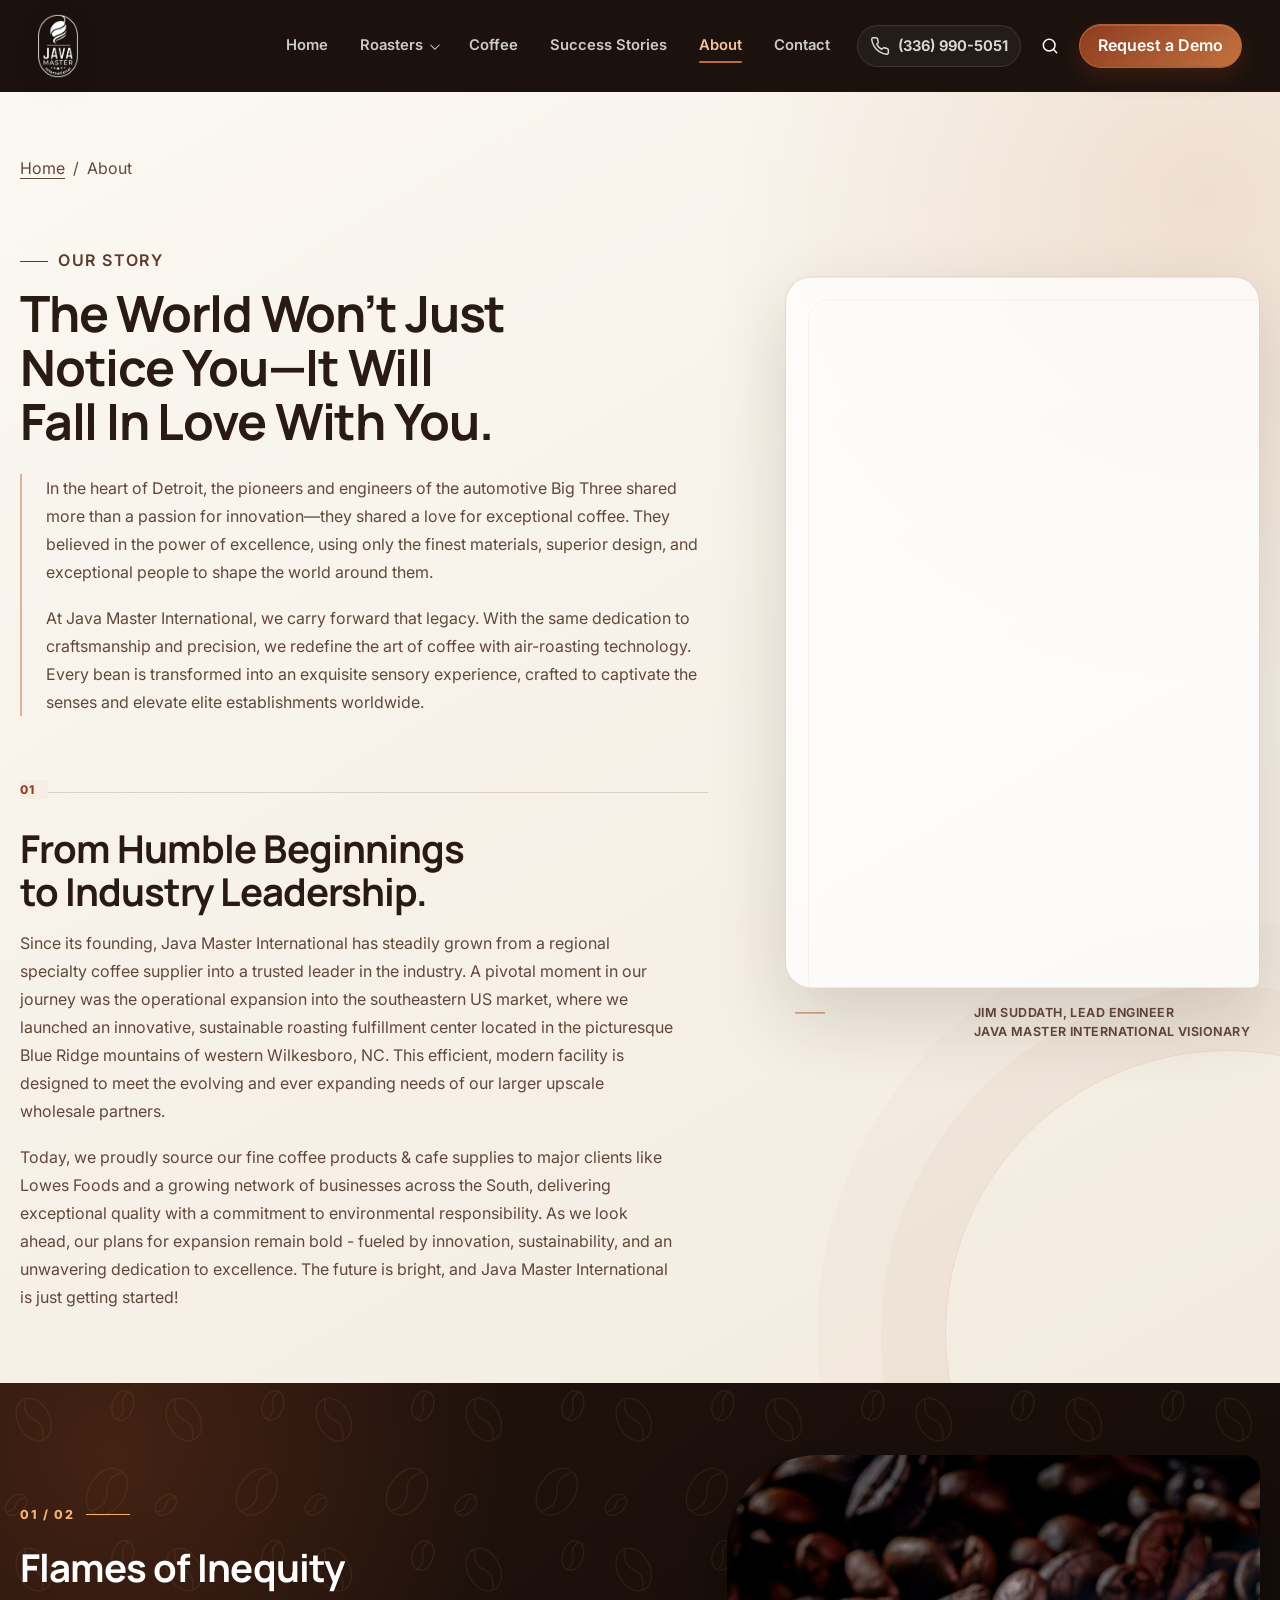
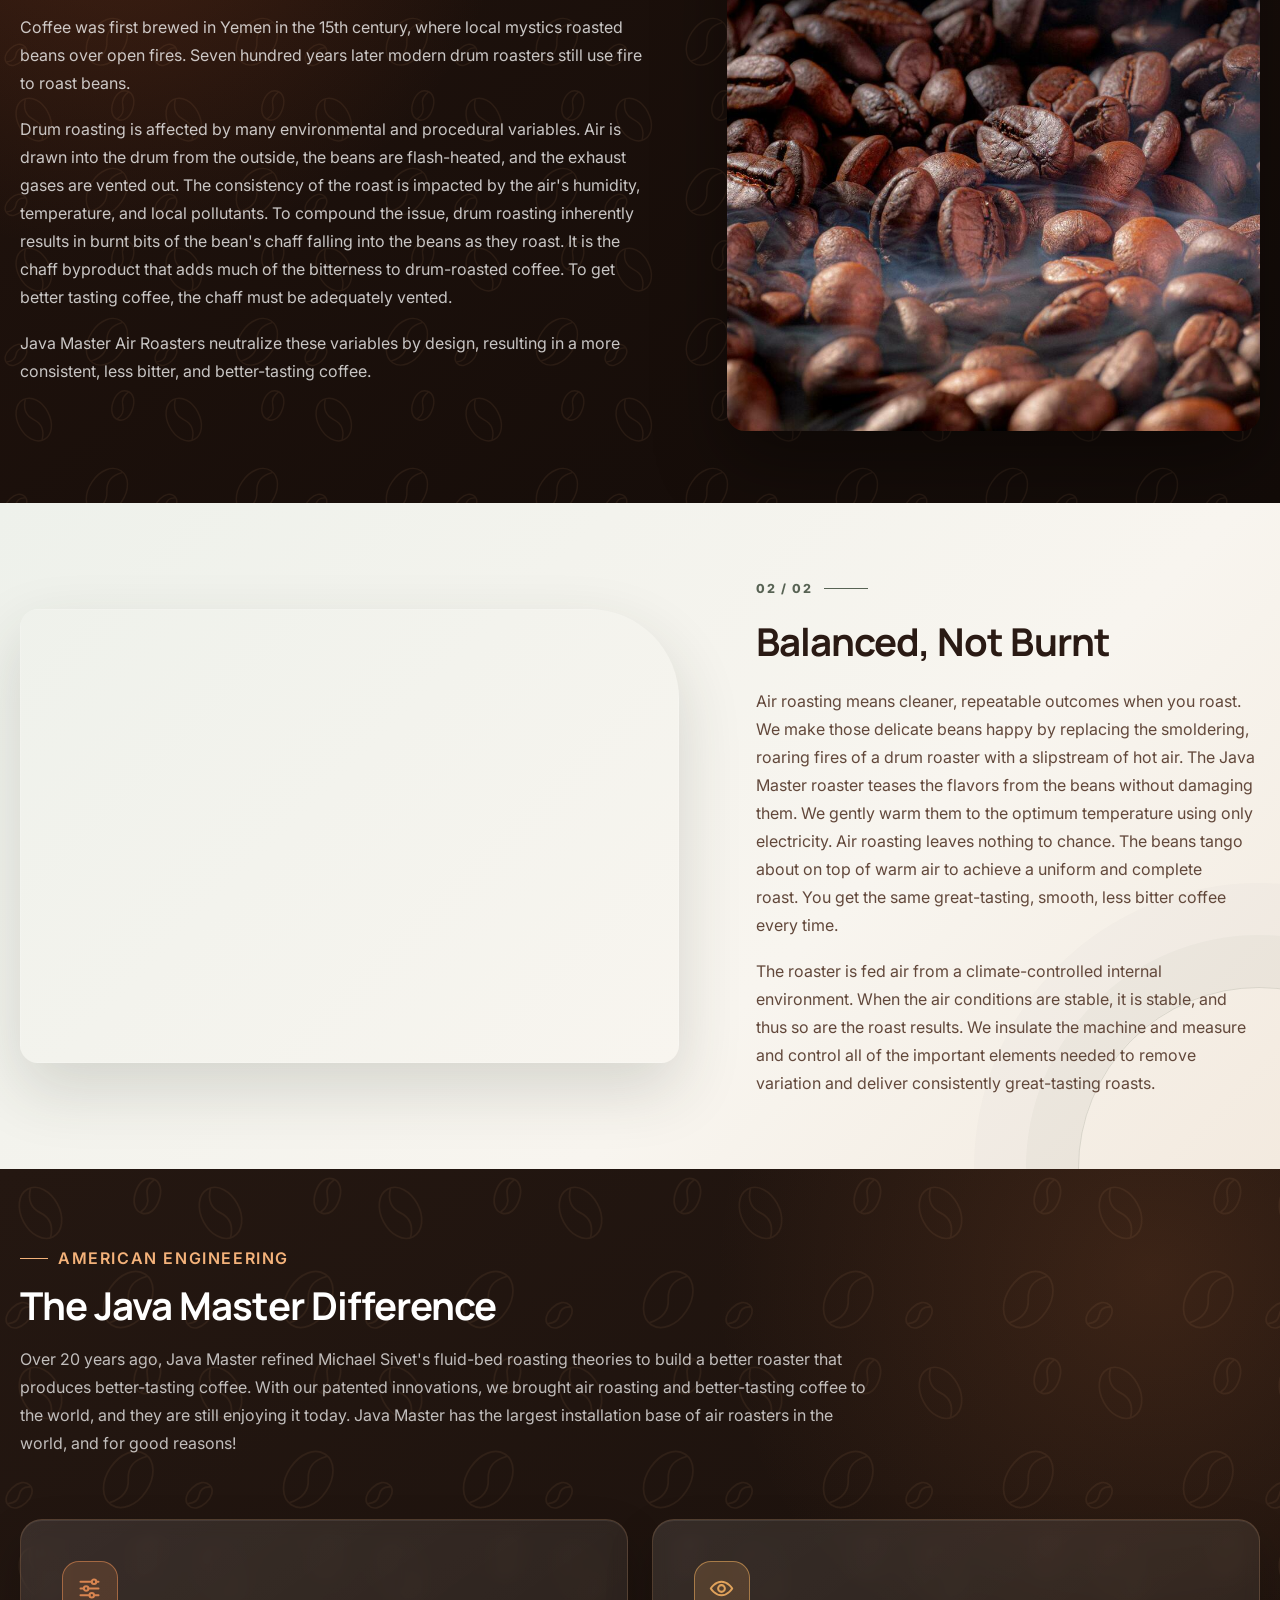
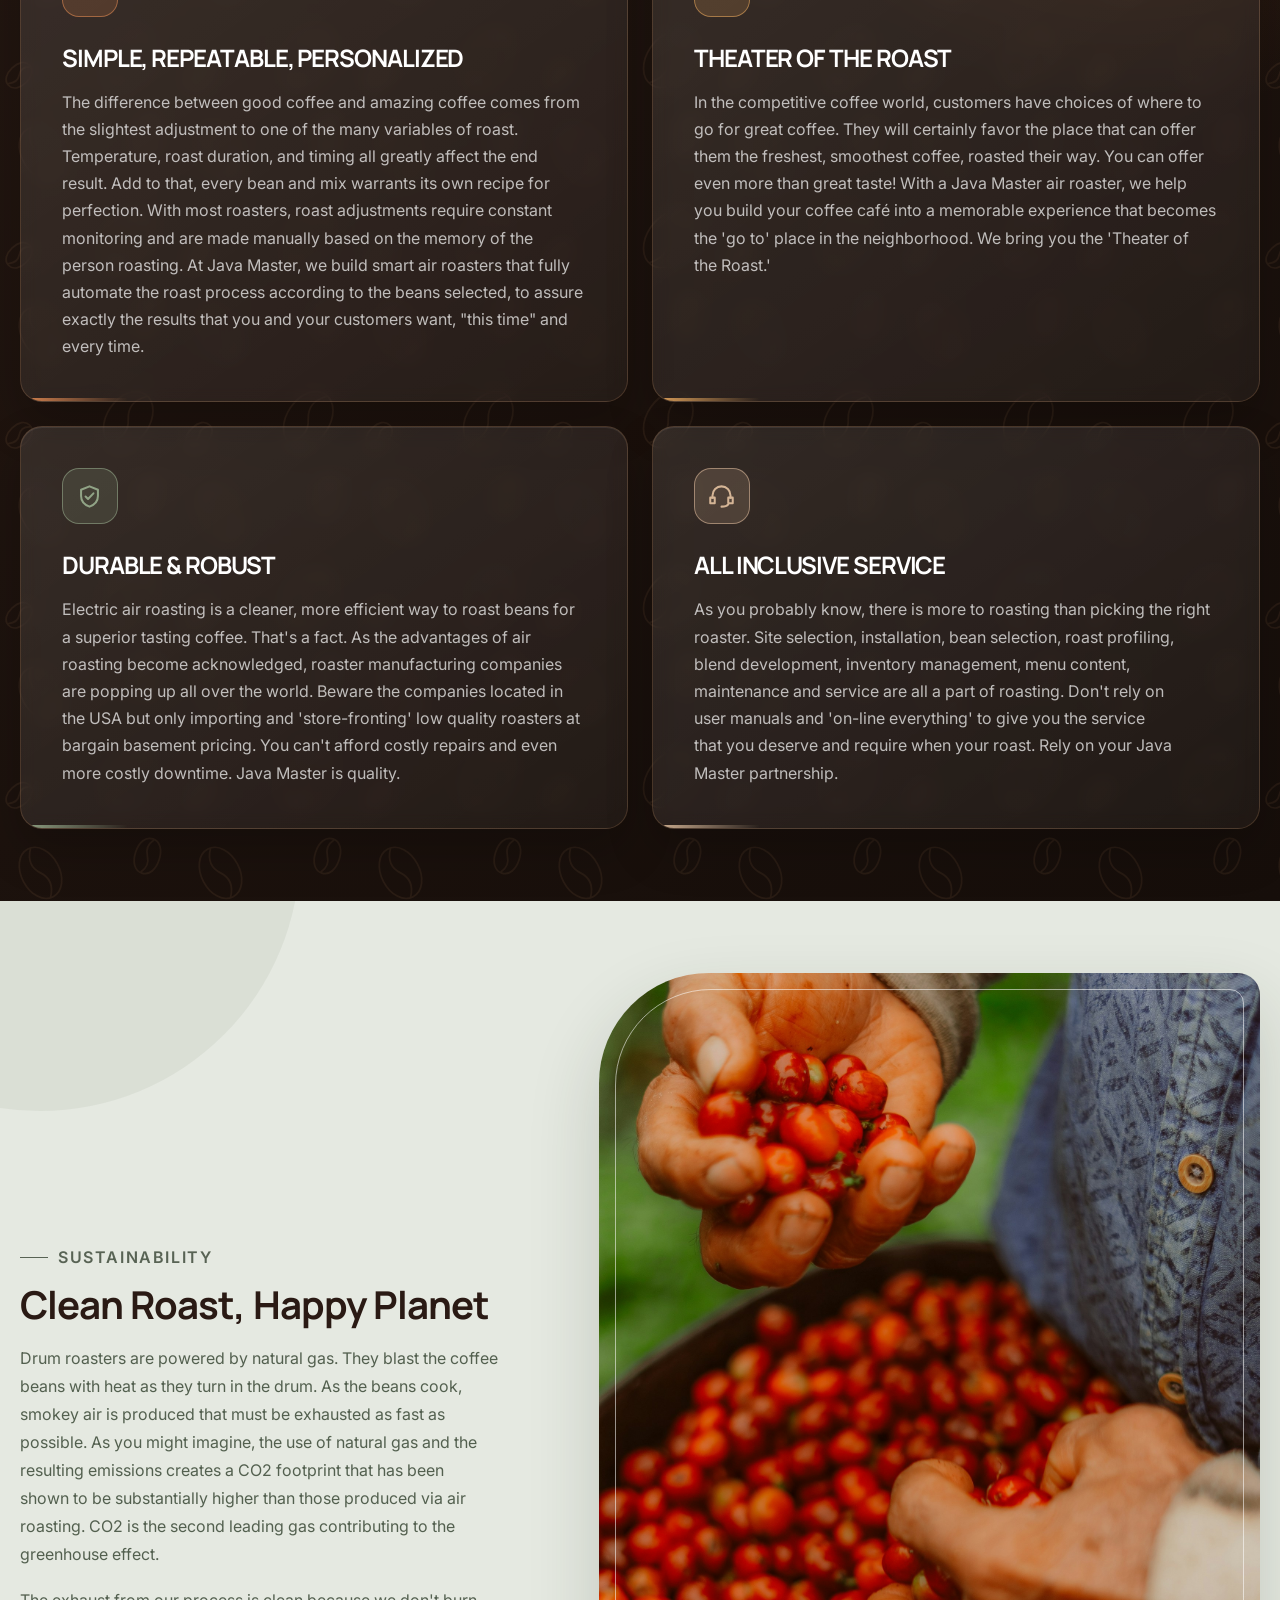
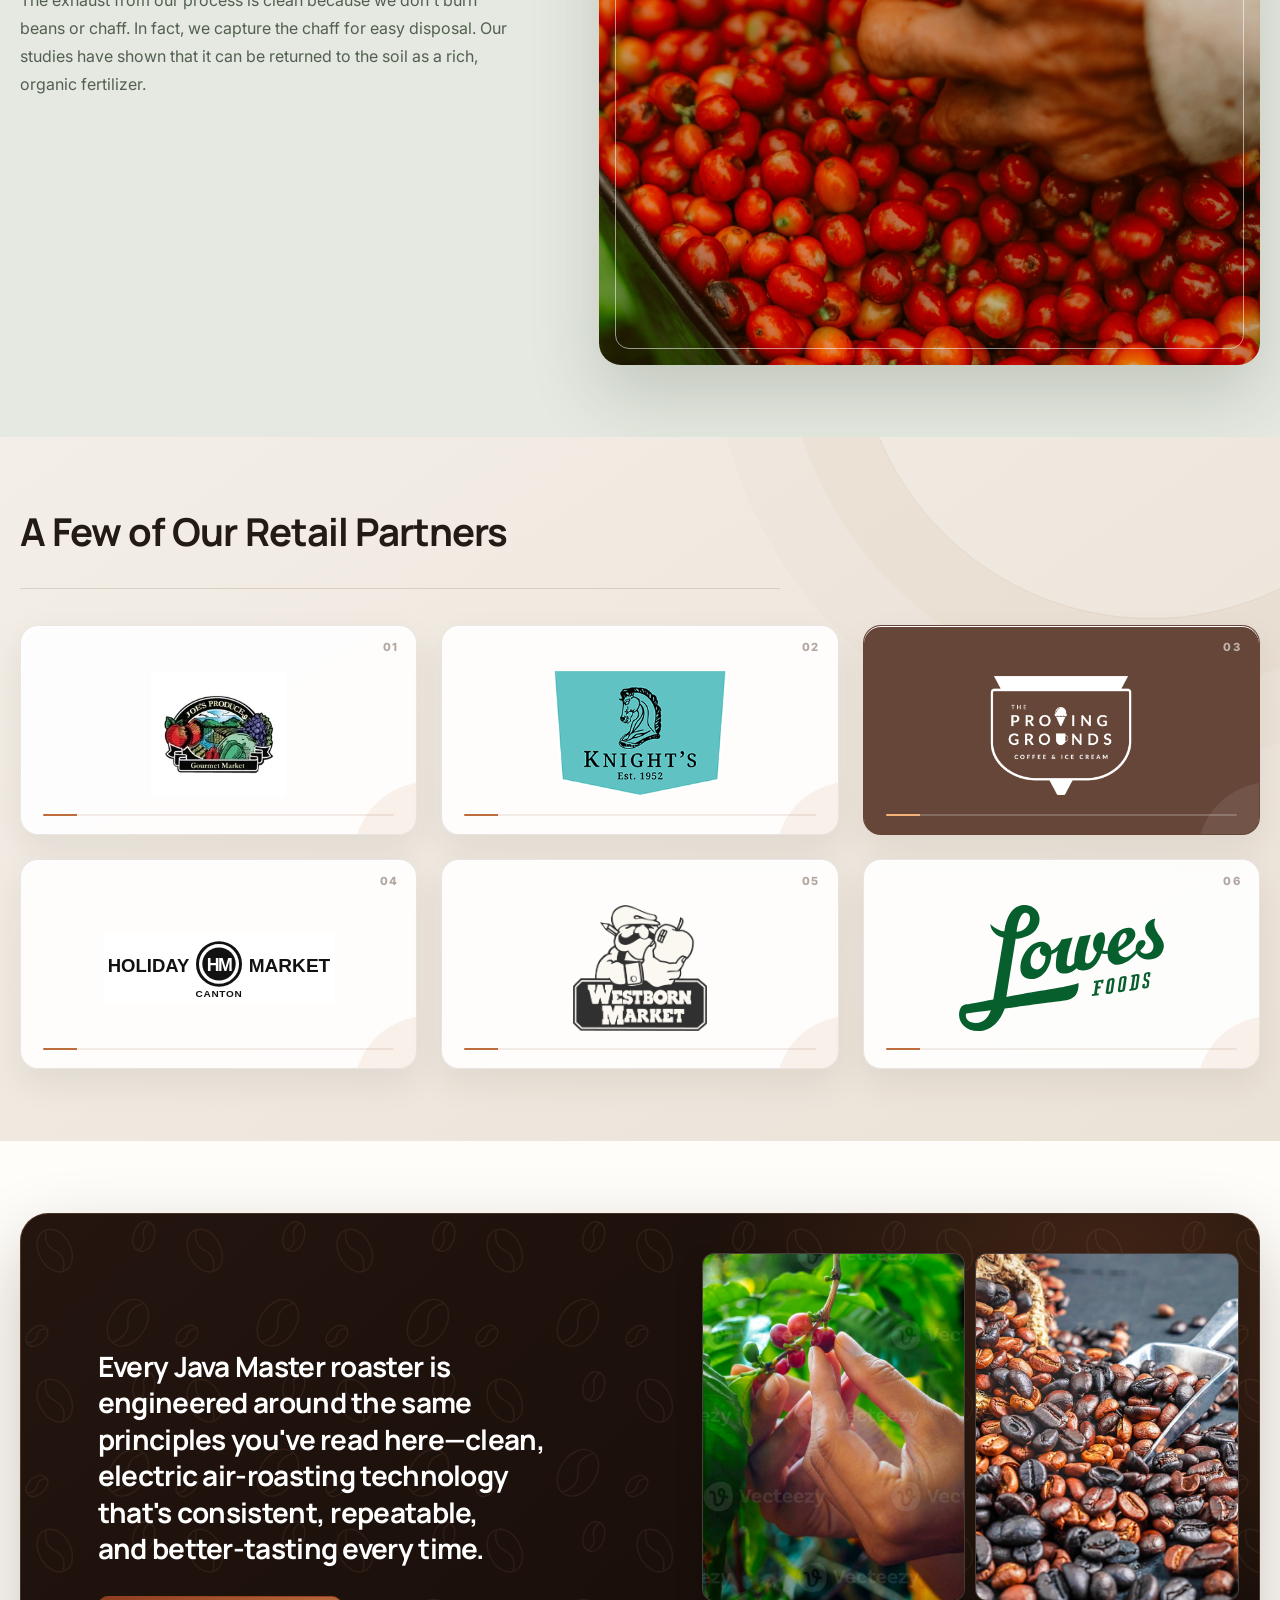
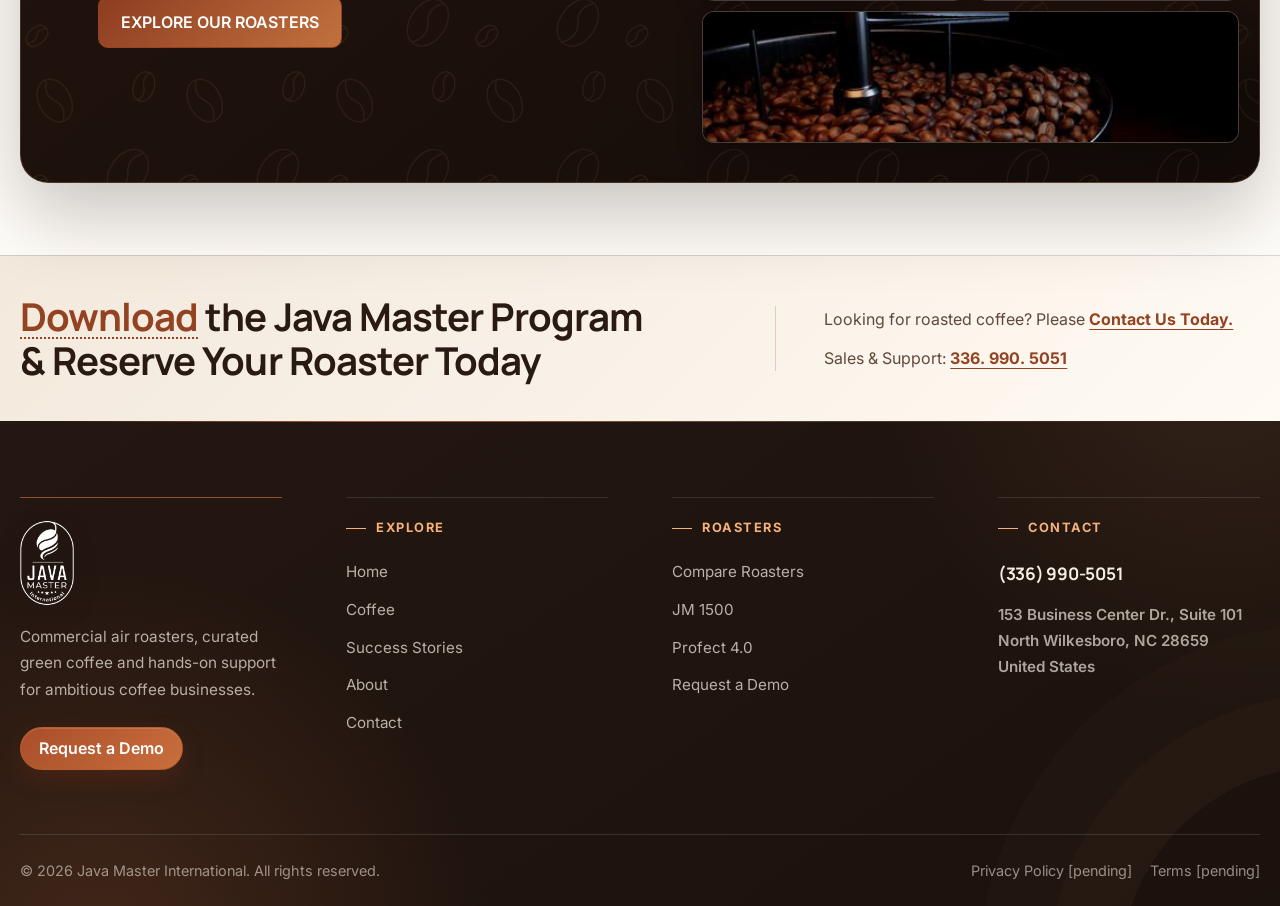
==== about.html @ f00a6b56 "Redesign JM 1500 and Profect 4.0 product pages, refine Compare Roasters, unify dark header, and opti" ====
<!doctype html><html lang="en"><head><meta charset="utf-8"><meta name="viewport" content="width=device-width,initial-scale=1"><link rel="icon" href="assets/images/java-master-favicon-updated.png" type="image/png"><title>About</title><meta name="description" content="Discover the Java Master International story, air-roasting innovation, American engineering, sustainability and service."><link rel="canonical" href="https://example.com/java-master/about.html"><meta property="og:title" content="About"><meta property="og:description" content="The story, engineering and air-roasting principles behind Java Master International."><meta property="og:image" content="https://example.com/assets/images/about-jim-suddath.jpg"><link rel="stylesheet" href="assets/css/style.css"><link rel="stylesheet" href="assets/css/responsive.css"><script src="assets/js/main.js" defer></script><script type="application/ld+json">{"@context":"https://schema.org","@type":"Organization","name":"Java Master International","foundingDate":"1987","address":{"@type":"PostalAddress","addressLocality":"North Wilkesboro","addressRegion":"NC","addressCountry":"US"}}</script></head><body><a class="skip-link" href="#main-content">Skip to content</a>
<header class="site-header">
  <nav class="nav container" aria-label="Primary navigation">
    <a class="brand" href="index.html" aria-label="Java Master International home"><img class="brand__logo" src="assets/images/java-master-logo-updated-600.png" alt="Java Master International" width="379" height="600"></a>
    <ul class="nav__menu" id="primary-menu">
      <li><a class="nav__link" href="index.html">Home</a></li>
      <li class="dropdown"><button class="dropdown__toggle" type="button" aria-expanded="false" aria-controls="roaster-menu">Roasters</button><ul class="dropdown__menu" id="roaster-menu"><li><a href="roasters.html">Compare Roasters</a></li><li><a href="jm-1500.html">JM 1500</a></li><li><a href="profect.html">Profect 4.0</a></li></ul></li>
      <li><a class="nav__link" href="coffee.html">Coffee</a></li>
      <li><a class="nav__link" href="success-stories.html">Success Stories</a></li>
      <li><a class="nav__link" href="about.html">About</a></li>
      <li><a class="nav__link" href="contact.html">Contact</a></li>
      <li class="nav__mobile-contact"><a href="tel:+13369905051" aria-label="Call (336) 990-5051"><svg aria-hidden="true" viewBox="0 0 24 24" width="18" height="18" fill="none" stroke="currentColor" stroke-width="2" stroke-linecap="round" stroke-linejoin="round"><path d="M22 16.92v3a2 2 0 0 1-2.18 2 19.79 19.79 0 0 1-8.63-3.07 19.5 19.5 0 0 1-6-6 19.79 19.79 0 0 1-3.07-8.67A2 2 0 0 1 4.11 2h3a2 2 0 0 1 2 1.72 12.84 12.84 0 0 0 .7 2.81 2 2 0 0 1-.45 2.11L8.09 9.91a16 16 0 0 0 6 6l1.27-1.27a2 2 0 0 1 2.11-.45 12.84 12.84 0 0 0 2.81.7A2 2 0 0 1 22 16.92z"/></svg><span>(336) 990-5051</span></a></li>
      <li class="nav__mobile-cta"><a class="button button--accent" href="contact.html#demo-form">Request a Demo</a></li>
    </ul>
    <div class="nav__actions">
      <a class="header-phone" href="tel:+13369905051" aria-label="Call Java Master at (336) 990-5051"><svg aria-hidden="true" viewBox="0 0 24 24" width="18" height="18" fill="none" stroke="currentColor" stroke-width="2" stroke-linecap="round" stroke-linejoin="round"><path d="M22 16.92v3a2 2 0 0 1-2.18 2 19.79 19.79 0 0 1-8.63-3.07 19.5 19.5 0 0 1-6-6 19.79 19.79 0 0 1-3.07-8.67A2 2 0 0 1 4.11 2h3a2 2 0 0 1 2 1.72 12.84 12.84 0 0 0 .7 2.81 2 2 0 0 1-.45 2.11L8.09 9.91a16 16 0 0 0 6 6l1.27-1.27a2 2 0 0 1 2.11-.45 12.84 12.84 0 0 0 2.81.7A2 2 0 0 1 22 16.92z"/></svg><span>(336) 990-5051</span></a>
      <button class="search-toggle" type="button" aria-label="Open site search" aria-expanded="false" aria-controls="site-search"><svg aria-hidden="true" viewBox="0 0 24 24"><circle cx="11" cy="11" r="7"></circle><path d="m20 20-4-4"></path></svg></button>
      <a class="button button--small button--accent" href="contact.html#demo-form">Request a Demo</a>
    </div>
    <button class="nav-toggle" type="button" aria-expanded="false" aria-controls="primary-menu" aria-label="Open navigation"><span></span></button>
  </nav>
  <div class="site-search" id="site-search" hidden>
    <div class="site-search__panel">
      <form class="site-search__form" role="search" novalidate>
        <label class="visually-hidden" for="site-search-input">Search Java Master</label>
        <input class="site-search__input" id="site-search-input" type="search" name="q" placeholder="Search roasters, coffee, support…" autocomplete="off">
        <button class="site-search__submit" type="submit">Search</button>
        <button class="search-close" type="button" aria-label="Close site search"><svg aria-hidden="true" viewBox="0 0 24 24"><path d="M6 6l12 12M18 6 6 18"></path></svg></button>
      </form>
      <div class="site-search__results" role="status" aria-live="polite" aria-label="Search results"></div>
    </div>
  </div>
</header>
<main class="page--about" id="main-content">
  <section class="section about-story" aria-labelledby="about-story-title">
    <div class="container">
      <ol class="breadcrumb about-story__breadcrumb" aria-label="Breadcrumb"><li><a href="index.html">Home</a></li><li aria-current="page">About</li></ol>
      <div class="about-story__layout">
        <div class="about-story__content">
          <span class="eyebrow">Our Story</span>
          <h1 id="about-story-title">The World Won’t Just Notice You—It Will Fall In Love With You.</h1>
          <div class="about-copy about-story__opening">
            <p>In the heart of Detroit, the pioneers and engineers of the automotive Big Three shared more than a passion for innovation—they shared a love for exceptional coffee. They believed in the power of excellence, using only the finest materials, superior design, and exceptional people to shape the world around them.</p>
            <p>At Java Master International, we carry forward that legacy. With the same dedication to craftsmanship and precision, we redefine the art of coffee with air-roasting technology. Every bean is transformed into an exquisite sensory experience, crafted to captivate the senses and elevate elite establishments worldwide.</p>
          </div>
          <div class="about-story__chapter">
            <span class="about-story__chapter-index" aria-hidden="true">01</span>
            <h2>From Humble Beginnings to Industry Leadership.</h2>
            <div class="about-copy">
              <p>Since its founding, Java Master International has steadily grown from a regional specialty coffee supplier into a trusted leader in the industry. A pivotal moment in our journey was the operational expansion into the southeastern US market, where we launched an innovative, sustainable roasting fulfillment center located in the picturesque Blue Ridge mountains of western Wilkesboro, NC. This efficient, modern facility is designed to meet the evolving and ever expanding needs of our larger upscale wholesale partners.</p>
              <p>Today, we proudly source our fine coffee products &amp; cafe supplies to major clients like Lowes Foods and a growing network of businesses across the South, delivering exceptional quality with a commitment to environmental responsibility. As we look ahead, our plans for expansion remain bold - fueled by innovation, sustainability, and an unwavering dedication to excellence. The future is bright, and Java Master International is just getting started!</p>
            </div>
          </div>
        </div>
        <figure class="about-story__portrait">
          <div class="about-story__portrait-frame">
            <picture>
              <source media="(max-width: 680px)" srcset="assets/images/about-jim-suddath-640.jpg">
              <img src="assets/images/about-jim-suddath.jpg" alt="Jim Suddath, Lead Engineer and Java Master International visionary, with coffee-roasting equipment" width="1024" height="1539" decoding="async" fetchpriority="high">
            </picture>
          </div>
          <figcaption>Jim Suddath, Lead Engineer<br>Java Master International Visionary</figcaption>
        </figure>
      </div>
    </div>
  </section>

  <section class="section about-comparison about-comparison--fire" aria-labelledby="flames-title">
    <div class="container about-comparison__layout">
      <div class="about-comparison__content">
        <span class="about-comparison__number" aria-hidden="true">01 / 02</span>
        <h2 id="flames-title">Flames of Inequity</h2>
        <div class="about-copy">
          <p>Coffee was first brewed in Yemen in the 15th century, where local mystics roasted beans over open fires. Seven hundred years later modern drum roasters still use fire to roast beans.</p>
          <p>Drum roasting is affected by many environmental and procedural variables. Air is drawn into the drum from the outside, the beans are flash-heated, and the exhaust gases are vented out. The consistency of the roast is impacted by the air's humidity, temperature, and local pollutants. To compound the issue, drum roasting inherently results in burnt bits of the bean's chaff falling into the beans as they roast. It is the chaff byproduct that adds much of the bitterness to drum-roasted coffee. To get better tasting coffee, the chaff must be adequately vented.</p>
          <p>Java Master Air Roasters neutralize these variables by design, resulting in a more consistent, less bitter, and better-tasting coffee.</p>
        </div>
      </div>
      <figure class="about-comparison__media about-comparison__media--fire">
        <div class="about-comparison__fire-collage">
          <img class="about-comparison__fire-primary" src="assets/images/about-cta-smoked-beans-35237992.jpg" alt="Freshly roasted coffee beans releasing delicate wisps of steam" width="1509" height="980" loading="lazy" decoding="async">
        </div>
      </figure>
    </div>
  </section>

  <section class="section about-comparison about-comparison--air" aria-labelledby="balanced-title">
    <div class="container about-comparison__air-layout">
      <figure class="about-comparison__media about-comparison__media--air">
        <picture>
          <source media="(max-width: 900px)" srcset="assets/images/about-air-roasting-control-960.jpg">
          <img src="assets/images/about-air-roasting-control.jpg" alt="Coffee professional using a touchscreen control in a modern café" width="1536" height="1024" loading="lazy" decoding="async">
        </picture>
      </figure>
      <div class="about-comparison__content about-comparison__content--air">
        <span class="about-comparison__number" aria-hidden="true">02 / 02</span>
        <h2 id="balanced-title">Balanced, Not Burnt</h2>
        <div class="about-copy">
          <p>Air roasting means cleaner, repeatable outcomes when you roast. We make those delicate beans happy by replacing the smoldering, roaring fires of a drum roaster with a slipstream of hot air. The Java Master roaster teases the flavors from the beans without damaging them. We gently warm them to the optimum temperature using only electricity. Air roasting leaves nothing to chance. The beans tango about on top of warm air to achieve a uniform and complete roast. You get the same great-tasting, smooth, less bitter coffee every time.</p>
          <p>The roaster is fed air from a climate-controlled internal environment. When the air conditions are stable, it is stable, and thus so are the roast results. We insulate the machine and measure and control all of the important elements needed to remove variation and deliver consistently great-tasting roasts.</p>
        </div>
      </div>
    </div>
  </section>

  <section class="section about-difference" aria-labelledby="difference-title">
    <div class="container">
      <div class="about-difference__intro">
        <span class="eyebrow">American Engineering</span>
        <h2 id="difference-title">The Java Master Difference</h2>
        <p>Over 20 years ago, Java Master refined Michael Sivet's fluid-bed roasting theories to build a better roaster that produces better-tasting coffee. With our patented innovations, we brought air roasting and better-tasting coffee to the world, and they are still enjoying it today. Java Master has the largest installation base of air roasters in the world, and for good reasons!</p>
      </div>
      <div class="about-difference__grid">
        <article class="about-benefit-card about-benefit-card--automation">
          <div class="about-benefit-card__icon" aria-hidden="true"><svg viewBox="0 0 24 24"><path d="M4 6h10M18 6h2M4 12h3M11 12h9M4 18h8M16 18h4"/><circle cx="16" cy="6" r="2"/><circle cx="9" cy="12" r="2"/><circle cx="14" cy="18" r="2"/></svg></div>
          <h3>SIMPLE, <span class="about-benefit-card__keep">REPEATABLE, PERSONALIZED</span></h3>
          <p>The difference between good coffee and amazing coffee comes from the slightest adjustment to one of the many variables of roast. Temperature, roast duration, and timing all greatly affect the end result. Add to that, every bean and mix warrants its own recipe for perfection. With most roasters, roast adjustments require constant monitoring and are made manually based on the memory of the person roasting. At Java Master, we build smart air roasters that fully automate the roast process according to the beans selected, to assure exactly the results that you and your customers want, "this time" and every time.</p>
        </article>
        <article class="about-benefit-card about-benefit-card--theater">
          <div class="about-benefit-card__icon" aria-hidden="true"><svg viewBox="0 0 24 24"><path d="M2.5 12s3.5-6 9.5-6 9.5 6 9.5 6-3.5 6-9.5 6-9.5-6-9.5-6z"/><circle cx="12" cy="12" r="3"/></svg></div>
          <h3>THEATER OF THE ROAST</h3>
          <p>In the competitive coffee world, customers have choices of where to go for great coffee. They will certainly favor the place that can offer them the freshest, smoothest coffee, roasted their way. You can offer even more than great taste! With a Java Master air roaster, we help you build your coffee café into a memorable experience that becomes the 'go to' place in the neighborhood. We bring you the 'Theater of the Roast.'</p>
        </article>
        <article class="about-benefit-card about-benefit-card--durable">
          <div class="about-benefit-card__icon" aria-hidden="true"><svg viewBox="0 0 24 24"><path d="M12 3 4.5 6v5.5c0 4.8 3 7.8 7.5 9.5 4.5-1.7 7.5-4.7 7.5-9.5V6L12 3z"/><path d="m8.5 12 2.2 2.2 4.8-5"/></svg></div>
          <h3>DURABLE &amp; ROBUST</h3>
          <p>Electric air roasting is a cleaner, more efficient way to roast beans for a superior tasting coffee. That's a fact. As the advantages of air roasting become acknowledged, roaster manufacturing companies are popping up all over the world. Beware the companies located in the USA but only importing and 'store-fronting' low quality roasters at bargain basement pricing. You can't afford costly repairs and even more costly downtime. Java Master is quality.</p>
        </article>
        <article class="about-benefit-card about-benefit-card--service">
          <div class="about-benefit-card__icon" aria-hidden="true"><svg viewBox="0 0 24 24"><path d="M4 13v-2a8 8 0 0 1 16 0v2"/><path d="M4 13H2v5h4v-5H4zm16 0h2v5h-4v-5h2zM18 19c-1 1.3-3 2-6 2"/></svg></div>
          <h3>ALL <span class="about-benefit-card__keep">INCLUSIVE SERVICE</span></h3>
          <p>As you probably know, there is more to roasting than picking the right roaster. Site selection, installation, bean selection, roast profiling, blend development, inventory management, menu content, maintenance and service are all a part of roasting. Don't rely on user manuals and 'on-line everything' to give you the service that you deserve and require when your roast. Rely on your Java Master partnership.</p>
        </article>
      </div>
    </div>
  </section>

  <section class="section about-sustainability" aria-labelledby="sustainability-title">
    <div class="container about-sustainability__layout">
      <div class="about-sustainability__content">
        <span class="eyebrow">Sustainability</span>
        <h2 id="sustainability-title">Clean Roast, Happy Planet</h2>
        <div class="about-copy">
          <p>Drum roasters are powered by natural gas. They blast the coffee beans with heat as they turn in the drum. As the beans cook, smokey air is produced that must be exhausted as fast as possible. As you might imagine, the use of natural gas and the resulting emissions creates a CO2 footprint that has been shown to be substantially higher than those produced via air roasting. CO2 is the second leading gas contributing to the greenhouse effect.</p>
          <p>The exhaust from our process is clean because we don't burn beans or chaff. In fact, we capture the chaff for easy disposal. Our studies have shown that it can be returned to the soil as a rich, organic fertilizer.</p>
        </div>
      </div>
      <figure class="about-sustainability__media">
        <img src="assets/images/curated-coffee-cherries-v2.jpg" alt="Freshly harvested coffee cherries held by coffee growers" width="1800" height="2700" loading="lazy" decoding="async">
      </figure>
    </div>
  </section>

  <section class="section section--sage section--retail-partners about-partners" aria-labelledby="about-partners-title">
    <div class="container">
      <div class="section__head about-partners__head"><h2 id="about-partners-title">A Few of Our Retail Partners</h2></div>
      <div class="partner-image-grid" role="list" aria-label="Featured retail partners">
        <article class="partner-logo-card" role="listitem"><span class="partner-logo-card__index" aria-hidden="true">01</span><div class="partner-logo-card__logo"><img src="assets/images/partners/joes-produce.webp" alt="Joe’s Produce Gourmet Market" width="200" height="187" loading="lazy"></div></article>
        <article class="partner-logo-card" role="listitem"><span class="partner-logo-card__index" aria-hidden="true">02</span><div class="partner-logo-card__logo"><img src="assets/images/partners/knights-market.png" alt="Knight’s Market, established 1952" width="292" height="187" loading="lazy"></div></article>
        <article class="partner-logo-card partner-logo-card--proving" role="listitem"><span class="partner-logo-card__index" aria-hidden="true">03</span><div class="partner-logo-card__logo partner-logo-card__logo--crop"><img src="assets/images/partners/proving-grounds.png" alt="The Proving Grounds Coffee and Ice Cream" width="1000" height="1000" loading="lazy"></div></article>
        <article class="partner-logo-card" role="listitem"><span class="partner-logo-card__index" aria-hidden="true">04</span><div class="partner-logo-card__logo"><img src="assets/images/partners/holiday-market-canton.svg" alt="Holiday Market Canton" width="620" height="190" loading="lazy"></div></article>
        <article class="partner-logo-card" role="listitem"><span class="partner-logo-card__index" aria-hidden="true">05</span><div class="partner-logo-card__logo"><img src="assets/images/partners/westborn-market.png" alt="Westborn Market" width="633" height="592" loading="lazy"></div></article>
        <article class="partner-logo-card" role="listitem"><span class="partner-logo-card__index" aria-hidden="true">06</span><div class="partner-logo-card__logo"><img src="assets/images/partners/lowes-foods.svg" alt="Lowes Foods" width="185" height="114" loading="lazy"></div></article>
      </div>
    </div>
  </section>

  <section class="section about-roasters-cta" id="about-roasters-cta" aria-label="Roaster Models and Pricing">
    <div class="container">
      <div class="about-roasters-cta__panel">
        <div class="about-roasters-cta__content">
          <p class="about-roasters-cta__text">Every Java Master roaster is engineered around the same principles you've read here—clean, electric air-roasting technology that's consistent, repeatable, and better-tasting every time.</p>
          <a class="button button--accent" href="roasters.html">EXPLORE OUR ROASTERS</a>
        </div>
        <div class="about-roasters-cta__gallery" role="group" aria-label="Coffee from harvest through roasting">
          <figure class="about-roasters-cta__image about-roasters-cta__image--harvest"><img src="assets/images/about-cta-coffee-harvest-32331186.jpg" alt="A coffee grower harvesting ripe red coffee cherries" width="1855" height="980" loading="lazy" decoding="async"></figure>
          <figure class="about-roasters-cta__image about-roasters-cta__image--sack"><img src="assets/images/about-cta-bean-sack-14553061.jpg" alt="Dark and medium roasted coffee beans spilling from a burlap sack" width="2174" height="980" loading="lazy" decoding="async"></figure>
          <figure class="about-roasters-cta__image about-roasters-cta__image--roaster"><img src="assets/images/about-cta-roaster-beans-6667771.jpg" alt="Fresh coffee beans cooling in a commercial roasting tray" width="474" height="158" loading="lazy" decoding="async"></figure>
        </div>
      </div>
    </div>
  </section>

  <section class="section section--tight about-contact-panel" aria-labelledby="about-contact-title">
    <div class="container about-contact-panel__layout">
      <h2 id="about-contact-title"><span class="about-contact-panel__download" aria-disabled="true" title="Java Master Program PDF not available">Download</span> the Java Master Program &amp; Reserve Your Roaster Today</h2>
      <div class="about-contact-panel__links">
        <p>Looking for roasted coffee? Please <a href="contact.html">Contact Us Today.</a></p>
        <p>Sales &amp; Support: <a href="tel:+13369905051">336. 990. 5051</a></p>
      </div>
    </div>
  </section>
</main>
<footer class="site-footer">
  <div class="container">
    <div class="footer__grid">
      <div class="footer__intro"><a class="brand" href="index.html" aria-label="Java Master International home"><img class="brand__logo" src="assets/images/java-master-logo-updated-600.png" alt="Java Master International" width="379" height="600"></a><p>Commercial air roasters, curated green coffee and hands-on support for ambitious coffee businesses.</p><a class="button button--accent" href="contact.html#demo-form">Request a Demo</a></div>
      <div class="footer__column"><h2 class="footer__title">Explore</h2><ul class="footer__links"><li><a href="index.html">Home</a></li><li><a href="coffee.html">Coffee</a></li><li><a href="success-stories.html">Success Stories</a></li><li><a href="about.html">About</a></li><li><a href="contact.html">Contact</a></li></ul></div>
      <div class="footer__column"><h2 class="footer__title">Roasters</h2><ul class="footer__links"><li><a href="roasters.html">Compare Roasters</a></li><li><a href="jm-1500.html">JM 1500</a></li><li><a href="profect.html">Profect 4.0</a></li><li><a href="contact.html#demo-form">Request a Demo</a></li></ul></div>
      <div class="footer__column footer__contact"><h2 class="footer__title">Contact</h2><ul class="footer__links"><li><a class="footer__phone" href="tel:+13369905051">(336) 990-5051</a></li><li><a class="footer__address" href="https://www.google.com/maps/search/?api=1&amp;query=153%20Business%20Center%20Dr.%2C%20Suite%20101%2C%20North%20Wilkesboro%2C%20NC%2028659%2C%20United%20States" target="_blank" rel="noopener noreferrer" aria-label="View Java Master at 153 Business Center Drive, Suite 101, North Wilkesboro, North Carolina 28659 on Google Maps"><strong>153 Business Center Dr., Suite 101</strong><br><strong>North Wilkesboro, NC 28659</strong><br><strong>United States</strong></a></li></ul></div>
    </div>
    <div class="footer__bottom"><span>© 2026 Java Master International. All rights reserved.</span><div class="footer__legal"><span>Privacy Policy [pending]</span><span>Terms [pending]</span></div></div>
  </div>
</footer></body></html>
---- assets/css/style.css ----
@import url("https://fonts.googleapis.com/css2?family=Inter:wght@400;500;600&family=Manrope:wght@600;700&display=swap");

:root {
  --ivory: #f7f2e8;
  --ivory-2: #e8d8c7;
  --paper: #fffdf9;
  --ink: #241a15;
  --ink-soft: #62483b;
  --espresso: #2a1a14;
  --brown: #5c392c;
  --caramel: #c9915b;
  --copper: #bd6c3c;
  --copper-dark: #934322;
  --charcoal: #282724;
  --sage: #586354;
  --sage-light: #e5e9e1;
  --line: rgba(76, 52, 40, .18);
  --shadow: 0 24px 70px rgba(37, 24, 17, .13);
  --shadow-card: 0 14px 34px rgba(37, 24, 17, .08);
  --shadow-card-hover: 0 20px 42px rgba(37, 24, 17, .14);
  --card-border-hover: rgba(147, 67, 34, .52);
  --card-transition: 240ms cubic-bezier(.2, .8, .2, 1);
  --radius-sm: 8px;
  --radius: 16px;
  --radius-lg: 24px;
  --button-radius: 10px;
  --button-primary: #934322;
  --button-primary-hover: #74331e;
  --button-gradient: linear-gradient(135deg, #8d3d20 0%, #bd6c3c 55%, #d58a52 100%);
  --button-gradient-hover: linear-gradient(135deg, #74331e 0%, #a6532d 52%, #c96f3d 100%);
  --container: 1280px;
  --font-title: "Manrope", "Helvetica Neue", Arial, sans-serif;
  --font-body: "Inter", "Helvetica Neue", Arial, sans-serif;
  --font-size-h1: clamp(2.5rem, 4vw, 3.125rem);
  --font-size-h2: clamp(2rem, 3vw, 2.625rem);
  --font-size-h3: 1.5rem;
  --font-size-h4: clamp(1.125rem, 1.25vw, 1.35rem);
  --heading-line-height: 1.18;
  --body: 1rem;
  --title-description-gap: 16px;
  --card-title-description-gap: 12px;
  --section-content-gap: 32px;
  --section-padding-desktop: 72px;
  --section-padding-tablet: 60px;
  --section-padding-mobile: 48px;
  --section-padding: var(--section-padding-desktop);
  --header-height: 92px;
  --hero-heading: #f4b27a;
  --ease: 280ms cubic-bezier(.2, .8, .2, 1);
}

* { box-sizing: border-box; }
html { scroll-behavior: smooth; }
body { margin: 0; overflow-x: hidden; background: var(--ivory); color: var(--ink); font-family: var(--font-body); font-size: 16px; line-height: 1.6; }
img { display: block; max-width: 100%; }
a { color: inherit; font-size: 1rem; text-decoration-thickness: 1px; text-underline-offset: 4px; }
ul, ol, li, label { font-size: 1rem; }
button, input, select, textarea { font: inherit; font-size: 16px; line-height: 1.6; }
option { font-family: var(--font-body); font-size: 16px; }
button { color: inherit; }
strong, b { font-weight: 600; }
:focus-visible { outline: 3px solid var(--copper); outline-offset: 4px; }
h1, h2, h3, h4, h5, h6, p { margin-top: 0; }
h1, h2, h3, h4, h5, h6, .footer__title { max-inline-size: 100%; font-family: var(--font-title); font-weight: 700; letter-spacing: -.025em; line-height: var(--heading-line-height); overflow-wrap: normal; word-break: normal; hyphens: none; text-wrap: balance; }
h1 { font-size: var(--font-size-h1); }
h2 { font-size: var(--font-size-h2); }
h3 { font-size: var(--font-size-h3); }
h4, h5, h6 { font-size: var(--font-size-h4); }
h1, h2 { margin-bottom: var(--title-description-gap); }
h3, h4, h5, h6 { margin-bottom: var(--card-title-description-gap); }
p { max-width: 66ch; }
.container { width: min(var(--container), calc(100% - 40px)); margin-inline: auto; }
.section { padding-block: var(--section-padding); }
.section--tight { padding-block: clamp(32px, 3vw, 48px); }
.section--paper { background: var(--paper); }
.section--sage { background: var(--sage-light); }
.section--dark { background: var(--charcoal); color: var(--paper); }
.section__head { display: grid; grid-template-columns: minmax(0, 8fr) minmax(240px, 4fr); align-items: end; gap: var(--section-content-gap); margin-bottom: var(--section-content-gap); }
.section__head h2 { max-width: 860px; margin-bottom: 0; }
.section__head p { margin: 0; color: var(--ink-soft); }
.section--dark .section__head p { color: #d2c7b8; }
.eyebrow { display: inline-flex; align-items: center; gap: 10px; margin-bottom: 12px; color: var(--brown); font-size: 1rem; font-weight: 600; letter-spacing: .1em; text-transform: uppercase; }
.eyebrow::before { width: 28px; height: 1px; background: currentColor; content: ""; }
.section--dark .eyebrow { color: #e7ab80; }
.muted { color: var(--ink-soft); }
.fine-print { font-size: 1rem; color: var(--ink-soft); }
.placeholder-note { padding: 8px 12px; border-radius: 100px; background: rgba(29,27,24,.8); color: #fff; font-size: 1rem; letter-spacing: 0; }
.skip-link { position: fixed; z-index: 9999; top: 12px; left: 12px; padding: 10px 16px; transform: translateY(-150%); background: var(--paper); color: var(--ink); border-radius: 4px; }
.skip-link:focus { transform: none; }

.site-header { position: sticky; z-index: 1000; top: 0; padding-block: 10px; background: #1b120e; color: #fff; transition: box-shadow var(--ease), background var(--ease), backdrop-filter var(--ease); }
.site-header::after { display: none; }
.site-header.is-scrolled { background: rgba(27,18,14,.78); box-shadow: 0 14px 38px rgba(12,7,4,.24); -webkit-backdrop-filter: blur(22px) saturate(135%); backdrop-filter: blur(22px) saturate(135%); }
.nav { min-height: calc(var(--header-height) - 20px); display: flex; align-items: center; gap: 14px; padding: 4px 18px; border: 0; border-radius: 999px; }
.brand { display: inline-flex; flex: 0 0 auto; align-items: center; margin-right: auto; text-decoration: none; }
.brand__logo { width: auto; height: 64px; display: block; object-fit: contain; filter: drop-shadow(0 8px 16px rgba(8,4,2,.18)); transition: transform var(--ease), filter var(--ease); }
.brand:hover .brand__logo { transform: translateY(-1px) scale(1.02); filter: drop-shadow(0 10px 18px rgba(8,4,2,.25)); }
.nav__menu { display: flex; align-items: center; gap: 6px; margin: 0; padding: 0; border: 0; background: transparent; box-shadow: none; list-style: none; }
.nav__link, .dropdown__toggle { position: relative; display: inline-flex; min-height: 40px; align-items: center; gap: 7px; padding: 8px 13px; border: 0; border-radius: 0; background: transparent; color: rgba(255,255,255,.78); font-size: .925rem; font-weight: 600; line-height: 1.3; text-decoration: none; cursor: pointer; transition: color var(--ease); }
.nav__link::after { position: absolute; right: 13px; bottom: 3px; left: 13px; height: 2px; border-radius: 999px; background: var(--copper); opacity: 0; transform: scaleX(.45); content: ""; transition: opacity var(--ease), transform var(--ease); }
.nav__link:hover, .dropdown__toggle:hover, .dropdown__toggle[aria-expanded="true"] { background: transparent; color: #fff; }
.nav__link[aria-current="page"], .dropdown__toggle.is-active { background: transparent; color: #f6c19b; box-shadow: none; }
.nav__link[aria-current="page"]::after { opacity: 1; transform: scaleX(1); }
.dropdown { position: relative; }
.dropdown__toggle::after { width: 6px; height: 6px; border-right: 1.5px solid; border-bottom: 1.5px solid; transform: rotate(45deg) translateY(-2px); content: ""; transition: transform var(--ease); }
.dropdown__toggle[aria-expanded="true"]::after { transform: rotate(225deg) translate(-1px,-1px); }
.dropdown__menu { position: absolute; top: calc(100% + 14px); left: 0; min-width: 238px; padding: 8px; visibility: hidden; opacity: 0; transform: translateY(-8px) scale(.98); transform-origin: top left; border: 1px solid rgba(244,178,122,.18); border-radius: 16px; background: rgba(28,18,14,.97); color: #fff; box-shadow: 0 24px 64px rgba(10,5,3,.34), inset 0 1px 0 rgba(255,255,255,.07); backdrop-filter: blur(20px); list-style: none; transition: opacity var(--ease), transform var(--ease), visibility var(--ease); }
.dropdown.is-open .dropdown__menu { visibility: visible; opacity: 1; transform: none; }
.dropdown__menu li { margin: 6px 0; }
.dropdown__menu li:first-child { margin-top: 2px; }
.dropdown__menu li:last-child { margin-bottom: 2px; }
.dropdown__menu a { display: block; padding: 10px 14px; border-radius: 10px; color: rgba(255,255,255,.78); font-size: .95rem; font-weight: 600; text-decoration: none; transition: background var(--ease), color var(--ease), transform var(--ease); }
.dropdown__menu a:hover, .dropdown__menu a:focus-visible { background: rgba(255,255,255,.08); color: #fff; transform: translateX(2px); }
.dropdown__menu a[aria-current="page"] { background: rgba(201,111,61,.17); color: #f6c19b; }
.nav__actions { display: flex; flex: 0 0 auto; align-items: center; gap: 8px; }
.header-phone { min-height: 42px; display: inline-flex; align-items: center; gap: 8px; padding: 7px 12px; border: 1px solid rgba(255,255,255,.11); border-radius: 999px; background: rgba(255,255,255,.045); color: rgba(255,255,255,.84); font-size: .92rem; font-weight: 650; line-height: 1; text-decoration: none; white-space: nowrap; transition: color var(--ease), background var(--ease), border-color var(--ease); }
.header-phone:hover { border-color: rgba(244,178,122,.28); background: rgba(244,178,122,.08); color: #f4b27a; }
.nav__mobile-contact, .nav__mobile-cta { display: none; }
.header-phone svg, .search-toggle svg, .search-close svg { width: 20px; height: 20px; fill: none; stroke: currentColor; stroke-linecap: round; stroke-linejoin: round; stroke-width: 1.8; }
.search-toggle, .search-close { width: 42px; height: 42px; display: inline-grid; flex: 0 0 auto; place-items: center; padding: 0; border: 1px solid rgba(255,255,255,.14); border-radius: 50%; background: rgba(255,255,255,.055); color: #fff; cursor: pointer; transition: background var(--ease), color var(--ease), transform var(--ease); }
.search-toggle { border: 0; background: transparent; }
.search-toggle:hover { background: transparent; color: #f4b27a; transform: translateY(-1px); }
.search-close:hover { border-color: rgba(255,255,255,.5); background: rgba(255,255,255,.12); transform: translateY(-1px); }
.site-header .button--small { min-height: 42px; padding-inline: 18px; border-color: #b85f32; border-radius: 999px; background-image: var(--button-gradient); box-shadow: 0 9px 22px rgba(127,52,24,.3), inset 0 1px 0 rgba(255,255,255,.14); }
.site-header .button--small:hover { border-color: #d07b4c; background-image: var(--button-gradient-hover); box-shadow: 0 12px 26px rgba(127,52,24,.38); }
.nav-toggle { display: none; width: 44px; height: 44px; padding: 0; border: 1px solid rgba(255,255,255,.18); border-radius: 14px; background: rgba(255,255,255,.055); cursor: pointer; }
.site-header .nav-toggle { border-color: rgba(255,255,255,.28); }
.nav-toggle span, .nav-toggle::before, .nav-toggle::after { display: block; width: 20px; height: 1.5px; margin: 5px auto; background: #fff; content: ""; transition: var(--ease); }

.site-search[hidden] { display: none; }
.site-search { position: fixed; z-index: 1002; inset: calc(var(--header-height) + 14px) 20px auto; display: flex; justify-content: center; pointer-events: none; }
.site-search__panel { width: min(720px, 100%); padding: 14px; opacity: 0; transform: translateY(-10px) scale(.985); border: 1px solid rgba(244,178,122,.18); border-radius: 20px; background: rgba(27,18,14,.97); color: #fff; box-shadow: 0 28px 84px rgba(12,7,4,.42), inset 0 1px 0 rgba(255,255,255,.07); backdrop-filter: blur(24px); pointer-events: auto; transition: opacity 180ms ease, transform 180ms ease; }
.site-search.is-open .site-search__panel { opacity: 1; transform: none; }
.site-search__form { display: grid; grid-template-columns: 1fr auto auto; gap: 10px; }
.site-search__input { width: 100%; min-height: 50px; padding: 11px 15px; border: 1px solid rgba(255,255,255,.24); border-radius: 10px; background: rgba(255,255,255,.08); color: #fff; font-size: 16px; }
.site-search__input::placeholder { color: rgba(255,255,255,.64); }
.site-search__input:focus { border-color: #f4b27a; outline: none; }
.site-search__submit { min-height: 50px; padding: 10px 18px; border: 0; border-radius: 10px; background: var(--copper); color: #fff; font-size: 16px; font-weight: 600; cursor: pointer; }
.site-search .search-close { width: 50px; height: 50px; }
.site-search__results { display: grid; gap: 6px; max-height: min(50vh, 360px); overflow-y: auto; }
.site-search__results:not(:empty) { margin-top: 12px; padding-top: 12px; border-top: 1px solid rgba(255,255,255,.12); }
.site-search__result { display: grid; gap: 2px; padding: 10px 12px; border-radius: 10px; color: #fff; font-size: 16px; text-decoration: none; transition: background var(--ease); }
.site-search__result:hover, .site-search__result:focus-visible { background: rgba(255,255,255,.1); }
.site-search__result span { color: rgba(255,255,255,.68); }
.site-search__empty { margin: 0; padding: 8px 10px; color: rgba(255,255,255,.72); }
.visually-hidden { position: absolute; width: 1px; height: 1px; padding: 0; overflow: hidden; clip: rect(0 0 0 0); white-space: nowrap; border: 0; }

.button { position: relative; min-height: 52px; display: inline-flex; align-items: center; justify-content: center; gap: 10px; overflow: hidden; isolation: isolate; padding: 12px 22px; border: 1px solid var(--button-primary); border-radius: var(--button-radius); background-color: var(--button-primary); background-image: var(--button-gradient); background-position: 0 50%; background-size: 180% 100%; color: #fff; font-family: var(--font-body); font-size: 1rem; font-weight: 600; line-height: 1.6; letter-spacing: 0; text-decoration: none; cursor: pointer; transition: transform var(--card-transition), border-color var(--card-transition), color var(--card-transition), box-shadow var(--card-transition), background-position 420ms ease; }
.button:not(.button--ghost)::before { position: absolute; z-index: -1; top: -50%; bottom: -50%; left: -55%; width: 38%; transform: skewX(-18deg); background: linear-gradient(90deg, transparent, rgba(255,255,255,.24), transparent); pointer-events: none; content: ""; transition: left 560ms cubic-bezier(.2,.75,.25,1); }
.button:hover, .button--accent:hover { transform: translateY(-3px); border-color: var(--button-primary-hover); background-image: var(--button-gradient-hover); background-position: 100% 50%; box-shadow: 0 14px 28px rgba(86,38,19,.25), 0 4px 10px rgba(37,24,17,.12); }
.button:not(.button--ghost):hover::before { left: 125%; }
.button:active { transform: translateY(-1px) scale(.985); box-shadow: 0 5px 12px rgba(37,24,17,.14); transition-duration: 90ms; }
.button:focus-visible { outline-color: #f4b27a; box-shadow: 0 0 0 4px rgba(244,178,122,.22); }
.button:disabled, .button[aria-disabled="true"] { opacity: .55; transform: none; box-shadow: none; cursor: not-allowed; }
.button--accent { border-color: var(--button-primary); background-image: var(--button-gradient); }
.button--ghost { border-color: var(--espresso); background: transparent; color: var(--ink); }
.button--ghost:hover { border-color: var(--espresso); background: var(--espresso); color: #fff; }
.hero .button--ghost { border-color: rgba(255,255,255,.72); color: #fff; }
.hero .button--ghost:hover { border-color: #fff; background: #fff; color: var(--espresso); }
.button--light { border-color: #f1dfce; background-color: var(--paper); background-image: linear-gradient(135deg, #fffdf9 0%, #f5e7d9 52%, #eecdae 100%); color: var(--espresso); }
.button--light:hover { border-color: #e9c39f; background-image: linear-gradient(135deg, #f9eee4 0%, #edcfb3 55%, #e5b78d 100%); color: var(--espresso); }
.button--small { min-height: 44px; padding: 8px 16px; }
.button__icon { flex-shrink: 0; width: 18px; height: 18px; display: inline-block; vertical-align: middle; }
.button-row { display: flex; flex-wrap: wrap; gap: 12px; }

.hero { min-height: clamp(680px, calc(100svh - var(--header-height)), 880px); display: grid; align-items: stretch; background: var(--espresso); }
.hero__grid { position: relative; min-height: clamp(680px, calc(100svh - var(--header-height)), 880px); display: grid; overflow: hidden; }
.hero__content { position: relative; z-index: 2; width: min(var(--container), calc(100% - 40px)); margin-inline: auto; padding-block: clamp(72px, 9vh, 112px); display: flex; flex-direction: column; justify-content: center; color: #fff; }
.hero .eyebrow { color: #fff; }
.hero__title { max-width: 780px; margin-bottom: var(--title-description-gap); color: var(--hero-heading); font-size: var(--font-size-h1); }
.hero__description { max-width: 820px; margin-bottom: 26px; color: rgba(255,255,255,.9); font-size: clamp(1.0625rem, 1.1vw, 1.1875rem); line-height: 1.6; letter-spacing: -.01em; text-wrap: balance; }
.hero__lede { max-width: 760px; margin-bottom: 26px; color: var(--ink-soft); font-size: clamp(1.0625rem, 1.3vw, 1.25rem); line-height: 1.6; letter-spacing: -.01em; text-wrap: balance; }
.hero__lede span { display: inline; }
.hero__lede span + span::before { content: " "; }
.hero__media { position: absolute; z-index: 0; inset: 0; min-height: 600px; overflow: hidden; background: var(--espresso); }
.hero__media::after { position: absolute; inset: 0; background: linear-gradient(90deg, rgba(24,15,10,.9) 0%, rgba(24,15,10,.67) 46%, rgba(24,15,10,.18) 80%), linear-gradient(0deg, rgba(24,15,10,.62) 0%, rgba(24,15,10,.12) 58%, transparent 78%); content: ""; }
.hero__media img { width: 100%; height: 100%; object-fit: cover; object-position: 72% 35%; }

.stats { display: grid; grid-template-columns: repeat(4, 1fr); border-top: 1px solid var(--line); border-bottom: 1px solid var(--line); }
.stat { padding: 28px clamp(18px, 2.5vw, 32px); border-right: 1px solid var(--line); }
.stat:last-child { border: 0; }
.stat strong { display: block; margin-bottom: 7px; font-family: var(--font-title); font-size: clamp(2rem, 3.2vw, 3rem); font-weight: 700; letter-spacing: -.035em; line-height: 1.2; }
.stat span { color: var(--ink-soft); font-size: 1rem; }

.feature-highlights { padding-block: 24px; background: var(--paper); }
.feature-highlights .stats { gap: 0; border-color: var(--line); }
.feature-highlights .stat { min-height: 112px; display: flex; flex-direction: column; align-items: center; justify-content: center; padding: 20px 18px; text-align: center; transition: background-color var(--card-transition); }
.feature-highlights .stat::before { width: 5px; height: 5px; margin-bottom: 10px; border-radius: 50%; background: var(--caramel); content: ""; }
.feature-highlights .stat strong { margin-bottom: 6px; color: var(--copper-dark); font-size: clamp(1.25rem, 1.4vw, 1.5rem); letter-spacing: -.02em; line-height: 1.15; }
.feature-highlights .stat span { color: var(--ink); font-size: 1rem; font-weight: 500; line-height: 1.4; text-wrap: balance; }
.feature-highlights .stat:hover { background: rgba(201, 145, 91, .08); }

.process { display: grid; grid-template-columns: repeat(5, minmax(0, 1fr)); align-items: stretch; gap: 16px; counter-reset: steps; }
.process__item { position: relative; min-height: 224px; display: flex; flex-direction: column; padding: 26px; overflow: hidden; border: 1px solid var(--line); border-radius: var(--radius); background: var(--paper); box-shadow: var(--shadow-card); counter-increment: steps; transition: transform var(--card-transition), border-color var(--card-transition), box-shadow var(--card-transition); }
.process__item::before { width: 44px; height: 44px; display: grid; place-items: center; margin-bottom: 28px; border: 1px solid rgba(162,71,39,.3); border-radius: 50%; background: rgba(199,97,54,.08); color: var(--copper-dark); font: 600 1rem/1 var(--font-body); content: "0" counter(steps); transition: transform var(--card-transition), background-color var(--card-transition); }
.process__item::after { position: absolute; top: 0; right: 0; width: 72px; height: 4px; border-radius: 0 0 0 4px; background: var(--copper); content: ""; }
.process__item:hover { transform: translateY(-4px); border-color: var(--card-border-hover); box-shadow: var(--shadow-card-hover); }
.process__item:hover::before { transform: translateY(-2px); background: rgba(199,97,54,.14); }
.process__item h3 { margin-bottom: var(--card-title-description-gap); font-size: var(--font-size-h3); }
.process__item p { margin: 0; color: var(--ink-soft); font-size: 1rem; }

.product-grid { display: grid; grid-template-columns: repeat(2, 1fr); gap: 24px; }
.product-card { display: flex; flex-direction: column; overflow: hidden; border: 1px solid rgba(199,97,54,.24); border-radius: var(--radius-lg); background: var(--paper); box-shadow: 0 20px 55px rgba(37,24,17,.07); transition: transform var(--card-transition), border-color var(--card-transition), box-shadow var(--card-transition); }
.product-card:hover, .product-card:focus-within { transform: translateY(-4px); border-color: var(--card-border-hover); box-shadow: var(--shadow-card-hover); }
.product-card__media { position: relative; aspect-ratio: 5/4; overflow: hidden; background: var(--ivory-2); }
.product-card__media--rounded { border-radius: var(--radius-lg); }
.product-card__media img { width: 100%; height: 100%; object-fit: contain; transition: transform var(--card-transition); }
.product-card:hover .product-card__media img, .product-card:focus-within .product-card__media img { transform: scale(1.025); }
.product-card__media .placeholder-note { position: absolute; right: 16px; bottom: 16px; }
.product-card__body { flex: 1; display: flex; flex-direction: column; padding: clamp(24px, 2.5vw, 34px); }
.product-card__body h3 { margin-bottom: var(--card-title-description-gap); font-size: var(--font-size-h3); }
.product-card__body h2 { margin-bottom: var(--card-title-description-gap); font-size: var(--font-size-h3); }
.product-card__body .button-row { margin-top: auto; }
.tags { display: flex; flex-wrap: wrap; gap: 8px; margin: 18px 0 22px; padding: 0; list-style: none; }
.tags li { padding: 7px 12px; border: 1px solid var(--line); border-radius: 100px; font-size: 1rem; font-weight: 500; }

.benefit-grid { display: grid; grid-template-columns: repeat(12, 1fr); gap: 20px; }
.benefit-card { grid-column: span 4; min-height: 224px; display: flex; flex-direction: column; padding: 26px; border: 1px solid rgba(255,255,255,.13); border-radius: var(--radius); background: rgba(255,255,255,.07); box-shadow: 0 12px 28px rgba(0,0,0,.09); transition: transform var(--card-transition), border-color var(--card-transition), background-color var(--card-transition), box-shadow var(--card-transition); }
.benefit-card:nth-child(4), .benefit-card:nth-child(5) { grid-column: span 6; }
.benefit-card__icon { width: 46px; height: 46px; display: grid; place-items: center; margin-bottom: 28px; border: 1px solid rgba(255,255,255,.25); border-radius: 50%; color: #e7ab80; transition: transform var(--card-transition), border-color var(--card-transition), background-color var(--card-transition); }
.benefit-card:hover { transform: translateY(-4px); border-color: rgba(231,171,128,.58); background: rgba(255,255,255,.1); box-shadow: 0 18px 36px rgba(0,0,0,.16); }
.benefit-card:hover .benefit-card__icon { transform: translateY(-2px); border-color: rgba(231,171,128,.72); background: rgba(231,171,128,.08); }
.benefit-card h3 { margin-bottom: var(--card-title-description-gap); font-size: var(--font-size-h3); }
.benefit-card p { margin: 0; color: #d2c7b8; font-size: 1rem; }

.support-grid { display: grid; grid-template-columns: repeat(3, 1fr); gap: 1px; overflow: hidden; border: 1px solid var(--line); border-radius: var(--radius-lg); background: var(--line); }
.support-card { min-height: 205px; padding: 24px; background: var(--paper); color: var(--ink); transition: background-color var(--card-transition), box-shadow var(--card-transition); }
.support-card:hover { position: relative; z-index: 1; background: #fffdfa; box-shadow: inset 0 0 0 1px var(--card-border-hover); }
.support-card__num { display: block; margin-bottom: 24px; color: var(--copper-dark); font-size: 1rem; font-weight: 600; }
.support-card h3 { margin-bottom: var(--card-title-description-gap); }
.support-card p { margin: 0; color: var(--ink-soft); font-size: 1rem; }

.roi { display: grid; grid-template-columns: minmax(0, 6fr) minmax(280px, 6fr); overflow: hidden; border: 1px solid rgba(199,97,54,.28); border-radius: var(--radius-lg); background: var(--paper); color: var(--ink); box-shadow: var(--shadow); }
.roi__form { padding: clamp(28px, 4vw, 48px); }
.roi__result { padding: clamp(28px, 4vw, 48px); display: flex; flex-direction: column; justify-content: center; background: var(--espresso); color: #fff; }
.roi__result strong { display: block; margin-block: 12px 18px; font: 700 clamp(2.4rem, 4vw, 4.5rem)/1.1 var(--font-title); letter-spacing: -.04em; }
.form-grid { display: grid; grid-template-columns: repeat(2, 1fr); gap: 18px; }
.field { display: flex; flex-direction: column; gap: 7px; }
.field--full { grid-column: 1 / -1; }
.field label { font-size: 1rem; font-weight: 600; }
.field input, .field select, .field textarea { width: 100%; min-height: 52px; padding: 12px 14px; border: 1px solid var(--line); border-radius: 10px; background: var(--paper); color: var(--ink); }
.field textarea { min-height: 130px; resize: vertical; }
.field input[aria-invalid="true"], .field select[aria-invalid="true"] { border-color: #a32923; }
.field__error { min-height: 1em; color: #a32923; font-size: 1rem; }
.check { display: flex; align-items: flex-start; gap: 10px; font-size: 1rem; }
.check input { width: 18px; height: 18px; margin-top: 3px; }
.form-status { min-height: 24px; margin: 14px 0; font-size: 1rem; }

.roi-section { background: var(--ivory-2); }
.roi-heading { max-width: 880px; margin: 0 auto clamp(28px, 4vw, 48px); text-align: center; }
.roi-heading h2 { margin-bottom: var(--title-description-gap); }
.roi-heading p { margin-inline: auto; }
.roi__selectors { display: grid; grid-template-columns: repeat(2, 1fr); gap: 16px; margin-bottom: 26px; }
.roi__group { padding-top: 22px; border-top: 1px solid var(--line); }
.roi__group + .roi__group { margin-top: 22px; }
.roi__group h3 { margin-bottom: var(--card-title-description-gap); font-size: var(--font-size-h3); letter-spacing: -.025em; }
.roi__group > p { margin-bottom: 18px; color: var(--ink-soft); font-size: 1rem; }
.roi-slider { margin-bottom: 22px; }
.roi-slider__label { display: flex; align-items: flex-end; justify-content: space-between; gap: 20px; margin-bottom: 12px; }
.roi-slider__label label { max-width: 380px; font-size: 1rem; font-weight: 600; }
.roi-slider__value { flex: 0 0 auto; color: var(--copper-dark); font-size: 1rem; font-weight: 600; }
.roi-range { --progress: 0%; width: 100%; height: 5px; padding: 0; border: 0; border-radius: 100px; appearance: none; background: linear-gradient(90deg, var(--copper) var(--progress), #d8cec4 var(--progress)); cursor: pointer; }
.roi-range::-webkit-slider-thumb { width: 22px; height: 22px; appearance: none; border: 3px solid var(--paper); border-radius: 50%; background: var(--copper); box-shadow: 0 2px 10px rgba(37,24,17,.24); }
.roi-range::-moz-range-thumb { width: 18px; height: 18px; border: 3px solid var(--paper); border-radius: 50%; background: var(--copper); box-shadow: 0 2px 10px rgba(37,24,17,.24); }
.roi__result .card-meta { color: #fbbf7c; }
.roi__metrics { display: grid; grid-template-columns: repeat(2, 1fr); gap: 1px; margin: 8px 0 30px; overflow: hidden; border: 1px solid rgba(255,255,255,.14); border-radius: 12px; background: rgba(255,255,255,.14); }
.roi-metric { min-height: 92px; padding: 15px; background: var(--espresso); }
.roi-metric span { display: block; margin-bottom: 8px; color: rgba(255,255,255,.68); font-size: 1rem; font-weight: 600; letter-spacing: 0; text-transform: none; }
.roi-metric output { color: #fff; font-size: 1.15rem; font-weight: 600; }
.roi__disclaimer { margin-top: 18px; color: rgba(255,255,255,.68); font-size: 1rem; }
.roi__result .button { align-self: flex-start; }

.catalog-grid, .story-grid { display: grid; grid-template-columns: repeat(3, 1fr); gap: 24px; }
.catalog-card, .story-card { display: flex; flex-direction: column; overflow: hidden; border: 1px solid var(--line); border-radius: var(--radius); background: var(--paper); box-shadow: 0 10px 28px rgba(37,24,17,.05); transition: transform var(--card-transition), border-color var(--card-transition), box-shadow var(--card-transition); }
.catalog-card:hover, .catalog-card:focus-within, .story-card:hover, .story-card:focus-within { transform: translateY(-4px); border-color: var(--card-border-hover); box-shadow: var(--shadow-card-hover); }
.product-card:has(a:focus-visible), .catalog-card:has(a:focus-visible), .story-card:has(a:focus-visible) { outline: 3px solid var(--copper); outline-offset: 4px; }
.catalog-card__media, .story-card__media { min-height: 220px; position: relative; display: grid; place-items: center; overflow: hidden; background: linear-gradient(145deg, var(--ivory-2), #d8c4aa); }
.catalog-card__media:not(:has(img))::before { width: 116px; height: 154px; border-radius: 8px 8px 18px 18px; background: var(--espresso); box-shadow: 20px 22px 0 rgba(201,111,61,.28); content: ""; }
.catalog-card__media:not(:has(img))::after { position: absolute; color: #fff; font: 600 1rem/1 var(--font-body); letter-spacing: .12em; content: "JAVA MASTER"; }
.story-card__media:not(:has(img)) { align-items: end; justify-items: start; padding: 24px; background: linear-gradient(145deg, #66705f, #2d1c14); color: #fff; }
.story-card__media:not(:has(img))::before { position: absolute; inset: 0; opacity: .5; background: radial-gradient(circle at 70% 25%, #c96f3d 0 4%, transparent 5%), repeating-linear-gradient(120deg, transparent 0 20px, rgba(255,255,255,.03) 21px 22px); content: ""; }
.catalog-card__media img, .story-card__media img { position: absolute; inset: 0; width: 100%; height: 100%; object-fit: cover; transition: transform var(--card-transition); }
.catalog-card:hover .catalog-card__media img, .story-card:hover .story-card__media img { transform: scale(1.05); }
.catalog-card__body, .story-card__body { flex: 1; display: flex; flex-direction: column; padding: 22px; }
.catalog-card h3, .story-card h3 { margin-bottom: 12px; font-size: var(--font-size-h3); }
.card-meta { color: var(--brown); font-size: 1rem; font-weight: 600; letter-spacing: .06em; text-transform: uppercase; }
.card-link { display: inline-flex; align-items: center; gap: 8px; font-size: 1rem; font-weight: 600; text-decoration: none; }
.catalog-card__body .card-link, .story-card__body .card-link { align-self: flex-start; margin-top: auto; }
.card-link::after { content: "→"; transition: transform var(--ease); }
.card-link:hover::after { transform: translateX(4px); }
.story-facts { margin: 18px 0 22px; padding: 0; list-style: none; font-size: 1rem; }
.story-facts li { padding-block: 7px; border-top: 1px solid var(--line); }
.story-facts strong { color: var(--brown); }

.split { display: grid; grid-template-columns: repeat(2, 1fr); align-items: center; gap: clamp(40px, 8vw, 110px); }
.split__media { position: relative; min-height: 380px; overflow: hidden; border-radius: var(--radius-lg); box-shadow: 0 16px 40px rgba(37,24,17,.12); background: var(--espresso); }
.split__media img { width: 100%; height: 100%; object-fit: cover; display: block; }
.story-detail__media { position: relative; min-height: clamp(340px, 40vw, 480px); overflow: hidden; border-radius: var(--radius-lg); box-shadow: 0 20px 48px rgba(37,24,17,.14); background: var(--espresso); }
.story-detail__media img { width: 100%; height: 100%; object-fit: cover; display: block; }
.visual-placeholder { min-height: 400px; position: relative; overflow: hidden; border-radius: var(--radius-lg); background: linear-gradient(145deg, var(--sage), var(--espresso)); }
.visual-placeholder::before, .visual-placeholder::after { position: absolute; border-radius: 50%; content: ""; }
.visual-placeholder::before { width: 260px; height: 260px; right: -40px; top: -40px; border: 1px solid rgba(255,255,255,.35); }
.visual-placeholder::after { width: 180px; height: 180px; left: 22%; bottom: 15%; background: var(--copper); opacity: .75; }
.visual-placeholder span { position: absolute; z-index: 1; bottom: 24px; left: 24px; }

.logo-list { display: grid; grid-template-columns: repeat(5, 1fr); gap: 12px; padding: 0; list-style: none; }
.logo-list li { min-height: 84px; display: grid; place-items: center; padding: 16px; border: 1px solid var(--line); border-radius: 14px; color: var(--ink-soft); font-size: 1rem; font-weight: 600; letter-spacing: .06em; text-align: center; text-transform: uppercase; }

.cta-panel { padding: clamp(38px, 5vw, 64px); display: grid; grid-template-columns: minmax(0, 8fr) minmax(220px, 4.5fr); align-items: center; gap: 32px; border: 1px solid rgba(224, 122, 66, .28); border-radius: var(--radius-lg); background: radial-gradient(ellipse at 90% 10%, rgba(201, 111, 61, .2) 0%, transparent 60%), linear-gradient(135deg, #1f140e 0%, #2a1b14 60%, #1b110b 100%); color: #fff; box-shadow: 0 24px 60px rgba(18, 11, 7, .25), inset 0 1px 0 rgba(255, 255, 255, .12); }
.cta-panel h2 { max-width: 840px; margin: 0; color: #fff; font-size: var(--font-size-h2); }
.cta-panel p { margin-top: 10px; margin-bottom: 0; color: rgba(255, 255, 255, .82); font-size: 1.0625rem; }
.cta-panel .eyebrow { color: #f4b27a; }
.cta-panel .button-row { justify-content: flex-end; }
.cta-panel .button--ghost { border-color: rgba(255,255,255,.78); color: #fff; }
.cta-panel .button--ghost:hover { border-color: #fff; background: #fff; color: var(--espresso); }

.testimonial-section { overflow: hidden; background: var(--ivory); padding-top: clamp(48px, 6vw, 76px); padding-bottom: clamp(16px, 2.5vw, 24px); }
.testimonial__layout { display: grid; grid-template-columns: minmax(280px, 4.2fr) minmax(0, 7.8fr); align-items: center; gap: clamp(36px, 5vw, 64px); }
.testimonial__heading { display: flex; flex-direction: column; gap: 8px; }
.testimonial__heading h2 { font-size: var(--font-size-h2); line-height: 1.15; color: var(--espresso); text-wrap: balance; margin-bottom: 0; }
.testimonial__sub { color: var(--ink-soft); font-size: 1.0625rem; line-height: 1.6; margin: 0; }
.testimonial { position: relative; margin: 0; padding: clamp(36px, 5vw, 54px); border: 1px solid var(--line); border-radius: 28px; background: #ffffff; box-shadow: 0 20px 50px rgba(37,24,17,.06); transition: transform var(--card-transition), box-shadow var(--card-transition), border-color var(--card-transition); }
.testimonial:hover { transform: translateY(-3px); border-color: var(--copper); box-shadow: 0 24px 60px rgba(37,24,17,.1); }
.testimonial__header { display: flex; align-items: center; justify-content: space-between; margin-bottom: 24px; }
.testimonial__stars { display: flex; gap: 4px; color: #e58a44; }
.testimonial__stars svg { width: 18px; height: 18px; fill: currentColor; }
.testimonial__tag { display: inline-flex; align-items: center; gap: 6px; padding: 4px 12px; border-radius: 999px; background: rgba(201, 111, 61, .1); color: var(--copper-dark); font-size: 0.75rem; font-weight: 700; text-transform: uppercase; letter-spacing: .04em; }
.testimonial__mark { position: absolute; bottom: 28px; right: 36px; color: rgba(201, 111, 61, .12); font-family: Georgia, serif; font-size: clamp(5rem, 8vw, 7.5rem); line-height: 1; pointer-events: none; }
.testimonial blockquote { position: relative; z-index: 1; margin: 0; }
.testimonial blockquote p { max-width: 46ch; margin-bottom: 28px; color: var(--espresso); font-family: var(--font-title); font-size: clamp(1.2rem, 1.8vw, 1.55rem); font-weight: 600; letter-spacing: -.02em; line-height: 1.48; text-wrap: pretty; }
.testimonial figcaption { display: flex; align-items: center; gap: 16px; position: relative; z-index: 1; }
.testimonial__avatar { width: 48px; height: 48px; border-radius: 50%; background: linear-gradient(135deg, var(--copper) 0%, var(--copper-dark) 100%); color: #fff; font-family: var(--font-title); font-weight: 700; font-size: 1.125rem; display: grid; place-items: center; box-shadow: 0 4px 12px rgba(201,111,61,.3); }
.testimonial__meta { display: flex; flex-direction: column; gap: 2px; }
.testimonial__meta strong { font-family: var(--font-title); font-size: 1.125rem; font-weight: 700; color: var(--espresso); }
.testimonial__meta span { font-size: 0.875rem; color: var(--ink-soft); font-weight: 500; }

.section--demo-showcase { padding-top: clamp(16px, 2.5vw, 24px); padding-bottom: clamp(48px, 6vw, 76px); }
.demo-showcase { position: relative; display: grid; grid-template-columns: minmax(0, 6.8fr) minmax(300px, 5.2fr); align-items: center; gap: clamp(36px, 5vw, 68px); margin-top: 20px; padding: clamp(36px, 5vw, 64px); border: 1px solid rgba(224, 122, 66, .28); border-radius: var(--radius-lg); background: radial-gradient(ellipse at 85% 20%, rgba(201, 111, 61, .22) 0%, transparent 60%), linear-gradient(145deg, #18110D 0%, #261912 60%, #150E0A 100%); color: #fff; box-shadow: 0 24px 60px rgba(18, 11, 7, .25), inset 0 1px 0 rgba(255, 255, 255, .12); overflow: hidden; }
.demo-showcase::before { position: absolute; inset: 0; background: radial-gradient(circle at 10% 80%, rgba(147, 67, 34, .15) 0%, transparent 50%); pointer-events: none; content: ""; }
.demo-showcase__content { position: relative; z-index: 1; }
.demo-showcase .eyebrow { color: #f4b27a; margin-bottom: 14px; }
.demo-showcase h2 { margin-bottom: 18px; color: #fff; font-size: var(--font-size-h2); line-height: 1.16; letter-spacing: -.03em; }
.demo-showcase__lead { margin-bottom: 16px; color: #f4c6a3; font-size: clamp(1.0625rem, 1.25vw, 1.2rem); font-weight: 600; line-height: 1.5; }
.demo-showcase__text { margin-bottom: 28px; color: rgba(255, 255, 255, .82); font-size: 1.0625rem; line-height: 1.65; max-width: 580px; }
.demo-showcase .button-row { display: flex; flex-wrap: wrap; gap: 14px; }

.demo-showcase__media { position: relative; z-index: 1; }
.demo-showcase__frame { position: relative; border-radius: 20px; overflow: hidden; border: 1px solid rgba(255, 255, 255, .14); box-shadow: 0 20px 48px rgba(0, 0, 0, .4); aspect-ratio: 4/3; }
.demo-showcase__frame img { width: 100%; height: 100%; object-fit: cover; object-position: center; transition: transform var(--card-transition); }
.demo-showcase:hover .demo-showcase__frame img { transform: scale(1.03); }
.demo-showcase__badge { position: absolute; bottom: 16px; left: 16px; display: inline-flex; align-items: center; gap: 8px; padding: 6px 12px; border: 1px solid rgba(255, 255, 255, .2); border-radius: 100px; background: rgba(24, 15, 10, .85); backdrop-filter: blur(12px); color: #fff; font-size: 0.8125rem; font-weight: 600; letter-spacing: .02em; }
.badge-dot { width: 6px; height: 6px; border-radius: 50%; background: #e07a42; box-shadow: 0 0 8px #e07a42; }

.page-hero { padding-block: clamp(52px, 6vw, 88px); }
.page-hero__grid { display: grid; grid-template-columns: minmax(0, 8fr) minmax(250px, 4fr); align-items: end; gap: 40px; }
.page-hero h1 { max-width: 1000px; margin-bottom: 0; }
.page-hero p { margin: 0; color: var(--ink-soft); font-size: 1.12rem; }
.breadcrumb { margin: 0 0 24px; padding: 0; display: flex; flex-wrap: wrap; gap: 8px; color: var(--ink-soft); font-size: 1rem; list-style: none; }
.breadcrumb li:not(:last-child)::after { margin-left: 8px; content: "/"; }

.specs { display: grid; grid-template-columns: repeat(2, 1fr); gap: 1px; overflow: hidden; border: 1px solid var(--line); border-radius: var(--radius); background: var(--line); }
.specs__group { padding: 24px; background: var(--paper); }
.specs__group h3 { margin-bottom: 18px; }
.specs dl { margin: 0; }
.specs dl div { display: grid; grid-template-columns: 1fr 1.4fr; gap: 20px; padding-block: 11px; border-top: 1px solid var(--line); }
.specs dt { color: var(--ink-soft); }
.specs dd { margin: 0; font-weight: 600; }

.filter-bar { display: flex; flex-wrap: wrap; gap: 8px; margin-bottom: 28px; }
.filter-button { padding: 9px 15px; border: 1px solid var(--line); border-radius: 100px; background: transparent; cursor: pointer; }
.filter-button.is-active { background: var(--espresso); color: #fff; }
.story-card[hidden] { display: none; }

.faq { max-width: 900px; margin-inline: auto; border-top: 1px solid var(--line); }
.faq__item { border-bottom: 1px solid var(--line); }
.faq__button { width: 100%; padding: 20px 4px; display: flex; justify-content: space-between; gap: 20px; border: 0; background: none; text-align: left; font-family: var(--font-body); font-size: 1rem; font-weight: 600; cursor: pointer; }
.faq__button::after { content: "+"; }
.faq__button[aria-expanded="true"]::after { content: "−"; }
.faq__panel { padding: 0 40px 20px 4px; overflow: clip; }
.faq__panel p { margin: 0; color: var(--ink-soft); }

.contact-layout { display: grid; grid-template-columns: minmax(240px, 4fr) minmax(0, 8fr); gap: clamp(36px, 5vw, 72px); }
.contact-list { margin: 30px 0; padding: 0; list-style: none; }
.contact-list li { padding-block: 12px; border-top: 1px solid var(--line); }
.contact-form { padding: clamp(26px, 3.5vw, 44px); border: 1px solid rgba(102,68,55,.14); border-radius: var(--radius-lg); background: var(--paper); box-shadow: var(--shadow); }

.page--contact main { background: #19120E; color: #fff; }
.page--contact .page-hero { background: linear-gradient(140deg, #150e0a 0%, #24160f 100%); border-bottom: 1px solid rgba(255, 255, 255, .1); }
.page--contact .page-hero h1 { color: #f4b27a; }
.page--contact .page-hero p, .page--contact .page-hero .breadcrumb { color: rgba(255, 255, 255, .78); }
.page--contact .page-hero .breadcrumb li a { color: rgba(255, 255, 255, .78); }
.page--contact .page-hero .breadcrumb li a:hover { color: #f4b27a; }
.page--contact .section--contact-main { background: #19120E; padding-block: clamp(60px, 7vw, 96px); }
.page--contact aside h2 { color: #fff; }
.page--contact aside p { color: rgba(255, 255, 255, .78); }
.page--contact .eyebrow { color: #f4b27a; }
.page--contact .contact-list { margin: 28px 0; padding: 0; list-style: none; display: grid; gap: 14px; }
.page--contact .contact-list li { padding: 16px; border: 1px solid rgba(255, 255, 255, .1); border-radius: var(--radius-sm); background: rgba(255, 255, 255, .04); backdrop-filter: blur(8px); color: rgba(255, 255, 255, .88); font-size: 0.95rem; }
.page--contact .contact-list strong { color: #f4b27a; font-size: 0.85rem; text-transform: uppercase; letter-spacing: .06em; display: block; margin-bottom: 4px; }
.page--contact .contact-list a { color: #fff; font-weight: 600; text-decoration: none; transition: color var(--ease); }
.page--contact .contact-list a:hover { color: #f4b27a; }
.page--contact .fine-print { color: rgba(255, 255, 255, .55); font-size: 0.875rem; }

.page--contact .contact-form { padding: clamp(28px, 4vw, 48px); border: 1px solid rgba(244, 178, 122, .25); border-radius: var(--radius-lg); background: linear-gradient(160deg, rgba(38, 25, 18, .9) 0%, rgba(24, 15, 10, .95) 100%); backdrop-filter: blur(20px); box-shadow: 0 28px 70px rgba(8, 5, 3, .45), inset 0 1px 0 rgba(255, 255, 255, .12); color: #fff; }
.page--contact .contact-form h2 { color: #fff; margin-bottom: 6px; }
.page--contact .contact-form > p { color: rgba(255, 255, 255, .75); font-size: 1rem; margin-bottom: 24px; }
.page--contact .field label { color: rgba(255, 255, 255, .9); font-size: 1rem; }
.page--contact .field input, .page--contact .field select, .page--contact .field textarea { border: 1px solid rgba(255, 255, 255, .18); border-radius: 10px; background: rgba(255, 255, 255, .06); color: #fff; }
.page--contact .field input::placeholder, .page--contact .field textarea::placeholder { color: rgba(255, 255, 255, .45); }
.page--contact .field input:focus, .page--contact .field select:focus, .page--contact .field textarea:focus { border-color: #f4b27a; background: rgba(255, 255, 255, .09); outline: none; box-shadow: 0 0 0 3px rgba(244, 178, 122, .25); }
.page--contact .field select option { background: #241812; color: #fff; }
.page--contact .check span { color: rgba(255, 255, 255, .85); }
.page--contact .form-status { color: #f4b27a; }

.page--contact .section--faq { background: #150e0a; border-top: 1px solid rgba(255, 255, 255, .1); color: #fff; }
.page--contact .section--faq h2 { color: #fff; }
.page--contact .section--faq .faq { border-top-color: rgba(255, 255, 255, .14); }
.page--contact .section--faq .faq__item { border-bottom-color: rgba(255, 255, 255, .14); }
.page--contact .section--faq .faq__button { color: #fff; }
.page--contact .section--faq .faq__button:hover { color: #f4b27a; }
.page--contact .section--faq .faq__panel p { color: rgba(255, 255, 255, .75); }

.site-footer { position: relative; overflow: hidden; padding-top: clamp(56px, 6vw, 76px); background: radial-gradient(circle at 8% 110%, rgba(201,111,61,.2), transparent 30%), radial-gradient(circle at 96% -12%, rgba(244,178,122,.09), transparent 26%), linear-gradient(145deg, #241711 0%, #1b110d 100%); color: #f4eee4; }
.site-footer::before { position: absolute; top: 0; right: 0; left: 0; height: 1px; background: linear-gradient(90deg, transparent 3%, rgba(224,122,66,.7) 28%, rgba(244,178,122,.3) 58%, transparent 95%); content: ""; }
.site-footer::after { position: absolute; width: 420px; aspect-ratio: 1; right: -260px; bottom: -280px; border: 1px solid rgba(244,178,122,.08); border-radius: 50%; box-shadow: 0 0 0 70px rgba(244,178,122,.025), 0 0 0 140px rgba(244,178,122,.015); pointer-events: none; content: ""; }
.site-footer .container { position: relative; z-index: 1; }
.footer__grid { display: grid; grid-template-columns: repeat(4, minmax(0, 1fr)); gap: clamp(32px, 5vw, 64px); padding-bottom: clamp(44px, 5vw, 64px); }
.footer__grid > * { min-width: 0; padding-top: 22px; border-top: 1px solid rgba(255,255,255,.12); }
.footer__grid > :first-child { border-top-color: rgba(224,122,66,.58); }
.site-footer .brand { margin-bottom: 18px; }
.site-footer .brand__logo { height: 86px; }
.footer__intro p { max-width: 31ch; margin-bottom: 24px; color: rgba(244,238,228,.7); font-size: .96rem; line-height: 1.7; }
.footer__intro .button { width: fit-content; min-height: 42px; padding: 8px 18px; border-color: #b85f32; border-radius: 999px; background: linear-gradient(135deg, #a94e29, #c96f3d); box-shadow: 0 9px 22px rgba(127,52,24,.25), inset 0 1px 0 rgba(255,255,255,.12); }
.footer__intro .button:hover { border-color: #d07b4c; background: linear-gradient(135deg, #bb5c31, #d47b49); }
.footer__title { display: flex; align-items: center; gap: 10px; margin-bottom: 20px; color: #f4b27a; font-family: var(--font-body); font-size: .8rem; font-weight: 700; letter-spacing: .12em; line-height: 1.3; text-transform: uppercase; }
.footer__title::before { width: 20px; height: 1px; flex: 0 0 auto; background: currentColor; content: ""; }
.footer__links { margin: 0; padding: 0; list-style: none; }
.footer__links li { margin-bottom: 7px; color: rgba(244,238,228,.68); font-size: .95rem; }
.footer__links a { display: inline-flex; padding-block: 4px; color: rgba(244,238,228,.72); font-size: .95rem; line-height: 1.5; text-decoration: none; transition: color var(--ease), transform var(--ease); }
.footer__links a:hover, .footer__links a:focus-visible { color: #fff; transform: translateX(3px); }
.footer__phone { color: #f4eee4 !important; font-family: var(--font-title); font-size: 1.08rem !important; font-weight: 700; letter-spacing: -.015em; }
.footer__address { display: block !important; margin-top: 7px; color: rgba(244,238,228,.67) !important; line-height: 1.7 !important; }
.footer__address strong { font-weight: 600; }
.footer__address:hover, .footer__address:focus-visible { color: #fff !important; }
.footer__bottom { padding-block: 24px; display: flex; justify-content: space-between; gap: 24px; border-top: 1px solid rgba(255,255,255,.12); color: rgba(244,238,228,.56); font-size: .9rem; }
.footer__legal { display: flex; flex-wrap: wrap; gap: 10px 18px; }

/* ==========================================================================
   HOMEPAGE RESTRUCTURED SECTIONS (14-Section Layout)
   ========================================================================== */

/* Section 3: Roasting Made Simple & Payback Grid (Dark Background) */
.section--simple-roast-dark { background: radial-gradient(circle at 15% 20%, rgba(201, 111, 61, .2), transparent 45%), linear-gradient(135deg, #1f140e 0%, #120b08 100%); color: #fff; padding-block: clamp(60px, 8vw, 100px); }
.split--simple-roast { align-items: center; }
.section--simple-roast-dark .eyebrow { color: #f4b27a; margin-bottom: 12px; }
.section--simple-roast-dark h2 { color: #fff; font-size: var(--font-size-h2); line-height: 1.18; margin-bottom: 16px; text-wrap: balance; }
.section--simple-roast-dark .simple-roast__desc { color: rgba(255, 255, 255, .84); font-size: 1.125rem; line-height: 1.65; margin-bottom: 28px; text-wrap: pretty; }
.payback-grid { display: grid; grid-template-columns: repeat(2, 1fr); gap: 18px; }
.section--simple-roast-dark .payback-card { display: flex; flex-direction: column; justify-content: center; padding: clamp(22px, 3vw, 32px); border: 1px solid rgba(244, 178, 122, .24); border-radius: var(--radius); background: linear-gradient(145deg, rgba(46, 30, 22, .75) 0%, rgba(26, 17, 12, .9) 100%); backdrop-filter: blur(12px); box-shadow: 0 16px 36px rgba(0,0,0,.35); transition: transform var(--card-transition), box-shadow var(--card-transition), border-color var(--card-transition); }
.section--simple-roast-dark .payback-card:hover { transform: translateY(-3px); border-color: rgba(244, 178, 122, .65); box-shadow: 0 20px 44px rgba(0,0,0,.5); }
.section--simple-roast-dark .payback-card__value { font-family: var(--font-title); font-size: clamp(2rem, 3vw, 2.6rem); font-weight: 700; color: #f4b27a; line-height: 1.1; margin-bottom: 6px; letter-spacing: -.03em; }
.section--simple-roast-dark .payback-card__label { font-size: 1.0625rem; font-weight: 600; color: #fff; line-height: 1.35; }
.section--simple-roast-dark .payback-card__sub { margin-top: 6px; font-size: 0.8125rem; color: rgba(255, 255, 255, .65); font-style: italic; }

/* Section 4: Our Story Editorial Brand Presentation (Light Background) */
.section--story-brand { background: var(--ivory); color: var(--ink); padding-block: clamp(56px, 7vw, 96px); }
.story-brand { display: grid; grid-template-columns: minmax(320px, 5.2fr) minmax(0, 6.8fr); gap: clamp(36px, 6vw, 72px); align-items: center; }
.story-brand__media-col { display: flex; flex-direction: column; gap: 16px; }
.story-brand__image-wrap { position: relative; border-radius: var(--radius-lg); overflow: hidden; box-shadow: 0 20px 48px rgba(37,24,17,.12); background: var(--espresso); }
.story-brand__image-wrap img { width: 100%; height: auto; display: block; object-fit: cover; transition: transform 600ms ease; }
.story-brand__image-wrap:hover img { transform: scale(1.03); }
.story-brand__stat-badge { position: absolute; bottom: 20px; left: 20px; display: flex; align-items: center; gap: 12px; padding: 12px 20px; border-radius: var(--radius); background: rgba(22, 14, 10, .88); backdrop-filter: blur(12px); border: 1px solid rgba(244, 178, 122, .35); color: #fff; box-shadow: 0 12px 30px rgba(0,0,0,.3); }
.stat-badge__num { font-family: var(--font-title); font-size: 1.85rem; font-weight: 800; color: #f4b27a; line-height: 1; letter-spacing: -.03em; }
.stat-badge__label { font-size: 0.875rem; font-weight: 600; line-height: 1.25; color: rgba(255, 255, 255, .95); max-width: 130px; }
.story-brand__heritage-strip { display: flex; align-items: center; gap: 10px; flex-wrap: wrap; }
.heritage-pill { display: inline-flex; align-items: center; padding: 6px 14px; border-radius: 999px; background: rgba(201, 111, 61, .1); border: 1px solid rgba(201, 111, 61, .25); color: var(--copper-dark); font-size: 0.8125rem; font-weight: 700; letter-spacing: .02em; text-transform: uppercase; }
.heritage-sep { color: var(--copper); font-weight: 700; font-size: 0.875rem; }
.story-brand__content-col .eyebrow { margin-bottom: 12px; color: var(--copper-dark); }
.story-brand__content-col h2 { margin-bottom: 22px; font-size: var(--font-size-h2); line-height: 1.2; text-wrap: balance; color: var(--espresso); }
.story-brand__body p { color: var(--ink-soft); font-size: 1.0625rem; line-height: 1.72; margin-bottom: 18px; text-wrap: pretty; }
.story-brand__body p:last-child { margin-bottom: 0; }

/* Section 5: Purchase Assistance CTA Banner */
.section--purchase-cta { padding-block: clamp(36px, 5vw, 64px); background: linear-gradient(100deg, #1d130e 0%, #2a1a12 52%, #1c120d 100%); }
.purchase-cta { position: relative; display: grid; grid-template-columns: minmax(0, 1.45fr) minmax(300px, .75fr); align-items: center; gap: clamp(32px, 5vw, 72px); padding: clamp(36px, 5vw, 64px); overflow: hidden; border: 1px solid rgba(244, 178, 122, .24); border-radius: var(--radius-lg); background: linear-gradient(135deg, rgba(255, 255, 255, .075), rgba(255, 255, 255, .025)); box-shadow: 0 24px 60px rgba(8, 5, 3, .32), inset 0 1px 0 rgba(255, 255, 255, .08); }
.purchase-cta::before { position: absolute; width: 320px; aspect-ratio: 1; top: -190px; right: -90px; border-radius: 50%; background: rgba(201, 111, 61, .16); filter: blur(2px); pointer-events: none; content: ""; }
.purchase-cta__content, .purchase-cta__contact { position: relative; z-index: 1; }
.purchase-cta__content { max-width: 680px; }
.purchase-cta__eyebrow, .purchase-cta__label { display: block; color: #f4b27a; font-size: .78rem; font-weight: 800; letter-spacing: .12em; line-height: 1.3; text-transform: uppercase; }
.purchase-cta__eyebrow { margin-bottom: 14px; }
.purchase-cta h2 { margin-bottom: 14px; color: #fff; font-size: var(--font-size-h2); line-height: 1.12; text-wrap: balance; }
.purchase-cta__sub { max-width: 640px; margin: 0; color: rgba(255, 255, 255, .76); font-size: clamp(1rem, 1.2vw, 1.125rem); line-height: 1.65; }
.purchase-cta__contact { display: flex; flex-direction: column; align-items: flex-start; padding-left: clamp(28px, 4vw, 52px); border-left: 1px solid rgba(244, 178, 122, .28); }
.purchase-cta__label { margin-bottom: 10px; }
.purchase-cta__phone-link { position: relative; display: inline-block; padding-bottom: 5px; color: #fff; font-family: var(--font-title); font-size: clamp(1.8rem, 3vw, 2.75rem); font-weight: 750; letter-spacing: -.035em; line-height: 1.15; text-decoration: none; white-space: nowrap; transition: color var(--ease); }
.purchase-cta__phone-link::after { position: absolute; right: 0; bottom: 0; left: 0; height: 2px; background: #e07a42; transform: scaleX(.28); transform-origin: left; transition: transform var(--ease), background var(--ease); content: ""; }
.purchase-cta__phone-link:hover, .purchase-cta__phone-link:focus-visible { color: #f4b27a; }
.purchase-cta__phone-link:hover::after, .purchase-cta__phone-link:focus-visible::after { background: #f4b27a; transform: scaleX(1); }
.purchase-cta__note { margin-top: 13px; color: rgba(255, 255, 255, .62); font-size: .92rem; line-height: 1.5; }

/* Section 6: Retail Partner Logo Gallery */
.section--retail-partners { position: relative; overflow: hidden; background: linear-gradient(145deg, #f3eee7 0%, #ebe2d7 100%); }
.section--retail-partners::before { position: absolute; width: min(46vw, 680px); aspect-ratio: 1; top: -58%; right: -13%; border: 1px solid rgba(151, 100, 69, .12); border-radius: 50%; box-shadow: 0 0 0 72px rgba(151, 100, 69, .04), 0 0 0 144px rgba(151, 100, 69, .025); pointer-events: none; content: ""; }
.section--retail-partners .container { position: relative; z-index: 1; }
.section--retail-partners .section__head { padding-bottom: clamp(24px, 3vw, 34px); border-bottom: 1px solid rgba(71, 48, 35, .14); }
.section--retail-partners .section__head h2 { max-width: 650px; }
.section--retail-partners .section__head > p { max-width: 540px; }
.partner-image-grid { display: grid; grid-template-columns: repeat(3, minmax(0, 1fr)); gap: 24px; margin-top: 36px; }
.partner-logo-card { position: relative; display: grid; min-height: 210px; place-items: center; overflow: hidden; isolation: isolate; padding: 34px 28px 26px; border: 1px solid rgba(96, 65, 46, .13); border-radius: 18px; background: rgba(255, 255, 255, .9); box-shadow: 0 14px 34px rgba(54, 35, 24, .08), inset 0 1px 0 #fff; transition: transform var(--card-transition), box-shadow var(--card-transition), border-color var(--card-transition), background var(--card-transition); }
.partner-logo-card::before { position: absolute; z-index: -1; width: 148px; aspect-ratio: 1; right: -86px; bottom: -96px; border-radius: 50%; background: rgba(201, 111, 61, .09); transition: transform 500ms ease; content: ""; }
.partner-logo-card::after { position: absolute; right: 22px; bottom: 18px; left: 22px; height: 2px; border-radius: 999px; background: linear-gradient(90deg, var(--copper) 0 34px, rgba(151, 100, 69, .12) 34px 100%); content: ""; }
.partner-logo-card:hover { transform: translateY(-6px); border-color: rgba(201, 111, 61, .42); background: #fff; box-shadow: 0 24px 48px rgba(54, 35, 24, .14), 0 8px 18px rgba(201, 111, 61, .08); }
.partner-logo-card:hover::before { transform: scale(1.24); }
.partner-logo-card__index { position: absolute; top: 16px; right: 18px; color: rgba(71, 48, 35, .42); font-size: .7rem; font-weight: 800; letter-spacing: .12em; line-height: 1; }
.partner-logo-card__logo { display: grid; width: 100%; height: 142px; place-items: center; overflow: hidden; }
.partner-logo-card__logo img { display: block; width: auto; height: auto; max-width: min(88%, 230px); max-height: 126px; object-fit: contain; filter: saturate(.9); transition: transform 500ms cubic-bezier(.2,.7,.2,1), filter 350ms ease; }
.partner-logo-card:hover .partner-logo-card__logo img { transform: scale(1.035); filter: saturate(1); }
.partner-logo-card--proving { background: #664638; border-color: rgba(102, 70, 56, .52); }
.partner-logo-card--proving:hover { background: #704d3e; border-color: rgba(244, 178, 122, .58); }
.partner-logo-card--proving::before { background: rgba(255, 255, 255, .08); }
.partner-logo-card--proving::after { background: linear-gradient(90deg, #f4b27a 0 34px, rgba(255, 255, 255, .2) 34px 100%); }
.partner-logo-card--proving .partner-logo-card__index { color: rgba(255, 255, 255, .58); }
.partner-logo-card__logo--crop { height: 126px; }
.partner-logo-card__logo--crop img { width: min(82%, 150px); max-width: none; max-height: none; transform: none; }
.partner-logo-card--proving:hover .partner-logo-card__logo--crop img { transform: scale(1.04); }

/* Section 7: Benefit Cards (Why Businesses Choose Java Master) */
.feature-grid { display: grid; grid-template-columns: repeat(3, 1fr); gap: 24px; }
.feature-card { display: flex; flex-direction: column; border: 1px solid var(--line); border-radius: var(--radius); background: #fff; overflow: hidden; box-shadow: 0 10px 28px rgba(37,24,17,.04); transition: transform var(--card-transition), box-shadow var(--card-transition), border-color var(--card-transition); }
.feature-card:hover { transform: translateY(-4px); border-color: var(--card-border-hover); box-shadow: var(--shadow-card-hover); }
.feature-card__media { height: 220px; overflow: hidden; position: relative; background: var(--espresso); }
.feature-card__media img { width: 100%; height: 100%; object-fit: cover; transition: transform var(--card-transition); }
.feature-card:hover .feature-card__media img { transform: scale(1.05); }
.feature-card__body { padding: 24px; display: flex; flex-direction: column; flex: 1; }
.feature-card__body h3 { font-size: var(--font-size-h3); margin-bottom: 10px; color: var(--espresso); text-wrap: balance; }
.feature-card__body p { color: var(--ink-soft); font-size: 1rem; line-height: 1.6; margin: 0; text-wrap: pretty; }
.section--why-choose { background: radial-gradient(circle at 88% 12%, rgba(189,108,60,.14), transparent 30%), #211713; }
.section--why-choose .section__head h2 { color: #fff; }
.section--why-choose .feature-card { border-color: rgba(244,178,122,.18); background: #fffdf9; box-shadow: 0 18px 38px rgba(8,5,3,.24); }

/* Section 8: Engineered Roasters */
.section--tech-roasters { overflow: hidden; background: #f5f0e7; color: var(--ink); }
.tech-roasters-layout { display: grid; grid-template-columns: minmax(420px, .98fr) minmax(0, 1.02fr); align-items: center; gap: clamp(28px, 3.4vw, 48px); }
.tech-roasters__visual { min-width: 0; margin: 0; }
.tech-blueprint-frame { position: relative; padding: 20px; border: 1px solid rgba(111,76,55,.2); background: rgba(255,255,255,.62); box-shadow: 0 22px 54px rgba(64,42,28,.09); }
.tech-roasters__image-matte { display: grid; min-height: 590px; place-items: center; padding: clamp(18px, 2.2vw, 30px); background: #fff; }
.tech-blueprint-frame img { width: auto; height: clamp(530px, 43vw, 670px); max-width: 100%; display: block; object-fit: contain; filter: drop-shadow(0 24px 20px rgba(18,12,9,.12)); mix-blend-mode: multiply; transition: transform 500ms cubic-bezier(.2,.75,.2,1); }
.tech-blueprint-frame:hover img { transform: translateY(-4px) scale(1.008); }
.tech-frame-corner { position: absolute; z-index: 2; width: 14px; height: 14px; pointer-events: none; }
.tech-frame-corner--tl { top: 8px; left: 8px; border-top: 1px solid var(--copper); border-left: 1px solid var(--copper); }
.tech-frame-corner--tr { top: 8px; right: 8px; border-top: 1px solid var(--copper); border-right: 1px solid var(--copper); }
.tech-frame-corner--bl { bottom: 8px; left: 8px; border-bottom: 1px solid var(--copper); border-left: 1px solid var(--copper); }
.tech-frame-corner--br { right: 8px; bottom: 8px; border-right: 1px solid var(--copper); border-bottom: 1px solid var(--copper); }
.tech-roasters__content { max-width: 610px; }
.tech-roasters__content .eyebrow { margin-bottom: 22px; color: var(--copper-dark); font-size: .8rem; font-weight: 600; letter-spacing: 0; text-transform: none; }
.tech-roasters__content .eyebrow::before { width: 25px; background: var(--copper); }
.tech-roasters__content h2 { max-width: 570px; margin-bottom: 24px; color: var(--espresso); font-size: var(--font-size-h2); letter-spacing: -.035em; line-height: 1.08; text-wrap: balance; }
.tech-roasters__summary { display: grid; gap: 13px; margin-bottom: 20px; }
.tech-roasters__intro, .tech-roasters__intro-sub { max-width: 58ch; margin: 0; color: var(--ink-soft); font-size: 1rem; line-height: 1.68; text-wrap: pretty; }
.tech-roasters__intro { color: var(--ink); }
.tech-spec-list { display: grid; margin: 0 0 30px; padding: 0; border: 1px solid var(--line); background: rgba(255,255,255,.36); list-style: none; }
.tech-spec-list li { display: flex; min-height: 48px; align-items: center; gap: 13px; padding: 12px 17px; border-bottom: 1px solid var(--line); transition: background var(--card-transition), padding-left var(--card-transition); }
.tech-spec-list li:last-child { border-bottom: 0; }
.tech-spec-list li:hover { padding-left: 21px; background: rgba(255,255,255,.75); }
.spec-icon { width: 7px; height: 7px; flex: 0 0 7px; overflow: visible; transform: rotate(45deg); border-radius: 1px; background: var(--copper); fill: none; stroke: none; }
.tech-spec-list strong { color: var(--ink); font-size: 1rem; font-weight: 600; letter-spacing: -.005em; line-height: 1.4; }
.specs-panel__footer { display: flex; align-items: center; }
.specs-panel__footer .button { min-width: 230px; border-color: #d5a44e; border-radius: 0; background-color: #d5a44e; background-image: linear-gradient(135deg, #d9aa57, #c9923d); color: #181714; box-shadow: none; }
.specs-panel__footer .button:hover { border-color: #e4b968; background-image: linear-gradient(135deg, #e4b968, #d29c47); color: #181714; box-shadow: 0 12px 26px rgba(0,0,0,.24); }

/* Section 9: Cinematic Theater of the Roast (Left-Aligned Content & Left Gradient) */
.section--theater-cinematic { position: relative; color: #fff; padding-block: clamp(80px, 10vw, 130px); background-image: linear-gradient(90deg, rgba(14, 8, 5, .98) 0%, rgba(14, 8, 5, .94) 48%, rgba(14, 8, 5, .7) 70%, rgba(14, 8, 5, .25) 100%), url('../images/theater-roaster-beans-v2.png'); background-size: cover; background-position: center right; background-repeat: no-repeat; background-attachment: fixed; }
@media (max-width: 900px) {
  .section--theater-cinematic { background-attachment: scroll; background-image: linear-gradient(180deg, rgba(14, 8, 5, .96) 0%, rgba(14, 8, 5, .9) 60%, rgba(14, 8, 5, .68) 100%), url('../images/theater-roaster-beans-v2.png'); }
}
.section--theater-cinematic .container { position: relative; z-index: 2; }
.theater-cinematic__card { max-width: 620px; margin-inline: 0; padding: 0; background: transparent; border: none; box-shadow: none; text-align: left; }
.theater-cinematic__sensory-badge { display: inline-flex; align-items: center; gap: 10px; padding: 8px 18px; border-radius: 999px; background: rgba(22, 14, 10, .75); backdrop-filter: blur(10px); border: 1px solid rgba(244, 178, 122, .4); color: #f4b27a; font-size: 0.8125rem; font-weight: 700; letter-spacing: .05em; text-transform: uppercase; margin-bottom: 20px; box-shadow: 0 6px 20px rgba(0,0,0,.35); }
.sensory-icon { width: 16px; height: 16px; flex-shrink: 0; stroke: #f4b27a; fill: none; stroke-width: 2.2; stroke-linecap: round; stroke-linejoin: round; }
.theater-cinematic__title { color: #fff; font-size: var(--font-size-h2); line-height: 1.18; margin-bottom: 20px; text-wrap: balance; text-shadow: 0 2px 14px rgba(0, 0, 0, .75); }
.theater-cinematic__paragraphs { max-width: 580px; margin-bottom: 28px; }
.theater-cinematic__lead { color: #fce1cc; font-size: 16px; line-height: 1.6; margin-bottom: 14px; text-wrap: pretty; text-shadow: 0 2px 10px rgba(0, 0, 0, .7); }
.theater-cinematic__paragraphs p { color: rgba(255, 255, 255, .92); font-size: 16px; line-height: 1.65; margin-bottom: 14px; text-wrap: pretty; text-shadow: 0 2px 10px rgba(0, 0, 0, .7); }
.theater-cinematic__paragraphs p:last-child { margin-bottom: 0; }
.theater-cinematic__action { display: flex; justify-content: flex-start; }
.theater-cinematic__action .button { font-size: 16px; }

/* Section 10: Curated Beans & Highlights */
.section--curated-beans { padding-block: 0; }
.split--curated-beans { display: grid; grid-template-columns: minmax(0, 6.6fr) minmax(320px, 5.4fr); align-items: stretch; gap: clamp(36px, 5vw, 64px); }
.curated-beans__content { display: flex; flex-direction: column; justify-content: center; }
.curated-beans__media { display: flex; height: 100%; min-height: 448px; align-self: stretch; border-radius: 0; overflow: hidden; box-shadow: 0 20px 48px rgba(37,24,17,.12); background: var(--espresso); }
.curated-beans__media img { width: 100%; height: 100%; object-fit: cover; object-position: center 48%; display: block; }
.bean-highlights { display: grid; gap: 10px; margin: 0 0 20px; padding: 0; list-style: none; }
.bean-badge { display: flex; align-items: center; gap: 10px; padding: 0; border: 0; background: transparent; color: var(--copper-dark); font-size: .9375rem; font-weight: 600; }
.badge-icon { width: 18px; height: 18px; flex: 0 0 18px; padding: 3px; border-radius: 50%; background: var(--copper); fill: none; stroke: #fff; stroke-linecap: round; stroke-linejoin: round; stroke-width: 2.4; }

/* Section 11: Support Cards Grid */
.section--support-dark { position: relative; overflow: hidden; background: radial-gradient(circle at 8% 108%, rgba(201, 111, 61, .24), transparent 34%), radial-gradient(circle at 92% -10%, rgba(244, 178, 122, .11), transparent 30%), linear-gradient(145deg, #21150f 0%, #160e0a 100%); }
.section--support-dark::before { position: absolute; inset: 0; background-image: url('../images/coffee-bean-pattern.svg'); background-position: center; background-size: 160px 160px; opacity: .11; -webkit-mask-image: linear-gradient(90deg, transparent 4%, rgba(0,0,0,.38) 42%, #000 100%); mask-image: linear-gradient(90deg, transparent 4%, rgba(0,0,0,.38) 42%, #000 100%); pointer-events: none; content: ""; }
.section--support-dark .container { position: relative; z-index: 1; }
.section--support-dark .section__head { padding-bottom: clamp(26px, 3vw, 36px); border-bottom: 1px solid rgba(244, 178, 122, .16); }
.section--support-dark .section__head h2 { color: #fff; font-size: var(--font-size-h2); line-height: 1.08; }
.section--support-dark .section__head > p { max-width: 520px; color: rgba(255, 255, 255, .68); font-size: 1.0625rem; line-height: 1.65; }
.support-cards-grid { display: grid; grid-template-columns: repeat(3, 1fr); gap: clamp(18px, 2vw, 26px); counter-reset: support-step; }
.support-feature-card { position: relative; display: flex; min-width: 0; flex-direction: column; overflow: hidden; padding: clamp(28px, 3vw, 38px); counter-increment: support-step; border: 1px solid rgba(244, 178, 122, .2); border-radius: 20px; background: linear-gradient(145deg, rgba(255, 255, 255, .1), rgba(255, 255, 255, .045)); color: #fff; box-shadow: 0 20px 46px rgba(7, 4, 3, .2), inset 0 1px 0 rgba(255, 255, 255, .08); backdrop-filter: blur(10px); transition: transform var(--card-transition), box-shadow var(--card-transition), border-color var(--card-transition), background var(--card-transition); }
.support-feature-card::before { position: absolute; top: 24px; right: 26px; color: rgba(244, 178, 122, .2); font-family: var(--font-title); font-size: 2.5rem; font-weight: 800; letter-spacing: -.06em; line-height: 1; content: "0" counter(support-step); }
.support-feature-card::after { position: absolute; right: 0; bottom: 0; left: 0; height: 3px; background: linear-gradient(90deg, #c96f3d, #f4b27a); transform: scaleX(.24); transform-origin: left; transition: transform var(--card-transition); content: ""; }
.support-feature-card:hover { transform: translateY(-6px); border-color: rgba(244, 178, 122, .5); background: linear-gradient(145deg, rgba(255, 255, 255, .135), rgba(255, 255, 255, .06)); box-shadow: 0 28px 56px rgba(7, 4, 3, .32), inset 0 1px 0 rgba(255, 255, 255, .11); }
.support-feature-card:hover::after { transform: scaleX(1); }
.support-feature-card__icon { display: grid; width: 58px; height: 58px; flex: 0 0 auto; place-items: center; margin-bottom: 30px; border: 1px solid rgba(244, 178, 122, .42); border-radius: 17px; background: linear-gradient(145deg, rgba(224, 122, 66, .3), rgba(201, 111, 61, .12)); box-shadow: 0 12px 24px rgba(12, 7, 4, .2), inset 0 1px 0 rgba(255, 255, 255, .12); }
.support-feature-card__icon svg { width: 27px; height: 27px; fill: none; stroke: #f4b27a; stroke-width: 1.8; stroke-linecap: round; stroke-linejoin: round; }
.support-feature-card h3 { margin-bottom: 13px; color: #fff; font-size: var(--font-size-h3); line-height: 1.2; text-wrap: balance; }
.support-feature-card p { max-width: 36ch; margin: 0; color: rgba(255, 255, 255, .7); font-size: 1rem; line-height: 1.65; text-wrap: pretty; }

/* Section 13: Family Conversion Points */
.family-points { list-style: none; padding: 0; margin: 20px 0 28px; display: grid; gap: 14px; }
.family-points li { display: flex; align-items: flex-start; gap: 12px; font-size: 1rem; color: rgba(255, 255, 255, .92); line-height: 1.55; }
.point-icon { width: 20px; height: 20px; flex-shrink: 0; stroke: #f4b27a; fill: none; stroke-width: 2.2; stroke-linecap: round; stroke-linejoin: round; margin-top: 3px; }

/* Section 14: Educational Blog Insights */
.blog-grid { display: grid; grid-template-columns: repeat(3, 1fr); gap: 24px; }
.blog-card { display: flex; flex-direction: column; border: 1px solid var(--line); border-radius: var(--radius); background: #fff; overflow: hidden; box-shadow: 0 10px 28px rgba(37,24,17,.04); transition: transform var(--card-transition), box-shadow var(--card-transition), border-color var(--card-transition); }
.blog-card:hover { transform: translateY(-4px); border-color: var(--card-border-hover); box-shadow: var(--shadow-card-hover); }
.blog-card__media { height: 200px; overflow: hidden; position: relative; background: var(--espresso); }
.blog-card__media img { width: 100%; height: 100%; object-fit: cover; transition: transform var(--card-transition); }
.blog-card:hover .blog-card__media img { transform: scale(1.05); }
.blog-card__body { padding: 22px; display: flex; flex-direction: column; flex: 1; }
.blog-card__body .card-meta { margin-bottom: 8px; font-size: .75rem; }
.blog-card__body h3 { font-size: var(--font-size-h3); margin-bottom: 10px; color: var(--espresso); text-wrap: balance; }
.blog-card__body p { color: var(--ink-soft); font-size: 0.98rem; line-height: 1.6; margin-bottom: 18px; text-wrap: pretty; }
.blog-card__body .card-link { margin-top: auto; }

/* About page */
.page--about { overflow: hidden; background: var(--ivory); }
.about-copy { display: grid; gap: 18px; }
.about-copy p { margin: 0; color: inherit; font-size: 1rem; line-height: 1.75; text-wrap: pretty; }

.about-story { position: relative; padding-top: clamp(34px, 5vw, 70px); overflow: hidden; background: radial-gradient(circle at 94% 8%, rgba(189,108,60,.15), transparent 29%), linear-gradient(150deg, #fbf8f2 0%, #f3ebdf 100%); }
.about-story::before { position: absolute; width: min(44vw, 660px); aspect-ratio: 1; right: -18%; bottom: -18%; border: 1px solid rgba(147,67,34,.12); border-radius: 50%; box-shadow: 0 0 0 64px rgba(147,67,34,.035), 0 0 0 128px rgba(147,67,34,.02); pointer-events: none; content: ""; }
.about-story .container { position: relative; z-index: 1; }
.about-story__breadcrumb { margin-bottom: clamp(32px, 5vw, 62px); }
.about-story__layout { display: grid; grid-template-columns: minmax(0, 7.1fr) minmax(360px, 4.9fr); align-items: start; gap: clamp(44px, 6vw, 84px); }
.about-story__content { min-width: 0; }
.about-story__content h1 { max-width: 760px; margin-bottom: 26px; color: var(--espresso); line-height: 1.08; }
.about-story__opening { max-width: 710px; padding-left: 24px; border-left: 2px solid rgba(189,108,60,.48); color: var(--ink-soft); }
.about-story__chapter { position: relative; max-width: 760px; margin-top: clamp(46px, 6vw, 76px); padding-top: 34px; border-top: 1px solid var(--line); }
.about-story__chapter-index { position: absolute; top: -13px; left: 0; padding-right: 12px; background: #f6eee3; color: var(--copper-dark); font-size: .75rem; font-weight: 800; letter-spacing: .12em; }
.about-story__chapter h2 { max-width: 690px; color: var(--espresso); line-height: 1.12; }
.about-story__chapter .about-copy { color: var(--ink-soft); }
.about-story__portrait { position: sticky; top: calc(var(--header-height) + 28px); margin: 0; }
.about-story__portrait-frame { position: relative; overflow: hidden; aspect-ratio: 2 / 3; padding: 12px; border: 1px solid rgba(100,67,48,.2); border-radius: 26px 26px 8px 26px; background: rgba(255,255,255,.76); box-shadow: 0 30px 74px rgba(45,28,18,.16); }
.about-story__portrait-frame::after { position: absolute; inset: 22px -16px -16px 22px; z-index: -1; border: 1px solid rgba(189,108,60,.36); border-radius: 22px; content: ""; }
.about-story__portrait-frame picture, .about-story__portrait-frame img { width: 100%; height: 100%; }
.about-story__portrait-frame img { border-radius: 18px 18px 3px 18px; object-fit: cover; object-position: center top; filter: contrast(1.03); }
.about-story__portrait figcaption { display: flex; justify-content: space-between; gap: 16px; padding: 16px 10px 0; color: var(--ink-soft); font-size: .78rem; font-weight: 650; letter-spacing: .035em; line-height: 1.5; text-transform: uppercase; }
.about-story__portrait figcaption::before { width: 30px; height: 1px; flex: 0 0 30px; margin-top: .65em; background: var(--copper); content: ""; }

.about-comparison { position: relative; overflow: hidden; }
.about-comparison__layout, .about-comparison__air-layout { display: grid; align-items: center; }
.about-comparison__layout { grid-template-columns: minmax(0, 6.5fr) minmax(360px, 5.5fr); gap: clamp(44px, 6vw, 86px); }
.about-comparison__air-layout { grid-template-columns: minmax(440px, 6.8fr) minmax(0, 5.2fr); gap: clamp(44px, 6vw, 82px); }
.about-comparison__content { min-width: 0; }
.about-comparison__content h2 { margin-bottom: 24px; line-height: 1.1; }
.about-comparison__number { display: inline-flex; align-items: center; gap: 12px; margin-bottom: 22px; color: #f4b27a; font-size: .78rem; font-weight: 800; letter-spacing: .13em; }
.about-comparison__number::after { width: 44px; height: 1px; background: currentColor; content: ""; }
.about-comparison__media { position: relative; margin: 0; overflow: hidden; box-shadow: 0 30px 70px rgba(9,6,4,.25); }
.about-comparison__media::after { position: absolute; inset: 0; border: 1px solid rgba(255,255,255,.16); pointer-events: none; content: ""; }
.about-comparison__media img, .about-comparison__media picture { width: 100%; height: 100%; }
.about-comparison__media img { object-fit: cover; transition: transform 700ms cubic-bezier(.2,.75,.2,1); }
.about-comparison__media:hover img { transform: scale(1.025); }
.about-comparison--fire { color: #fff; background: radial-gradient(circle at 9% 10%, rgba(189,86,42,.23), transparent 30%), linear-gradient(140deg, #21130d 0%, #120b08 100%); }
.about-comparison--fire::before { position: absolute; inset: 0; opacity: .08; background-image: url('../images/coffee-bean-pattern.svg'); background-size: 150px; pointer-events: none; content: ""; }
.about-comparison--fire .container { position: relative; z-index: 1; }
.about-comparison--fire h2 { color: #fff; }
.about-comparison--fire .about-copy { color: rgba(255,255,255,.76); }
.about-comparison__media--fire { min-height: clamp(480px, 45vw, 620px); overflow: hidden; border-radius: 92px 18px 18px 18px; box-shadow: 0 30px 70px rgba(0,0,0,.38); }
.about-comparison__media--fire::after { display: none; }
.about-comparison__fire-collage { position: absolute; inset: 0; }
.about-comparison__fire-collage img { position: absolute; display: block; object-fit: cover; }
.about-comparison__fire-primary { inset: 0; width: 100%; height: 100%; object-position: center; }
.about-comparison--air { background: linear-gradient(135deg, #eef1eb 0%, #f8f5ef 64%, #f3eadf 100%); }
.about-comparison--air::after { position: absolute; width: 360px; aspect-ratio: 1; right: -160px; bottom: -180px; border: 1px solid rgba(88,99,84,.18); border-radius: 50%; box-shadow: 0 0 0 52px rgba(88,99,84,.04), 0 0 0 104px rgba(88,99,84,.025); pointer-events: none; content: ""; }
.about-comparison--air .container { position: relative; z-index: 1; }
.about-comparison--air h2 { color: var(--espresso); }
.about-comparison--air .about-copy { color: var(--ink-soft); }
.about-comparison--air .about-comparison__number { color: var(--sage); }
.about-comparison__media--air { aspect-ratio: 16 / 11; border-radius: 18px 90px 18px 18px; box-shadow: 0 26px 64px rgba(43,52,39,.16); }
.about-comparison__media--air img { object-position: center; }

.about-difference { position: relative; color: #fff; background: radial-gradient(circle at 90% 8%, rgba(189,108,60,.19), transparent 26%), linear-gradient(145deg, #241711 0%, #160e0a 100%); }
.about-difference::before { position: absolute; inset: 0; opacity: .075; background-image: url('../images/coffee-bean-pattern.svg'); background-size: 180px; pointer-events: none; content: ""; }
.about-difference .container { position: relative; z-index: 1; }
.about-difference__intro { max-width: 940px; margin-bottom: clamp(38px, 5vw, 62px); }
.about-difference__intro .eyebrow { color: #f4b27a; }
.about-difference__intro h2 { color: #fff; }
.about-difference__intro > p { max-width: 850px; margin: 0; color: rgba(255,255,255,.72); font-size: 1rem; line-height: 1.75; }
.about-difference__grid { display: grid; grid-template-columns: repeat(2, minmax(0, 1fr)); gap: 24px; }
.about-benefit-card { --about-card-accent: #d98550; position: relative; min-width: 0; overflow: hidden; padding: clamp(28px, 3.2vw, 42px); border: 1px solid rgba(244,178,122,.18); border-radius: 22px; background: linear-gradient(145deg, rgba(255,255,255,.105), rgba(255,255,255,.045)); box-shadow: 0 22px 48px rgba(6,4,3,.2), inset 0 1px 0 rgba(255,255,255,.08); backdrop-filter: blur(8px); transition: transform var(--card-transition), border-color var(--card-transition), background var(--card-transition), box-shadow var(--card-transition); }
.about-benefit-card::after { position: absolute; right: 0; bottom: 0; left: 0; height: 3px; transform: scaleX(.2); transform-origin: left; background: linear-gradient(90deg, var(--about-card-accent), transparent 88%); content: ""; transition: transform var(--card-transition); }
.about-benefit-card:hover { transform: translateY(-5px); border-color: color-mix(in srgb, var(--about-card-accent) 58%, transparent); background: linear-gradient(145deg, rgba(255,255,255,.14), rgba(255,255,255,.06)); box-shadow: 0 30px 60px rgba(6,4,3,.3), inset 0 1px 0 rgba(255,255,255,.1); }
.about-benefit-card:hover::after { transform: scaleX(1); }
.about-benefit-card--theater { --about-card-accent: #e0a25b; }
.about-benefit-card--durable { --about-card-accent: #91a486; }
.about-benefit-card--service { --about-card-accent: #d5b596; }
.about-benefit-card__icon { display: grid; width: 56px; height: 56px; place-items: center; margin-bottom: 26px; border: 1px solid color-mix(in srgb, var(--about-card-accent) 60%, transparent); border-radius: 17px; background: color-mix(in srgb, var(--about-card-accent) 18%, transparent); }
.about-benefit-card__icon svg { width: 27px; height: 27px; fill: none; stroke: var(--about-card-accent); stroke-width: 1.8; stroke-linecap: round; stroke-linejoin: round; }
.about-benefit-card h3 { max-width: 520px; margin-bottom: 16px; color: #fff; font-size: var(--font-size-h3); letter-spacing: -.045em; line-height: 1.25; }
.about-benefit-card__keep { white-space: nowrap; }
.about-benefit-card p { max-width: none; margin: 0; color: rgba(255,255,255,.7); font-size: 1rem; line-height: 1.7; text-wrap: pretty; }

.about-sustainability { position: relative; overflow: hidden; background: #e5e9e1; }
.about-sustainability::before { position: absolute; width: 520px; aspect-ratio: 1; top: -310px; left: -220px; border-radius: 50%; background: rgba(88,99,84,.08); content: ""; }
.about-sustainability__layout { position: relative; z-index: 1; display: grid; grid-template-columns: minmax(0, 5.1fr) minmax(420px, 6.9fr); align-items: center; gap: clamp(44px, 7vw, 96px); }
.about-sustainability__content { padding-block: 24px; }
.about-sustainability__content .eyebrow { color: var(--sage); }
.about-sustainability__content h2 { max-width: 590px; color: var(--espresso); }
.about-sustainability__content .about-copy { color: #53604f; }
.about-sustainability__media { position: relative; min-height: 560px; margin: 0; overflow: hidden; border-radius: 110px 22px 22px 22px; box-shadow: 0 30px 70px rgba(37,50,33,.18); }
.about-sustainability__media::after { position: absolute; inset: 16px; border: 1px solid rgba(255,255,255,.55); border-radius: 96px 14px 14px 14px; pointer-events: none; content: ""; }
.about-sustainability__media img { width: 100%; height: 100%; min-height: 560px; object-fit: cover; object-position: center 48%; transition: transform 700ms cubic-bezier(.2,.75,.2,1); }
.about-sustainability__media:hover img { transform: scale(1.025); }

.about-partners__head { display: block; max-width: 760px; padding-bottom: clamp(24px,3vw,34px); }
.about-partners__head h2 { margin: 0; }

.about-roasters-cta { background: var(--paper); }
.about-roasters-cta__panel { position: relative; min-height: 570px; display: grid; grid-template-columns: minmax(0, 6.6fr) minmax(420px, 5.4fr); align-items: center; overflow: hidden; border: 1px solid rgba(244,178,122,.2); border-radius: 28px; background: radial-gradient(circle at 88% 16%, rgba(201,111,61,.24), transparent 34%), linear-gradient(140deg, #24150f 0%, #120b08 100%); box-shadow: 0 32px 76px rgba(25,14,9,.24); }
.about-roasters-cta__panel::before { position: absolute; inset: 0; opacity: .08; background-image: url('../images/coffee-bean-pattern.svg'); background-size: 150px; pointer-events: none; content: ""; }
.about-roasters-cta__content { position: relative; z-index: 2; padding: clamp(38px, 6vw, 78px); }
.about-roasters-cta__text { max-width: 780px; margin: 0 0 30px; color: #fff; font-family: var(--font-title); font-size: 28px; font-weight: 700; letter-spacing: -.025em; line-height: 1.3; text-wrap: balance; }
.about-roasters-cta__gallery { position: relative; z-index: 1; display: grid; grid-template-columns: repeat(2, minmax(0, 1fr)); grid-template-rows: 1.45fr .55fr; gap: 10px; height: 530px; padding: 20px 20px 20px 0; }
.about-roasters-cta__image { position: relative; min-width: 0; min-height: 0; margin: 0; overflow: hidden; border: 1px solid rgba(255,255,255,.18); border-radius: 12px; background: #21140e; box-shadow: 0 14px 28px rgba(0,0,0,.2); }
.about-roasters-cta__image--roaster { grid-column: 1 / -1; }
.about-roasters-cta__image img { width: 100%; height: 100%; object-fit: cover; transition: transform 700ms cubic-bezier(.2,.75,.2,1); }
.about-roasters-cta__image--harvest img { object-position: 56% center; }
.about-roasters-cta__image--sack img { object-position: center 52%; }
.about-roasters-cta__image--roaster img { object-position: center 44%; }
.about-roasters-cta__image:hover img { transform: scale(1.035); }

.about-contact-panel { border-top: 1px solid var(--line); background: linear-gradient(135deg, #f3e9dd 0%, #fffaf3 100%); }
.about-contact-panel__layout { display: grid; grid-template-columns: minmax(0, 7fr) minmax(300px, 5fr); align-items: center; gap: clamp(34px, 6vw, 80px); }
.about-contact-panel h2 { max-width: 740px; margin: 0; color: var(--espresso); line-height: 1.15; }
.about-contact-panel__download { color: var(--copper-dark); text-decoration: underline; text-decoration-style: dotted; text-decoration-thickness: 2px; text-underline-offset: 7px; cursor: not-allowed; }
.about-contact-panel__links { padding-left: clamp(26px, 4vw, 48px); border-left: 1px solid rgba(147,67,34,.22); }
.about-contact-panel__links p { margin: 0; color: var(--ink-soft); font-size: 1rem; line-height: 1.65; }
.about-contact-panel__links p + p { margin-top: 12px; }
.about-contact-panel__links a { color: var(--copper-dark); font-weight: 700; }
.about-contact-panel__links a:hover { color: var(--espresso); }

/* Compare Roasters */
.page--roasters .site-header { background: rgba(28,18,13,.8); }
.roasters-hero { position: relative; min-height: 720px; display: flex; overflow: hidden; background: radial-gradient(circle at 82% 34%, rgba(189,108,60,.28), transparent 30%), linear-gradient(135deg, #281811 0%, #150d09 74%); color: #fff; }
.roasters-hero::before { position: absolute; inset: 0; opacity: .08; background-image: url('../images/coffee-bean-pattern.svg'); background-size: 150px; pointer-events: none; content: ""; }
.roasters-hero__layout { position: relative; z-index: 1; display: grid; grid-template-columns: minmax(0, 7fr) minmax(390px, 5fr); align-items: center; gap: clamp(28px,4vw,64px); padding-block: clamp(72px,8vw,112px); }
.roasters-hero__content { position: relative; z-index: 2; }
.roasters-hero__breadcrumb { margin-bottom: clamp(34px,5vw,58px); color: rgba(255,255,255,.65); }
.roasters-hero__breadcrumb a { color: #fff; }
.roasters-hero h1 { max-width: 850px; margin-bottom: 22px; color: #f4b27a; }
.roasters-hero__description { max-width: 690px; margin-bottom: 20px; color: rgba(255,255,255,.86); font-size: 16px; line-height: 1.65; }
.roasters-hero__points { display: grid; grid-template-columns: repeat(2,minmax(0,1fr)); gap: 12px 22px; max-width: 820px; margin: 0; padding: 0; list-style: none; }
.roasters-hero__points li { min-height: 42px; display: flex; align-items: center; gap: 12px; color: rgba(255,255,255,.92); font-size: 1rem; font-weight: 500; }
.roasters-hero__points svg { flex: 0 0 26px; width: 26px; height: 26px; padding: 5px; border-radius: 50%; background: var(--button-gradient); fill: none; stroke: #fff; stroke-width: 2.2; stroke-linecap: round; stroke-linejoin: round; }
.roasters-hero__visual { position: relative; align-self: stretch; display: grid; place-items: end center; min-height: 570px; }
.roasters-hero__visual::before { position: absolute; right: 2%; bottom: 4%; left: 2%; height: 54%; border: 1px solid rgba(244,178,122,.22); border-radius: 180px 180px 22px 22px; background: linear-gradient(180deg, rgba(255,255,255,.07), rgba(255,255,255,.015)); content: ""; }
.roasters-hero__halo { position: absolute; width: min(34vw,430px); aspect-ratio: 1; top: 20%; left: 50%; transform: translateX(-50%); border: 1px solid rgba(244,178,122,.22); border-radius: 50%; box-shadow: 0 0 0 44px rgba(244,178,122,.035),0 0 0 88px rgba(244,178,122,.02); }
.roasters-hero__visual img { position: relative; z-index: 1; width: min(100%,500px); height: 620px; padding: 0; border: 1px solid rgba(244,178,122,.24); border-radius: 22px; object-fit: cover; object-position: center; box-shadow: 0 32px 54px rgba(0,0,0,.34); }

.roaster-compare { background: linear-gradient(180deg,var(--paper),#f5ede3); }
.roaster-compare__heading { max-width: 880px; margin: 0 auto clamp(34px,5vw,58px); text-align: center; }
.roaster-compare__heading h2 { margin: 0; }
.roaster-compare__products { align-items: stretch; }
.roaster-product-card { border-color: rgba(147,67,34,.18); box-shadow: 0 20px 58px rgba(37,24,17,.1); }
.roaster-product-card .product-card__media { position: relative; aspect-ratio: 16/11; display: flex; align-items: center; justify-content: center; overflow: hidden; background: radial-gradient(circle at 50% 35%,#fff 0%,#f0e7db 72%); }
.roaster-product-card .product-card__media::after { position: absolute; inset: auto 12% 8%; height: 12%; border-radius: 50%; background: rgba(53,35,26,.11); filter: blur(16px); content: ""; }
.roaster-product-card .product-card__media img { position: absolute; z-index: 1; top: -5%; left: 50%; width: auto; max-width: none; height: 110%; padding: 14px 0; object-fit: contain; mix-blend-mode: multiply; transition: transform var(--card-transition); }
.roaster-product-card--jm .product-card__media img { transform: translateX(-25%); clip-path: inset(0 50% 0 0); }
.roaster-product-card--profect .product-card__media img { top: 50%; left: 50%; width: 88%; height: 92%; padding: 8px 0; transform: translate(-50%, -50%); clip-path: none; }
.roaster-product-card--jm:hover .product-card__media img,.roaster-product-card--jm:focus-within .product-card__media img { transform: translateX(-25%) scale(1.025); }
.roaster-product-card--profect:hover .product-card__media img,.roaster-product-card--profect:focus-within .product-card__media img { transform: translate(-50%, -50%) scale(1.03); }
.roaster-product-card .tags { margin-bottom: 0; }
.roaster-product-card__fine-print { margin: 24px 0; padding-top: 18px; border-top: 1px solid var(--line); }

.roaster-compare__specification { position: relative; margin-top: clamp(64px,8vw,96px); padding-top: clamp(40px,5vw,60px); border-top: 1px solid rgba(147,67,34,.22); }
.roaster-compare__specification::before { position: absolute; top: -2px; left: 0; width: 82px; height: 3px; border-radius: 999px; background: var(--button-gradient); content: ""; }
.roaster-compare__specification .section__head { align-items: end; margin-bottom: clamp(24px,3vw,38px); }
.roaster-compare__specification .section__head h3 { max-width: 780px; margin: 0; font-size: clamp(1.8rem,2.6vw,2.45rem); }
.roaster-compare__specification .section__head p { max-width: 440px; padding-left: 0; border-left: 0; }
.roaster-compare__specification .specs { display: grid; grid-template-columns: repeat(2, minmax(0, 1fr)); gap: 28px; overflow: visible; border: 0; background: transparent; }
.roaster-compare__specification .specs__group { position: relative; padding: clamp(28px,3.5vw,40px); border: 1px solid rgba(147,67,34,.18); border-radius: var(--radius-lg); background: #ffffff; box-shadow: 0 16px 40px rgba(37,24,17,.07); transition: transform 0.25s ease, box-shadow 0.25s ease, border-color 0.25s ease; }
.roaster-compare__specification .specs__group:hover { transform: translateY(-3px); border-color: rgba(201,111,61,.4); box-shadow: 0 24px 50px rgba(37,24,17,.12); }
.roaster-compare__specification .specs__group-header { display: flex; flex-direction: column; align-items: flex-start; gap: 8px; margin-bottom: 22px; padding-bottom: 16px; border-bottom: 1px solid rgba(147,67,34,.14); }
.roaster-compare__specification .specs__badge { display: inline-block; padding: 4px 12px; border-radius: 999px; font-size: 0.78rem; font-weight: 700; text-transform: uppercase; letter-spacing: 0.06em; background: rgba(147,67,34,.1); color: var(--copper-dark); }
.roaster-compare__specification .specs__badge--highlight { background: rgba(201,111,61,.18); color: var(--copper-dark); }
.roaster-compare__specification .specs__group h3 { margin: 0; font-size: clamp(1.5rem, 2vw, 1.85rem); color: var(--espresso); font-family: var(--font-title); font-weight: 700; }
.roaster-compare__specification dl { margin: 0; padding: 0; display: flex; flex-direction: column; gap: 12px; }
.roaster-compare__specification dl div { display: flex; justify-content: space-between; align-items: center; padding: 10px 14px; border-radius: 8px; background: rgba(245,237,227,.4); border-left: 3px solid var(--copper); }
.roaster-compare__specification dl div:nth-child(even) { background: rgba(245,237,227,.75); }
.roaster-compare__specification dt { font-weight: 600; color: var(--ink); font-size: 0.95rem; }
.roaster-compare__specification dd { margin: 0; font-weight: 700; color: var(--espresso); text-align: right; font-size: 0.95rem; }
.roaster-compare__specification .fine-print { max-width: 900px; margin: 28px 0 0; padding-left: 18px; border-left: 2px solid rgba(189,108,60,.28); }

.roaster-ownership { position: relative; overflow: hidden; background: var(--ivory-2); }
.roaster-ownership::before { position: absolute; width: 520px; aspect-ratio: 1; right: -240px; top: -260px; border: 1px solid rgba(147,67,34,.13); border-radius: 50%; box-shadow: 0 0 0 56px rgba(189,108,60,.03),0 0 0 112px rgba(189,108,60,.02); content: ""; }
.roaster-ownership__layout { position: relative; z-index: 1; display: grid; grid-template-columns: minmax(0,6.5fr) minmax(390px,5.5fr); align-items: center; gap: clamp(40px,7vw,96px); }
.roaster-ownership__content > p { margin-bottom: 18px; color: var(--ink-soft); }
.roaster-ownership__benefits { margin: 0 0 20px; padding: 0; list-style: none; }
.roaster-ownership__benefits li { display: flex; align-items: center; gap: 14px; padding: 10px 0; color: var(--ink); font-size: 1rem; font-weight: 600; }
.roaster-ownership__benefits svg { flex: 0 0 20px; width: 20px; height: 20px; padding: 3px; border-radius: 50%; background: var(--copper); fill: none; stroke: #fff; stroke-width: 2.4; stroke-linecap: round; stroke-linejoin: round; }
.roaster-ownership__media { position: relative; min-height: 520px; margin: 0; overflow: hidden; border: 1px solid rgba(147,67,34,.2); border-radius: var(--radius-lg); background: #1b120e; box-shadow: 0 24px 60px rgba(37,24,17,.16); }
.roaster-ownership__media img { width: 100%; height: 100%; min-height: 520px; object-fit: cover; object-position: center; }

.roaster-growth { position: relative; overflow: hidden; background: #21140e; color: #fff; }
.roaster-growth::before { position: absolute; inset: 0; opacity: .065; background-image: url('../images/coffee-bean-pattern.svg'); background-size: 150px; content: ""; }
.roaster-growth .container { position: relative; z-index: 1; display: grid; grid-template-columns: minmax(300px,5fr) minmax(0,7fr); align-items: start; gap: clamp(48px,8vw,96px); }
.roaster-growth__heading { position: sticky; top: calc(var(--header-height) + 32px); max-width: 520px; margin: 0; align-self: start; }
.roaster-growth__heading h2 { color: #fff; line-height: 1.25; margin-bottom: 18px; }
.roaster-growth__heading p { margin-bottom: 12px; color: rgba(255,255,255,.72); font-size: 1rem; line-height: 1.6; }
.roaster-growth__subtitle { display: block; margin-top: 18px; color: #f4b27a; font-weight: 600; font-size: 1.05rem; }
.roaster-growth__timeline { position: relative; margin: 0; padding: 0; list-style: none; display: flex; flex-direction: column; gap: 14px; }
.roaster-growth__timeline::before { display: none; }
.roaster-growth__timeline li { position: relative; min-height: 0; display: grid; grid-template-columns: 52px 1fr; align-items: center; gap: 18px; padding: 12px 16px; border-radius: var(--radius); background: rgba(255,255,255,.04); border: 1px solid rgba(244,178,122,.12); transition: background 0.2s ease, border-color 0.2s ease; }
.roaster-growth__timeline li:hover { background: rgba(255,255,255,.07); border-color: rgba(244,178,122,.3); }
.roaster-growth__number { position: relative; z-index: 1; width: 52px; height: 52px; display: grid; place-items: center; border: 1px solid rgba(244,178,122,.4); border-radius: 14px; background: linear-gradient(145deg,#3a251b,#251710); color: #f4b27a; font-weight: 700; font-size: 1.1rem; box-shadow: 0 8px 20px rgba(0,0,0,.25); }
.roaster-growth__timeline p { max-width: none; margin: 0; padding: 0; color: rgba(255,255,255,.92); font-size: 1rem; font-weight: 600; line-height: 1.45; }

.roaster-demo-banner { padding-block: clamp(34px,4vw,54px); background: var(--paper); }
.roaster-demo-banner__panel { position: relative; min-height: 240px; display: grid; grid-template-columns: minmax(0,8fr) minmax(220px,4fr); align-items: center; gap: 34px; overflow: hidden; padding: clamp(36px,5vw,64px); border: 1px solid rgba(224,122,66,.35); border-radius: var(--radius-lg); background: radial-gradient(ellipse at 85% 20%, rgba(201,111,61,.28) 0%, transparent 60%), linear-gradient(135deg, #221610 0%, #150d08 100%); box-shadow: 0 20px 50px rgba(8,5,3,.45); color: #fff; }
.roaster-demo-banner__panel::after { position: absolute; inset: 12px; border: 1px solid rgba(244,178,122,.18); border-radius: calc(var(--radius-lg) - 6px); pointer-events: none; content: ""; }
.roaster-demo-banner__panel p { position: relative; z-index: 1; max-width: 850px; margin: 0; font-family: var(--font-title); font-size: clamp(1.4rem,2.2vw,1.95rem); font-weight: 700; letter-spacing: -.02em; line-height: 1.35; color: #fff; }
.roaster-demo-banner__panel .button { position: relative; z-index: 1; justify-self: end; }

.roaster-roi .roi { box-shadow: 0 28px 68px rgba(37,24,17,.14); }
.roaster-roi .roi-heading { max-width: 940px; }

.roaster-request { scroll-margin-top: calc(var(--header-height) + 18px); background: radial-gradient(circle at 8% 8%,rgba(189,108,60,.21),transparent 30%),linear-gradient(145deg,#2a1a14,#17100c); color: #fff; }
.roaster-request__layout { display: grid; grid-template-columns: minmax(0, 1.2fr) minmax(340px, 0.8fr); align-items: stretch; gap: clamp(32px, 5vw, 64px); }
.roaster-request__content { display: flex; flex-direction: column; gap: 20px; }
.roaster-request__intro { padding-top: 0; }
.roaster-request__intro .eyebrow { color: #f4b27a; margin-bottom: 8px; }
.roaster-request__intro h2 { max-width: 660px; color: #fff; margin-bottom: 10px; }
.roaster-request__intro h2:focus { outline: none; }
.roaster-request__intro h2:focus-visible { outline: 3px solid #f4b27a; outline-offset: 6px; }
.roaster-request__intro p { margin: 0; color: rgba(255,255,255,.76); font-size: 16px; line-height: 1.6; }
.roaster-request__form { border: 1px solid rgba(255,255,255,.16); border-radius: var(--radius-lg); background: rgba(255,255,255,.07); color: #fff; padding: clamp(22px, 3vw, 32px); box-shadow: 0 28px 70px rgba(0,0,0,.25),inset 0 1px 0 rgba(255,255,255,.08); -webkit-backdrop-filter: blur(20px); backdrop-filter: blur(20px); }
.roaster-request__form .form-grid { gap: 20px; margin-bottom: 20px; }
.roaster-request__form .field { gap: 4px; }
.roaster-request__form .field label { color: rgba(255,255,255,.9); font-size: 1rem; }
.roaster-request__form .field input,.roaster-request__form .field textarea { border-color: rgba(255,255,255,.18); background: rgba(255,255,255,.07); color: #fff; min-height: 48px; padding: 10px 14px; }
.roaster-request__form .field textarea { min-height: 90px; }
.roaster-request__form .field input,.roaster-request__form .field textarea { transition: border-color var(--ease),box-shadow var(--ease),background-color var(--ease); }
.roaster-request__form .field input:hover,.roaster-request__form .field textarea:hover { border-color: rgba(244,178,122,.62); background: rgba(255,255,255,.1); }
.roaster-request__form .field input:focus,.roaster-request__form .field textarea:focus { border-color: #f4b27a; background: rgba(255,255,255,.11); outline: 0; box-shadow: 0 0 0 3px rgba(244,178,122,.18); }
.roaster-request__form .field input[aria-invalid="true"],.roaster-request__form .field textarea[aria-invalid="true"] { border-color: #ff9e94; background: rgba(163,41,35,.16); }
.roaster-request__form .field__error:empty { display: none; min-height: 0; }
.roaster-request__form .field__error { color: #ffb7af; font-size: 0.875rem; }
.roaster-request__form .form-status:empty { display: none; margin: 0; min-height: 0; }
.roaster-request__form .form-status { margin: 8px 0; color: #ffb7af; }
.roaster-request__form .form-status.is-error { font-weight: 600; color: #ffb7af; }
.roaster-request__form button[type="submit"] { margin-top: 4px; width: 100%; }
.roaster-request__form .button:disabled { opacity: .65; cursor: wait; }
.roaster-request__visual { position: relative; min-height: 100%; border-radius: var(--radius-lg); overflow: hidden; background-image: url('../images/roaster-cylinder-close-hd.webp'); background-repeat: no-repeat; background-size: cover; background-position: center 30%; border: 1px solid rgba(244,178,122,.22); box-shadow: 0 24px 60px rgba(0,0,0,.35); }
.roaster-request__visual::after { position: absolute; inset: 0; background: linear-gradient(180deg, rgba(20,12,8,.12) 0%, rgba(20,12,8,.45) 100%); pointer-events: none; content: ""; }

.reveal { opacity: 1; transform: none; }
.js .reveal { opacity: 0; transform: translateY(18px); transition: opacity 520ms ease, transform 520ms ease; }
.js .reveal.is-visible { opacity: 1; transform: none; }

/* JM 1500 Product Page */
.page--jm1500 .site-header { background: #1b120e; }
.jm1500-hero { position: relative; min-height: 720px; display: flex; overflow: hidden; background: radial-gradient(circle at 84% 36%, rgba(201,111,61,.14), transparent 45%), linear-gradient(135deg, #fdfbf7 0%, #f4ede3 100%); color: var(--espresso); border-bottom: 1px solid rgba(147,67,34,.12); }
.jm1500-hero::before { position: absolute; inset: 0; opacity: .04; background-image: url('../images/coffee-bean-pattern.svg'); background-size: 150px; pointer-events: none; content: ""; }
.jm1500-hero__layout { position: relative; z-index: 1; display: grid; grid-template-columns: minmax(0, 7fr) minmax(390px, 5fr); align-items: center; gap: clamp(28px,4vw,64px); padding-block: clamp(72px,8vw,112px); }
.jm1500-hero__content { position: relative; z-index: 2; }
.jm1500-hero__breadcrumb { margin-bottom: clamp(24px,3.5vw,40px); color: var(--muted); }
.jm1500-hero__breadcrumb a { color: var(--espresso); transition: color var(--ease); }
.jm1500-hero__breadcrumb a:hover { color: var(--copper); }
.jm1500-hero__eyebrow { color: var(--copper); margin-bottom: 12px; }
.jm1500-hero h1 { max-width: 850px; margin-bottom: 18px; color: var(--espresso); line-height: 1.2; }
.jm1500-hero__description { max-width: 690px; margin-bottom: 22px; color: var(--ink); font-size: 16px; line-height: 1.65; }

.jm1500-hero__pricing { margin-bottom: 24px; }
.jm1500-hero__price-box { display: inline-flex; flex-direction: column; padding: 16px 24px; border: 1px solid rgba(147,67,34,.22); border-radius: var(--radius); background: #ffffff; box-shadow: 0 14px 34px rgba(37,24,17,.08); }
.jm1500-hero__price-label { font-size: 0.82rem; font-weight: 700; color: var(--copper); text-transform: uppercase; letter-spacing: .08em; }
.jm1500-hero__price { font-family: var(--font-title); font-size: clamp(2.2rem, 3.5vw, 3.1rem); font-weight: 800; color: var(--espresso); line-height: 1.1; letter-spacing: -.03em; margin-block: 2px 4px; }
.jm1500-hero__financing { font-size: 0.94rem; color: var(--ink); font-weight: 500; }

.jm1500-hero__points { display: flex; flex-direction: column; gap: 12px; margin: 0 0 28px; padding: 0; list-style: none; }
.jm1500-hero__points li { display: flex; align-items: center; gap: 12px; color: var(--espresso); font-size: 1rem; font-weight: 600; }
.jm1500-hero__points svg { flex: 0 0 24px; width: 24px; height: 24px; padding: 4px; border-radius: 50%; background: var(--button-gradient); fill: none; stroke: #fff; stroke-width: 2.2; stroke-linecap: round; stroke-linejoin: round; }

.jm1500-hero__actions { display: flex; flex-wrap: wrap; gap: 14px; align-items: center; }
.jm1500-hero__download-btn { display: inline-flex; align-items: center; gap: 10px; border-color: rgba(147,67,34,.35); color: var(--espresso); background: rgba(255,255,255,.85); box-shadow: 0 4px 12px rgba(37,24,17,.05); text-decoration: none; transition: background-color var(--ease), border-color var(--ease), color var(--ease), transform var(--ease), box-shadow var(--ease); }
.jm1500-hero__download-btn:hover { border-color: var(--copper); background: #ffffff; color: var(--copper); transform: translateY(-2px); box-shadow: 0 8px 20px rgba(37,24,17,.1); }
.jm1500-hero__download-btn .button__icon { width: 18px; height: 18px; color: var(--copper); }

.jm1500-hero__visual { position: relative; align-self: stretch; display: grid; place-items: end center; min-height: 570px; }
.jm1500-hero__visual::before { position: absolute; right: 2%; bottom: 4%; left: 2%; height: 54%; border: 1px solid rgba(147,67,34,.16); border-radius: 180px 180px 22px 22px; background: linear-gradient(180deg, rgba(201,111,61,.08), rgba(201,111,61,.02)); content: ""; }
.jm1500-hero__halo { position: absolute; width: min(34vw,430px); aspect-ratio: 1; top: 20%; left: 50%; transform: translateX(-50%); border: 1px solid rgba(147,67,34,.16); border-radius: 50%; box-shadow: 0 0 0 44px rgba(201,111,61,.04), 0 0 0 88px rgba(201,111,61,.02); }
.jm1500-hero__visual img { position: relative; z-index: 1; width: min(100%,500px); height: 620px; padding: 12px; border: 1px solid rgba(147,67,34,.18); border-radius: 22px; object-fit: contain; object-position: center bottom; background: #fff; box-shadow: 0 24px 50px rgba(37,24,17,.12); }

/* Section 2: Compact Footprint */
.jm1500-compact { position: relative; overflow: hidden; background: #1c120c; color: #fff; padding-block: clamp(60px, 8vw, 100px); }
.jm1500-compact::before { position: absolute; inset: 0; opacity: .05; background-image: url('../images/coffee-bean-pattern.svg'); background-size: 140px; pointer-events: none; content: ""; }
.jm1500-compact .container { position: relative; z-index: 1; }
.jm1500-compact__head h2 { color: #fff; }
.jm1500-compact__head p { color: rgba(255,255,255,.76); }
.jm1500-features-grid { display: grid; grid-template-columns: repeat(3, 1fr); gap: 24px; }
.jm1500-feature-card { position: relative; padding: clamp(26px, 3.5vw, 36px); border: 1px solid rgba(244,178,122,.18); border-radius: var(--radius-lg); background: linear-gradient(145deg, rgba(46,30,22,.65) 0%, rgba(26,17,12,.85) 100%); backdrop-filter: blur(12px); box-shadow: 0 16px 40px rgba(0,0,0,.25); transition: transform 0.25s ease, border-color 0.25s ease, box-shadow 0.25s ease; }
.jm1500-feature-card:hover { transform: translateY(-4px); border-color: rgba(244,178,122,.5); box-shadow: 0 22px 50px rgba(0,0,0,.4); }
.jm1500-feature-card__num { display: inline-grid; place-items: center; width: 44px; height: 44px; margin-bottom: 20px; border: 1px solid rgba(244,178,122,.35); border-radius: 12px; background: linear-gradient(135deg, #3a251b, #22150e); color: #f4b27a; font-family: var(--font-title); font-size: 1.1rem; font-weight: 700; }
.jm1500-feature-card h3 { color: #fff; font-size: clamp(1.25rem, 1.6vw, 1.45rem); margin-bottom: 12px; }
.jm1500-feature-card p { color: rgba(255,255,255,.78); font-size: 1rem; line-height: 1.6; margin: 0; }

/* Section 3: Equipment & Facility Specifications (Bento Grid) */
.jm1500-specs { background: linear-gradient(180deg, var(--paper), #f5ede3); padding-block: clamp(60px, 8vw, 100px); scroll-margin-top: calc(var(--header-height) + 18px); }
.jm1500-bento { display: grid; grid-template-columns: repeat(12, 1fr); gap: 24px; }
.jm1500-bento__card { padding: clamp(26px, 3vw, 36px); border: 1px solid rgba(147,67,34,.16); border-radius: var(--radius-lg); background: #ffffff; box-shadow: 0 16px 36px rgba(37,24,17,.06); transition: transform 0.25s ease, box-shadow 0.25s ease, border-color 0.25s ease; }
.jm1500-bento__card:hover { transform: translateY(-3px); border-color: rgba(201,111,61,.38); box-shadow: 0 22px 48px rgba(37,24,17,.1); }
.jm1500-bento__card--footprint { grid-column: span 6; }
.jm1500-bento__card--materials { grid-column: span 6; }
.jm1500-bento__card--capacity { grid-column: span 6; }
.jm1500-bento__card--connectivity { grid-column: span 6; }
.jm1500-bento__card--facility { grid-column: span 12; }
.jm1500-bento__header { display: flex; align-items: center; gap: 12px; margin-bottom: 20px; padding-bottom: 14px; border-bottom: 1px solid rgba(147,67,34,.12); }
.jm1500-bento__icon { width: 24px; height: 24px; color: var(--copper); flex-shrink: 0; }
.jm1500-bento__header h3 { margin: 0; color: var(--espresso); font-size: clamp(1.2rem, 1.5vw, 1.45rem); font-family: var(--font-title); font-weight: 700; }
.jm1500-bento__dl { margin: 0; padding: 0; display: flex; flex-direction: column; gap: 10px; }
.jm1500-bento__dl div { display: flex; justify-content: space-between; align-items: baseline; padding: 8px 12px; border-radius: 6px; background: rgba(245,237,227,.45); border-left: 3px solid var(--copper); gap: 16px; }
.jm1500-bento__dl div:nth-child(even) { background: rgba(245,237,227,.8); }
.jm1500-bento__dl dt { font-weight: 700; color: var(--espresso); font-size: 0.95rem; white-space: nowrap; }
.jm1500-bento__dl dd { margin: 0; color: var(--ink); font-size: 0.95rem; text-align: right; }
.jm1500-bento__dl--facility { display: grid; grid-template-columns: repeat(2, 1fr); gap: 12px; }
.jm1500-bento__dl--facility div:last-child { grid-column: 1 / -1; }

/* Profect 4.0 Product Page */
.page--profect .site-header { background: #1b120e; }
.profect-hero { position: relative; min-height: 720px; display: flex; overflow: hidden; background: radial-gradient(circle at 84% 36%, rgba(201,111,61,.14), transparent 45%), linear-gradient(135deg, #fdfbf7 0%, #f4ede3 100%); color: var(--espresso); border-bottom: 1px solid rgba(147,67,34,.12); }
.profect-hero::before { position: absolute; inset: 0; opacity: .04; background-image: url('../images/coffee-bean-pattern.svg'); background-size: 150px; pointer-events: none; content: ""; }
.profect-hero__layout { position: relative; z-index: 1; display: grid; grid-template-columns: minmax(0, 7fr) minmax(390px, 5fr); align-items: center; gap: clamp(28px,4vw,64px); padding-block: clamp(72px,8vw,112px); }
.profect-hero__content { position: relative; z-index: 2; }
.profect-hero__breadcrumb { margin-bottom: clamp(24px,3.5vw,40px); color: var(--muted); }
.profect-hero__breadcrumb a { color: var(--espresso); transition: color var(--ease); }
.profect-hero__breadcrumb a:hover { color: var(--copper); }
.profect-hero__eyebrow { color: var(--copper); margin-bottom: 12px; }
.profect-hero h1 { max-width: 850px; margin-bottom: 18px; color: var(--espresso); line-height: 1.2; text-wrap: balance; }
.profect-hero__description { max-width: 690px; margin-bottom: 22px; color: var(--ink); font-size: 16px; line-height: 1.65; }

.profect-hero__pricing { margin-bottom: 24px; }
.profect-hero__price-box { display: inline-flex; flex-direction: column; padding: 16px 24px; border: 1px solid rgba(147,67,34,.22); border-radius: var(--radius); background: #ffffff; box-shadow: 0 14px 34px rgba(37,24,17,.08); }
.profect-hero__price-label { font-size: 0.82rem; font-weight: 700; color: var(--copper); text-transform: uppercase; letter-spacing: .08em; }
.profect-hero__price { font-family: var(--font-title); font-size: clamp(2.2rem, 3.5vw, 3.1rem); font-weight: 800; color: var(--espresso); line-height: 1.1; letter-spacing: -.03em; margin-block: 2px 4px; }
.profect-hero__financing { font-size: 0.94rem; color: var(--ink); font-weight: 500; }

.profect-hero__points { display: flex; flex-direction: column; gap: 12px; margin: 0 0 28px; padding: 0; list-style: none; }
.profect-hero__points li { display: flex; align-items: center; gap: 12px; color: var(--espresso); font-size: 1rem; font-weight: 600; }
.profect-hero__points svg { flex: 0 0 24px; width: 24px; height: 24px; padding: 4px; border-radius: 50%; background: var(--button-gradient); fill: none; stroke: #fff; stroke-width: 2.2; stroke-linecap: round; stroke-linejoin: round; }

.profect-hero__actions { display: flex; flex-wrap: wrap; gap: 14px; align-items: center; }
.profect-hero__download-btn { display: inline-flex; align-items: center; gap: 10px; border-color: rgba(147,67,34,.35); color: var(--espresso); background: rgba(255,255,255,.85); box-shadow: 0 4px 12px rgba(37,24,17,.05); text-decoration: none; transition: background-color var(--ease), border-color var(--ease), color var(--ease), transform var(--ease), box-shadow var(--ease); }
.profect-hero__download-btn:hover { border-color: var(--copper); background: #ffffff; color: var(--copper); transform: translateY(-2px); box-shadow: 0 8px 20px rgba(37,24,17,.1); }
.profect-hero__download-btn .button__icon { width: 18px; height: 18px; color: var(--copper); }

.profect-hero__visual { position: relative; align-self: stretch; display: grid; place-items: end center; min-height: 570px; }
.profect-hero__visual::before { position: absolute; right: 2%; bottom: 4%; left: 2%; height: 54%; border: 1px solid rgba(147,67,34,.16); border-radius: 180px 180px 22px 22px; background: linear-gradient(180deg, rgba(201,111,61,.08), rgba(201,111,61,.02)); content: ""; }
.profect-hero__halo { position: absolute; width: min(34vw,430px); aspect-ratio: 1; top: 20%; left: 50%; transform: translateX(-50%); border: 1px solid rgba(147,67,34,.16); border-radius: 50%; box-shadow: 0 0 0 44px rgba(201,111,61,.04), 0 0 0 88px rgba(201,111,61,.02); }
.profect-hero__visual img { position: relative; z-index: 1; width: min(100%,500px); height: 620px; padding: 12px; border: 1px solid rgba(147,67,34,.18); border-radius: 22px; object-fit: contain; object-position: center bottom; background: #fff; box-shadow: 0 24px 50px rgba(37,24,17,.12); }

/* Section 2: Platform Story */
.profect-platform { position: relative; overflow: hidden; background: #1c120c; color: #fff; padding-block: clamp(60px, 8vw, 100px); }
.profect-platform::before { position: absolute; inset: 0; opacity: .05; background-image: url('../images/coffee-bean-pattern.svg'); background-size: 140px; pointer-events: none; content: ""; }
.profect-platform .container { position: relative; z-index: 1; }
.profect-platform__head h2 { color: #fff; }
.profect-platform__head p { color: rgba(255,255,255,.76); }
.profect-features-grid { display: grid; grid-template-columns: repeat(3, 1fr); gap: 24px; }
.profect-feature-card { position: relative; padding: clamp(26px, 3.5vw, 36px); border: 1px solid rgba(244,178,122,.18); border-radius: var(--radius-lg); background: linear-gradient(145deg, rgba(46,30,22,.65) 0%, rgba(26,17,12,.85) 100%); backdrop-filter: blur(12px); box-shadow: 0 16px 40px rgba(0,0,0,.25); transition: transform 0.25s ease, border-color 0.25s ease, box-shadow 0.25s ease; }
.profect-feature-card:hover { transform: translateY(-4px); border-color: rgba(244,178,122,.5); box-shadow: 0 22px 50px rgba(0,0,0,.4); }
.profect-feature-card__num { display: inline-grid; place-items: center; width: 44px; height: 44px; margin-bottom: 20px; border: 1px solid rgba(244,178,122,.35); border-radius: 12px; background: linear-gradient(135deg, #3a251b, #22150e); color: #f4b27a; font-family: var(--font-title); font-size: 1.1rem; font-weight: 700; }
.profect-feature-card h3 { color: #fff; font-size: clamp(1.25rem, 1.6vw, 1.45rem); margin-bottom: 12px; }
.profect-feature-card p { color: rgba(255,255,255,.78); font-size: 1rem; line-height: 1.6; margin: 0; }

/* Section 3: Site Requirements (4-Box Spec Grid) */
.profect-specs { background: linear-gradient(180deg, var(--paper), #f5ede3); padding-block: clamp(60px, 8vw, 100px); scroll-margin-top: calc(var(--header-height) + 18px); }
.profect-bento { display: grid; grid-template-columns: repeat(2, 1fr); gap: 24px; }
.profect-bento__card { padding: clamp(26px, 3vw, 36px); border: 1px solid rgba(147,67,34,.16); border-radius: var(--radius-lg); background: #ffffff; box-shadow: 0 16px 36px rgba(37,24,17,.06); transition: transform 0.25s ease, box-shadow 0.25s ease, border-color 0.25s ease; }
.profect-bento__card:hover { transform: translateY(-3px); border-color: rgba(201,111,61,.38); box-shadow: 0 22px 48px rgba(37,24,17,.1); }
.profect-bento__header { display: flex; align-items: center; gap: 12px; margin-bottom: 20px; padding-bottom: 14px; border-bottom: 1px solid rgba(147,67,34,.12); }
.profect-bento__icon { width: 24px; height: 24px; color: var(--copper); flex-shrink: 0; }
.profect-bento__header h3 { margin: 0; color: var(--espresso); font-size: clamp(1.2rem, 1.5vw, 1.45rem); font-family: var(--font-title); font-weight: 700; }
.profect-bento__dl { margin: 0; padding: 0; display: flex; flex-direction: column; gap: 10px; }
.profect-bento__dl div { display: flex; justify-content: space-between; align-items: baseline; padding: 8px 12px; border-radius: 6px; background: rgba(245,237,227,.45); border-left: 3px solid var(--copper); gap: 16px; }
.profect-bento__dl div:nth-child(even) { background: rgba(245,237,227,.8); }
.profect-bento__dl dt { font-weight: 700; color: var(--espresso); font-size: 0.95rem; white-space: nowrap; }
.profect-bento__dl dd { margin: 0; color: var(--ink); font-size: 0.95rem; text-align: right; }

.page--profect .roaster-request__visual { background-image: url('../images/roaster-dual-cylinders-hd.webp'); }
.roaster-request__form .field select { border: 1px solid rgba(255,255,255,.18); background: #2a1b14; color: #fff; min-height: 48px; padding: 10px 14px; border-radius: var(--radius); width: 100%; font-size: 1rem; }
.roaster-request__form .field select:hover { border-color: rgba(244,178,122,.62); background: #352219; }
.roaster-request__form .field select:focus { border-color: #f4b27a; background: #352219; outline: 0; box-shadow: 0 0 0 3px rgba(244,178,122,.18); }

@media (prefers-reduced-motion: reduce) {
  html { scroll-behavior: auto; }
  *, *::before, *::after { scroll-behavior: auto; transition-duration: .01ms; animation-duration: .01ms; animation-iteration-count: 1; }
  .testimonial:hover, .feature-highlights .stat:hover, .process__item:hover, .product-card:hover, .product-card:focus-within, .benefit-card:hover, .catalog-card:hover, .catalog-card:focus-within, .story-card:hover, .story-card:focus-within, .partner-logo-card:hover, .support-feature-card:hover, .button:hover { transform: none; }
  .reveal { opacity: 1; transform: none; }
}
---- assets/css/responsive.css ----
@media (max-width: 1100px) {
  .nav__link, .dropdown__toggle { padding-inline: 8px; }
  .site-header .button--small { display: none; }
  .process { grid-template-columns: repeat(6, 1fr); }
  .process__item { grid-column: span 2; }
  .process__item:nth-child(n+4) { grid-column: span 3; }
  .catalog-grid, .story-grid { grid-template-columns: repeat(2, 1fr); }
  .about-story__layout { grid-template-columns: minmax(0, 7.3fr) minmax(320px, 4.7fr); gap: 42px; }
  .about-comparison__layout, .about-comparison__air-layout { gap: 42px; }
  .about-roasters-cta__panel { grid-template-columns: minmax(0, 6.8fr) minmax(390px, 5.2fr); }
}

@media (max-width: 900px) {
  :root { --header-height: 80px; --section-padding: var(--section-padding-tablet); }
  .site-header { padding-block: 8px; }
  .nav { min-height: calc(var(--header-height) - 16px); gap: 10px; padding-inline: 14px; }
  .nav__actions { margin-left: auto; }
  .header-phone, .nav__actions .button { display: none; }
  .nav-toggle { display: block; }
  .nav__menu { position: fixed; inset: var(--header-height) 0 auto; max-height: calc(100svh - var(--header-height)); padding: 18px max(20px, calc((100vw - var(--container)) / 2)) 28px; display: block; visibility: hidden; overflow-y: auto; opacity: 0; transform: translateY(-10px); border: 0; border-bottom: 1px solid rgba(244,178,122,.16); border-radius: 0 0 20px 20px; background: rgba(27,18,14,.94); color: #fff; box-shadow: 0 24px 54px rgba(12,7,4,.32); -webkit-backdrop-filter: blur(24px); backdrop-filter: blur(24px); transition: visibility var(--ease), opacity var(--ease), transform var(--ease); }
  .nav__menu.is-open { visibility: visible; opacity: 1; transform: none; }
  .nav__link, .dropdown__toggle { width: 100%; min-height: 50px; justify-content: space-between; padding-inline: 12px; border-bottom: 1px solid rgba(255,255,255,.11); border-radius: 8px; color: rgba(255,255,255,.84); font-size: 1rem; }
  .nav__link[aria-current="page"], .dropdown__toggle.is-active { background: transparent; }
  .nav__link::after { display: none; }
  .dropdown__menu { position: static; display: none; min-width: 0; padding: 6px 0 12px 16px; visibility: visible; opacity: 1; transform: none; border: 0; background: transparent; color: #fff; box-shadow: none; backdrop-filter: none; }
  .dropdown__menu a { padding-block: 12px; }
  .dropdown.is-open .dropdown__menu { display: block; }
  .nav__mobile-contact, .nav__mobile-cta { display: block; }
  .nav__mobile-contact a { min-height: 48px; display: flex; align-items: center; color: #f4b27a; font-weight: 600; text-decoration: none; }
  .nav__mobile-cta .button { width: 100%; margin-top: 16px; }
  .nav-toggle[aria-expanded="true"] span { opacity: 0; }
  .nav-toggle[aria-expanded="true"]::before { transform: translateY(6.5px) rotate(45deg); }
  .nav-toggle[aria-expanded="true"]::after { transform: translateY(-6.5px) rotate(-45deg); }
  .hero, .hero__grid { min-height: clamp(620px, calc(100svh - var(--header-height)), 740px); }
  .hero__grid { grid-template-columns: 1fr; }
  .hero__content { padding-block: 84px 64px; }
  .hero__media { min-height: 100%; }
  .hero__media img { object-position: 75% 30%; }
  .hero__media::after { background: linear-gradient(180deg, rgba(24,15,10,.85) 0%, rgba(24,15,10,.68) 50%, rgba(24,15,10,.45) 100%), linear-gradient(90deg, rgba(24,15,10,.8) 0%, rgba(24,15,10,.35) 100%); }
  .stats { grid-template-columns: repeat(2, 1fr); }
  .stat:nth-child(2) { border-right: 0; }
  .stat:nth-child(-n+2) { border-bottom: 1px solid var(--line); }
  .feature-highlights .stat { border: 0; border-right: 1px solid var(--line); }
  .feature-highlights .stat:nth-child(2n) { border-right: 0; }
  .feature-highlights .stat:nth-child(-n+2) { border-bottom: 1px solid var(--line); }
  .benefit-card { grid-column: span 6; }
  .benefit-card:last-child { grid-column: 1 / -1; }
  .support-grid { grid-template-columns: repeat(2, 1fr); }
  .roi, .split, .contact-layout { grid-template-columns: 1fr; }
  .story-brand { grid-template-columns: 1fr; gap: 32px; }
  .partner-image-grid { grid-template-columns: repeat(2, 1fr); gap: 18px; }
  .tech-roasters-layout { grid-template-columns: 1fr; gap: 44px; }
  .tech-roasters__visual, .tech-roasters__content { width: min(100%, 720px); margin-inline: auto; }
  .tech-roasters__image-matte { min-height: 0; }
  .split--curated-beans { grid-template-columns: 1fr; gap: 32px; }
  .curated-beans__media { min-height: 340px; max-height: 460px; }
  .feature-grid, .support-cards-grid, .blog-grid { grid-template-columns: 1fr; }
  .support-feature-card { padding: 30px; }
  .support-feature-card__icon { margin-bottom: 22px; }
  .logo-list { grid-template-columns: repeat(3, 1fr); }
  .cta-panel, .page-hero__grid, .section__head { grid-template-columns: 1fr; align-items: start; }
  .cta-panel .button-row { justify-content: flex-start; }
  .testimonial__layout { grid-template-columns: minmax(200px, 4fr) minmax(0, 8fr); gap: 36px; }
  .demo-showcase { grid-template-columns: 1fr; gap: 36px; padding: 40px 28px; }
  .footer__grid { grid-template-columns: repeat(2, 1fr); }
  .about-story__layout, .about-comparison__layout, .about-comparison__air-layout, .about-sustainability__layout { grid-template-columns: 1fr; }
  .about-story__content, .about-story__portrait, .about-comparison__content, .about-comparison__media, .about-sustainability__content, .about-sustainability__media { width: min(100%, 760px); margin-inline: auto; }
  .about-story__portrait { position: static; }
  .about-story__portrait-frame { aspect-ratio: 4 / 5; }
  .about-story__portrait-frame img { object-position: center 20%; }
  .about-comparison__media--fire { min-height: 520px; aspect-ratio: auto; border-radius: 72px 18px 18px 18px; }
  .about-comparison__media--air { aspect-ratio: 16 / 10; border-radius: 18px 64px 18px 18px; }
  .about-comparison--fire .about-comparison__media { order: 2; }
  .about-comparison--air .about-comparison__media { order: 1; }
  .about-comparison--air .about-comparison__content { order: 2; }
  .about-sustainability__media, .about-sustainability__media img { min-height: 460px; }
  .about-roasters-cta__panel { min-height: 0; grid-template-columns: 1fr; }
  .about-roasters-cta__gallery { width: calc(100% - 56px); max-width: 720px; height: 500px; margin: 0 auto 28px; padding: 0; }
  .about-contact-panel__layout { grid-template-columns: 1fr; }
  .about-contact-panel__links { padding-top: 26px; padding-left: 0; border-top: 1px solid rgba(147,67,34,.22); border-left: 0; }
}

@media (max-width: 768px) {
  :root { --section-padding: 48px; --section-content-gap: 20px; }

  .section, .section--tight, .testimonial-section, .section--demo-showcase, .section--theater-cinematic { padding-block: var(--section-padding); }
  .section--curated-beans { padding-block: var(--section-padding) 0; }
  .section--curated-beans > .container { width: 100%; max-width: none; }
  .section--curated-beans .curated-beans__content { width: min(calc(100% - 40px), var(--container)); margin-inline: auto; }
  .section--curated-beans .curated-beans__media { width: 100%; max-height: 460px; margin: 0; align-self: stretch; }

  .hero, .hero__grid { min-height: 0; }
  .hero { display: block; }
  .hero__grid { display: flex; flex-direction: column; background: var(--espresso); }
  .hero__media { position: relative; inset: auto; order: 1; width: 100%; height: clamp(280px, 58vw, 420px); min-height: 0; }
  .hero__media img { object-position: 72% 32%; }
  .hero__media::after { background: linear-gradient(180deg, rgba(24,15,10,.04) 45%, rgba(24,15,10,.34) 100%); }
  .hero__content { order: 2; width: 100%; margin: 0; padding: 48px max(20px, calc((100vw - var(--container)) / 2)); background: radial-gradient(circle at 92% 4%, rgba(201,111,61,.24), transparent 38%), linear-gradient(145deg, #2b1b14 0%, #1c120d 100%); }
  .hero__description { text-wrap: wrap; }

  .section__head { gap: 20px; margin-bottom: 20px; }
  .section--retail-partners .section__head, .section--support-dark .section__head { padding-bottom: 10px; margin-bottom: 10px; }
  .partner-image-grid { margin-top: 0; }

  .process, .product-grid, .benefit-grid, .catalog-grid, .story-grid, .split, .logo-list, .cta-panel, .testimonial__layout, .demo-showcase, .footer__grid, .payback-grid, .story-brand, .purchase-cta, .partner-image-grid, .feature-grid, .tech-roasters-layout, .tech-roasters__header, .tech-roasters__grid, .split--curated-beans, .support-cards-grid, .blog-grid, .contact-layout, .form-grid { gap: 20px; }
  .button-row, .story-brand__media-col, .footer__bottom, .bean-highlights, .family-points { gap: 20px; }
  .bean-highlights { margin: 5px 0 20px; }

  .purchase-cta { grid-template-columns: 1fr; padding: 24px 20px; }
  .purchase-cta__contact { padding-top: 20px; padding-left: 0; border-top: 1px solid rgba(244, 178, 122, .28); border-left: 0; }

  .testimonial__layout { grid-template-columns: 1fr; }
  .testimonial-section { padding-bottom: 20px; }
  .section--demo-showcase { padding-top: 20px; }
  .demo-showcase { margin-top: 0; }

  .footer__grid { grid-template-columns: 1fr; }
  .footer__grid > *, .footer__grid > :first-child { padding-top: 0; border-top: 0; }
  .footer__intro p { max-width: 100%; }

  .theater-cinematic__card, .theater-cinematic__paragraphs { width: 100%; max-width: none; }
  .theater-cinematic__card { padding: 0; }
  .about-story__breadcrumb { margin-bottom: 28px; }
  .about-story__chapter { margin-top: 42px; }
  .about-difference__grid { gap: 18px; }
  .about-benefit-card { padding: 28px; }
  .about-sustainability__media, .about-sustainability__media img { min-height: 390px; }
  .about-roasters-cta__content { padding: 38px 28px 24px; }
  .about-roasters-cta__gallery { height: 460px; }
}

@media (max-width: 680px) {
  :root { --header-height: 76px; --section-padding: var(--section-padding-mobile); }
  .container { width: min(100% - 32px, var(--container)); }
  .section--curated-beans > .container { width: 100%; }
  .section--curated-beans .curated-beans__content { width: min(calc(100% - 32px), var(--container)); }
  .brand__logo { width: auto; height: 52px; }
  .site-footer .brand__logo { height: 80px; }
  .tech-roasters-layout { gap: 34px; }
  .tech-roasters__content h2 { font-size: var(--font-size-h2); }
  .tech-blueprint-frame { padding: 14px 14px 12px; }
  .tech-roasters__image-matte { padding: 16px; }
  .tech-blueprint-frame img { height: auto; max-height: 570px; }
  .specs-panel__footer .button { width: 100%; min-width: 0; }
  .hero__media { height: clamp(260px, 72vw, 360px); }
  .hero__media img { object-position: 76% 28%; }
  .hero .button-row .button { width: 100%; }
  .payback-grid { grid-template-columns: 1fr; }
  .partner-image-grid { grid-template-columns: 1fr; gap: 20px; }
  .partner-logo-card { min-height: 184px; padding: 28px 20px 24px; }
  .partner-logo-card__logo { height: 126px; }
  .theater-cinematic__card { padding: 0; }
  .process, .product-grid, .catalog-grid, .story-grid, .support-grid, .specs { grid-template-columns: 1fr; }
  .process__item, .process__item:nth-child(n+4) { min-height: 0; grid-column: auto; }
  .process__item::before { margin-bottom: 24px; }
  .benefit-grid { display: block; }
  .benefit-card { margin-bottom: 20px; min-height: 190px; }
  .benefit-card:last-child { margin-bottom: 0; }
  .form-grid { grid-template-columns: 1fr; }
  .roi__selectors, .roi__metrics { grid-template-columns: 1fr; }
  .field--full { grid-column: auto; }
  .visual-placeholder { min-height: 300px; }
  .logo-list { grid-template-columns: repeat(2, 1fr); }
  .specs dl div { grid-template-columns: 1fr; gap: 2px; }
  .testimonial__layout { grid-template-columns: 1fr; gap: 20px; }
  .testimonial__heading h2 { max-width: none; }
  .demo-showcase { padding: 28px 20px; border-radius: var(--radius); }
  .demo-showcase .button-row .button { width: 100%; }
  .footer__grid { grid-template-columns: 1fr; }
  .footer__bottom { flex-direction: column; }
  .about-story__layout, .about-comparison__layout, .about-comparison__air-layout, .about-sustainability__layout { gap: 34px; }
  .about-story__opening { padding-left: 18px; }
  .about-story__portrait { width: 100%; }
  .about-story__portrait-frame { padding: 8px; border-radius: 20px 20px 6px 20px; }
  .about-story__portrait-frame img { border-radius: 14px 14px 3px 14px; }
  .about-story__portrait figcaption { font-size: .7rem; }
  .about-comparison__media--fire { min-height: 410px; aspect-ratio: auto; border-radius: 54px 14px 14px 14px; }
  .about-comparison__media--air { aspect-ratio: 4 / 3; border-radius: 16px 44px 16px 16px; }
  .about-difference__grid { grid-template-columns: 1fr; }
  .about-sustainability__media { border-radius: 64px 18px 18px 18px; }
  .about-sustainability__media::after { border-radius: 52px 12px 12px 12px; }
  .about-sustainability__media, .about-sustainability__media img { min-height: 330px; }
  .about-roasters-cta__panel { border-radius: 20px; }
  .about-roasters-cta__content { padding: 32px 22px 18px; }
  .about-roasters-cta__gallery { width: calc(100% - 28px); height: 390px; gap: 8px; margin-bottom: 14px; }
  .about-roasters-cta__image { border-radius: 9px; }
}

@media (max-width: 520px) {
  .site-search { inset-inline: 12px; }
  .site-search__form { grid-template-columns: 1fr auto; }
  .site-search__input { grid-column: 1 / -1; }
  .site-search__submit { width: 100%; }
  .page-hero { padding-block: 48px; }
  .roi-slider__label { align-items: flex-start; flex-direction: column; gap: 6px; }
}

@media (max-width: 420px) {
  .stats { grid-template-columns: 1fr; }
  .stat { border-right: 0; border-bottom: 1px solid var(--line); }
  .feature-highlights .stat, .feature-highlights .stat:nth-child(2n), .feature-highlights .stat:nth-child(-n+2) { border: 0; border-bottom: 1px solid var(--line); }
  .feature-highlights .stat:last-child { border-bottom: 0; }
  .logo-list { grid-template-columns: 1fr; }
  .button-row .button { width: 100%; }
  .nav { gap: 8px; }
  .search-toggle, .nav-toggle { width: 44px; height: 44px; }
}

@media (max-width: 1100px) {
  .roasters-hero__layout, .jm1500-hero__layout, .profect-hero__layout { grid-template-columns: 1fr; }
  .roasters-hero__content, .jm1500-hero__content, .profect-hero__content { max-width: 880px; }
  .roasters-hero__visual, .jm1500-hero__visual, .profect-hero__visual { min-height: 480px; }
  .roasters-hero__visual img, .jm1500-hero__visual img, .profect-hero__visual img { height: 500px; }
  .roasters-hero__halo, .jm1500-hero__halo, .profect-hero__halo { width: 390px; top: 10%; }
  .roaster-ownership__layout { grid-template-columns: minmax(0,6.5fr) minmax(340px,5.5fr); gap: 42px; }
}

@media (max-width: 900px) {
  .roaster-ownership__layout,.roaster-request__layout { grid-template-columns: 1fr; }
  .roaster-ownership__content,.roaster-ownership__media,.roaster-request__content,.roaster-request__visual { width: min(100%,760px); margin-inline: auto; }
  .roaster-request__intro { position: static; padding-top: 0; }
  .roaster-request__visual { position: relative; top: auto; min-height: 360px; background-attachment: scroll; }
  .roaster-demo-banner__panel { grid-template-columns: 1fr; }
  .roaster-demo-banner__panel .button { justify-self: start; }
  .roaster-growth .container { grid-template-columns: 1fr; gap: 36px; }
  .roaster-growth__heading { position: static; max-width: 760px; }
  .jm1500-features-grid, .profect-features-grid { grid-template-columns: 1fr; gap: 18px; }
  .jm1500-bento, .profect-bento { grid-template-columns: 1fr; }
  .jm1500-bento__card, .jm1500-bento__card--footprint, .jm1500-bento__card--materials, .jm1500-bento__card--capacity, .jm1500-bento__card--connectivity, .jm1500-bento__card--facility, .profect-bento__card { grid-column: 1 / -1; }
  .jm1500-bento__dl--facility { grid-template-columns: 1fr; }
}

@media (max-width: 768px) {
  .roasters-hero, .jm1500-hero, .profect-hero { min-height: 0; }
  .roasters-hero__layout, .jm1500-hero__layout, .profect-hero__layout { gap: 24px; padding-block: 46px 0; }
  .roasters-hero__breadcrumb, .jm1500-hero__breadcrumb, .profect-hero__breadcrumb { margin-bottom: 24px; }
  .roasters-hero__points { grid-template-columns: 1fr; }
  .roasters-hero__visual, .jm1500-hero__visual, .profect-hero__visual { min-height: 410px; }
  .roasters-hero__visual img, .jm1500-hero__visual img, .profect-hero__visual img { height: 430px; }
  .roasters-hero__halo, .jm1500-hero__halo, .profect-hero__halo { width: min(76vw,360px); }
  .roaster-compare__specification { padding-top: 38px; }
  .roaster-compare__specification .section__head p { padding-left: 0; border-left: 0; }
  .roaster-compare__specification .specs { grid-template-columns: 1fr; }
  .roaster-product-card .product-card__media { aspect-ratio: 4/3; }
  .roaster-ownership__media { min-height: 420px; }
  .roaster-ownership__media img { min-height: 420px; }
  .roaster-demo-banner__panel { min-height: 0; padding: 42px 28px; }
}

@media (max-width: 680px) {
  .roasters-hero h1, .jm1500-hero h1, .profect-hero h1 { font-size: clamp(2.25rem,11vw,3.125rem); }
  .roasters-hero__description, .jm1500-hero__description, .profect-hero__description { font-size: 16px; }
  .jm1500-hero__price, .profect-hero__price { font-size: clamp(2.2rem, 9vw, 2.75rem); }
  .roasters-hero__visual, .jm1500-hero__visual, .profect-hero__visual { min-height: 350px; }
  .roasters-hero__visual img, .jm1500-hero__visual img, .profect-hero__visual img { height: 370px; }
  .jm1500-hero__actions, .profect-hero__actions { flex-direction: column; align-items: stretch; }
  .jm1500-hero__actions .button, .profect-hero__actions .button { width: 100%; }
  .roaster-compare__specification .section__head h3 { font-size: var(--font-size-h2); }
  .roaster-compare__specification dl div, .jm1500-bento__dl div, .profect-bento__dl div { flex-direction: column; align-items: flex-start; gap: 4px; }
  .roaster-compare__specification dd, .jm1500-bento__dl dd, .profect-bento__dl dd { text-align: left; }
  .roaster-ownership__media { min-height: 340px; }
  .roaster-ownership__media img { min-height: 340px; }
  .roaster-growth__timeline li { grid-template-columns: 44px 1fr; gap: 14px; padding: 10px 12px; }
  .roaster-growth__number { width: 44px; height: 44px; border-radius: 12px; font-size: 0.95rem; }
  .roaster-demo-banner__panel::after { inset: 9px; }
}

@media (max-width: 420px) {
  .roasters-hero__visual, .jm1500-hero__visual { min-height: 310px; }
  .roasters-hero__visual img, .jm1500-hero__visual img { height: 330px; }
  .roaster-demo-banner__panel { padding: 36px 22px; }
  .roaster-demo-banner__panel .button,.roaster-ownership__content > .button,.roaster-request__form .button { width: 100%; }
}
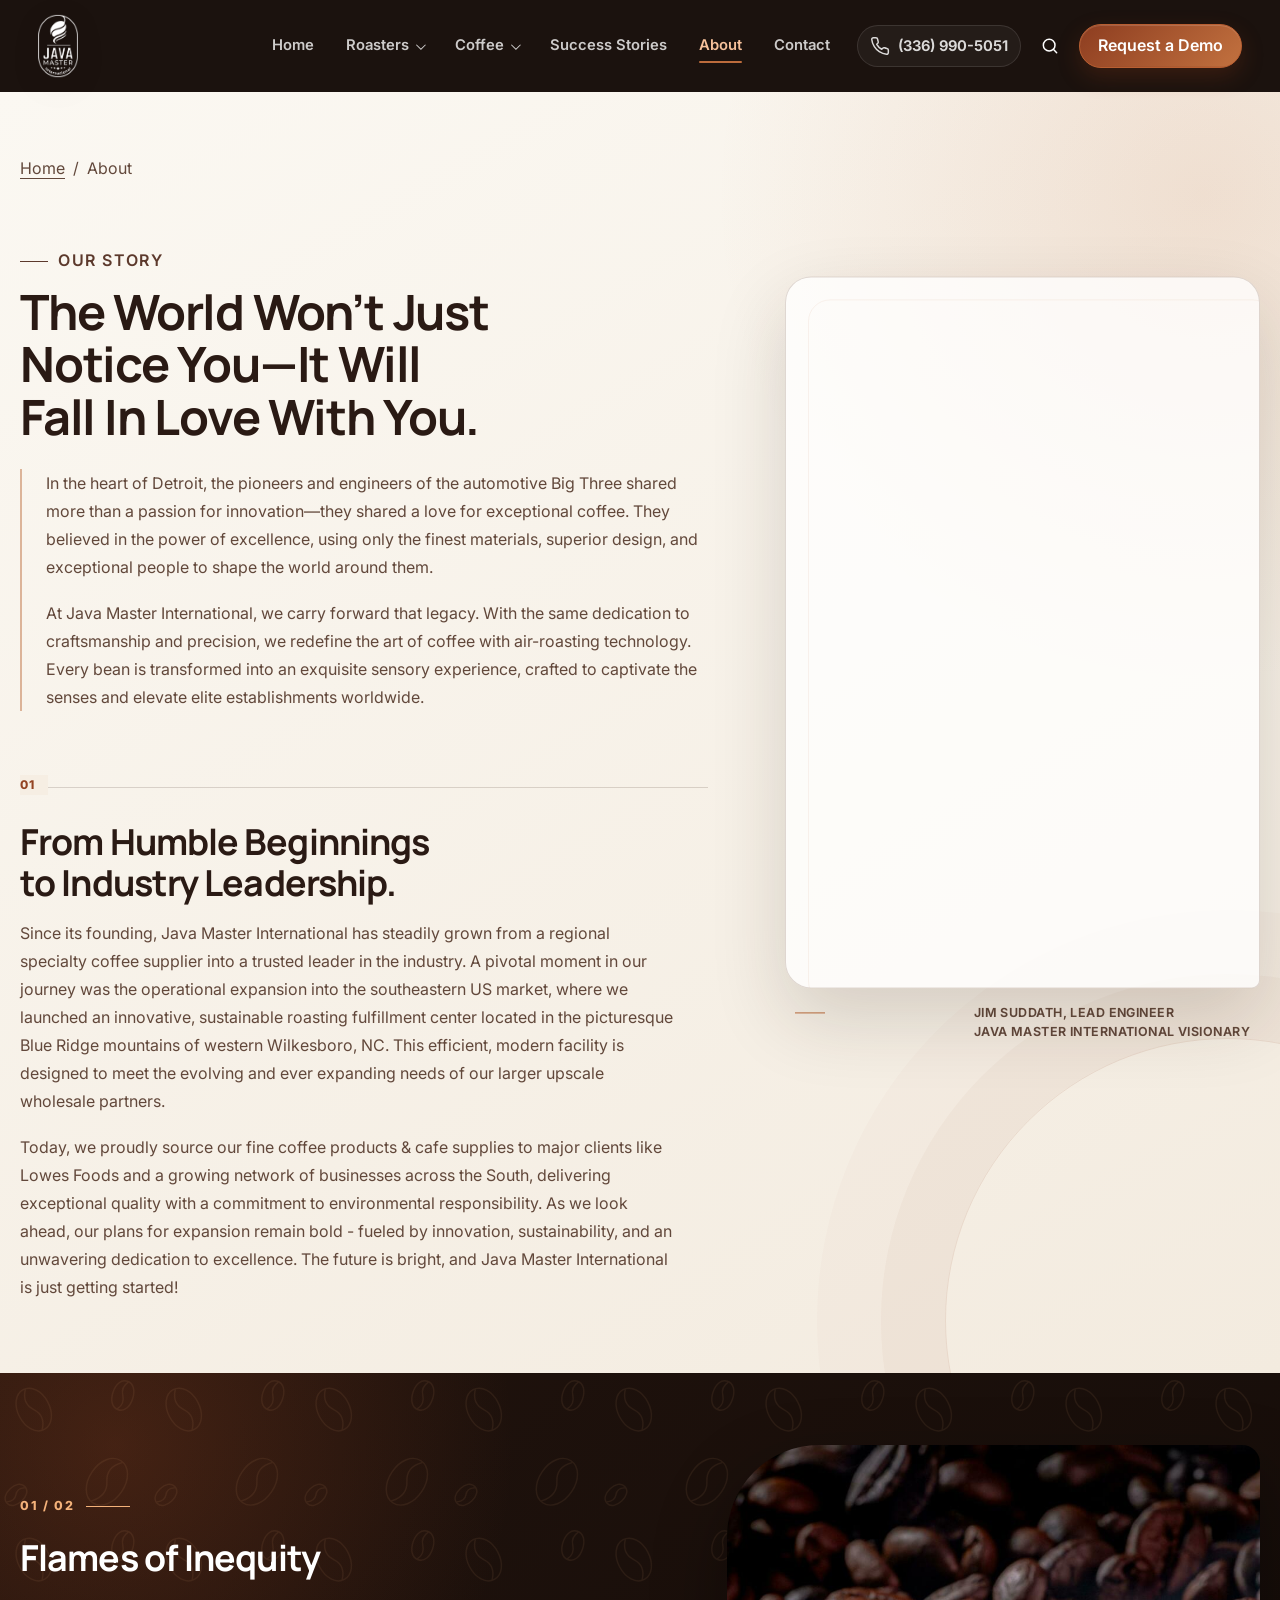
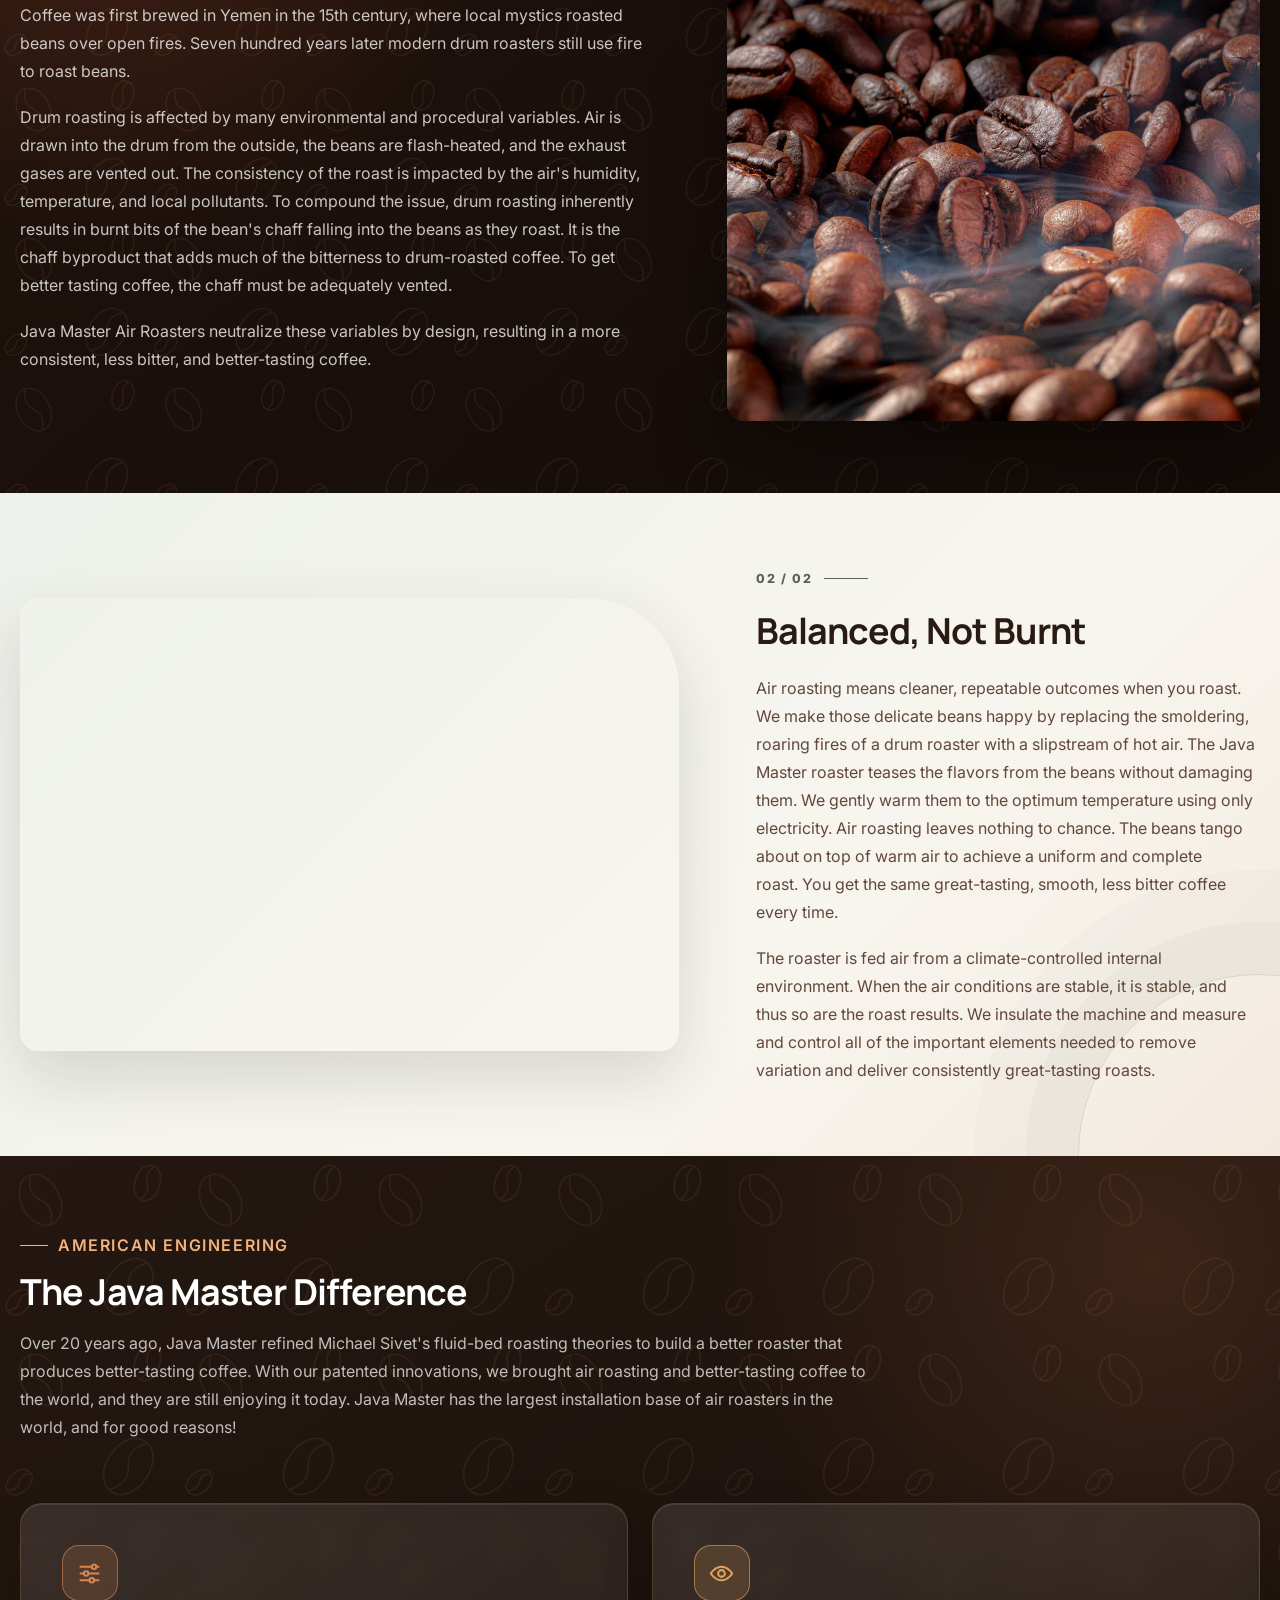
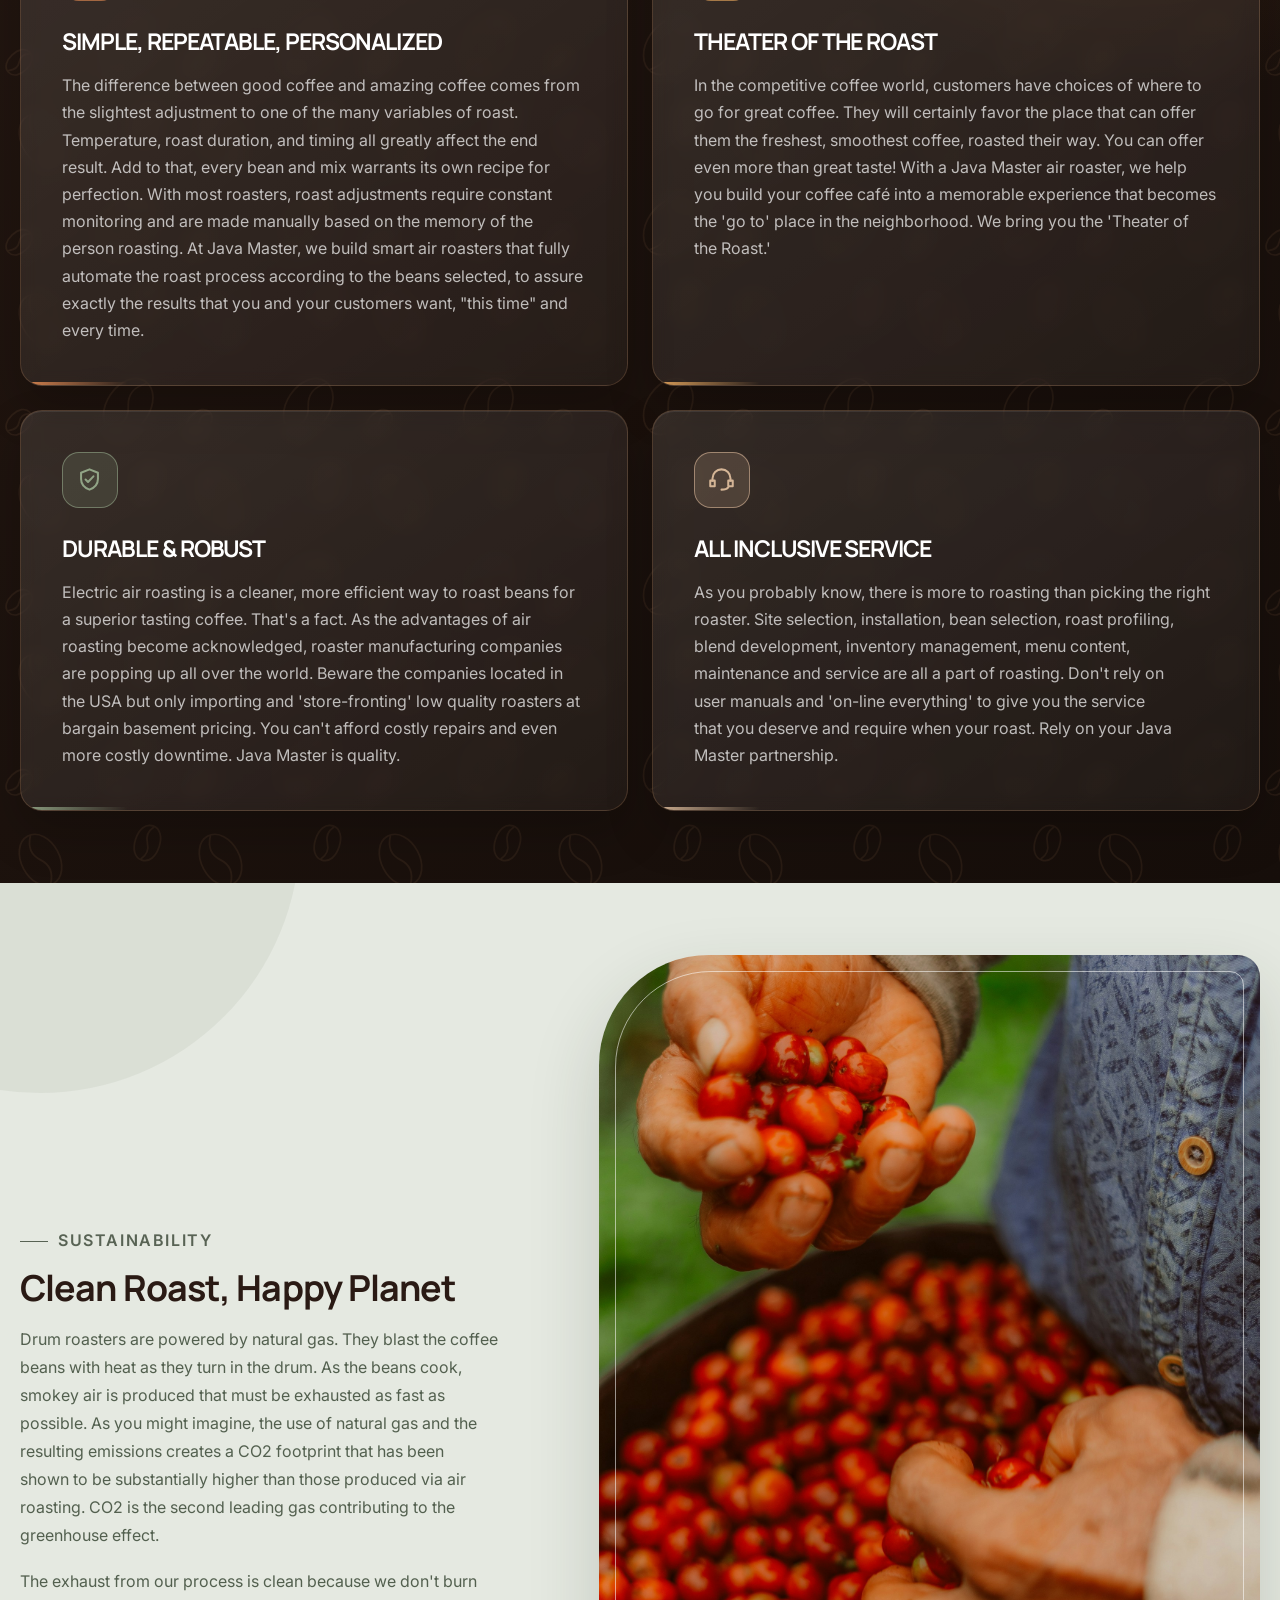
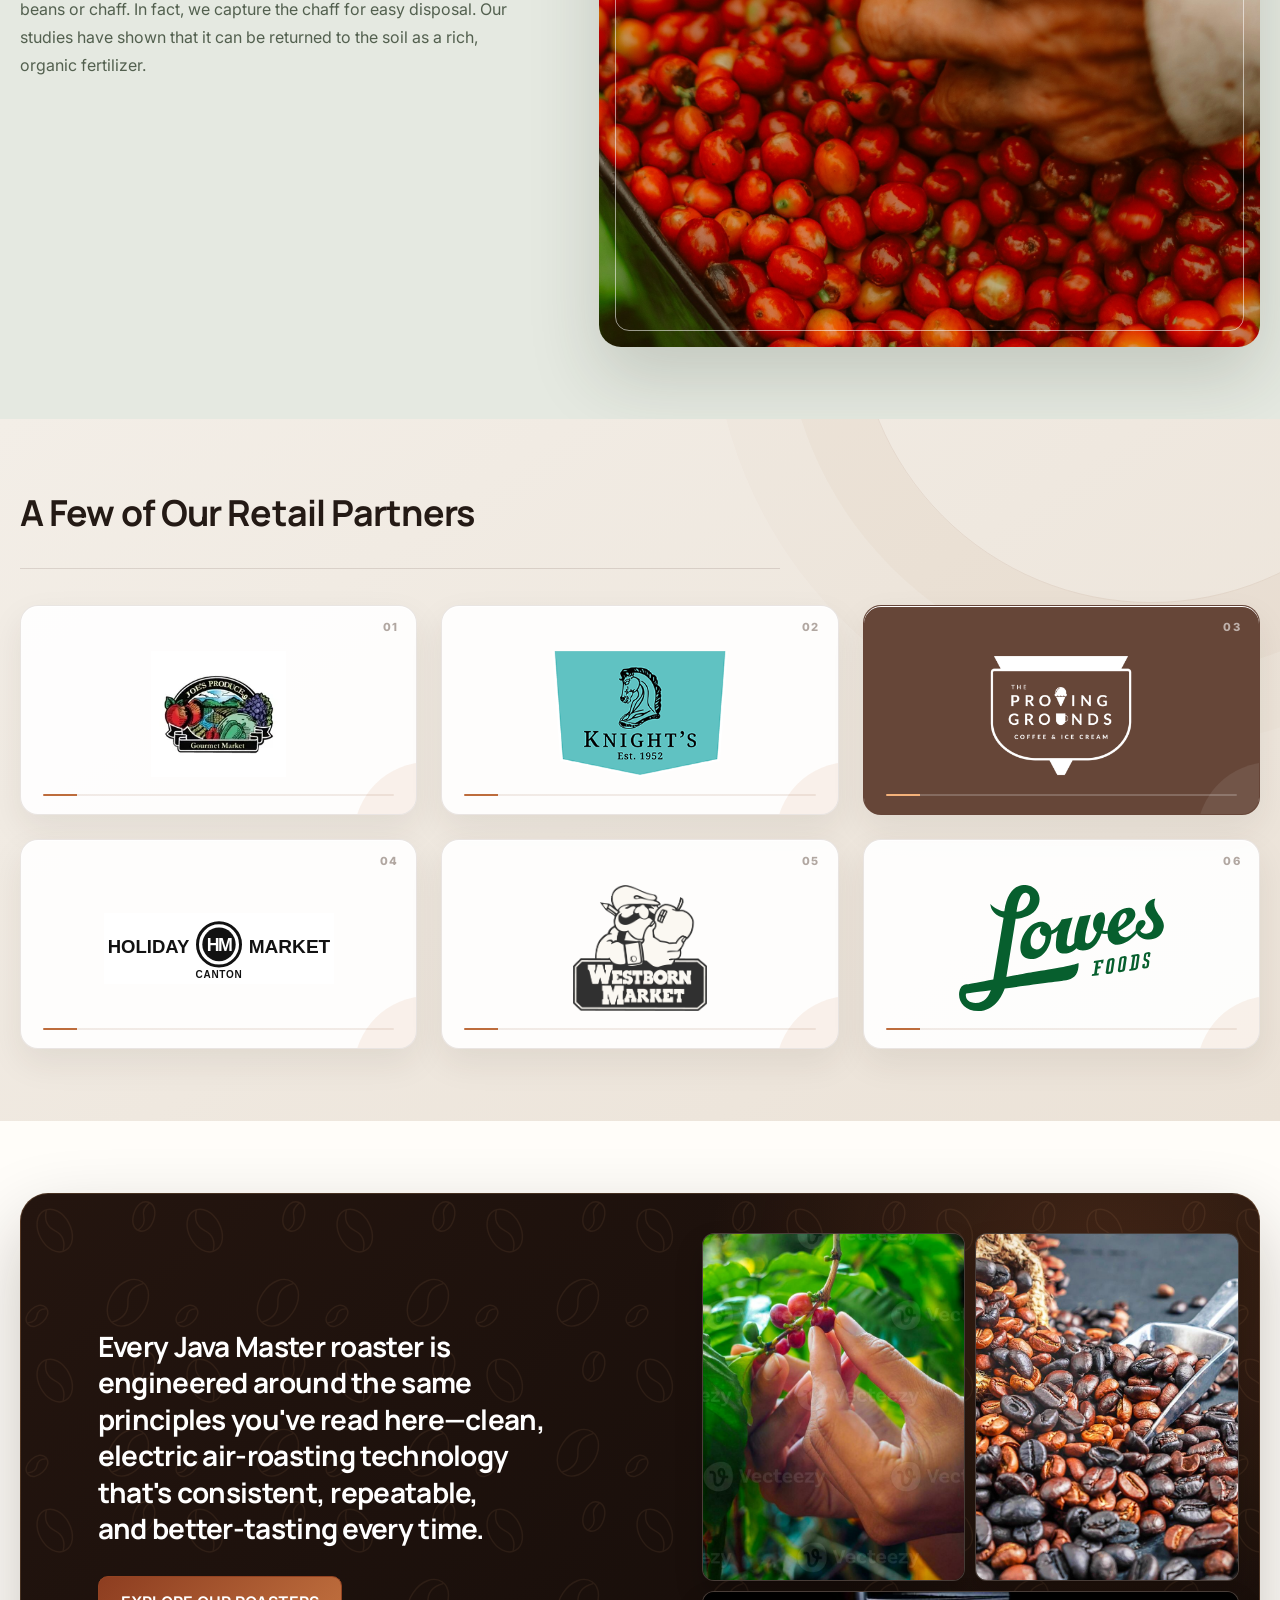
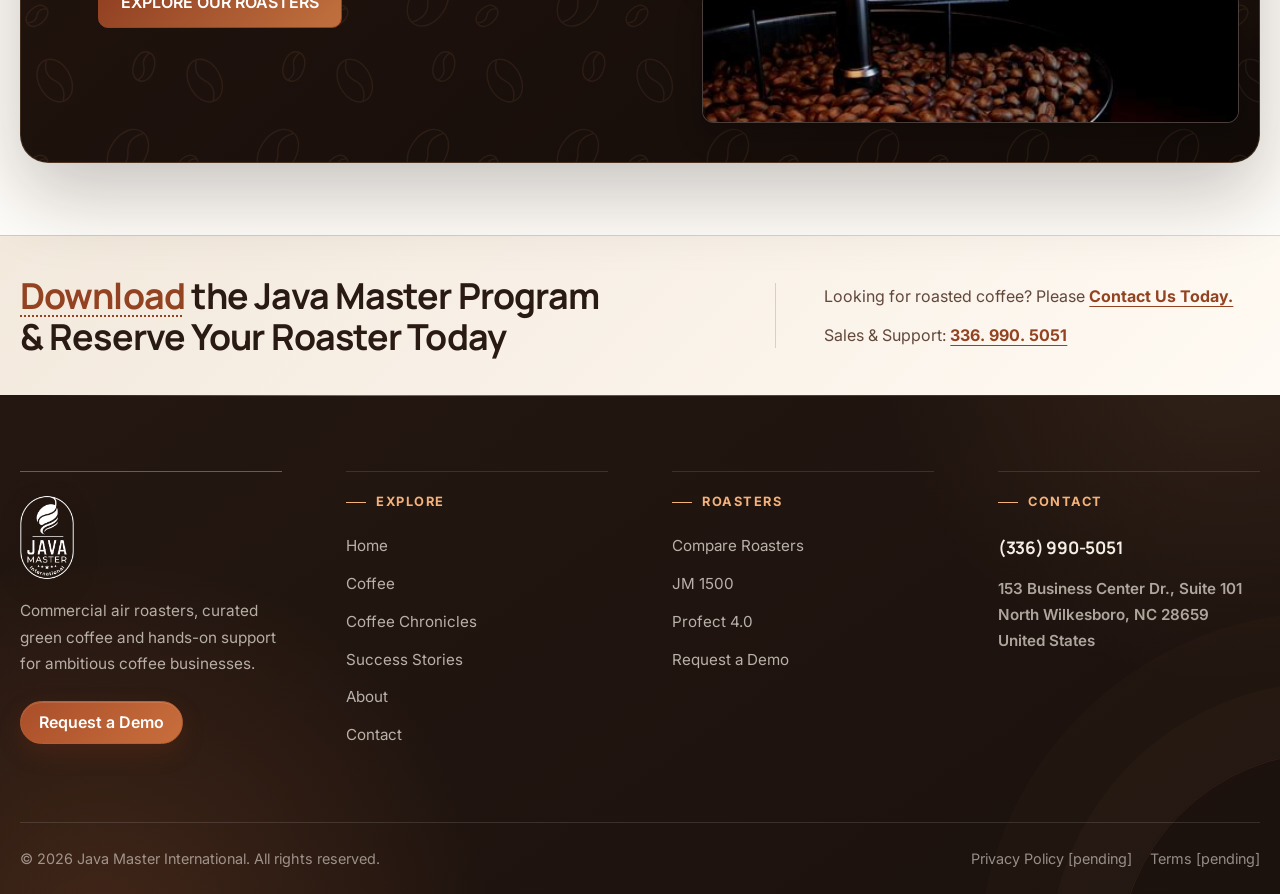
==== commit 823d954a: "Add Coffee Chronicles page, coffee navigation dropdown, and mobile typography refinements" ====
--- a/about.html
+++ b/about.html
@@ -5,7 +5,7 @@
     <ul class="nav__menu" id="primary-menu">
       <li><a class="nav__link" href="index.html">Home</a></li>
       <li class="dropdown"><button class="dropdown__toggle" type="button" aria-expanded="false" aria-controls="roaster-menu">Roasters</button><ul class="dropdown__menu" id="roaster-menu"><li><a href="roasters.html">Compare Roasters</a></li><li><a href="jm-1500.html">JM 1500</a></li><li><a href="profect.html">Profect 4.0</a></li></ul></li>
-      <li><a class="nav__link" href="coffee.html">Coffee</a></li>
+      <li class="dropdown"><button class="dropdown__toggle" type="button" aria-expanded="false" aria-controls="coffee-menu">Coffee</button><ul class="dropdown__menu" id="coffee-menu"><li><a href="coffee.html">Coffee Collections</a></li><li><a href="coffee-chronicles.html">Coffee Chronicles</a></li></ul></li>
       <li><a class="nav__link" href="success-stories.html">Success Stories</a></li>
       <li><a class="nav__link" href="about.html">About</a></li>
       <li><a class="nav__link" href="contact.html">Contact</a></li>
@@ -195,7 +195,7 @@
   <div class="container">
     <div class="footer__grid">
       <div class="footer__intro"><a class="brand" href="index.html" aria-label="Java Master International home"><img class="brand__logo" src="assets/images/java-master-logo-updated-600.png" alt="Java Master International" width="379" height="600"></a><p>Commercial air roasters, curated green coffee and hands-on support for ambitious coffee businesses.</p><a class="button button--accent" href="contact.html#demo-form">Request a Demo</a></div>
-      <div class="footer__column"><h2 class="footer__title">Explore</h2><ul class="footer__links"><li><a href="index.html">Home</a></li><li><a href="coffee.html">Coffee</a></li><li><a href="success-stories.html">Success Stories</a></li><li><a href="about.html">About</a></li><li><a href="contact.html">Contact</a></li></ul></div>
+      <div class="footer__column"><h2 class="footer__title">Explore</h2><ul class="footer__links"><li><a href="index.html">Home</a></li><li><a href="coffee.html">Coffee</a></li><li><a href="coffee-chronicles.html">Coffee Chronicles</a></li><li><a href="success-stories.html">Success Stories</a></li><li><a href="about.html">About</a></li><li><a href="contact.html">Contact</a></li></ul></div>
       <div class="footer__column"><h2 class="footer__title">Roasters</h2><ul class="footer__links"><li><a href="roasters.html">Compare Roasters</a></li><li><a href="jm-1500.html">JM 1500</a></li><li><a href="profect.html">Profect 4.0</a></li><li><a href="contact.html#demo-form">Request a Demo</a></li></ul></div>
       <div class="footer__column footer__contact"><h2 class="footer__title">Contact</h2><ul class="footer__links"><li><a class="footer__phone" href="tel:+13369905051">(336) 990-5051</a></li><li><a class="footer__address" href="https://www.google.com/maps/search/?api=1&amp;query=153%20Business%20Center%20Dr.%2C%20Suite%20101%2C%20North%20Wilkesboro%2C%20NC%2028659%2C%20United%20States" target="_blank" rel="noopener noreferrer" aria-label="View Java Master at 153 Business Center Drive, Suite 101, North Wilkesboro, North Carolina 28659 on Google Maps"><strong>153 Business Center Dr., Suite 101</strong><br><strong>North Wilkesboro, NC 28659</strong><br><strong>United States</strong></a></li></ul></div>
     </div>
--- a/assets/css/style.css
+++ b/assets/css/style.css
@@ -31,11 +31,11 @@
   --container: 1280px;
   --font-title: "Manrope", "Helvetica Neue", Arial, sans-serif;
   --font-body: "Inter", "Helvetica Neue", Arial, sans-serif;
-  --font-size-h1: clamp(2.5rem, 4vw, 3.125rem);
-  --font-size-h2: clamp(2rem, 3vw, 2.625rem);
-  --font-size-h3: 1.5rem;
-  --font-size-h4: clamp(1.125rem, 1.25vw, 1.35rem);
-  --heading-line-height: 1.18;
+  --font-size-h1: clamp(1.85rem, 3.8vw, 3.125rem);
+  --font-size-h2: clamp(1.45rem, 2.8vw, 2.5rem);
+  --font-size-h3: clamp(1.18rem, 1.8vw, 1.45rem);
+  --font-size-h4: clamp(1rem, 1.25vw, 1.25rem);
+  --heading-line-height: 1.2;
   --body: 1rem;
   --title-description-gap: 16px;
   --card-title-description-gap: 12px;
@@ -862,6 +862,106 @@
 .roaster-request__visual { position: relative; min-height: 100%; border-radius: var(--radius-lg); overflow: hidden; background-image: url('../images/roaster-cylinder-close-hd.webp'); background-repeat: no-repeat; background-size: cover; background-position: center 30%; border: 1px solid rgba(244,178,122,.22); box-shadow: 0 24px 60px rgba(0,0,0,.35); }
 .roaster-request__visual::after { position: absolute; inset: 0; background: linear-gradient(180deg, rgba(20,12,8,.12) 0%, rgba(20,12,8,.45) 100%); pointer-events: none; content: ""; }
 
+/* Coffee page */
+.coffee-page { background: var(--ivory); }
+.coffee-page section { scroll-margin-top: calc(var(--header-height) + 16px); }
+.coffee-section-head { grid-template-columns: 1fr; align-items: start; }
+.coffee-section-head h2 { color: inherit; }
+
+.coffee-hero { position: relative; min-height: clamp(660px, calc(100svh - var(--header-height)), 820px); display: grid; overflow: hidden; isolation: isolate; background: #1b110c; color: #fff; }
+.coffee-hero::after { position: absolute; z-index: -1; inset: 0; background: linear-gradient(90deg, rgba(20,12,8,.97) 0%, rgba(20,12,8,.87) 38%, rgba(20,12,8,.4) 68%, rgba(20,12,8,.18) 100%), linear-gradient(0deg, rgba(20,12,8,.7), transparent 54%); content: ""; }
+.coffee-hero__media { position: absolute; z-index: -2; inset: 0; }
+.coffee-hero__media img { width: 100%; height: 100%; object-fit: cover; object-position: center 52%; }
+.coffee-hero__inner { display: grid; align-items: center; padding-block: clamp(70px, 9vw, 116px); }
+.coffee-hero__content { max-width: 780px; }
+.coffee-hero .eyebrow { color: #f4b27a; }
+.coffee-hero h1 { max-width: 720px; margin-bottom: 28px; color: var(--hero-heading); font-size: var(--font-size-h1); line-height: var(--heading-line-height); }
+.coffee-hero__features { display: grid; grid-template-columns: repeat(2, minmax(0,1fr)); gap: 12px 28px; max-width: 760px; margin: 0 0 34px; padding: 0; list-style: none; }
+.coffee-hero__features li { position: relative; min-height: 30px; padding-left: 34px; color: rgba(255,255,255,.9); font-weight: 500; }
+.coffee-hero__features li:last-child { white-space: nowrap; }
+.coffee-hero__features li::before { position: absolute; top: 2px; left: 0; width: 22px; height: 22px; display: grid; place-items: center; border: 1px solid rgba(244,178,122,.46); border-radius: 50%; background: rgba(244,178,122,.12); color: #f4b27a; font-size: .8rem; line-height: 1; content: "\2713"; }
+.button--ghost-light { border-color: rgba(255,255,255,.7); background: rgba(255,255,255,.04); color: #fff; backdrop-filter: blur(8px); }
+.button--ghost-light:hover { border-color: #fff; background: #fff; background-image: none; color: var(--espresso); }
+
+.coffee-tagline { position: relative; overflow: hidden; padding-block: clamp(34px,4vw,52px); background: radial-gradient(circle at 10% 20%, rgba(255,255,255,.12), transparent 32%), linear-gradient(120deg,#79351e 0%,#ad572f 52%,#c87948 100%); color: #fff; }
+.coffee-tagline::after { position: absolute; inset: 0; opacity: .12; background-image: url('../images/coffee-bean-pattern.svg'); background-size: 150px; content: ""; pointer-events: none; }
+.coffee-tagline .container { position: relative; z-index: 1; }
+.coffee-tagline p { max-width: 980px; margin: 0 auto; font-family: var(--font-title); font-size: clamp(1.55rem,3vw,2.65rem); font-weight: 700; letter-spacing: -.03em; line-height: 1.2; text-align: center; text-wrap: balance; }
+
+.coffee-process { position: relative; overflow: hidden; background: radial-gradient(circle at 92% 8%,rgba(201,145,91,.16),transparent 28%),linear-gradient(180deg,#fffdf9 0%,#f6efe6 100%); }
+.coffee-process::before { position: absolute; top: 12%; left: -8%; width: 320px; height: 320px; border: 1px solid rgba(147,67,34,.08); border-radius: 50%; box-shadow: 0 0 0 54px rgba(147,67,34,.025),0 0 0 108px rgba(147,67,34,.018); content: ""; pointer-events: none; }
+.coffee-process .container { position: relative; z-index: 1; }
+.coffee-process__grid { position: relative; display: grid; grid-template-columns: repeat(3,minmax(0,1fr)); gap: 22px; }
+.coffee-process__step { position: relative; min-height: 340px; display: flex; flex-direction: column; padding: clamp(28px,3vw,38px); overflow: hidden; border: 1px solid rgba(147,67,34,.16); border-radius: 26px; background: rgba(255,255,255,.86); box-shadow: 0 18px 46px rgba(37,24,17,.08),inset 0 1px 0 #fff; backdrop-filter: blur(10px); transition: transform var(--card-transition), border-color var(--card-transition), box-shadow var(--card-transition); }
+.coffee-process__step::before { position: absolute; top: 0; right: 34px; left: 34px; height: 3px; border-radius: 0 0 4px 4px; background: linear-gradient(90deg,transparent,var(--copper),transparent); opacity: .72; content: ""; }
+.coffee-process__step::after { position: absolute; right: -50px; bottom: -60px; width: 170px; height: 170px; border: 1px solid rgba(189,108,60,.12); border-radius: 50%; box-shadow: 0 0 0 32px rgba(189,108,60,.035); content: ""; }
+.coffee-process__step:hover { transform: translateY(-7px); border-color: rgba(147,67,34,.46); box-shadow: 0 26px 58px rgba(37,24,17,.14),inset 0 1px 0 #fff; }
+.coffee-process__icon { width: 62px; height: 62px; display: grid; place-items: center; margin-bottom: 38px; border: 1px solid rgba(244,178,122,.2); border-radius: 20px; background: linear-gradient(145deg,#352118,#21140f); color: #f4b27a; box-shadow: 0 12px 26px rgba(37,24,17,.22),inset 0 1px 0 rgba(255,255,255,.1); transition: transform var(--card-transition),box-shadow var(--card-transition); }
+.coffee-process__icon svg { width: 29px; height: 29px; fill: none; stroke: currentColor; stroke-width: 1.7; stroke-linecap: round; stroke-linejoin: round; }
+.coffee-process__step:hover .coffee-process__icon { transform: translateY(-3px) rotate(-2deg); box-shadow: 0 16px 30px rgba(37,24,17,.28),0 0 0 6px rgba(189,108,60,.08); }
+.coffee-process__step h3 { max-width: 320px; }
+.coffee-process__step p { margin: auto 0 0; color: var(--ink-soft); }
+.coffee-process__actions { margin-top: 30px; }
+
+.coffee-featured { position: relative; overflow: hidden; background: radial-gradient(circle at 88% 8%,rgba(189,108,60,.19),transparent 30%),linear-gradient(145deg,#241711,#130c09); }
+.coffee-featured::before { position: absolute; inset: 0; opacity: .08; background-image: url('../images/coffee-bean-pattern.svg'); background-size: 160px; content: ""; pointer-events: none; }
+.coffee-featured .container { position: relative; z-index: 1; }
+.coffee-featured__grid { display: grid; grid-template-columns: repeat(2,minmax(0,1fr)); gap: 24px; }
+.coffee-magic-card { position: relative; min-height: 480px; overflow: hidden; border: 1px solid rgba(244,178,122,.18); border-radius: var(--radius-lg); background: #120b08; box-shadow: 0 24px 55px rgba(0,0,0,.3); cursor: default; isolation: isolate; }
+.coffee-magic-card::before { position: absolute; z-index: 2; inset: 18px; border: 1px solid rgba(244,178,122,.62); border-radius: calc(var(--radius-lg) - 10px); opacity: 0; transform: scale(.96); content: ""; pointer-events: none; transition: opacity 320ms ease,transform 420ms cubic-bezier(.2,.8,.2,1); }
+.coffee-magic-card::after { position: absolute; inset: 0; background: linear-gradient(180deg,transparent 30%,rgba(14,8,5,.25) 55%,rgba(14,8,5,.95) 100%); content: ""; }
+.coffee-magic-card img { position: absolute; inset: 0; width: 100%; height: 100%; object-fit: cover; transition: transform 700ms cubic-bezier(.2,.75,.2,1),filter 500ms ease; }
+.coffee-magic-card__overlay { position: absolute; z-index: 2; right: 0; bottom: 0; left: 0; padding: clamp(28px,4vw,44px); transform: translateY(34px); color: #fff; transition: transform 360ms cubic-bezier(.2,.8,.2,1); }
+.coffee-magic-card h3 { margin: 20px 0; color: #fff; font-size: clamp(1.75rem,2vw,2.65rem); }
+.coffee-magic-card:hover,.coffee-magic-card:focus-visible { border-color: rgba(244,178,122,.68); outline: none; }
+.coffee-magic-card:hover::before,.coffee-magic-card:focus-visible::before { opacity: 1; transform: none; }
+.coffee-magic-card:hover img,.coffee-magic-card:focus-visible img { transform: scale(1.08); filter: saturate(1.08); }
+.coffee-magic-card:hover .coffee-magic-card__overlay,.coffee-magic-card:focus-visible .coffee-magic-card__overlay { transform: none; }
+.coffee-magic-card:focus-visible { box-shadow: 0 0 0 4px #f4b27a,0 24px 55px rgba(0,0,0,.3); }
+
+.coffee-collections { position: relative; overflow: hidden; background: linear-gradient(180deg,#f7f2e8 0%,#f1e8dc 100%); }
+.coffee-collections::before { position: absolute; top: -220px; right: -180px; width: 520px; height: 520px; border: 1px solid rgba(147,67,34,.1); border-radius: 50%; box-shadow: 0 0 0 70px rgba(147,67,34,.025),0 0 0 140px rgba(147,67,34,.018); content: ""; pointer-events: none; }
+.coffee-collections .container { position: relative; z-index: 1; }
+.coffee-collections__intro { max-width: 930px; margin-bottom: clamp(34px,5vw,54px); }
+.coffee-collections__intro p { max-width: 900px; margin: 0; color: var(--ink-soft); font-size: 1.0625rem; }
+.coffee-collection-grid { display: grid; grid-template-columns: repeat(4,minmax(0,1fr)); gap: 20px; margin: 0; padding: 0; list-style: none; counter-reset: coffee-collection; }
+.coffee-collection-card { position: relative; min-height: 250px; overflow: hidden; isolation: isolate; border: 1px solid rgba(76,52,40,.18); border-radius: 20px; background: #241711; box-shadow: 0 14px 34px rgba(37,24,17,.12); counter-increment: coffee-collection; transition: transform var(--card-transition),border-color var(--card-transition),box-shadow var(--card-transition); }
+.coffee-collection-card::before { position: absolute; z-index: 3; inset: 12px; border: 1px solid rgba(244,178,122,.58); border-radius: 13px; opacity: 0; transform: scale(.95); content: ""; pointer-events: none; transition: opacity 300ms ease,transform 420ms cubic-bezier(.2,.8,.2,1); }
+.coffee-collection-card::after { position: absolute; z-index: 1; inset: 0; background: linear-gradient(180deg,rgba(16,9,6,.04) 24%,rgba(16,9,6,.35) 58%,rgba(16,9,6,.96) 100%); content: ""; }
+.coffee-collection-card img { position: absolute; inset: 0; width: 100%; height: 100%; object-fit: cover; transition: transform 700ms cubic-bezier(.2,.75,.2,1),filter 450ms ease; }
+.coffee-collection-card__overlay { position: absolute; z-index: 2; right: 0; bottom: 0; left: 0; padding: 24px; color: #fff; transform: translateY(5px); transition: transform 360ms cubic-bezier(.2,.8,.2,1); }
+.coffee-collection-card__overlay::before { display: block; margin-bottom: 8px; color: #f4b27a; font-size: .72rem; font-weight: 700; letter-spacing: .1em; content: counter(coffee-collection,decimal-leading-zero); }
+.coffee-collection-card h3 { margin: 0; color: #fff; font-size: clamp(1.05rem,1.4vw,1.3rem); line-height: 1.25; text-shadow: 0 2px 12px rgba(0,0,0,.32); }
+.coffee-collection-card:hover { transform: translateY(-6px); border-color: rgba(147,67,34,.58); box-shadow: 0 24px 48px rgba(37,24,17,.2); }
+.coffee-collection-card:hover::before { opacity: 1; transform: none; }
+.coffee-collection-card:hover img { transform: scale(1.09); filter: saturate(1.08) contrast(1.03); }
+.coffee-collection-card:hover .coffee-collection-card__overlay { transform: translateY(-4px); }
+.coffee-collection-card[hidden] { display: none; }
+.coffee-collections__footer { display: flex; align-items: center; justify-content: space-between; gap: 22px; margin-top: 28px; padding-top: 24px; border-top: 1px solid var(--line); }
+.coffee-collections__status { margin: 0; color: var(--ink-soft); }
+
+.coffee-testimonials { position: relative; overflow: hidden; background: radial-gradient(circle at 8% 18%,rgba(189,108,60,.12),transparent 30%),radial-gradient(circle at 94% 88%,rgba(88,99,84,.11),transparent 30%),linear-gradient(145deg,#fffdf9 0%,#f3ece3 100%); }
+.coffee-testimonials::before { position: absolute; inset: 0; opacity: .035; background-image: url('../images/coffee-bean-pattern.svg'); background-size: 150px; content: ""; pointer-events: none; }
+.coffee-testimonials .container { position: relative; z-index: 1; }
+.coffee-testimonials__grid { display: grid; grid-template-columns: minmax(0,5fr) minmax(0,7fr); align-items: stretch; gap: 24px; }
+.coffee-quote { position: relative; min-height: 360px; display: flex; flex-direction: column; margin: 0; padding: clamp(32px,4vw,50px); overflow: hidden; border: 1px solid rgba(147,67,34,.16); border-radius: 28px; background: rgba(255,255,255,.82); box-shadow: 0 22px 54px rgba(37,24,17,.08),inset 0 1px 0 #fff; backdrop-filter: blur(12px); transition: transform var(--card-transition),border-color var(--card-transition),box-shadow var(--card-transition); }
+.coffee-quote::before { position: absolute; top: 0; right: 42px; left: 42px; height: 3px; border-radius: 0 0 4px 4px; background: linear-gradient(90deg,transparent,var(--copper),transparent); content: ""; }
+.coffee-quote:hover { transform: translateY(-6px); border-color: rgba(147,67,34,.4); box-shadow: 0 30px 66px rgba(37,24,17,.14),inset 0 1px 0 #fff; }
+.coffee-quote__mark { position: absolute; top: 8px; right: 26px; color: rgba(189,108,60,.13); font-family: Georgia,serif; font-size: 9rem; line-height: 1; pointer-events: none; }
+.coffee-quote blockquote { position: relative; z-index: 1; margin: 0; }
+.coffee-quote blockquote p { max-width: none; margin: 0; color: var(--espresso); font-family: var(--font-title); font-size: clamp(1.1rem,1.5vw,1.3rem); font-weight: 600; line-height: 1.55; }
+.coffee-quote figcaption { position: relative; z-index: 1; display: flex; align-items: center; gap: 14px; margin-top: auto; padding-top: 30px; color: var(--copper-dark); font-family: var(--font-title); font-size: 1.05rem; font-weight: 700; font-style: normal; }
+.coffee-quote__avatar { width: 46px; height: 46px; display: grid; flex: 0 0 auto; place-items: center; border-radius: 15px; background: linear-gradient(145deg,#352118,#21140f); color: #f4b27a; font-size: .85rem; box-shadow: 0 10px 20px rgba(37,24,17,.2); }
+
+.coffee-story { position: relative; overflow: hidden; background: radial-gradient(circle at 8% 104%,rgba(189,108,60,.23),transparent 34%),linear-gradient(140deg,#251711,#140d09); }
+.coffee-story__grid { display: grid; grid-template-columns: minmax(0,6.5fr) minmax(320px,5.5fr); align-items: center; gap: clamp(42px,7vw,92px); }
+.coffee-story__content h2 { color: #fff; }
+.coffee-story__content p { margin-bottom: 30px; color: rgba(255,255,255,.78); font-size: 1.0625rem; }
+.coffee-story__media { position: relative; min-height: 540px; overflow: hidden; border: 1px solid rgba(244,178,122,.2); border-radius: 90px 22px 22px 22px; box-shadow: 0 28px 70px rgba(0,0,0,.35); }
+.coffee-story__media::after { position: absolute; inset: 0; background: linear-gradient(180deg,transparent 55%,rgba(14,8,5,.3)); content: ""; }
+.coffee-story__media img { position: absolute; inset: 0; width: 100%; height: 100%; object-fit: cover; object-position: center 45%; transition: transform 700ms ease; }
+.coffee-story__media:hover img { transform: scale(1.04); }
+
 .reveal { opacity: 1; transform: none; }
 .js .reveal { opacity: 0; transform: translateY(18px); transition: opacity 520ms ease, transform 520ms ease; }
 .js .reveal.is-visible { opacity: 1; transform: none; }
@@ -998,6 +1098,117 @@
 .roaster-request__form .field select:hover { border-color: rgba(244,178,122,.62); background: #352219; }
 .roaster-request__form .field select:focus { border-color: #f4b27a; background: #352219; outline: 0; box-shadow: 0 0 0 3px rgba(244,178,122,.18); }
 
+/* Image-led planning specification cards */
+.planning-specs { position: relative; overflow: hidden; }
+.planning-specs::before { position: absolute; width: 440px; aspect-ratio: 1; top: -250px; right: -190px; border: 1px solid rgba(147,67,34,.09); border-radius: 50%; box-shadow: 0 0 0 58px rgba(147,67,34,.025),0 0 0 116px rgba(147,67,34,.016); content: ""; pointer-events: none; }
+.planning-specs > .container,.planning-specs--compare { position: relative; z-index: 1; }
+.planning-specs .section__head { padding-bottom: 26px; border-bottom: 1px solid rgba(147,67,34,.14); }
+.planning-specs--compare .specs { display: grid; grid-template-columns: repeat(2,minmax(0,1fr)); gap: 24px; overflow: visible; border: 0; background: transparent; }
+.planning-specs--compare .specs__group,.planning-specs .jm1500-bento__card,.planning-specs .profect-bento__card { overflow: hidden; border: 1px solid rgba(147,67,34,.15); border-radius: 26px; background: rgba(255,255,255,.9); box-shadow: 0 20px 50px rgba(37,24,17,.08),inset 0 1px 0 #fff; transition: transform var(--card-transition),border-color var(--card-transition),box-shadow var(--card-transition); }
+.planning-specs--compare .specs__group:hover,.planning-specs .jm1500-bento__card:hover,.planning-specs .profect-bento__card:hover { transform: translateY(-6px); border-color: rgba(147,67,34,.42); box-shadow: 0 28px 64px rgba(37,24,17,.14),inset 0 1px 0 #fff; }
+.planning-specs__media { position: relative; height: 250px; margin: calc(-1 * clamp(26px,3vw,36px)) calc(-1 * clamp(26px,3vw,36px)) 28px; overflow: hidden; background: var(--espresso); }
+.planning-specs--compare .planning-specs__media { margin: -24px -24px 24px; }
+.planning-specs__media::after { position: absolute; inset: 0; background: linear-gradient(180deg,transparent 48%,rgba(22,13,9,.4)); content: ""; }
+.planning-specs__media img { width: 100%; height: 100%; object-fit: cover; transition: transform 650ms cubic-bezier(.2,.75,.2,1); }
+.planning-specs .jm1500-bento__card:hover .planning-specs__media img,.planning-specs .profect-bento__card:hover .planning-specs__media img,.planning-specs--compare .specs__group:hover .planning-specs__media img { transform: scale(1.05); }
+.planning-specs .jm1500-bento__header,.planning-specs .profect-bento__header { border-bottom-color: rgba(147,67,34,.14); }
+.planning-specs .jm1500-bento__icon,.planning-specs .profect-bento__icon { width: 42px; height: 42px; padding: 10px; border-radius: 13px; background: linear-gradient(145deg,#352118,#21140f); color: #f4b27a; box-shadow: 0 8px 18px rgba(37,24,17,.18); }
+.planning-specs .jm1500-bento__dl div,.planning-specs .profect-bento__dl div { padding: 11px 13px; border: 1px solid rgba(147,67,34,.09); border-left: 3px solid var(--copper); border-radius: 10px; background: rgba(247,242,232,.64); }
+.planning-specs .jm1500-bento__dl div:nth-child(even),.planning-specs .profect-bento__dl div:nth-child(even) { background: rgba(239,225,211,.62); }
+
+/* Success Stories */
+.stories-page { background: #f6f0e7; }
+.stories-hero { position: relative; min-height: 620px; display: grid; align-items: end; overflow: hidden; isolation: isolate; background: #1b110c; color: #fff; }
+.stories-hero::after { position: absolute; z-index: -1; inset: 0; background: linear-gradient(90deg,rgba(19,11,7,.95) 0%,rgba(19,11,7,.76) 48%,rgba(19,11,7,.18) 100%),linear-gradient(0deg,rgba(19,11,7,.62),transparent 58%); content: ""; }
+.stories-hero__media { position: absolute; z-index: -2; inset: 0; }
+.stories-hero__media img { width: 100%; height: 100%; object-fit: cover; object-position: center 48%; }
+.stories-hero__content { padding-block: clamp(76px,10vw,126px); }
+.stories-hero .breadcrumb,.stories-hero .breadcrumb a { color: rgba(255,255,255,.74); }
+.stories-hero .eyebrow { color: #f4b27a; }
+.stories-hero h1 { max-width: 800px; margin-bottom: 18px; color: var(--hero-heading); }
+.stories-hero p { max-width: 680px; margin: 0; color: rgba(255,255,255,.84); font-size: 1.1rem; }
+.stories-showcase { position: relative; overflow: hidden; background: radial-gradient(circle at 92% 4%,rgba(189,108,60,.12),transparent 26%),linear-gradient(180deg,#fffdf9,#f3eadf); }
+.stories-showcase__head { padding-bottom: 26px; border-bottom: 1px solid rgba(147,67,34,.13); }
+.stories-filter { width: fit-content; margin-bottom: 34px; padding: 6px; border: 1px solid rgba(147,67,34,.13); border-radius: 999px; background: rgba(255,255,255,.72); box-shadow: 0 10px 28px rgba(37,24,17,.05); }
+.stories-filter .filter-button { border: 0; padding: 10px 17px; font-weight: 600; }
+.stories-grid { display: grid; grid-template-columns: repeat(12,minmax(0,1fr)); gap: 24px; }
+.stories-card { grid-column: span 4; overflow: hidden; border: 1px solid rgba(147,67,34,.14); border-radius: 26px; background: rgba(255,255,255,.9); box-shadow: 0 18px 44px rgba(37,24,17,.08); }
+.stories-card:nth-child(-n+2) { grid-column: span 6; }
+.stories-card .story-card__media { min-height: 270px; }
+.stories-card:nth-child(-n+2) .story-card__media { min-height: 340px; }
+.stories-card .story-card__media::after { position: absolute; inset: 0; background: linear-gradient(180deg,transparent 55%,rgba(18,10,7,.24)); content: ""; }
+.stories-card .story-card__body { padding: 28px; }
+.stories-card .card-meta { margin-bottom: 10px; color: var(--copper-dark); font-size: .78rem; letter-spacing: .08em; }
+.stories-card .story-facts { margin-block: 20px 26px; }
+.stories-card .story-facts li { padding-block: 10px; }
+.stories-card .card-link { color: var(--copper-dark); }
+.stories-card:hover { transform: translateY(-7px); box-shadow: 0 28px 60px rgba(37,24,17,.15); }
+.stories-cta { background: #eadfd2; }
+
+/* Coffee Chronicles */
+.chronicles-hero { position: relative; min-height: 560px; display: grid; align-items: end; overflow: hidden; isolation: isolate; background: #17100c; color: #fff; }
+.chronicles-hero::after { position: absolute; z-index: -1; inset: 0; background: linear-gradient(90deg,rgba(18,10,7,.94) 0%,rgba(18,10,7,.68) 48%,rgba(18,10,7,.16) 100%),linear-gradient(0deg,rgba(18,10,7,.58),transparent 62%); content: ""; }
+.chronicles-hero__media { position: absolute; z-index: -2; inset: 0; }
+.chronicles-hero__media img { width: 100%; height: 100%; object-fit: cover; object-position: center 52%; }
+.chronicles-hero__content { padding-block: clamp(74px,9vw,112px); }
+.chronicles-hero .breadcrumb, .chronicles-hero .breadcrumb a { color: rgba(255,255,255,.75); }
+.chronicles-hero .eyebrow { color: #f4b27a; }
+.chronicles-hero h1 { margin: 0; color: var(--hero-heading); font-size: var(--font-size-h1); }
+.chronicles-journal { position: relative; overflow: hidden; background: radial-gradient(circle at 92% 7%,rgba(201,145,91,.16),transparent 26%),linear-gradient(180deg,#fffdf9,#f1e7da); }
+.chronicles-journal__intro { max-width: 920px; margin-bottom: clamp(38px,6vw,58px); }
+.chronicles-journal__intro p { max-width: 840px; margin: 0; color: var(--ink-soft); font-size: 1.08rem; line-height: 1.65; }
+.chronicles-grid { display: grid; grid-template-columns: repeat(3, minmax(0, 1fr)); gap: 28px; }
+.chronicle-card { display: flex; flex-direction: column; overflow: hidden; border: 1px solid rgba(147,67,34,.14); border-radius: 22px; background: rgba(255,255,255,.94); box-shadow: 0 16px 42px rgba(37,24,17,.07), inset 0 1px 0 #fff; transition: transform var(--card-transition), border-color var(--card-transition), box-shadow var(--card-transition); }
+.chronicle-card[hidden] { display: none !important; }
+.chronicle-card:hover { transform: translateY(-6px); border-color: rgba(147,67,34,.38); box-shadow: 0 26px 58px rgba(37,24,17,.13), inset 0 1px 0 #fff; }
+.chronicle-card__media { position: relative; aspect-ratio: 16 / 10; overflow: hidden; background: var(--espresso); }
+.chronicle-card__media::after { position: absolute; inset: 0; background: linear-gradient(180deg,transparent 45%,rgba(17,9,6,.52)); content: ""; }
+.chronicle-card__media img { position: absolute; inset: 0; width: 100%; height: 100%; object-fit: cover; transition: transform 700ms cubic-bezier(.2,.75,.2,1); }
+.chronicle-card:hover .chronicle-card__media img { transform: scale(1.06); }
+.chronicle-card__tag { position: absolute; z-index: 2; bottom: 16px; left: 16px; padding: 6px 12px; border: 1px solid rgba(255,255,255,.25); border-radius: 999px; background: rgba(24,15,10,.76); color: #fff; font-size: .75rem; font-weight: 700; letter-spacing: .06em; text-transform: uppercase; backdrop-filter: blur(10px); }
+.chronicle-card__body { flex: 1; display: flex; flex-direction: column; padding: 26px 28px 28px; }
+.chronicle-card__meta { display: flex; align-items: center; gap: 8px; margin-bottom: 12px; color: var(--copper); font-size: .78rem; font-weight: 700; letter-spacing: .06em; text-transform: uppercase; }
+.chronicle-card__dot { color: rgba(147,67,34,.4); font-weight: 400; }
+.chronicle-card h3 { font-family: var(--font-title); font-size: clamp(1.2rem, 1.45vw, 1.4rem); font-weight: 700; color: var(--espresso); line-height: 1.35; margin-bottom: 12px; transition: color var(--ease); }
+.chronicle-card:hover h3 { color: var(--copper); }
+.chronicle-card__body > p { margin: 0; color: var(--ink); font-size: 1rem; line-height: 1.6; }
+.chronicle-card__action { margin-top: auto; padding-top: 22px; }
+.chronicle-card__link { display: inline-flex; align-items: center; gap: 8px; color: var(--copper); font-size: .95rem; font-weight: 700; text-decoration: none; transition: gap var(--ease), color var(--ease); }
+.chronicle-card:hover .chronicle-card__link { gap: 12px; color: var(--espresso); }
+.chronicle-card__link svg { width: 18px; height: 18px; transition: transform var(--ease); }
+.chronicle-card:hover .chronicle-card__link svg { transform: translateX(3px); }
+.chronicles-journal__footer { display: flex; flex-direction: column; align-items: center; justify-content: center; gap: 16px; margin-top: 44px; padding-top: 32px; border-top: 1px solid rgba(147,67,34,.14); text-align: center; }
+.chronicles-journal__footer p { margin: 0; color: var(--ink-soft); font-size: .95rem; font-weight: 600; }
+.chronicles-cta { background: #eadfd2; }
+
+/* Contact refresh */
+.page--contact main { background: var(--ivory); color: var(--ink); }
+.contact-hero { position: relative; min-height: 560px; display: grid; align-items: end; overflow: hidden; isolation: isolate; background: #17100c; color: #fff; }
+.contact-hero::after { position: absolute; z-index: -1; inset: 0; background: linear-gradient(90deg,rgba(18,10,7,.96) 0%,rgba(18,10,7,.8) 50%,rgba(18,10,7,.24) 100%),linear-gradient(0deg,rgba(18,10,7,.56),transparent 62%); content: ""; }
+.contact-hero__media { position: absolute; z-index: -2; inset: 0; }
+.contact-hero__media img { width: 100%; height: 100%; object-fit: cover; object-position: center 58%; }
+.contact-hero__content { padding-block: clamp(72px,9vw,112px); }
+.contact-hero .breadcrumb,.contact-hero .breadcrumb a { color: rgba(255,255,255,.74); }
+.contact-hero .eyebrow { color: #f4b27a; }
+.contact-hero h1 { max-width: 760px; margin-bottom: 18px; color: var(--hero-heading); }
+.contact-hero p { max-width: 680px; margin: 0; color: rgba(255,255,255,.82); font-size: 1.08rem; }
+.page--contact .section--contact-main { position: relative; overflow: hidden; padding-block: clamp(60px,8vw,104px); background: radial-gradient(circle at 8% 4%,rgba(189,108,60,.13),transparent 28%),linear-gradient(180deg,#fffdf9,#f1e7da); color: var(--ink); }
+.contact-experience { display: grid; grid-template-columns: minmax(300px,5fr) minmax(0,7fr); align-items: start; gap: clamp(38px,6vw,82px); }
+.page--contact .contact-experience__details h2 { color: var(--espresso); }
+.page--contact .contact-experience__details > p { color: var(--ink-soft); }
+.page--contact .contact-experience__details .eyebrow { color: var(--brown); }
+.page--contact .contact-list { margin: 32px 0 0; display: grid; gap: 14px; }
+.page--contact .contact-list li { display: grid; grid-template-columns: 48px 1fr; align-items: start; gap: 16px; padding: 20px; border: 1px solid rgba(147,67,34,.14); border-radius: 18px; background: rgba(255,255,255,.74); color: var(--ink); box-shadow: 0 12px 30px rgba(37,24,17,.06); backdrop-filter: blur(10px); transition: transform var(--card-transition),border-color var(--card-transition),box-shadow var(--card-transition); }
+.page--contact .contact-list li:hover { transform: translateY(-4px); border-color: rgba(147,67,34,.4); box-shadow: 0 20px 42px rgba(37,24,17,.11); }
+.contact-list__icon { width: 48px; height: 48px; display: grid; place-items: center; border-radius: 15px; background: linear-gradient(145deg,#352118,#21140f); color: #f4b27a; }
+.contact-list__icon svg { width: 23px; height: 23px; fill: none; stroke: currentColor; stroke-width: 1.8; stroke-linecap: round; stroke-linejoin: round; }
+.page--contact .contact-list strong { display: block; margin: 0 0 4px; color: var(--copper-dark); font-size: .78rem; letter-spacing: .08em; text-transform: uppercase; }
+.page--contact .contact-list a { color: var(--espresso); font-weight: 650; line-height: 1.55; }
+.page--contact .contact-list a:hover { color: var(--copper-dark); }
+.page--contact .contact-experience__form { border-color: rgba(244,178,122,.24); border-radius: 28px; background: radial-gradient(circle at 96% 0%,rgba(201,111,61,.2),transparent 32%),linear-gradient(145deg,#281912,#160e0a); box-shadow: 0 28px 70px rgba(37,24,17,.24),inset 0 1px 0 rgba(255,255,255,.1); }
+.page--contact .contact-experience__form .form-grid { gap: 18px; }
+.page--contact .contact-experience__form textarea { min-height: 120px; }
+
 @media (prefers-reduced-motion: reduce) {
   html { scroll-behavior: auto; }
   *, *::before, *::after { scroll-behavior: auto; transition-duration: .01ms; animation-duration: .01ms; animation-iteration-count: 1; }
--- a/assets/css/responsive.css
+++ b/assets/css/responsive.css
@@ -4,20 +4,26 @@
   .process { grid-template-columns: repeat(6, 1fr); }
   .process__item { grid-column: span 2; }
   .process__item:nth-child(n+4) { grid-column: span 3; }
-  .catalog-grid, .story-grid { grid-template-columns: repeat(2, 1fr); }
+  .catalog-grid, .story-grid, .chronicles-grid { grid-template-columns: repeat(2, 1fr); }
   .about-story__layout { grid-template-columns: minmax(0, 7.3fr) minmax(320px, 4.7fr); gap: 42px; }
   .about-comparison__layout, .about-comparison__air-layout { gap: 42px; }
   .about-roasters-cta__panel { grid-template-columns: minmax(0, 6.8fr) minmax(390px, 5.2fr); }
 }
 
 @media (max-width: 900px) {
-  :root { --header-height: 80px; --section-padding: var(--section-padding-tablet); }
+  :root {
+    --header-height: 80px;
+    --section-padding: var(--section-padding-tablet);
+    --font-size-h1: clamp(1.85rem, 4.5vw, 2.35rem);
+    --font-size-h2: clamp(1.45rem, 3.4vw, 1.95rem);
+    --font-size-h3: clamp(1.15rem, 2.5vw, 1.35rem);
+  }
   .site-header { padding-block: 8px; }
   .nav { min-height: calc(var(--header-height) - 16px); gap: 10px; padding-inline: 14px; }
   .nav__actions { margin-left: auto; }
   .header-phone, .nav__actions .button { display: none; }
   .nav-toggle { display: block; }
-  .nav__menu { position: fixed; inset: var(--header-height) 0 auto; max-height: calc(100svh - var(--header-height)); padding: 18px max(20px, calc((100vw - var(--container)) / 2)) 28px; display: block; visibility: hidden; overflow-y: auto; opacity: 0; transform: translateY(-10px); border: 0; border-bottom: 1px solid rgba(244,178,122,.16); border-radius: 0 0 20px 20px; background: rgba(27,18,14,.94); color: #fff; box-shadow: 0 24px 54px rgba(12,7,4,.32); -webkit-backdrop-filter: blur(24px); backdrop-filter: blur(24px); transition: visibility var(--ease), opacity var(--ease), transform var(--ease); }
+  .nav__menu { position: fixed; inset: var(--header-height) 0 auto; max-height: calc(100svh - var(--header-height)); padding: 18px max(20px, calc((100vw - var(--container)) / 2)) 28px; display: block; visibility: hidden; overflow-y: auto; opacity: 0; transform: translateY(-10px); border: 0; border-bottom: 1px solid rgba(244, 179, 122, 0.047); border-radius: 0 0 20px 20px; background: rgb(27, 18, 14); color: #fff; box-shadow: 0 24px 54px rgba(12,7,4,.32); -webkit-backdrop-filter: blur(24px); backdrop-filter: blur(24px); transition: visibility var(--ease), opacity var(--ease), transform var(--ease); }
   .nav__menu.is-open { visibility: visible; opacity: 1; transform: none; }
   .nav__link, .dropdown__toggle { width: 100%; min-height: 50px; justify-content: space-between; padding-inline: 12px; border-bottom: 1px solid rgba(255,255,255,.11); border-radius: 8px; color: rgba(255,255,255,.84); font-size: 1rem; }
   .nav__link[aria-current="page"], .dropdown__toggle.is-active { background: transparent; }
@@ -130,7 +136,14 @@
 }
 
 @media (max-width: 680px) {
-  :root { --header-height: 76px; --section-padding: var(--section-padding-mobile); }
+  :root {
+    --header-height: 76px;
+    --section-padding: var(--section-padding-mobile);
+    --font-size-h1: clamp(1.55rem, 5.8vw, 1.95rem);
+    --font-size-h2: clamp(1.28rem, 4.6vw, 1.55rem);
+    --font-size-h3: clamp(1.1rem, 3.6vw, 1.25rem);
+  }
+  h1, h2, h3, .section__head h2, .roaster-growth__heading h2 { text-wrap: balance; max-inline-size: 100%; line-height: 1.22; }
   .container { width: min(100% - 32px, var(--container)); }
   .section--curated-beans > .container { width: 100%; }
   .section--curated-beans .curated-beans__content { width: min(calc(100% - 32px), var(--container)); }
@@ -150,7 +163,7 @@
   .partner-logo-card { min-height: 184px; padding: 28px 20px 24px; }
   .partner-logo-card__logo { height: 126px; }
   .theater-cinematic__card { padding: 0; }
-  .process, .product-grid, .catalog-grid, .story-grid, .support-grid, .specs { grid-template-columns: 1fr; }
+  .process, .product-grid, .catalog-grid, .story-grid, .chronicles-grid, .support-grid, .specs { grid-template-columns: 1fr; }
   .process__item, .process__item:nth-child(n+4) { min-height: 0; grid-column: auto; }
   .process__item::before { margin-bottom: 24px; }
   .benefit-grid { display: block; }
@@ -196,6 +209,14 @@
 }
 
 @media (max-width: 420px) {
+  :root {
+    --font-size-h1: 32px;
+    --font-size-h2: 26px;
+    --font-size-h3: 18px;
+  }
+  h1, .hero h1, .roasters-hero h1, .jm1500-hero h1, .profect-hero h1, .stories-hero h1, .chronicles-hero h1, .contact-hero h1, .coffee-hero h1 { font-size: 32px; }
+  h2, .section__head h2, .roaster-growth__heading h2 { font-size: 26px; }
+  h3 { font-size: 18px; }
   .stats { grid-template-columns: 1fr; }
   .stat { border-right: 0; border-bottom: 1px solid var(--line); }
   .feature-highlights .stat, .feature-highlights .stat:nth-child(2n), .feature-highlights .stat:nth-child(-n+2) { border: 0; border-bottom: 1px solid var(--line); }
@@ -231,7 +252,7 @@
 }
 
 @media (max-width: 768px) {
-  .roasters-hero, .jm1500-hero, .profect-hero { min-height: 0; }
+  .roasters-hero, .jm1500-hero, .profect-hero { min-height: 0; padding-bottom: 45px; }
   .roasters-hero__layout, .jm1500-hero__layout, .profect-hero__layout { gap: 24px; padding-block: 46px 0; }
   .roasters-hero__breadcrumb, .jm1500-hero__breadcrumb, .profect-hero__breadcrumb { margin-bottom: 24px; }
   .roasters-hero__points { grid-template-columns: 1fr; }
@@ -244,11 +265,11 @@
   .roaster-product-card .product-card__media { aspect-ratio: 4/3; }
   .roaster-ownership__media { min-height: 420px; }
   .roaster-ownership__media img { min-height: 420px; }
-  .roaster-demo-banner__panel { min-height: 0; padding: 42px 28px; }
+  .roaster-demo-banner__panel { min-height: 0; padding: 42px 28px; gap: 20px; }
 }
 
 @media (max-width: 680px) {
-  .roasters-hero h1, .jm1500-hero h1, .profect-hero h1 { font-size: clamp(2.25rem,11vw,3.125rem); }
+  .roasters-hero h1, .jm1500-hero h1, .profect-hero h1 { font-size: var(--font-size-h1); }
   .roasters-hero__description, .jm1500-hero__description, .profect-hero__description { font-size: 16px; }
   .jm1500-hero__price, .profect-hero__price { font-size: clamp(2.2rem, 9vw, 2.75rem); }
   .roasters-hero__visual, .jm1500-hero__visual, .profect-hero__visual { min-height: 350px; }
@@ -271,3 +292,61 @@
   .roaster-demo-banner__panel { padding: 36px 22px; }
   .roaster-demo-banner__panel .button,.roaster-ownership__content > .button,.roaster-request__form .button { width: 100%; }
 }
+
+/* Coffee page */
+@media (max-width: 1100px) {
+  .coffee-collection-grid { grid-template-columns: repeat(3,minmax(0,1fr)); }
+  .coffee-hero::after { background: linear-gradient(90deg,rgba(20,12,8,.97) 0%,rgba(20,12,8,.84) 48%,rgba(20,12,8,.36) 100%),linear-gradient(0deg,rgba(20,12,8,.65),transparent 52%); }
+}
+
+@media (max-width: 900px) {
+  .coffee-hero { min-height: 650px; }
+  .coffee-hero__content { max-width: 720px; }
+  .coffee-hero h1 { font-size: var(--font-size-h1); }
+  .coffee-process__grid { grid-template-columns: 1fr; }
+  .coffee-process__step { min-height: 0; }
+  .coffee-process__step p { margin-top: 20px; }
+  .coffee-process__icon { margin-bottom: 30px; }
+  .coffee-story__grid { grid-template-columns: 1fr; }
+  .coffee-story__content { max-width: 760px; }
+  .coffee-story__media { min-height: 480px; border-radius: 64px 18px 18px 18px; }
+}
+
+@media (max-width: 768px) {
+  .coffee-hero { min-height: 0; display: flex; flex-direction: column; }
+  .coffee-hero::after { display: none; }
+  .coffee-hero__media { position: relative; z-index: 0; order: 1; height: clamp(300px,65vw,430px); }
+  .coffee-hero__media::after { position: absolute; inset: 0; background: linear-gradient(180deg,transparent 50%,rgba(24,15,10,.46)); content: ""; }
+  .coffee-hero__media img { object-position: center 52%; }
+  .coffee-hero__inner { order: 2; width: 100%; padding-block: 48px; background: radial-gradient(circle at 94% 4%,rgba(201,111,61,.25),transparent 38%),linear-gradient(145deg,#2b1b14,#1a100c); }
+  .coffee-hero__features { grid-template-columns: 1fr 1fr; }
+  .coffee-featured__grid,.coffee-testimonials__grid { grid-template-columns: 1fr; }
+  .coffee-magic-card { min-height: 430px; }
+  .coffee-collection-grid { grid-template-columns: repeat(2,minmax(0,1fr)); }
+  .coffee-quote { min-height: 0; }
+}
+
+@media (max-width: 680px) {
+  .coffee-hero__inner,.coffee-hero__content,.coffee-hero .button-row { min-width: 0; max-width: 100%; }
+  .coffee-hero h1 { font-size: var(--font-size-h1); }
+  .coffee-hero__features { grid-template-columns: 1fr; gap: 10px; }
+  .coffee-hero .button-row .button { width: 100%; }
+  .coffee-process__actions .button { width: 100%; }
+  .coffee-magic-card { min-height: 360px; }
+  .coffee-magic-card__overlay { transform: none; }
+  .coffee-collection-grid { grid-template-columns: 1fr; }
+  .coffee-collection-card { min-height: 270px; }
+  .coffee-collections__footer { align-items: stretch; flex-direction: column; }
+  .coffee-collections__footer .button { width: 100%; }
+  .coffee-story__media { min-height: 400px; }
+}
+
+@media (max-width: 420px) {
+  .coffee-hero__media { height: 280px; }
+  .coffee-hero h1 { overflow-wrap: break-word; }
+  .coffee-hero__features li:last-child { font-size: .875rem; letter-spacing: -.01em; }
+  .coffee-hero .button-row .button { height: auto; min-width: 0; padding-inline: 12px; white-space: normal; text-align: center; }
+  .coffee-tagline p { font-size: 1.45rem; }
+  .coffee-magic-card { min-height: 320px; }
+  .coffee-story__media { min-height: 340px; border-radius: 48px 14px 14px 14px; }
+}
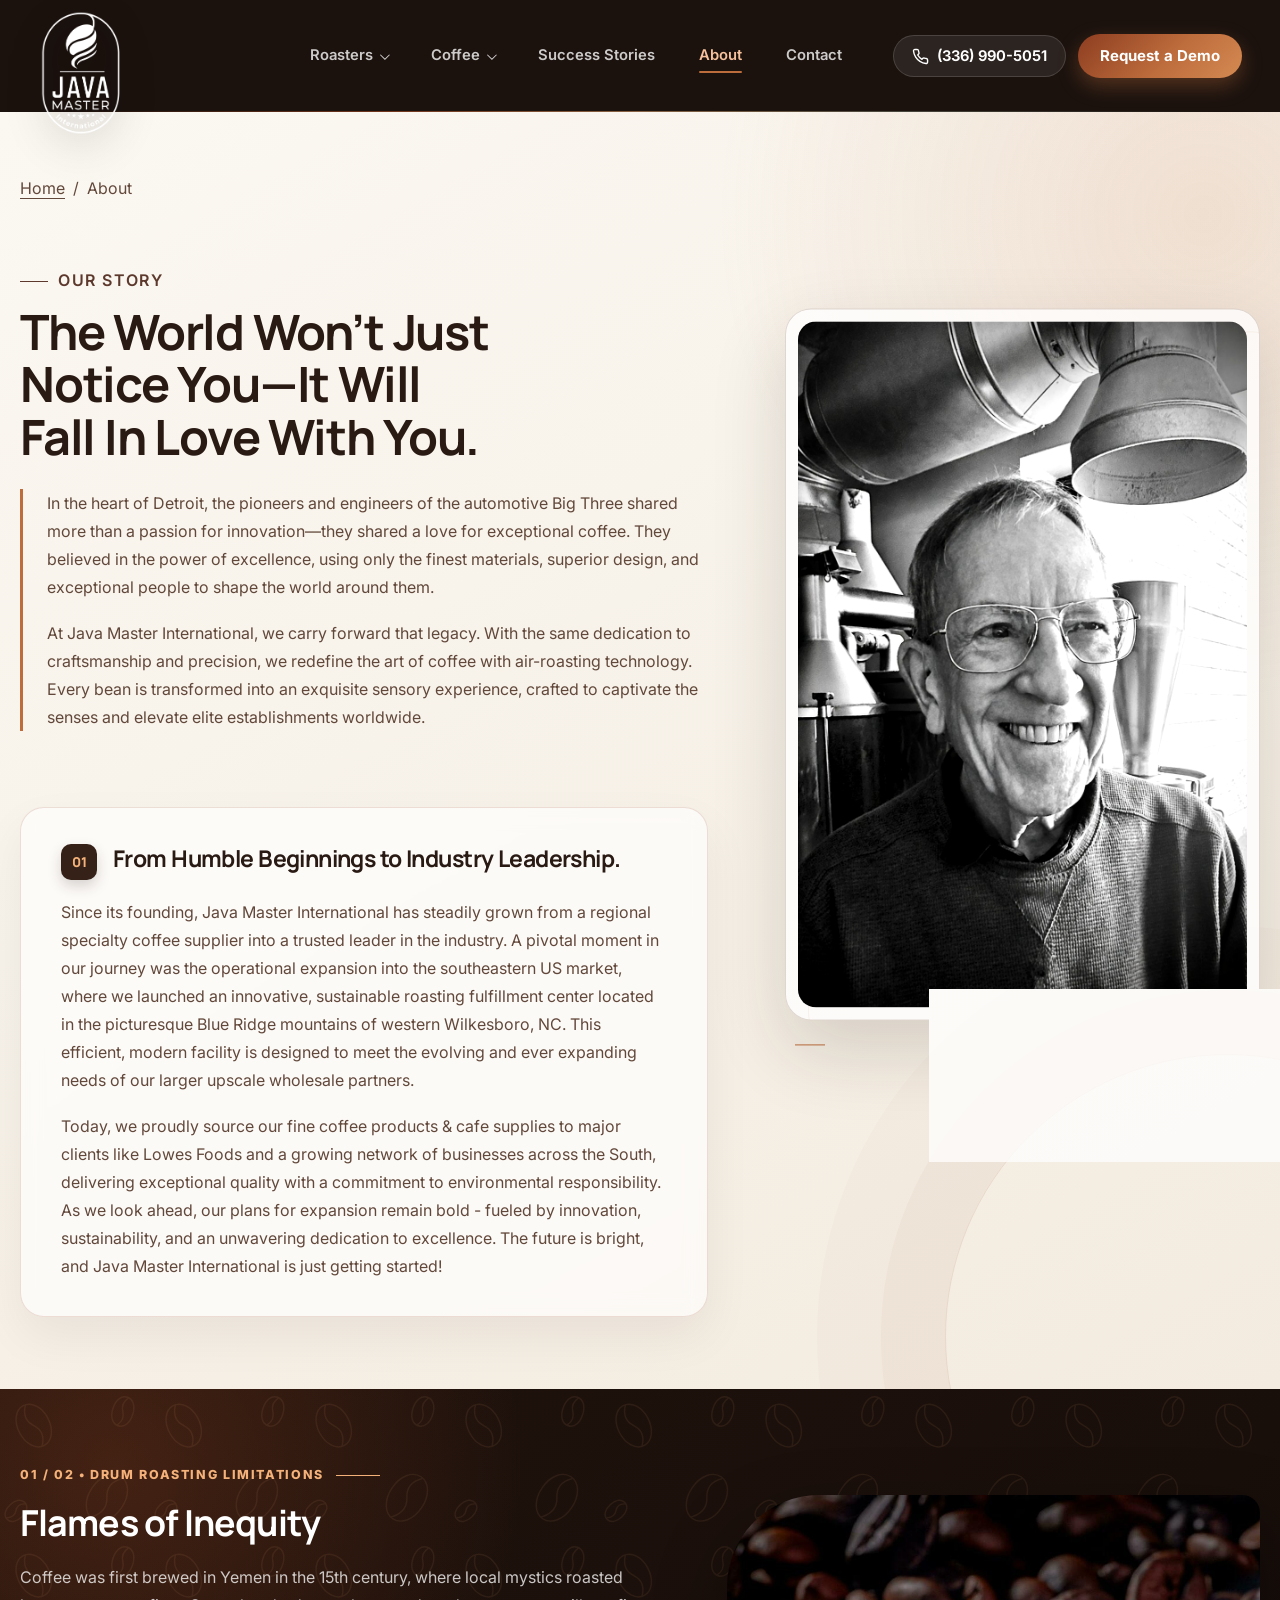
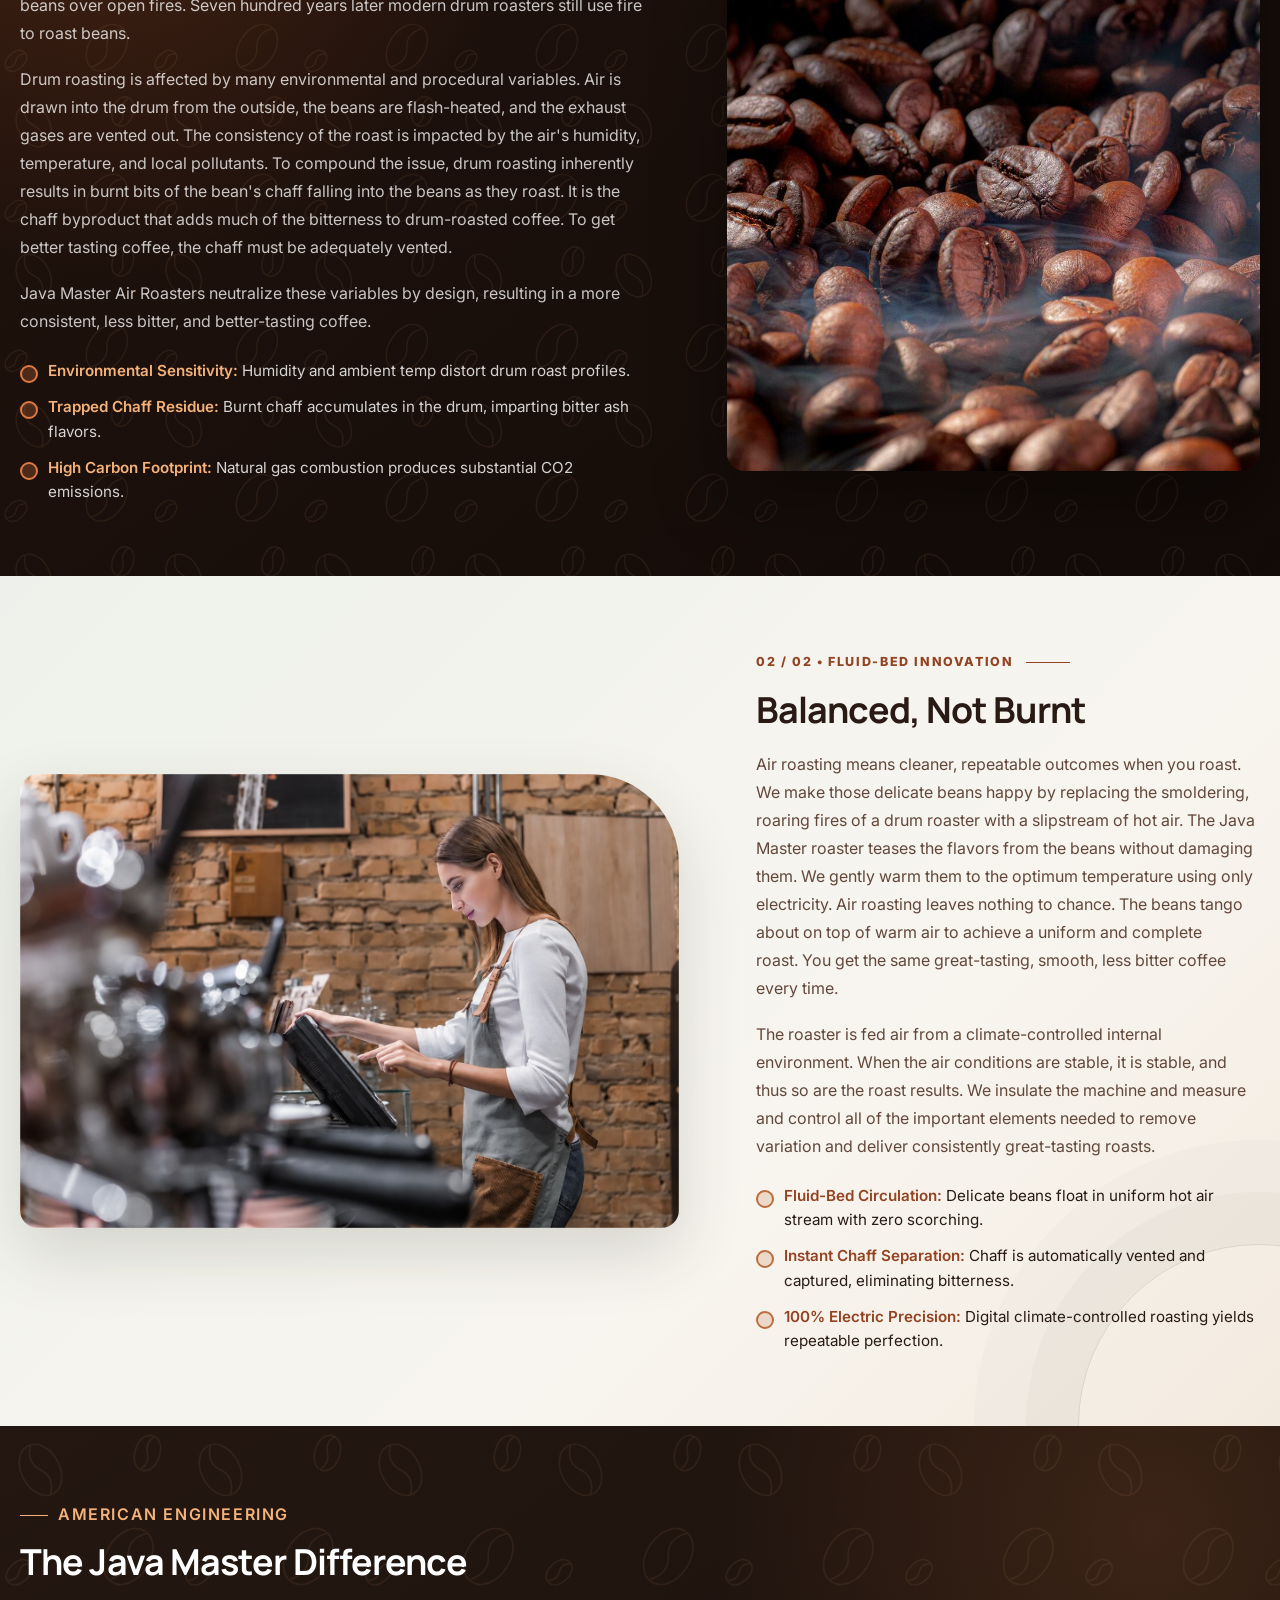
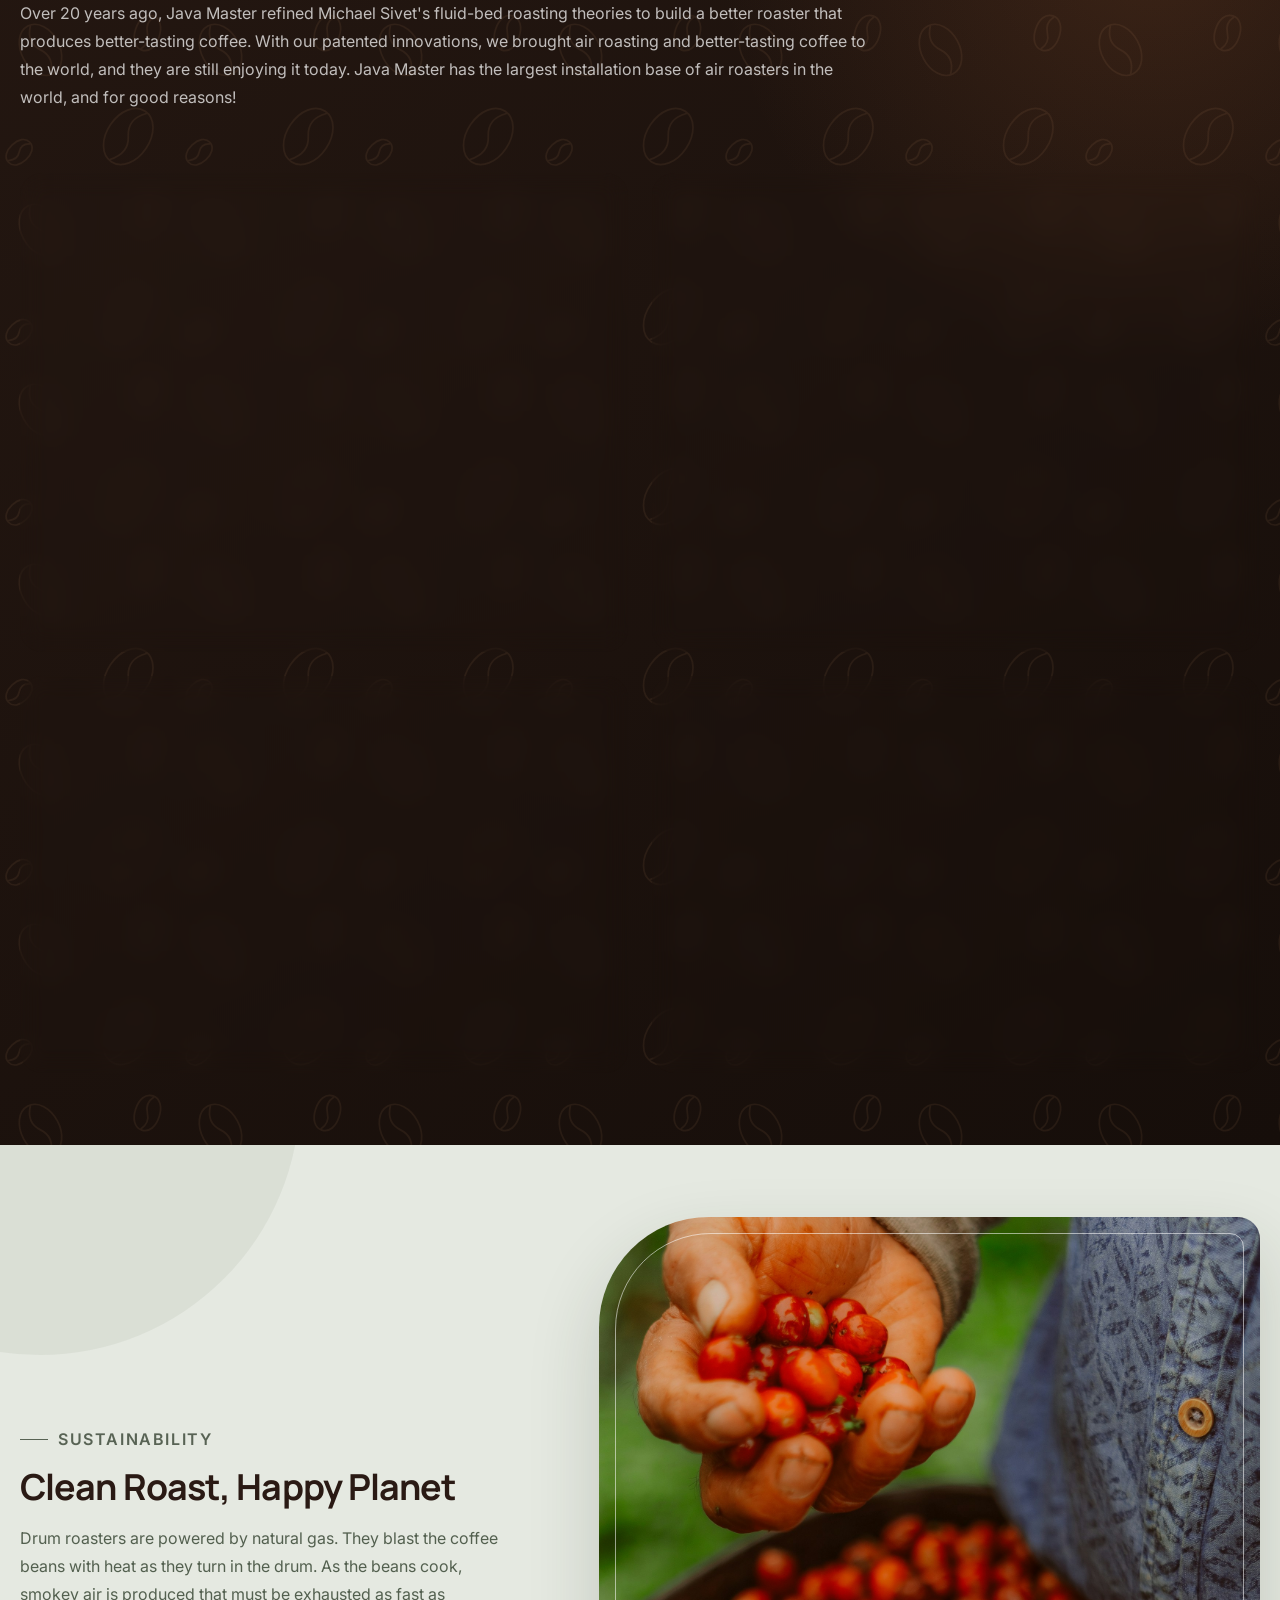
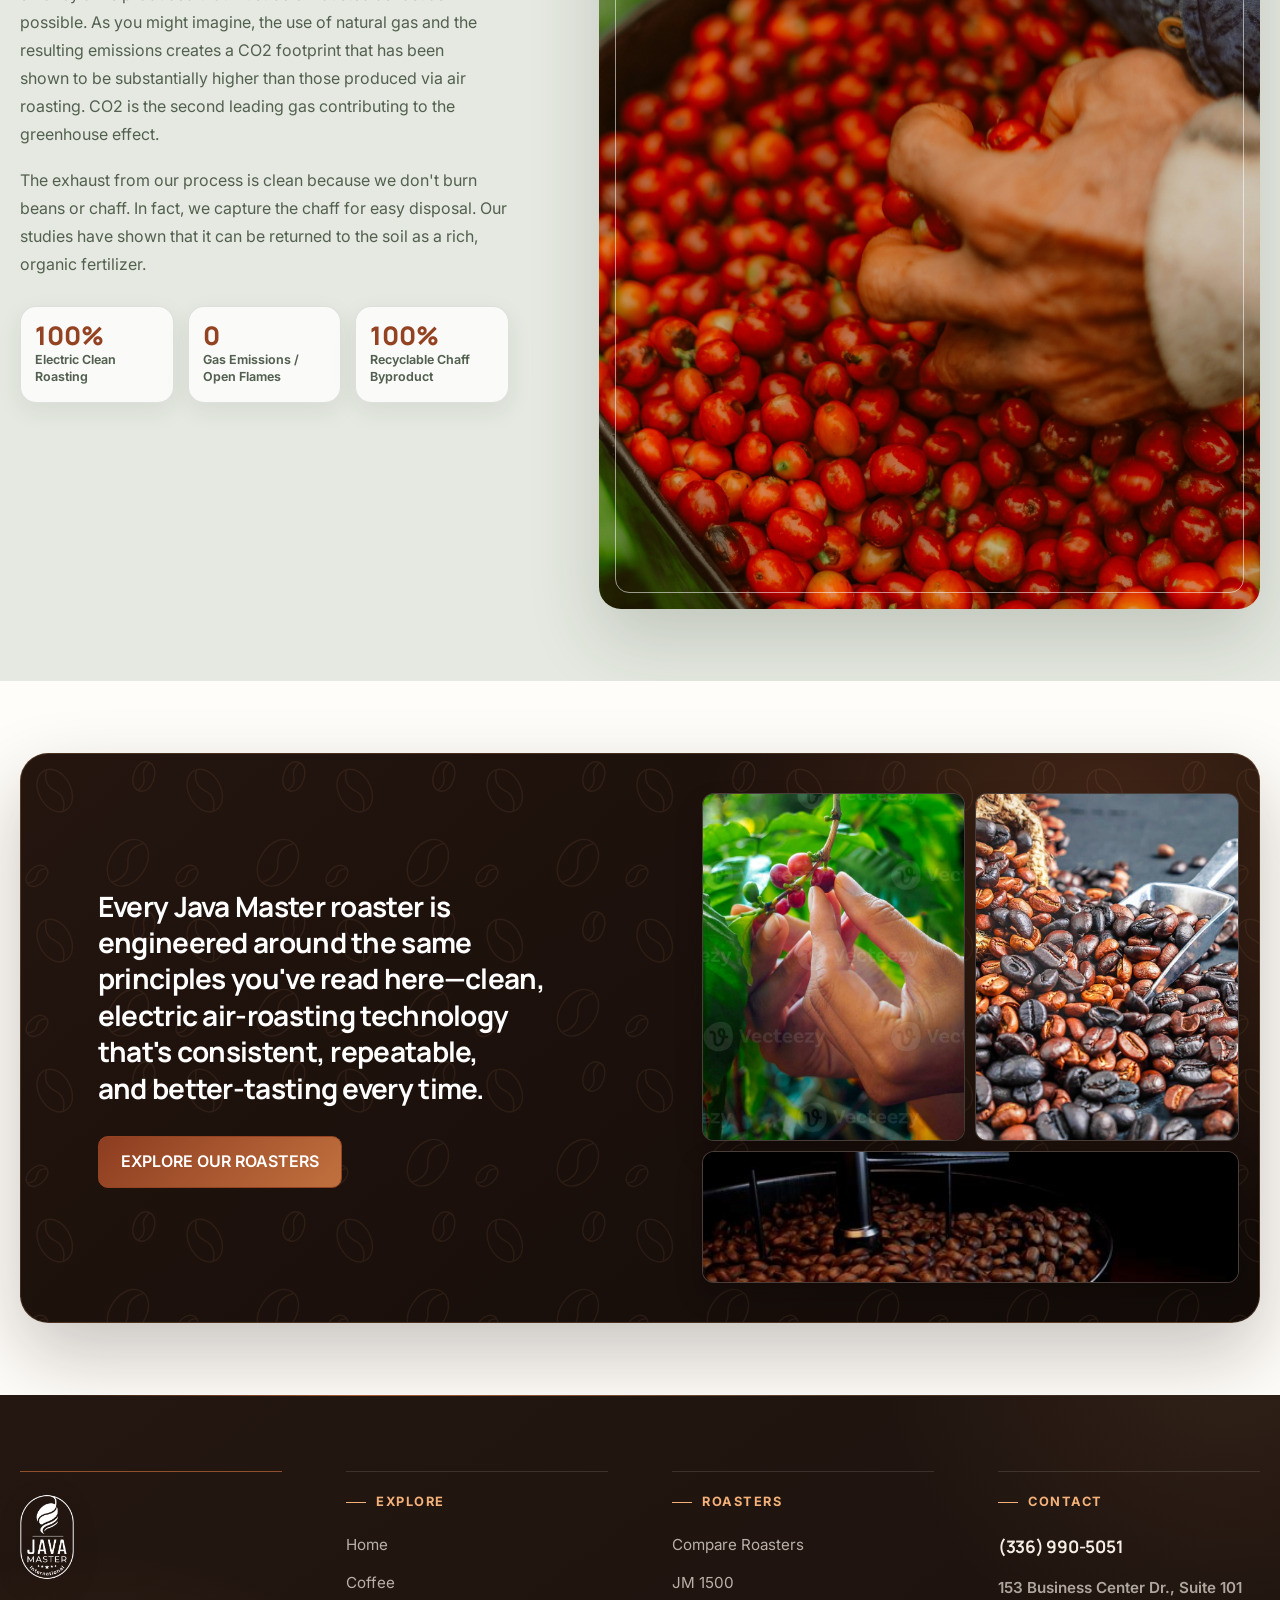
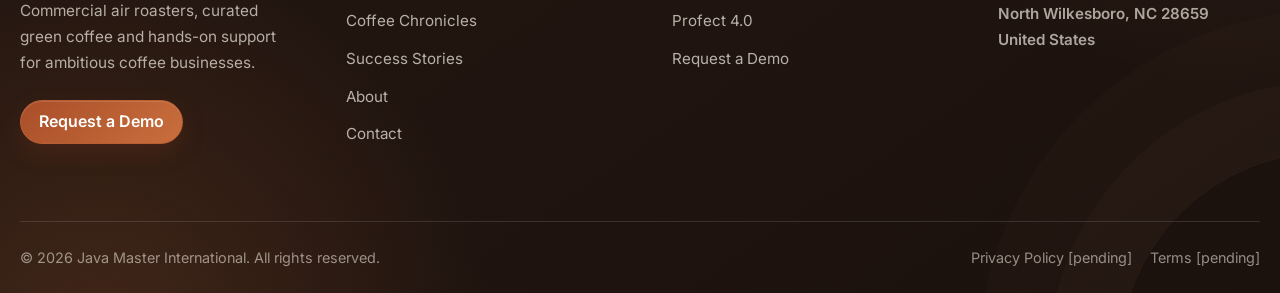
==== commit 5071ccd1: "Polish header alignment, fix purpose card spacing, redesign about page, and update success stories b" ====
--- a/about.html
+++ b/about.html
@@ -3,7 +3,6 @@
   <nav class="nav container" aria-label="Primary navigation">
     <a class="brand" href="index.html" aria-label="Java Master International home"><img class="brand__logo" src="assets/images/java-master-logo-updated-600.png" alt="Java Master International" width="379" height="600"></a>
     <ul class="nav__menu" id="primary-menu">
-      <li><a class="nav__link" href="index.html">Home</a></li>
       <li class="dropdown"><button class="dropdown__toggle" type="button" aria-expanded="false" aria-controls="roaster-menu">Roasters</button><ul class="dropdown__menu" id="roaster-menu"><li><a href="roasters.html">Compare Roasters</a></li><li><a href="jm-1500.html">JM 1500</a></li><li><a href="profect.html">Profect 4.0</a></li></ul></li>
       <li class="dropdown"><button class="dropdown__toggle" type="button" aria-expanded="false" aria-controls="coffee-menu">Coffee</button><ul class="dropdown__menu" id="coffee-menu"><li><a href="coffee.html">Coffee Collections</a></li><li><a href="coffee-chronicles.html">Coffee Chronicles</a></li></ul></li>
       <li><a class="nav__link" href="success-stories.html">Success Stories</a></li>
@@ -14,7 +13,6 @@
     </ul>
     <div class="nav__actions">
       <a class="header-phone" href="tel:+13369905051" aria-label="Call Java Master at (336) 990-5051"><svg aria-hidden="true" viewBox="0 0 24 24" width="18" height="18" fill="none" stroke="currentColor" stroke-width="2" stroke-linecap="round" stroke-linejoin="round"><path d="M22 16.92v3a2 2 0 0 1-2.18 2 19.79 19.79 0 0 1-8.63-3.07 19.5 19.5 0 0 1-6-6 19.79 19.79 0 0 1-3.07-8.67A2 2 0 0 1 4.11 2h3a2 2 0 0 1 2 1.72 12.84 12.84 0 0 0 .7 2.81 2 2 0 0 1-.45 2.11L8.09 9.91a16 16 0 0 0 6 6l1.27-1.27a2 2 0 0 1 2.11-.45 12.84 12.84 0 0 0 2.81.7A2 2 0 0 1 22 16.92z"/></svg><span>(336) 990-5051</span></a>
-      <button class="search-toggle" type="button" aria-label="Open site search" aria-expanded="false" aria-controls="site-search"><svg aria-hidden="true" viewBox="0 0 24 24"><circle cx="11" cy="11" r="7"></circle><path d="m20 20-4-4"></path></svg></button>
       <a class="button button--small button--accent" href="contact.html#demo-form">Request a Demo</a>
     </div>
     <button class="nav-toggle" type="button" aria-expanded="false" aria-controls="primary-menu" aria-label="Open navigation"><span></span></button>
@@ -44,8 +42,10 @@
             <p>At Java Master International, we carry forward that legacy. With the same dedication to craftsmanship and precision, we redefine the art of coffee with air-roasting technology. Every bean is transformed into an exquisite sensory experience, crafted to captivate the senses and elevate elite establishments worldwide.</p>
           </div>
           <div class="about-story__chapter">
-            <span class="about-story__chapter-index" aria-hidden="true">01</span>
-            <h2>From Humble Beginnings to Industry Leadership.</h2>
+            <div class="about-story__chapter-header">
+              <span class="about-story__chapter-index" aria-hidden="true">01</span>
+              <h2>From Humble Beginnings to Industry Leadership.</h2>
+            </div>
             <div class="about-copy">
               <p>Since its founding, Java Master International has steadily grown from a regional specialty coffee supplier into a trusted leader in the industry. A pivotal moment in our journey was the operational expansion into the southeastern US market, where we launched an innovative, sustainable roasting fulfillment center located in the picturesque Blue Ridge mountains of western Wilkesboro, NC. This efficient, modern facility is designed to meet the evolving and ever expanding needs of our larger upscale wholesale partners.</p>
               <p>Today, we proudly source our fine coffee products &amp; cafe supplies to major clients like Lowes Foods and a growing network of businesses across the South, delivering exceptional quality with a commitment to environmental responsibility. As we look ahead, our plans for expansion remain bold - fueled by innovation, sustainability, and an unwavering dedication to excellence. The future is bright, and Java Master International is just getting started!</p>
@@ -68,13 +68,18 @@
   <section class="section about-comparison about-comparison--fire" aria-labelledby="flames-title">
     <div class="container about-comparison__layout">
       <div class="about-comparison__content">
-        <span class="about-comparison__number" aria-hidden="true">01 / 02</span>
+        <span class="about-comparison__number" aria-hidden="true">01 / 02 • Drum Roasting Limitations</span>
         <h2 id="flames-title">Flames of Inequity</h2>
         <div class="about-copy">
           <p>Coffee was first brewed in Yemen in the 15th century, where local mystics roasted beans over open fires. Seven hundred years later modern drum roasters still use fire to roast beans.</p>
           <p>Drum roasting is affected by many environmental and procedural variables. Air is drawn into the drum from the outside, the beans are flash-heated, and the exhaust gases are vented out. The consistency of the roast is impacted by the air's humidity, temperature, and local pollutants. To compound the issue, drum roasting inherently results in burnt bits of the bean's chaff falling into the beans as they roast. It is the chaff byproduct that adds much of the bitterness to drum-roasted coffee. To get better tasting coffee, the chaff must be adequately vented.</p>
           <p>Java Master Air Roasters neutralize these variables by design, resulting in a more consistent, less bitter, and better-tasting coffee.</p>
         </div>
+        <ul class="about-points about-points--fire" role="list">
+          <li><strong>Environmental Sensitivity:</strong> Humidity and ambient temp distort drum roast profiles.</li>
+          <li><strong>Trapped Chaff Residue:</strong> Burnt chaff accumulates in the drum, imparting bitter ash flavors.</li>
+          <li><strong>High Carbon Footprint:</strong> Natural gas combustion produces substantial CO2 emissions.</li>
+        </ul>
       </div>
       <figure class="about-comparison__media about-comparison__media--fire">
         <div class="about-comparison__fire-collage">
@@ -93,12 +98,17 @@
         </picture>
       </figure>
       <div class="about-comparison__content about-comparison__content--air">
-        <span class="about-comparison__number" aria-hidden="true">02 / 02</span>
+        <span class="about-comparison__number" aria-hidden="true">02 / 02 • Fluid-Bed Innovation</span>
         <h2 id="balanced-title">Balanced, Not Burnt</h2>
         <div class="about-copy">
           <p>Air roasting means cleaner, repeatable outcomes when you roast. We make those delicate beans happy by replacing the smoldering, roaring fires of a drum roaster with a slipstream of hot air. The Java Master roaster teases the flavors from the beans without damaging them. We gently warm them to the optimum temperature using only electricity. Air roasting leaves nothing to chance. The beans tango about on top of warm air to achieve a uniform and complete roast. You get the same great-tasting, smooth, less bitter coffee every time.</p>
           <p>The roaster is fed air from a climate-controlled internal environment. When the air conditions are stable, it is stable, and thus so are the roast results. We insulate the machine and measure and control all of the important elements needed to remove variation and deliver consistently great-tasting roasts.</p>
         </div>
+        <ul class="about-points about-points--air" role="list">
+          <li><strong>Fluid-Bed Circulation:</strong> Delicate beans float in uniform hot air stream with zero scorching.</li>
+          <li><strong>Instant Chaff Separation:</strong> Chaff is automatically vented and captured, eliminating bitterness.</li>
+          <li><strong>100% Electric Precision:</strong> Digital climate-controlled roasting yields repeatable perfection.</li>
+        </ul>
       </div>
     </div>
   </section>
@@ -112,22 +122,34 @@
       </div>
       <div class="about-difference__grid">
         <article class="about-benefit-card about-benefit-card--automation">
-          <div class="about-benefit-card__icon" aria-hidden="true"><svg viewBox="0 0 24 24"><path d="M4 6h10M18 6h2M4 12h3M11 12h9M4 18h8M16 18h4"/><circle cx="16" cy="6" r="2"/><circle cx="9" cy="12" r="2"/><circle cx="14" cy="18" r="2"/></svg></div>
+          <div class="about-benefit-card__top">
+            <div class="about-benefit-card__icon" aria-hidden="true"><svg viewBox="0 0 24 24"><path d="M4 6h10M18 6h2M4 12h3M11 12h9M4 18h8M16 18h4"/><circle cx="16" cy="6" r="2"/><circle cx="9" cy="12" r="2"/><circle cx="14" cy="18" r="2"/></svg></div>
+            <span class="about-benefit-card__num" aria-hidden="true">01</span>
+          </div>
           <h3>SIMPLE, <span class="about-benefit-card__keep">REPEATABLE, PERSONALIZED</span></h3>
           <p>The difference between good coffee and amazing coffee comes from the slightest adjustment to one of the many variables of roast. Temperature, roast duration, and timing all greatly affect the end result. Add to that, every bean and mix warrants its own recipe for perfection. With most roasters, roast adjustments require constant monitoring and are made manually based on the memory of the person roasting. At Java Master, we build smart air roasters that fully automate the roast process according to the beans selected, to assure exactly the results that you and your customers want, "this time" and every time.</p>
         </article>
         <article class="about-benefit-card about-benefit-card--theater">
-          <div class="about-benefit-card__icon" aria-hidden="true"><svg viewBox="0 0 24 24"><path d="M2.5 12s3.5-6 9.5-6 9.5 6 9.5 6-3.5 6-9.5 6-9.5-6-9.5-6z"/><circle cx="12" cy="12" r="3"/></svg></div>
+          <div class="about-benefit-card__top">
+            <div class="about-benefit-card__icon" aria-hidden="true"><svg viewBox="0 0 24 24"><path d="M2.5 12s3.5-6 9.5-6 9.5 6 9.5 6-3.5 6-9.5 6-9.5-6z"/><circle cx="12" cy="12" r="3"/></svg></div>
+            <span class="about-benefit-card__num" aria-hidden="true">02</span>
+          </div>
           <h3>THEATER OF THE ROAST</h3>
           <p>In the competitive coffee world, customers have choices of where to go for great coffee. They will certainly favor the place that can offer them the freshest, smoothest coffee, roasted their way. You can offer even more than great taste! With a Java Master air roaster, we help you build your coffee café into a memorable experience that becomes the 'go to' place in the neighborhood. We bring you the 'Theater of the Roast.'</p>
         </article>
         <article class="about-benefit-card about-benefit-card--durable">
-          <div class="about-benefit-card__icon" aria-hidden="true"><svg viewBox="0 0 24 24"><path d="M12 3 4.5 6v5.5c0 4.8 3 7.8 7.5 9.5 4.5-1.7 7.5-4.7 7.5-9.5V6L12 3z"/><path d="m8.5 12 2.2 2.2 4.8-5"/></svg></div>
+          <div class="about-benefit-card__top">
+            <div class="about-benefit-card__icon" aria-hidden="true"><svg viewBox="0 0 24 24"><path d="M12 3 4.5 6v5.5c0 4.8 3 7.8 7.5 9.5 4.5-1.7 7.5-4.7 7.5-9.5V6L12 3z"/><path d="m8.5 12 2.2 2.2 4.8-5"/></svg></div>
+            <span class="about-benefit-card__num" aria-hidden="true">03</span>
+          </div>
           <h3>DURABLE &amp; ROBUST</h3>
           <p>Electric air roasting is a cleaner, more efficient way to roast beans for a superior tasting coffee. That's a fact. As the advantages of air roasting become acknowledged, roaster manufacturing companies are popping up all over the world. Beware the companies located in the USA but only importing and 'store-fronting' low quality roasters at bargain basement pricing. You can't afford costly repairs and even more costly downtime. Java Master is quality.</p>
         </article>
         <article class="about-benefit-card about-benefit-card--service">
-          <div class="about-benefit-card__icon" aria-hidden="true"><svg viewBox="0 0 24 24"><path d="M4 13v-2a8 8 0 0 1 16 0v2"/><path d="M4 13H2v5h4v-5H4zm16 0h2v5h-4v-5h2zM18 19c-1 1.3-3 2-6 2"/></svg></div>
+          <div class="about-benefit-card__top">
+            <div class="about-benefit-card__icon" aria-hidden="true"><svg viewBox="0 0 24 24"><path d="M4 13v-2a8 8 0 0 1 16 0v2"/><path d="M4 13H2v5h4v-5H4zm16 0h2v5h-4v-5h2zM18 19c-1 1.3-3 2-6 2"/></svg></div>
+            <span class="about-benefit-card__num" aria-hidden="true">04</span>
+          </div>
           <h3>ALL <span class="about-benefit-card__keep">INCLUSIVE SERVICE</span></h3>
           <p>As you probably know, there is more to roasting than picking the right roaster. Site selection, installation, bean selection, roast profiling, blend development, inventory management, menu content, maintenance and service are all a part of roasting. Don't rely on user manuals and 'on-line everything' to give you the service that you deserve and require when your roast. Rely on your Java Master partnership.</p>
         </article>
@@ -144,24 +166,24 @@
           <p>Drum roasters are powered by natural gas. They blast the coffee beans with heat as they turn in the drum. As the beans cook, smokey air is produced that must be exhausted as fast as possible. As you might imagine, the use of natural gas and the resulting emissions creates a CO2 footprint that has been shown to be substantially higher than those produced via air roasting. CO2 is the second leading gas contributing to the greenhouse effect.</p>
           <p>The exhaust from our process is clean because we don't burn beans or chaff. In fact, we capture the chaff for easy disposal. Our studies have shown that it can be returned to the soil as a rich, organic fertilizer.</p>
         </div>
+        <div class="about-sustainability__badges">
+          <div class="sustainability-badge">
+            <span class="sustainability-badge__value">100%</span>
+            <span class="sustainability-badge__label">Electric Clean Roasting</span>
+          </div>
+          <div class="sustainability-badge">
+            <span class="sustainability-badge__value">0</span>
+            <span class="sustainability-badge__label">Gas Emissions / Open Flames</span>
+          </div>
+          <div class="sustainability-badge">
+            <span class="sustainability-badge__value">100%</span>
+            <span class="sustainability-badge__label">Recyclable Chaff Byproduct</span>
+          </div>
+        </div>
       </div>
       <figure class="about-sustainability__media">
         <img src="assets/images/curated-coffee-cherries-v2.jpg" alt="Freshly harvested coffee cherries held by coffee growers" width="1800" height="2700" loading="lazy" decoding="async">
       </figure>
-    </div>
-  </section>
-
-  <section class="section section--sage section--retail-partners about-partners" aria-labelledby="about-partners-title">
-    <div class="container">
-      <div class="section__head about-partners__head"><h2 id="about-partners-title">A Few of Our Retail Partners</h2></div>
-      <div class="partner-image-grid" role="list" aria-label="Featured retail partners">
-        <article class="partner-logo-card" role="listitem"><span class="partner-logo-card__index" aria-hidden="true">01</span><div class="partner-logo-card__logo"><img src="assets/images/partners/joes-produce.webp" alt="Joe’s Produce Gourmet Market" width="200" height="187" loading="lazy"></div></article>
-        <article class="partner-logo-card" role="listitem"><span class="partner-logo-card__index" aria-hidden="true">02</span><div class="partner-logo-card__logo"><img src="assets/images/partners/knights-market.png" alt="Knight’s Market, established 1952" width="292" height="187" loading="lazy"></div></article>
-        <article class="partner-logo-card partner-logo-card--proving" role="listitem"><span class="partner-logo-card__index" aria-hidden="true">03</span><div class="partner-logo-card__logo partner-logo-card__logo--crop"><img src="assets/images/partners/proving-grounds.png" alt="The Proving Grounds Coffee and Ice Cream" width="1000" height="1000" loading="lazy"></div></article>
-        <article class="partner-logo-card" role="listitem"><span class="partner-logo-card__index" aria-hidden="true">04</span><div class="partner-logo-card__logo"><img src="assets/images/partners/holiday-market-canton.svg" alt="Holiday Market Canton" width="620" height="190" loading="lazy"></div></article>
-        <article class="partner-logo-card" role="listitem"><span class="partner-logo-card__index" aria-hidden="true">05</span><div class="partner-logo-card__logo"><img src="assets/images/partners/westborn-market.png" alt="Westborn Market" width="633" height="592" loading="lazy"></div></article>
-        <article class="partner-logo-card" role="listitem"><span class="partner-logo-card__index" aria-hidden="true">06</span><div class="partner-logo-card__logo"><img src="assets/images/partners/lowes-foods.svg" alt="Lowes Foods" width="185" height="114" loading="lazy"></div></article>
-      </div>
     </div>
   </section>
 
@@ -181,7 +203,7 @@
     </div>
   </section>
 
-  <section class="section section--tight about-contact-panel" aria-labelledby="about-contact-title">
+  <!-- <section class="section section--tight about-contact-panel" aria-labelledby="about-contact-title">
     <div class="container about-contact-panel__layout">
       <h2 id="about-contact-title"><span class="about-contact-panel__download" aria-disabled="true" title="Java Master Program PDF not available">Download</span> the Java Master Program &amp; Reserve Your Roaster Today</h2>
       <div class="about-contact-panel__links">
@@ -189,7 +211,7 @@
         <p>Sales &amp; Support: <a href="tel:+13369905051">336. 990. 5051</a></p>
       </div>
     </div>
-  </section>
+  </section> -->
 </main>
 <footer class="site-footer">
   <div class="container">
--- a/assets/css/style.css
+++ b/assets/css/style.css
@@ -44,7 +44,7 @@
   --section-padding-tablet: 60px;
   --section-padding-mobile: 48px;
   --section-padding: var(--section-padding-desktop);
-  --header-height: 92px;
+  --header-height: 104px;
   --hero-heading: #f4b27a;
   --ease: 280ms cubic-bezier(.2, .8, .2, 1);
 }
@@ -73,6 +73,7 @@
 .section { padding-block: var(--section-padding); }
 .section--tight { padding-block: clamp(32px, 3vw, 48px); }
 .section--paper { background: var(--paper); }
+.section--blog{display: none;}
 .section--sage { background: var(--sage-light); }
 .section--dark { background: var(--charcoal); color: var(--paper); }
 .section__head { display: grid; grid-template-columns: minmax(0, 8fr) minmax(240px, 4fr); align-items: end; gap: var(--section-content-gap); margin-bottom: var(--section-content-gap); }
@@ -88,14 +89,18 @@
 .skip-link { position: fixed; z-index: 9999; top: 12px; left: 12px; padding: 10px 16px; transform: translateY(-150%); background: var(--paper); color: var(--ink); border-radius: 4px; }
 .skip-link:focus { transform: none; }
 
-.site-header { position: sticky; z-index: 1000; top: 0; padding-block: 10px; background: #1b120e; color: #fff; transition: box-shadow var(--ease), background var(--ease), backdrop-filter var(--ease); }
-.site-header::after { display: none; }
+.site-header { position: sticky; z-index: 1000; top: 0; padding-block: 10px; overflow: visible; background: #1b120e; color: #fff; transition: box-shadow var(--ease), background var(--ease), backdrop-filter var(--ease); }
+.site-header::after { position: absolute; right: 0; bottom: 0; left: 0; height: 1px; background: linear-gradient(90deg, transparent 5%, rgba(147,67,34,.72) 30%, rgba(244,178,122,.5) 50%, rgba(135,145,127,.42) 70%, transparent 95%); content: ""; }
 .site-header.is-scrolled { background: rgba(27,18,14,.78); box-shadow: 0 14px 38px rgba(12,7,4,.24); -webkit-backdrop-filter: blur(22px) saturate(135%); backdrop-filter: blur(22px) saturate(135%); }
-.nav { min-height: calc(var(--header-height) - 20px); display: flex; align-items: center; gap: 14px; padding: 4px 18px; border: 0; border-radius: 999px; }
-.brand { display: inline-flex; flex: 0 0 auto; align-items: center; margin-right: auto; text-decoration: none; }
+.nav { position: relative; min-height: calc(var(--header-height) - 20px); display: flex; align-items: center; justify-content: space-between; gap: 20px; padding: 4px 18px; border: 0; border-radius: 999px; }
+.brand { display: inline-flex; flex: 0 0 auto; align-items: center; margin-right: 0; text-decoration: none; }
 .brand__logo { width: auto; height: 64px; display: block; object-fit: contain; filter: drop-shadow(0 8px 16px rgba(8,4,2,.18)); transition: transform var(--ease), filter var(--ease); }
+.site-header .brand { position: relative; width: 86px; height: calc(var(--header-height) - 20px); z-index: 2; flex: 0 0 auto; }
+.site-header .brand__logo { position: absolute; top: -3px; left: 50%; height: 124px; max-width: none; transform: translateX(-50%); filter: drop-shadow(0 12px 20px rgba(8,4,2,.42)); transition: top var(--ease), height var(--ease), transform var(--ease), filter var(--ease); }
+.site-header.is-scrolled .brand__logo { top: -2px; height: 100px; }
+.site-header .brand:hover .brand__logo { transform: translateX(-50%) translateY(-1px) scale(1.02); }
 .brand:hover .brand__logo { transform: translateY(-1px) scale(1.02); filter: drop-shadow(0 10px 18px rgba(8,4,2,.25)); }
-.nav__menu { display: flex; align-items: center; gap: 6px; margin: 0; padding: 0; border: 0; background: transparent; box-shadow: none; list-style: none; }
+.nav__menu { position: static; transform: none; display: flex; align-items: center; gap: clamp(8px, 1.4vw, 20px); margin: 0 0 0 auto; padding: 0; border: 0; background: transparent; box-shadow: none; list-style: none; }
 .nav__link, .dropdown__toggle { position: relative; display: inline-flex; min-height: 40px; align-items: center; gap: 7px; padding: 8px 13px; border: 0; border-radius: 0; background: transparent; color: rgba(255,255,255,.78); font-size: .925rem; font-weight: 600; line-height: 1.3; text-decoration: none; cursor: pointer; transition: color var(--ease); }
 .nav__link::after { position: absolute; right: 13px; bottom: 3px; left: 13px; height: 2px; border-radius: 999px; background: var(--copper); opacity: 0; transform: scaleX(.45); content: ""; transition: opacity var(--ease), transform var(--ease); }
 .nav__link:hover, .dropdown__toggle:hover, .dropdown__toggle[aria-expanded="true"] { background: transparent; color: #fff; }
@@ -112,17 +117,17 @@
 .dropdown__menu a { display: block; padding: 10px 14px; border-radius: 10px; color: rgba(255,255,255,.78); font-size: .95rem; font-weight: 600; text-decoration: none; transition: background var(--ease), color var(--ease), transform var(--ease); }
 .dropdown__menu a:hover, .dropdown__menu a:focus-visible { background: rgba(255,255,255,.08); color: #fff; transform: translateX(2px); }
 .dropdown__menu a[aria-current="page"] { background: rgba(201,111,61,.17); color: #f6c19b; }
-.nav__actions { display: flex; flex: 0 0 auto; align-items: center; gap: 8px; }
-.header-phone { min-height: 42px; display: inline-flex; align-items: center; gap: 8px; padding: 7px 12px; border: 1px solid rgba(255,255,255,.11); border-radius: 999px; background: rgba(255,255,255,.045); color: rgba(255,255,255,.84); font-size: .92rem; font-weight: 650; line-height: 1; text-decoration: none; white-space: nowrap; transition: color var(--ease), background var(--ease), border-color var(--ease); }
-.header-phone:hover { border-color: rgba(244,178,122,.28); background: rgba(244,178,122,.08); color: #f4b27a; }
+.nav__actions { display: flex; flex: 0 0 auto; align-items: center; gap: 12px; margin-left: 18px; }
+.header-phone { min-height: 42px; display: inline-flex; align-items: center; gap: 8px; padding: 8px 18px; border: 1px solid rgba(255,255,255,.14); border-radius: 999px; background: rgba(255,255,255,.08); color: #fff; font-size: .92rem; font-weight: 650; line-height: 1; text-decoration: none; white-space: nowrap; transition: color var(--ease), background var(--ease), border-color var(--ease), transform var(--ease); }
+.header-phone:hover { border-color: rgba(255,255,255,.3); background: rgba(255,255,255,.14); color: #fff; transform: translateY(-1px); }
 .nav__mobile-contact, .nav__mobile-cta { display: none; }
-.header-phone svg, .search-toggle svg, .search-close svg { width: 20px; height: 20px; fill: none; stroke: currentColor; stroke-linecap: round; stroke-linejoin: round; stroke-width: 1.8; }
+.header-phone svg, .search-toggle svg, .search-close svg { width: 17px; height: 17px; fill: none; stroke: currentColor; stroke-linecap: round; stroke-linejoin: round; stroke-width: 2; }
 .search-toggle, .search-close { width: 42px; height: 42px; display: inline-grid; flex: 0 0 auto; place-items: center; padding: 0; border: 1px solid rgba(255,255,255,.14); border-radius: 50%; background: rgba(255,255,255,.055); color: #fff; cursor: pointer; transition: background var(--ease), color var(--ease), transform var(--ease); }
 .search-toggle { border: 0; background: transparent; }
 .search-toggle:hover { background: transparent; color: #f4b27a; transform: translateY(-1px); }
 .search-close:hover { border-color: rgba(255,255,255,.5); background: rgba(255,255,255,.12); transform: translateY(-1px); }
-.site-header .button--small { min-height: 42px; padding-inline: 18px; border-color: #b85f32; border-radius: 999px; background-image: var(--button-gradient); box-shadow: 0 9px 22px rgba(127,52,24,.3), inset 0 1px 0 rgba(255,255,255,.14); }
-.site-header .button--small:hover { border-color: #d07b4c; background-image: var(--button-gradient-hover); box-shadow: 0 12px 26px rgba(127,52,24,.38); }
+.site-header .button--small { min-height: 42px; padding: 10px 22px; border: 0; border-radius: 999px; background: var(--copper); background-image: var(--button-gradient); color: #ffffff; font-size: .9375rem; font-weight: 700; white-space: nowrap; box-shadow: 0 8px 20px rgba(189,108,60,.35); display: inline-flex; align-items: center; justify-content: center; transition: all var(--ease); }
+.site-header .button--small:hover { background-image: var(--button-gradient-hover); box-shadow: 0 10px 24px rgba(189,108,60,.45); transform: translateY(-1px); }
 .nav-toggle { display: none; width: 44px; height: 44px; padding: 0; border: 1px solid rgba(255,255,255,.18); border-radius: 14px; background: rgba(255,255,255,.055); cursor: pointer; }
 .site-header .nav-toggle { border-color: rgba(255,255,255,.28); }
 .nav-toggle span, .nav-toggle::before, .nav-toggle::after { display: block; width: 20px; height: 1.5px; margin: 5px auto; background: #fff; content: ""; transition: var(--ease); }
@@ -193,7 +198,7 @@
 .process { display: grid; grid-template-columns: repeat(5, minmax(0, 1fr)); align-items: stretch; gap: 16px; counter-reset: steps; }
 .process__item { position: relative; min-height: 224px; display: flex; flex-direction: column; padding: 26px; overflow: hidden; border: 1px solid var(--line); border-radius: var(--radius); background: var(--paper); box-shadow: var(--shadow-card); counter-increment: steps; transition: transform var(--card-transition), border-color var(--card-transition), box-shadow var(--card-transition); }
 .process__item::before { width: 44px; height: 44px; display: grid; place-items: center; margin-bottom: 28px; border: 1px solid rgba(162,71,39,.3); border-radius: 50%; background: rgba(199,97,54,.08); color: var(--copper-dark); font: 600 1rem/1 var(--font-body); content: "0" counter(steps); transition: transform var(--card-transition), background-color var(--card-transition); }
-.process__item::after { position: absolute; top: 0; right: 0; width: 72px; height: 4px; border-radius: 0 0 0 4px; background: var(--copper); content: ""; }
+.process__item::after { position: absolute; top: 0; right: 0; width: 84px; height: 4px; border-radius: 0 0 0 4px; background: linear-gradient(90deg, #934322, #e19961); content: ""; }
 .process__item:hover { transform: translateY(-4px); border-color: var(--card-border-hover); box-shadow: var(--shadow-card-hover); }
 .process__item:hover::before { transform: translateY(-2px); background: rgba(199,97,54,.14); }
 .process__item h3 { margin-bottom: var(--card-title-description-gap); font-size: var(--font-size-h3); }
@@ -319,20 +324,24 @@
 .testimonial__heading { display: flex; flex-direction: column; gap: 8px; }
 .testimonial__heading h2 { font-size: var(--font-size-h2); line-height: 1.15; color: var(--espresso); text-wrap: balance; margin-bottom: 0; }
 .testimonial__sub { color: var(--ink-soft); font-size: 1.0625rem; line-height: 1.6; margin: 0; }
-.testimonial { position: relative; margin: 0; padding: clamp(36px, 5vw, 54px); border: 1px solid var(--line); border-radius: 28px; background: #ffffff; box-shadow: 0 20px 50px rgba(37,24,17,.06); transition: transform var(--card-transition), box-shadow var(--card-transition), border-color var(--card-transition); }
-.testimonial:hover { transform: translateY(-3px); border-color: var(--copper); box-shadow: 0 24px 60px rgba(37,24,17,.1); }
-.testimonial__header { display: flex; align-items: center; justify-content: space-between; margin-bottom: 24px; }
-.testimonial__stars { display: flex; gap: 4px; color: #e58a44; }
-.testimonial__stars svg { width: 18px; height: 18px; fill: currentColor; }
-.testimonial__tag { display: inline-flex; align-items: center; gap: 6px; padding: 4px 12px; border-radius: 999px; background: rgba(201, 111, 61, .1); color: var(--copper-dark); font-size: 0.75rem; font-weight: 700; text-transform: uppercase; letter-spacing: .04em; }
-.testimonial__mark { position: absolute; bottom: 28px; right: 36px; color: rgba(201, 111, 61, .12); font-family: Georgia, serif; font-size: clamp(5rem, 8vw, 7.5rem); line-height: 1; pointer-events: none; }
-.testimonial blockquote { position: relative; z-index: 1; margin: 0; }
-.testimonial blockquote p { max-width: 46ch; margin-bottom: 28px; color: var(--espresso); font-family: var(--font-title); font-size: clamp(1.2rem, 1.8vw, 1.55rem); font-weight: 600; letter-spacing: -.02em; line-height: 1.48; text-wrap: pretty; }
-.testimonial figcaption { display: flex; align-items: center; gap: 16px; position: relative; z-index: 1; }
-.testimonial__avatar { width: 48px; height: 48px; border-radius: 50%; background: linear-gradient(135deg, var(--copper) 0%, var(--copper-dark) 100%); color: #fff; font-family: var(--font-title); font-weight: 700; font-size: 1.125rem; display: grid; place-items: center; box-shadow: 0 4px 12px rgba(201,111,61,.3); }
-.testimonial__meta { display: flex; flex-direction: column; gap: 2px; }
-.testimonial__meta strong { font-family: var(--font-title); font-size: 1.125rem; font-weight: 700; color: var(--espresso); }
-.testimonial__meta span { font-size: 0.875rem; color: var(--ink-soft); font-weight: 500; }
+
+.testimonial-slider { position: relative; width: 100%; min-width: 0; }
+.testimonial-slider__viewport { overflow: hidden; width: 100%; border-radius: 28px; }
+.testimonial-slider__track { display: flex; width: 100%; transition: transform 500ms cubic-bezier(0.2, 0.9, 0.3, 1); will-change: transform; }
+.testimonial-slider__slide { flex: 0 0 100%; width: 100%; min-width: 100%; box-sizing: border-box; }
+.testimonial-slider .coffee-quote { min-height: 340px; height: 100%; background: #ffffff; border: 1px solid rgba(147, 67, 34, 0.18); border-radius: 28px; box-shadow: 0 20px 50px rgba(37, 24, 17, 0.07), inset 0 1px 0 #fff; }
+.testimonial-slider .coffee-quote:hover { transform: none; }
+.testimonial-slider__controls { display: flex; align-items: center; justify-content: space-between; margin-top: 18px; padding-inline: 4px; }
+.testimonial-slider__dots { display: flex; align-items: center; gap: 8px; }
+.testimonial-slider__dot { width: 10px; height: 10px; padding: 0; border-radius: 999px; border: none; background: rgba(147, 67, 34, 0.25); cursor: pointer; transition: all 260ms ease; }
+.testimonial-slider__dot:hover { background: rgba(147, 67, 34, 0.55); }
+.testimonial-slider__dot.is-active { background: var(--copper); width: 28px; }
+.testimonial-slider__dot:focus-visible, .testimonial-slider__arrow:focus-visible { outline: 2px solid var(--copper); outline-offset: 2px; }
+.testimonial-slider__arrows { display: flex; align-items: center; gap: 10px; }
+.testimonial-slider__arrow { display: grid; place-items: center; width: 42px; height: 42px; padding: 0; border-radius: 50%; border: 1px solid rgba(147, 67, 34, 0.2); background: #ffffff; color: var(--espresso); cursor: pointer; transition: all 220ms ease; box-shadow: 0 4px 12px rgba(37, 24, 17, 0.05); }
+.testimonial-slider__arrow:hover { border-color: var(--copper); color: var(--copper-dark); background: #fff9f5; transform: translateY(-1px); box-shadow: 0 6px 16px rgba(201, 111, 61, 0.16); }
+.testimonial-slider__arrow:active { transform: translateY(0); }
+.testimonial-slider__arrow svg { display: block; }
 
 .section--demo-showcase { padding-top: clamp(16px, 2.5vw, 24px); padding-bottom: clamp(48px, 6vw, 76px); }
 .demo-showcase { position: relative; display: grid; grid-template-columns: minmax(0, 6.8fr) minmax(300px, 5.2fr); align-items: center; gap: clamp(36px, 5vw, 68px); margin-top: 20px; padding: clamp(36px, 5vw, 64px); border: 1px solid rgba(224, 122, 66, .28); border-radius: var(--radius-lg); background: radial-gradient(ellipse at 85% 20%, rgba(201, 111, 61, .22) 0%, transparent 60%), linear-gradient(145deg, #18110D 0%, #261912 60%, #150E0A 100%); color: #fff; box-shadow: 0 24px 60px rgba(18, 11, 7, .25), inset 0 1px 0 rgba(255, 255, 255, .12); overflow: hidden; }
@@ -456,34 +465,66 @@
 .section--simple-roast-dark h2 { color: #fff; font-size: var(--font-size-h2); line-height: 1.18; margin-bottom: 16px; text-wrap: balance; }
 .section--simple-roast-dark .simple-roast__desc { color: rgba(255, 255, 255, .84); font-size: 1.125rem; line-height: 1.65; margin-bottom: 28px; text-wrap: pretty; }
 .payback-grid { display: grid; grid-template-columns: repeat(2, 1fr); gap: 18px; }
-.section--simple-roast-dark .payback-card { display: flex; flex-direction: column; justify-content: center; padding: clamp(22px, 3vw, 32px); border: 1px solid rgba(244, 178, 122, .24); border-radius: var(--radius); background: linear-gradient(145deg, rgba(46, 30, 22, .75) 0%, rgba(26, 17, 12, .9) 100%); backdrop-filter: blur(12px); box-shadow: 0 16px 36px rgba(0,0,0,.35); transition: transform var(--card-transition), box-shadow var(--card-transition), border-color var(--card-transition); }
+.section--simple-roast-dark .payback-card { position: relative; display: flex; flex-direction: column; justify-content: center; padding: clamp(22px, 3vw, 32px); border: 3px solid rgba(244, 178, 122, .24); border-radius: var(--radius); background: linear-gradient(145deg, rgba(46, 30, 22, .75) 0%, rgba(26, 17, 12, .9) 100%); backdrop-filter: blur(12px); box-shadow: 0 16px 36px rgba(0,0,0,.35); transition: transform var(--card-transition), box-shadow var(--card-transition), border-color var(--card-transition); }
+.section--simple-roast-dark .payback-card:nth-child(2), .section--simple-roast-dark .payback-card:nth-child(3) { border-color: transparent; background: linear-gradient(145deg, #2e1d15 0%, #1a110c 100%) padding-box, linear-gradient(120deg, #813d27 0%, #eea16a 52%, #788875 100%) border-box; box-shadow: 0 18px 42px rgba(0,0,0,.42), 0 0 24px rgba(210,126,75,.08); }
 .section--simple-roast-dark .payback-card:hover { transform: translateY(-3px); border-color: rgba(244, 178, 122, .65); box-shadow: 0 20px 44px rgba(0,0,0,.5); }
 .section--simple-roast-dark .payback-card__value { font-family: var(--font-title); font-size: clamp(2rem, 3vw, 2.6rem); font-weight: 700; color: #f4b27a; line-height: 1.1; margin-bottom: 6px; letter-spacing: -.03em; }
 .section--simple-roast-dark .payback-card__label { font-size: 1.0625rem; font-weight: 600; color: #fff; line-height: 1.35; }
 .section--simple-roast-dark .payback-card__sub { margin-top: 6px; font-size: 0.8125rem; color: rgba(255, 255, 255, .65); font-style: italic; }
 
-/* Section 4: Our Story Editorial Brand Presentation (Light Background) */
-.section--story-brand { background: var(--ivory); color: var(--ink); padding-block: clamp(56px, 7vw, 96px); }
-.story-brand { display: grid; grid-template-columns: minmax(320px, 5.2fr) minmax(0, 6.8fr); gap: clamp(36px, 6vw, 72px); align-items: center; }
+/* Our Story Editorial Brand Presentation */
+.section--story-brand { position: relative; overflow: hidden; background: radial-gradient(circle at 8% 0, rgba(201,111,61,.2), transparent 30%), radial-gradient(circle at 100% 100%, rgba(88,99,84,.12), transparent 28%), linear-gradient(145deg, #21140f 0%, #160d09 100%); color: #fff; padding-block: clamp(64px, 8vw, 108px); }
+.section--story-brand::before { position: absolute; inset: 0; opacity: .08; background-image: url('../images/coffee-bean-pattern.svg'); background-size: 190px 190px; -webkit-mask-image: linear-gradient(90deg, #000, transparent 46%, #000); mask-image: linear-gradient(90deg, #000, transparent 46%, #000); pointer-events: none; content: ""; }
+.story-brand { position: relative; z-index: 1; display: grid; grid-template-columns: minmax(320px, 5.2fr) minmax(0, 6.8fr); gap: clamp(36px, 6vw, 72px); align-items: center; }
 .story-brand__media-col { display: flex; flex-direction: column; gap: 16px; }
-.story-brand__image-wrap { position: relative; border-radius: var(--radius-lg); overflow: hidden; box-shadow: 0 20px 48px rgba(37,24,17,.12); background: var(--espresso); }
-.story-brand__image-wrap img { width: 100%; height: auto; display: block; object-fit: cover; transition: transform 600ms ease; }
+.story-brand__image-wrap { position: relative; border: 1px solid rgba(244,178,122,.28); border-radius: var(--radius-lg); overflow: hidden; box-shadow: 0 28px 64px rgba(5,3,2,.4); background: var(--espresso); }
+.story-brand__image-wrap::after { position: absolute; inset: 0; background: linear-gradient(180deg, transparent 55%, rgba(18,10,7,.24)); pointer-events: none; content: ""; }
+.story-brand__image-wrap img { width: 100%; height: auto; display: block; object-fit: cover; filter: saturate(.88) contrast(1.04); transition: transform 600ms ease, filter 600ms ease; }
 .story-brand__image-wrap:hover img { transform: scale(1.03); }
-.story-brand__stat-badge { position: absolute; bottom: 20px; left: 20px; display: flex; align-items: center; gap: 12px; padding: 12px 20px; border-radius: var(--radius); background: rgba(22, 14, 10, .88); backdrop-filter: blur(12px); border: 1px solid rgba(244, 178, 122, .35); color: #fff; box-shadow: 0 12px 30px rgba(0,0,0,.3); }
+.story-brand__stat-badge { position: absolute; z-index: 2; bottom: 20px; left: 20px; display: flex; align-items: center; gap: 12px; padding: 12px 20px; border-radius: var(--radius); background: rgba(22, 14, 10, .88); backdrop-filter: blur(12px); border: 1px solid rgba(244, 178, 122, .35); color: #fff; box-shadow: 0 12px 30px rgba(0,0,0,.3); }
 .stat-badge__num { font-family: var(--font-title); font-size: 1.85rem; font-weight: 800; color: #f4b27a; line-height: 1; letter-spacing: -.03em; }
 .stat-badge__label { font-size: 0.875rem; font-weight: 600; line-height: 1.25; color: rgba(255, 255, 255, .95); max-width: 130px; }
 .story-brand__heritage-strip { display: flex; align-items: center; gap: 10px; flex-wrap: wrap; }
-.heritage-pill { display: inline-flex; align-items: center; padding: 6px 14px; border-radius: 999px; background: rgba(201, 111, 61, .1); border: 1px solid rgba(201, 111, 61, .25); color: var(--copper-dark); font-size: 0.8125rem; font-weight: 700; letter-spacing: .02em; text-transform: uppercase; }
-.heritage-sep { color: var(--copper); font-weight: 700; font-size: 0.875rem; }
-.story-brand__content-col .eyebrow { margin-bottom: 12px; color: var(--copper-dark); }
-.story-brand__content-col h2 { margin-bottom: 22px; font-size: var(--font-size-h2); line-height: 1.2; text-wrap: balance; color: var(--espresso); }
-.story-brand__body p { color: var(--ink-soft); font-size: 1.0625rem; line-height: 1.72; margin-bottom: 18px; text-wrap: pretty; }
+.heritage-pill { display: inline-flex; align-items: center; padding: 7px 14px; border-radius: 999px; background: rgba(255,255,255,.055); border: 1px solid rgba(244,178,122,.22); color: rgba(255,255,255,.72); font-size: 0.75rem; font-weight: 700; letter-spacing: .05em; text-transform: uppercase; }
+.heritage-sep { color: #f4b27a; font-weight: 700; font-size: 0.875rem; }
+.story-brand__content-col .eyebrow { margin-bottom: 14px; color: #f4b27a; }
+.story-brand__content-col h2 { max-width: 680px; margin-bottom: 26px; color: #fff; letter-spacing: -.04em; line-height: 1.08; text-wrap: balance; }
+.story-brand__body { padding-left: 24px; border-left: 2px solid rgb(244 178 122 / 50%); }
+.story-brand__body p { color: rgba(255,255,255,.7); font-size: 1.0625rem; line-height: 1.75; margin-bottom: 18px; text-wrap: pretty; }
 .story-brand__body p:last-child { margin-bottom: 0; }
 
-/* Section 5: Purchase Assistance CTA Banner */
-.section--purchase-cta { padding-block: clamp(36px, 5vw, 64px); background: linear-gradient(100deg, #1d130e 0%, #2a1a12 52%, #1c120d 100%); }
-.purchase-cta { position: relative; display: grid; grid-template-columns: minmax(0, 1.45fr) minmax(300px, .75fr); align-items: center; gap: clamp(32px, 5vw, 72px); padding: clamp(36px, 5vw, 64px); overflow: hidden; border: 1px solid rgba(244, 178, 122, .24); border-radius: var(--radius-lg); background: linear-gradient(135deg, rgba(255, 255, 255, .075), rgba(255, 255, 255, .025)); box-shadow: 0 24px 60px rgba(8, 5, 3, .32), inset 0 1px 0 rgba(255, 255, 255, .08); }
-.purchase-cta::before { position: absolute; width: 320px; aspect-ratio: 1; top: -190px; right: -90px; border-radius: 50%; background: rgba(201, 111, 61, .16); filter: blur(2px); pointer-events: none; content: ""; }
+/* Vision and mission */
+.vision-mission { position: relative; overflow: hidden; background: radial-gradient(circle at 100% 0, rgba(189,108,60,.09), transparent 27%), linear-gradient(180deg, #fbf8f3 0%, #f3ece2 100%); color: var(--ink); }
+.vision-mission::before { position: absolute; width: 420px; aspect-ratio: 1; right: -260px; bottom: -270px; border: 1px solid rgba(147,67,34,.09); border-radius: 50%; box-shadow: 0 0 0 62px rgba(147,67,34,.025), 0 0 0 124px rgba(88,99,84,.02); pointer-events: none; content: ""; }
+.vision-mission::after { position: absolute; inset: 0; opacity: .18; background-image: linear-gradient(rgba(107,77,59,.055) 1px, transparent 1px), linear-gradient(90deg, rgba(107,77,59,.055) 1px, transparent 1px); background-size: 72px 72px; -webkit-mask-image: linear-gradient(90deg, transparent, #000 35%, #000 72%, transparent); mask-image: linear-gradient(90deg, transparent, #000 35%, #000 72%, transparent); pointer-events: none; content: ""; }
+.vision-mission__layout { position: relative; z-index: 1; }
+.vision-mission__intro { display: grid; grid-template-columns: minmax(0, 1.05fr) minmax(280px, .55fr); align-items: end; gap: clamp(20px, 2vw, 0); margin-bottom: clamp(34px, 5vw, 58px); padding-bottom: clamp(26px, 3vw, 36px); border-bottom: 2px solid transparent; border-image: linear-gradient(90deg, #8f3f24 0%, #dd8b51 45%, #71806e 78%, transparent 100%) 1; }
+.vision-mission__intro .eyebrow { grid-column: 1 / -1; margin-bottom: -4px; color: var(--copper-dark); }
+.vision-mission__intro h2 { max-width: 760px; margin: 0; color: var(--espresso); letter-spacing: -.045em; line-height: 1.02; }
+.vision-mission__intro p { max-width: 460px; margin: 0 0 5px; color: var(--ink-soft); font-size: 1.05rem; line-height: 1.75; }
+.vision-mission__cards { display: grid; grid-template-columns: minmax(280px, .85fr) minmax(0, 1.35fr); gap: clamp(18px, 2.2vw, 30px); }
+.purpose-card { position: relative; min-height: 336px; display: flex; flex-direction: column; justify-content: flex-start; overflow: hidden; padding: clamp(32px, 4vw, 44px); border: 1px solid rgba(84,58,44,.14); border-radius: 26px; background: rgba(255,255,255,.84); box-shadow: 0 18px 46px rgba(54,35,24,.09); transition: transform var(--card-transition), box-shadow var(--card-transition); }
+.purpose-card::before { position: absolute; top: 0; right: 0; left: 0; height: 4px; background: linear-gradient(90deg, #984828, #e39a64 62%, #7d8c78); content: ""; }
+.purpose-card::after { position: absolute; right: -28px; bottom: -68px; color: rgba(147,67,34,.055); font-family: var(--font-title); font-size: 13rem; font-weight: 800; letter-spacing: -.1em; line-height: 1; content: "01"; pointer-events: none; }
+.purpose-card--mission::after { content: "02"; }
+.purpose-card:hover { transform: translateY(-5px); box-shadow: 0 26px 58px rgba(54,35,24,.14); }
+.purpose-card--vision { border-color: rgba(244,178,122,.18); background: linear-gradient(145deg, #301d15 0%, #1c120d 100%); box-shadow: 0 22px 52px rgba(31,18,12,.2); }
+.purpose-card__meta { position: static; display: flex; align-items: center; justify-content: space-between; margin-bottom: 24px; color: rgba(76,53,42,.48); font-size: .7rem; font-weight: 750; letter-spacing: .15em; line-height: 1; text-transform: uppercase; }
+.purpose-card__meta span:first-child { color: var(--copper-dark); font-size: .92rem; }
+.purpose-card--vision .purpose-card__meta { color: rgba(255,255,255,.48); }
+.purpose-card--vision .purpose-card__meta span:first-child { color: #f4b27a; }
+.purpose-card__icon { position: relative; width: 52px; height: 52px; display: grid; flex: 0 0 auto; place-items: center; margin: 0 0 20px 0; border: 1px solid rgba(147,67,34,.18); border-radius: 16px; background: #f8efe4; color: var(--copper-dark); box-shadow: inset 0 1px 0 rgba(255,255,255,.8); }
+.purpose-card__icon svg { width: 25px; height: 25px; fill: none; stroke: currentColor; stroke-width: 1.65; stroke-linecap: round; stroke-linejoin: round; }
+.purpose-card--vision .purpose-card__icon { border-color: rgba(244,178,122,.2); background: rgba(255,255,255,.06); color: #f4b27a; box-shadow: inset 0 1px 0 rgba(255,255,255,.06); }
+.purpose-card h3 { position: relative; z-index: 1; margin: 0 0 12px 0; color: var(--copper-dark); font-size: clamp(1.35rem, 2vw, 1.8rem); line-height: 1.2; }
+.purpose-card p { position: relative; z-index: 1; max-width: 760px; margin: 0; color: var(--ink); font-family: var(--font-title); font-size: clamp(1.15rem, 1.65vw, 1.45rem); font-weight: 650; letter-spacing: -.02em; line-height: 1.45; text-wrap: balance; }
+.purpose-card--vision h3 { color: #f4b27a; }
+.purpose-card--vision p { color: rgba(255,255,255,.94); }
+
+/* Purchase Assistance CTA Banner */
+.section--purchase-cta { padding-block: clamp(44px, 6vw, 78px); background: #fff; }
+.purchase-cta { position: relative; display: grid; grid-template-columns: minmax(0, 1.45fr) minmax(300px, .75fr); align-items: center; gap: clamp(32px, 5vw, 72px); padding: clamp(36px, 5vw, 64px); overflow: hidden; border: 1px solid rgba(244,178,122,.18); border-radius: var(--radius-lg); background: radial-gradient(circle at 90% 10%, rgba(201,111,61,.2), transparent 30%), linear-gradient(135deg, #160d09 0%, #2d1b14 54%, #1b100c 100%); box-shadow: 0 24px 60px rgba(49, 29, 19, .2), inset 0 1px 0 rgba(255,255,255,.06); }
+.purchase-cta::before { position: absolute; width: 320px; aspect-ratio: 1; top: -190px; right: -90px; border: 1px solid rgba(244,178,122,.13); border-radius: 50%; box-shadow: 0 0 0 46px rgba(244,178,122,.025); pointer-events: none; content: ""; }
 .purchase-cta__content, .purchase-cta__contact { position: relative; z-index: 1; }
 .purchase-cta__content { max-width: 680px; }
 .purchase-cta__eyebrow, .purchase-cta__label { display: block; color: #f4b27a; font-size: .78rem; font-weight: 800; letter-spacing: .12em; line-height: 1.3; text-transform: uppercase; }
@@ -534,16 +575,18 @@
 .feature-card__body { padding: 24px; display: flex; flex-direction: column; flex: 1; }
 .feature-card__body h3 { font-size: var(--font-size-h3); margin-bottom: 10px; color: var(--espresso); text-wrap: balance; }
 .feature-card__body p { color: var(--ink-soft); font-size: 1rem; line-height: 1.6; margin: 0; text-wrap: pretty; }
-.section--why-choose { background: radial-gradient(circle at 88% 12%, rgba(189,108,60,.14), transparent 30%), #211713; }
+.section--why-choose { display: none; background: radial-gradient(circle at 88% 12%, rgba(189,108,60,.14), transparent 30%), #211713; }
 .section--why-choose .section__head h2 { color: #fff; }
 .section--why-choose .feature-card { border-color: rgba(244,178,122,.18); background: #fffdf9; box-shadow: 0 18px 38px rgba(8,5,3,.24); }
 
-/* Section 8: Engineered Roasters */
-.section--tech-roasters { overflow: hidden; background: #f5f0e7; color: var(--ink); }
-.tech-roasters-layout { display: grid; grid-template-columns: minmax(420px, .98fr) minmax(0, 1.02fr); align-items: center; gap: clamp(28px, 3.4vw, 48px); }
-.tech-roasters__visual { min-width: 0; margin: 0; }
-.tech-blueprint-frame { position: relative; padding: 20px; border: 1px solid rgba(111,76,55,.2); background: rgba(255,255,255,.62); box-shadow: 0 22px 54px rgba(64,42,28,.09); }
-.tech-roasters__image-matte { display: grid; min-height: 590px; place-items: center; padding: clamp(18px, 2.2vw, 30px); background: #fff; }
+/* Engineered Roasters */
+.section--tech-roasters { position: relative; overflow: hidden; background: radial-gradient(circle at 4% 12%, rgba(201,111,61,.14), transparent 26%), radial-gradient(circle at 96% 88%, rgba(88,99,84,.12), transparent 25%), linear-gradient(145deg, #fbf8f2 0%, #efe6da 100%); color: var(--ink); }
+.section--tech-roasters::before { position: absolute; width: min(42vw, 620px); aspect-ratio: 1; right: -16%; bottom: -42%; border: 1px solid rgba(147,67,34,.1); border-radius: 50%; box-shadow: 0 0 0 58px rgba(147,67,34,.025), 0 0 0 116px rgba(88,99,84,.025); pointer-events: none; content: ""; }
+.section--tech-roasters .container { position: relative; z-index: 1; }
+.tech-roasters-layout { display: grid; grid-template-columns: minmax(0, 1.02fr) minmax(420px, .98fr); align-items: center; gap: clamp(28px, 3.4vw, 48px); }
+.tech-roasters__visual { min-width: 0; margin: 0; order: 2; }
+.tech-blueprint-frame { position: relative; padding: 20px; overflow: hidden; border: 1px solid rgba(147,67,34,.22); border-radius: 28px 8px 28px 8px; background: rgba(255,255,255,.74); box-shadow: 0 24px 58px rgba(64,42,28,.12); }
+.tech-roasters__image-matte { display: grid; min-height: 590px; place-items: center; padding: clamp(18px, 2.2vw, 30px); border-radius: 18px 4px 18px 4px; background: linear-gradient(150deg, #fff 0%, #f7f2e9 100%); }
 .tech-blueprint-frame img { width: auto; height: clamp(530px, 43vw, 670px); max-width: 100%; display: block; object-fit: contain; filter: drop-shadow(0 24px 20px rgba(18,12,9,.12)); mix-blend-mode: multiply; transition: transform 500ms cubic-bezier(.2,.75,.2,1); }
 .tech-blueprint-frame:hover img { transform: translateY(-4px) scale(1.008); }
 .tech-frame-corner { position: absolute; z-index: 2; width: 14px; height: 14px; pointer-events: none; }
@@ -551,22 +594,22 @@
 .tech-frame-corner--tr { top: 8px; right: 8px; border-top: 1px solid var(--copper); border-right: 1px solid var(--copper); }
 .tech-frame-corner--bl { bottom: 8px; left: 8px; border-bottom: 1px solid var(--copper); border-left: 1px solid var(--copper); }
 .tech-frame-corner--br { right: 8px; bottom: 8px; border-right: 1px solid var(--copper); border-bottom: 1px solid var(--copper); }
-.tech-roasters__content { max-width: 610px; }
+.tech-roasters__content { max-width: 610px; order: 1; }
 .tech-roasters__content .eyebrow { margin-bottom: 22px; color: var(--copper-dark); font-size: .8rem; font-weight: 600; letter-spacing: 0; text-transform: none; }
 .tech-roasters__content .eyebrow::before { width: 25px; background: var(--copper); }
 .tech-roasters__content h2 { max-width: 570px; margin-bottom: 24px; color: var(--espresso); font-size: var(--font-size-h2); letter-spacing: -.035em; line-height: 1.08; text-wrap: balance; }
 .tech-roasters__summary { display: grid; gap: 13px; margin-bottom: 20px; }
 .tech-roasters__intro, .tech-roasters__intro-sub { max-width: 58ch; margin: 0; color: var(--ink-soft); font-size: 1rem; line-height: 1.68; text-wrap: pretty; }
 .tech-roasters__intro { color: var(--ink); }
-.tech-spec-list { display: grid; margin: 0 0 30px; padding: 0; border: 1px solid var(--line); background: rgba(255,255,255,.36); list-style: none; }
-.tech-spec-list li { display: flex; min-height: 48px; align-items: center; gap: 13px; padding: 12px 17px; border-bottom: 1px solid var(--line); transition: background var(--card-transition), padding-left var(--card-transition); }
+.tech-spec-list { display: grid; margin: 0 0 30px; padding: 8px; overflow: hidden; border: 1px solid rgba(96,65,46,.12); border-radius: 16px; background: #fffdfa; box-shadow: 0 10px 26px rgba(64,42,28,.045); list-style: none; }
+.tech-spec-list li { display: flex; min-height: 46px; align-items: center; gap: 12px; padding: 10px 12px; border-bottom: 1px solid rgba(96,65,46,.09); transition: background var(--card-transition), padding-left var(--card-transition); }
 .tech-spec-list li:last-child { border-bottom: 0; }
-.tech-spec-list li:hover { padding-left: 21px; background: rgba(255,255,255,.75); }
-.spec-icon { width: 7px; height: 7px; flex: 0 0 7px; overflow: visible; transform: rotate(45deg); border-radius: 1px; background: var(--copper); fill: none; stroke: none; }
+.tech-spec-list li:hover { padding-left: 16px; background: #faf3e9; }
+.spec-icon { width: 19px; height: 19px; flex: 0 0 19px; overflow: visible; transform: none; background: transparent; fill: none; stroke: var(--copper-dark); stroke-width: 2.2; stroke-linecap: round; stroke-linejoin: round; }
 .tech-spec-list strong { color: var(--ink); font-size: 1rem; font-weight: 600; letter-spacing: -.005em; line-height: 1.4; }
 .specs-panel__footer { display: flex; align-items: center; }
-.specs-panel__footer .button { min-width: 230px; border-color: #d5a44e; border-radius: 0; background-color: #d5a44e; background-image: linear-gradient(135deg, #d9aa57, #c9923d); color: #181714; box-shadow: none; }
-.specs-panel__footer .button:hover { border-color: #e4b968; background-image: linear-gradient(135deg, #e4b968, #d29c47); color: #181714; box-shadow: 0 12px 26px rgba(0,0,0,.24); }
+.specs-panel__footer .button { min-width: 230px; border-color: #b85f32; border-radius: var(--button-radius); background-image: var(--button-gradient); color: #fff; box-shadow: 0 12px 28px rgba(127,52,24,.25), inset 0 1px 0 rgba(255,255,255,.14); }
+.specs-panel__footer .button:hover { border-color: #d07b4c; background-image: var(--button-gradient-hover); color: #fff; box-shadow: 0 16px 32px rgba(127,52,24,.34); }
 
 /* Section 9: Cinematic Theater of the Roast (Left-Aligned Content & Left Gradient) */
 .section--theater-cinematic { position: relative; color: #fff; padding-block: clamp(80px, 10vw, 130px); background-image: linear-gradient(90deg, rgba(14, 8, 5, .98) 0%, rgba(14, 8, 5, .94) 48%, rgba(14, 8, 5, .7) 70%, rgba(14, 8, 5, .25) 100%), url('../images/theater-roaster-beans-v2.png'); background-size: cover; background-position: center right; background-repeat: no-repeat; background-attachment: fixed; }
@@ -578,7 +621,7 @@
 .theater-cinematic__sensory-badge { display: inline-flex; align-items: center; gap: 10px; padding: 8px 18px; border-radius: 999px; background: rgba(22, 14, 10, .75); backdrop-filter: blur(10px); border: 1px solid rgba(244, 178, 122, .4); color: #f4b27a; font-size: 0.8125rem; font-weight: 700; letter-spacing: .05em; text-transform: uppercase; margin-bottom: 20px; box-shadow: 0 6px 20px rgba(0,0,0,.35); }
 .sensory-icon { width: 16px; height: 16px; flex-shrink: 0; stroke: #f4b27a; fill: none; stroke-width: 2.2; stroke-linecap: round; stroke-linejoin: round; }
 .theater-cinematic__title { color: #fff; font-size: var(--font-size-h2); line-height: 1.18; margin-bottom: 20px; text-wrap: balance; text-shadow: 0 2px 14px rgba(0, 0, 0, .75); }
-.theater-cinematic__paragraphs { max-width: 580px; margin-bottom: 28px; }
+.theater-cinematic__paragraphs { max-width: 600px; margin-bottom: 28px; }
 .theater-cinematic__lead { color: #fce1cc; font-size: 16px; line-height: 1.6; margin-bottom: 14px; text-wrap: pretty; text-shadow: 0 2px 10px rgba(0, 0, 0, .7); }
 .theater-cinematic__paragraphs p { color: rgba(255, 255, 255, .92); font-size: 16px; line-height: 1.65; margin-bottom: 14px; text-wrap: pretty; text-shadow: 0 2px 10px rgba(0, 0, 0, .7); }
 .theater-cinematic__paragraphs p:last-child { margin-bottom: 0; }
@@ -586,7 +629,7 @@
 .theater-cinematic__action .button { font-size: 16px; }
 
 /* Section 10: Curated Beans & Highlights */
-.section--curated-beans { padding-block: 0; }
+.section--curated-beans { padding-block: 0; display: none; }
 .split--curated-beans { display: grid; grid-template-columns: minmax(0, 6.6fr) minmax(320px, 5.4fr); align-items: stretch; gap: clamp(36px, 5vw, 64px); }
 .curated-beans__content { display: flex; flex-direction: column; justify-content: center; }
 .curated-beans__media { display: flex; height: 100%; min-height: 448px; align-self: stretch; border-radius: 0; overflow: hidden; box-shadow: 0 20px 48px rgba(37,24,17,.12); background: var(--espresso); }
@@ -596,7 +639,7 @@
 .badge-icon { width: 18px; height: 18px; flex: 0 0 18px; padding: 3px; border-radius: 50%; background: var(--copper); fill: none; stroke: #fff; stroke-linecap: round; stroke-linejoin: round; stroke-width: 2.4; }
 
 /* Section 11: Support Cards Grid */
-.section--support-dark { position: relative; overflow: hidden; background: radial-gradient(circle at 8% 108%, rgba(201, 111, 61, .24), transparent 34%), radial-gradient(circle at 92% -10%, rgba(244, 178, 122, .11), transparent 30%), linear-gradient(145deg, #21150f 0%, #160e0a 100%); }
+.section--support-dark {display: none; position: relative; overflow: hidden; background: radial-gradient(circle at 8% 108%, rgba(201, 111, 61, .24), transparent 34%), radial-gradient(circle at 92% -10%, rgba(244, 178, 122, .11), transparent 30%), linear-gradient(145deg, #21150f 0%, #160e0a 100%); }
 .section--support-dark::before { position: absolute; inset: 0; background-image: url('../images/coffee-bean-pattern.svg'); background-position: center; background-size: 160px 160px; opacity: .11; -webkit-mask-image: linear-gradient(90deg, transparent 4%, rgba(0,0,0,.38) 42%, #000 100%); mask-image: linear-gradient(90deg, transparent 4%, rgba(0,0,0,.38) 42%, #000 100%); pointer-events: none; content: ""; }
 .section--support-dark .container { position: relative; z-index: 1; }
 .section--support-dark .section__head { padding-bottom: clamp(26px, 3vw, 36px); border-bottom: 1px solid rgba(244, 178, 122, .16); }
@@ -643,10 +686,11 @@
 .about-story__layout { display: grid; grid-template-columns: minmax(0, 7.1fr) minmax(360px, 4.9fr); align-items: start; gap: clamp(44px, 6vw, 84px); }
 .about-story__content { min-width: 0; }
 .about-story__content h1 { max-width: 760px; margin-bottom: 26px; color: var(--espresso); line-height: 1.08; }
-.about-story__opening { max-width: 710px; padding-left: 24px; border-left: 2px solid rgba(189,108,60,.48); color: var(--ink-soft); }
-.about-story__chapter { position: relative; max-width: 760px; margin-top: clamp(46px, 6vw, 76px); padding-top: 34px; border-top: 1px solid var(--line); }
-.about-story__chapter-index { position: absolute; top: -13px; left: 0; padding-right: 12px; background: #f6eee3; color: var(--copper-dark); font-size: .75rem; font-weight: 800; letter-spacing: .12em; }
-.about-story__chapter h2 { max-width: 690px; color: var(--espresso); line-height: 1.12; }
+.about-story__opening { max-width: 710px; padding-left: 24px; border-left: 3px solid var(--copper); color: var(--ink-soft); }
+.about-story__chapter { position: relative; max-width: 760px; margin-top: clamp(46px, 6vw, 76px); padding: 36px clamp(24px, 4vw, 40px); border: 1px solid rgba(147,67,34,.16); border-radius: 24px; background: rgba(255,255,255,.65); box-shadow: 0 20px 48px rgba(37,24,17,.06); backdrop-filter: blur(10px); }
+.about-story__chapter-header { display: flex; align-items: baseline; gap: 16px; margin-bottom: 18px; }
+.about-story__chapter-index { display: inline-flex; align-items: center; justify-content: center; width: 36px; height: 36px; border-radius: 10px; background: #352118; color: #f4b27a; font-family: var(--font-title); font-size: .85rem; font-weight: 800; flex: 0 0 auto; box-shadow: 0 6px 14px rgba(37,24,17,.18); }
+.about-story__chapter h2 { max-width: 650px; margin: 0; color: var(--espresso); line-height: 1.15; font-size: clamp(1.3rem, 1.8vw, 1.65rem); }
 .about-story__chapter .about-copy { color: var(--ink-soft); }
 .about-story__portrait { position: sticky; top: calc(var(--header-height) + 28px); margin: 0; }
 .about-story__portrait-frame { position: relative; overflow: hidden; aspect-ratio: 2 / 3; padding: 12px; border: 1px solid rgba(100,67,48,.2); border-radius: 26px 26px 8px 26px; background: rgba(255,255,255,.76); box-shadow: 0 30px 74px rgba(45,28,18,.16); }
@@ -661,8 +705,8 @@
 .about-comparison__layout { grid-template-columns: minmax(0, 6.5fr) minmax(360px, 5.5fr); gap: clamp(44px, 6vw, 86px); }
 .about-comparison__air-layout { grid-template-columns: minmax(440px, 6.8fr) minmax(0, 5.2fr); gap: clamp(44px, 6vw, 82px); }
 .about-comparison__content { min-width: 0; }
-.about-comparison__content h2 { margin-bottom: 24px; line-height: 1.1; }
-.about-comparison__number { display: inline-flex; align-items: center; gap: 12px; margin-bottom: 22px; color: #f4b27a; font-size: .78rem; font-weight: 800; letter-spacing: .13em; }
+.about-comparison__content h2 { margin-bottom: 20px; line-height: 1.1; }
+.about-comparison__number { display: inline-flex; align-items: center; gap: 12px; margin-bottom: 18px; color: #f4b27a; font-size: .78rem; font-weight: 800; letter-spacing: .13em; text-transform: uppercase; }
 .about-comparison__number::after { width: 44px; height: 1px; background: currentColor; content: ""; }
 .about-comparison__media { position: relative; margin: 0; overflow: hidden; box-shadow: 0 30px 70px rgba(9,6,4,.25); }
 .about-comparison__media::after { position: absolute; inset: 0; border: 1px solid rgba(255,255,255,.16); pointer-events: none; content: ""; }
@@ -684,9 +728,19 @@
 .about-comparison--air .container { position: relative; z-index: 1; }
 .about-comparison--air h2 { color: var(--espresso); }
 .about-comparison--air .about-copy { color: var(--ink-soft); }
-.about-comparison--air .about-comparison__number { color: var(--sage); }
+.about-comparison--air .about-comparison__number { color: var(--copper-dark); }
 .about-comparison__media--air { aspect-ratio: 16 / 11; border-radius: 18px 90px 18px 18px; box-shadow: 0 26px 64px rgba(43,52,39,.16); }
 .about-comparison__media--air img { object-position: center; }
+
+.about-points { display: grid; gap: 12px; margin: 24px 0 0; padding: 0; list-style: none; }
+.about-points li { position: relative; padding-left: 28px; font-size: .95rem; line-height: 1.6; }
+.about-points li::before { position: absolute; left: 0; top: 6px; width: 14px; height: 14px; border-radius: 50%; content: ""; }
+.about-points--fire li { color: rgba(255,255,255,.82); }
+.about-points--fire li strong { color: #f4b27a; }
+.about-points--fire li::before { background: rgba(224, 122, 66, .25); border: 2px solid #e07a42; }
+.about-points--air li { color: var(--espresso); }
+.about-points--air li strong { color: var(--copper-dark); }
+.about-points--air li::before { background: rgba(189, 108, 60, .2); border: 2px solid var(--copper); }
 
 .about-difference { position: relative; color: #fff; background: radial-gradient(circle at 90% 8%, rgba(189,108,60,.19), transparent 26%), linear-gradient(145deg, #241711 0%, #160e0a 100%); }
 .about-difference::before { position: absolute; inset: 0; opacity: .075; background-image: url('../images/coffee-bean-pattern.svg'); background-size: 180px; pointer-events: none; content: ""; }
@@ -696,15 +750,14 @@
 .about-difference__intro h2 { color: #fff; }
 .about-difference__intro > p { max-width: 850px; margin: 0; color: rgba(255,255,255,.72); font-size: 1rem; line-height: 1.75; }
 .about-difference__grid { display: grid; grid-template-columns: repeat(2, minmax(0, 1fr)); gap: 24px; }
-.about-benefit-card { --about-card-accent: #d98550; position: relative; min-width: 0; overflow: hidden; padding: clamp(28px, 3.2vw, 42px); border: 1px solid rgba(244,178,122,.18); border-radius: 22px; background: linear-gradient(145deg, rgba(255,255,255,.105), rgba(255,255,255,.045)); box-shadow: 0 22px 48px rgba(6,4,3,.2), inset 0 1px 0 rgba(255,255,255,.08); backdrop-filter: blur(8px); transition: transform var(--card-transition), border-color var(--card-transition), background var(--card-transition), box-shadow var(--card-transition); }
-.about-benefit-card::after { position: absolute; right: 0; bottom: 0; left: 0; height: 3px; transform: scaleX(.2); transform-origin: left; background: linear-gradient(90deg, var(--about-card-accent), transparent 88%); content: ""; transition: transform var(--card-transition); }
-.about-benefit-card:hover { transform: translateY(-5px); border-color: color-mix(in srgb, var(--about-card-accent) 58%, transparent); background: linear-gradient(145deg, rgba(255,255,255,.14), rgba(255,255,255,.06)); box-shadow: 0 30px 60px rgba(6,4,3,.3), inset 0 1px 0 rgba(255,255,255,.1); }
+.about-benefit-card { position: relative; min-width: 0; overflow: hidden; padding: clamp(28px, 3.2vw, 42px); border: 1px solid rgba(244,178,122,.18); border-radius: 22px; background: linear-gradient(145deg, rgba(255,255,255,.08) 0%, rgba(255,255,255,.025) 100%); box-shadow: 0 22px 48px rgba(6,4,3,.25), inset 0 1px 0 rgba(255,255,255,.08); backdrop-filter: blur(12px); transition: transform var(--card-transition), border-color var(--card-transition), box-shadow var(--card-transition); }
+.about-benefit-card::after { position: absolute; right: 0; bottom: 0; left: 0; height: 3px; transform: scaleX(.2); transform-origin: left; background: linear-gradient(90deg, var(--copper), transparent 88%); content: ""; transition: transform var(--card-transition); }
+.about-benefit-card:hover { transform: translateY(-5px); border-color: rgba(244,178,122,.55); box-shadow: 0 30px 60px rgba(6,4,3,.38), inset 0 1px 0 rgba(255,255,255,.14); }
 .about-benefit-card:hover::after { transform: scaleX(1); }
-.about-benefit-card--theater { --about-card-accent: #e0a25b; }
-.about-benefit-card--durable { --about-card-accent: #91a486; }
-.about-benefit-card--service { --about-card-accent: #d5b596; }
-.about-benefit-card__icon { display: grid; width: 56px; height: 56px; place-items: center; margin-bottom: 26px; border: 1px solid color-mix(in srgb, var(--about-card-accent) 60%, transparent); border-radius: 17px; background: color-mix(in srgb, var(--about-card-accent) 18%, transparent); }
-.about-benefit-card__icon svg { width: 27px; height: 27px; fill: none; stroke: var(--about-card-accent); stroke-width: 1.8; stroke-linecap: round; stroke-linejoin: round; }
+.about-benefit-card__top { display: flex; align-items: center; justify-content: space-between; margin-bottom: 24px; }
+.about-benefit-card__icon { display: grid; width: 54px; height: 54px; place-items: center; border: 1px solid rgba(244,178,122,.3); border-radius: 16px; background: rgba(201,111,61,.14); color: #f4b27a; box-shadow: inset 0 1px 0 rgba(255,255,255,.1); }
+.about-benefit-card__icon svg { width: 26px; height: 26px; fill: none; stroke: currentColor; stroke-width: 1.8; stroke-linecap: round; stroke-linejoin: round; }
+.about-benefit-card__num { color: rgba(244,178,122,.45); font-family: var(--font-title); font-size: 1.15rem; font-weight: 800; letter-spacing: .05em; }
 .about-benefit-card h3 { max-width: 520px; margin-bottom: 16px; color: #fff; font-size: var(--font-size-h3); letter-spacing: -.045em; line-height: 1.25; }
 .about-benefit-card__keep { white-space: nowrap; }
 .about-benefit-card p { max-width: none; margin: 0; color: rgba(255,255,255,.7); font-size: 1rem; line-height: 1.7; text-wrap: pretty; }
@@ -716,6 +769,10 @@
 .about-sustainability__content .eyebrow { color: var(--sage); }
 .about-sustainability__content h2 { max-width: 590px; color: var(--espresso); }
 .about-sustainability__content .about-copy { color: #53604f; }
+.about-sustainability__badges { display: grid; grid-template-columns: repeat(3, 1fr); gap: 14px; margin-top: 28px; }
+.sustainability-badge { padding: 16px 14px; border-radius: 16px; background: rgba(255,255,255,.8); border: 1px solid rgba(88,99,84,.18); box-shadow: 0 8px 24px rgba(37,50,33,.08); display: flex; flex-direction: column; gap: 4px; }
+.sustainability-badge__value { font-family: var(--font-title); font-size: 1.6rem; font-weight: 800; color: var(--copper-dark); line-height: 1; }
+.sustainability-badge__label { font-size: .78rem; font-weight: 650; color: #53604f; line-height: 1.35; }
 .about-sustainability__media { position: relative; min-height: 560px; margin: 0; overflow: hidden; border-radius: 110px 22px 22px 22px; box-shadow: 0 30px 70px rgba(37,50,33,.18); }
 .about-sustainability__media::after { position: absolute; inset: 16px; border: 1px solid rgba(255,255,255,.55); border-radius: 96px 14px 14px 14px; pointer-events: none; content: ""; }
 .about-sustainability__media img { width: 100%; height: 100%; min-height: 560px; object-fit: cover; object-position: center 48%; transition: transform 700ms cubic-bezier(.2,.75,.2,1); }
@@ -940,7 +997,7 @@
 .coffee-collections__footer { display: flex; align-items: center; justify-content: space-between; gap: 22px; margin-top: 28px; padding-top: 24px; border-top: 1px solid var(--line); }
 .coffee-collections__status { margin: 0; color: var(--ink-soft); }
 
-.coffee-testimonials { position: relative; overflow: hidden; background: radial-gradient(circle at 8% 18%,rgba(189,108,60,.12),transparent 30%),radial-gradient(circle at 94% 88%,rgba(88,99,84,.11),transparent 30%),linear-gradient(145deg,#fffdf9 0%,#f3ece3 100%); }
+.coffee-testimonials { display: none; position: relative; overflow: hidden; background: radial-gradient(circle at 8% 18%,rgba(189,108,60,.12),transparent 30%),radial-gradient(circle at 94% 88%,rgba(88,99,84,.11),transparent 30%),linear-gradient(145deg,#fffdf9 0%,#f3ece3 100%); }
 .coffee-testimonials::before { position: absolute; inset: 0; opacity: .035; background-image: url('../images/coffee-bean-pattern.svg'); background-size: 150px; content: ""; pointer-events: none; }
 .coffee-testimonials .container { position: relative; z-index: 1; }
 .coffee-testimonials__grid { display: grid; grid-template-columns: minmax(0,5fr) minmax(0,7fr); align-items: stretch; gap: 24px; }
--- a/assets/css/responsive.css
+++ b/assets/css/responsive.css
@@ -1,6 +1,5 @@
 @media (max-width: 1100px) {
   .nav__link, .dropdown__toggle { padding-inline: 8px; }
-  .site-header .button--small { display: none; }
   .process { grid-template-columns: repeat(6, 1fr); }
   .process__item { grid-column: span 2; }
   .process__item:nth-child(n+4) { grid-column: span 3; }
@@ -20,10 +19,13 @@
   }
   .site-header { padding-block: 8px; }
   .nav { min-height: calc(var(--header-height) - 16px); gap: 10px; padding-inline: 14px; }
+  .site-header .brand { width: 68px; height: calc(var(--header-height) - 16px); }
+  .site-header .brand__logo { top: 5px; height: 100px; }
+  .site-header.is-scrolled .brand__logo { top: -3px; height: 86px; }
   .nav__actions { margin-left: auto; }
   .header-phone, .nav__actions .button { display: none; }
   .nav-toggle { display: block; }
-  .nav__menu { position: fixed; inset: var(--header-height) 0 auto; max-height: calc(100svh - var(--header-height)); padding: 18px max(20px, calc((100vw - var(--container)) / 2)) 28px; display: block; visibility: hidden; overflow-y: auto; opacity: 0; transform: translateY(-10px); border: 0; border-bottom: 1px solid rgba(244, 179, 122, 0.047); border-radius: 0 0 20px 20px; background: rgb(27, 18, 14); color: #fff; box-shadow: 0 24px 54px rgba(12,7,4,.32); -webkit-backdrop-filter: blur(24px); backdrop-filter: blur(24px); transition: visibility var(--ease), opacity var(--ease), transform var(--ease); }
+  .nav__menu { position: fixed; z-index: 3; inset: var(--header-height) 0 auto; max-height: calc(100svh - var(--header-height)); padding: 18px max(20px, calc((100vw - var(--container)) / 2)) 28px; display: block; visibility: hidden; overflow-y: auto; opacity: 0; transform: translateY(-10px); border: 0; border-bottom: 1px solid rgba(244, 179, 122, 0.047); border-radius: 0 0 20px 20px; background: rgb(27, 18, 14); color: #fff; box-shadow: 0 24px 54px rgba(12,7,4,.32); -webkit-backdrop-filter: blur(24px); backdrop-filter: blur(24px); transition: visibility var(--ease), opacity var(--ease), transform var(--ease); }
   .nav__menu.is-open { visibility: visible; opacity: 1; transform: none; }
   .nav__link, .dropdown__toggle { width: 100%; min-height: 50px; justify-content: space-between; padding-inline: 12px; border-bottom: 1px solid rgba(255,255,255,.11); border-radius: 8px; color: rgba(255,255,255,.84); font-size: 1rem; }
   .nav__link[aria-current="page"], .dropdown__toggle.is-active { background: transparent; }
@@ -84,6 +86,9 @@
   .about-roasters-cta__gallery { width: calc(100% - 56px); max-width: 720px; height: 500px; margin: 0 auto 28px; padding: 0; }
   .about-contact-panel__layout { grid-template-columns: 1fr; }
   .about-contact-panel__links { padding-top: 26px; padding-left: 0; border-top: 1px solid rgba(147,67,34,.22); border-left: 0; }
+  .vision-mission__intro { max-width: 760px; grid-template-columns: 1fr; gap: 18px; }
+  .vision-mission__intro .eyebrow { grid-column: auto; margin-bottom: 0; }
+  .vision-mission__cards { grid-template-columns: 1fr; }
 }
 
 @media (max-width: 768px) {
@@ -94,6 +99,11 @@
   .section--curated-beans > .container { width: 100%; max-width: none; }
   .section--curated-beans .curated-beans__content { width: min(calc(100% - 40px), var(--container)); margin-inline: auto; }
   .section--curated-beans .curated-beans__media { width: 100%; max-height: 460px; margin: 0; align-self: stretch; }
+
+  .nav__menu { text-align: center; }
+  .nav__link, .dropdown__toggle, .nav__mobile-contact a { justify-content: center; }
+  .dropdown__menu { padding-left: 0; text-align: center; }
+  .nav__mobile-cta .button { width: min(100%, 300px); margin-inline: auto; }
 
   .hero, .hero__grid { min-height: 0; }
   .hero { display: block; }
@@ -133,6 +143,9 @@
   .about-sustainability__media, .about-sustainability__media img { min-height: 390px; }
   .about-roasters-cta__content { padding: 38px 28px 24px; }
   .about-roasters-cta__gallery { height: 460px; }
+  .purpose-card { min-height: 0; padding-top: 30px; }
+  .purpose-card__icon { position: relative; top: auto; left: auto; margin: 0 0 20px; }
+  .about-sustainability__badges { grid-template-columns: 1fr; gap: 10px; }
 }
 
 @media (max-width: 680px) {
@@ -148,6 +161,9 @@
   .section--curated-beans > .container { width: 100%; }
   .section--curated-beans .curated-beans__content { width: min(calc(100% - 32px), var(--container)); }
   .brand__logo { width: auto; height: 52px; }
+  .site-header .brand { width: 60px; }
+  .site-header .brand__logo { top: 5px; height: 88px; }
+  .site-header.is-scrolled .brand__logo { top: 0; height: 80px; }
   .site-footer .brand__logo { height: 80px; }
   .tech-roasters-layout { gap: 34px; }
   .tech-roasters__content h2 { font-size: var(--font-size-h2); }
@@ -183,6 +199,7 @@
   .footer__bottom { flex-direction: column; }
   .about-story__layout, .about-comparison__layout, .about-comparison__air-layout, .about-sustainability__layout { gap: 34px; }
   .about-story__opening { padding-left: 18px; }
+  .story-brand__body { padding-left: 18px; }
   .about-story__portrait { width: 100%; }
   .about-story__portrait-frame { padding: 8px; border-radius: 20px 20px 6px 20px; }
   .about-story__portrait-frame img { border-radius: 14px 14px 3px 14px; }
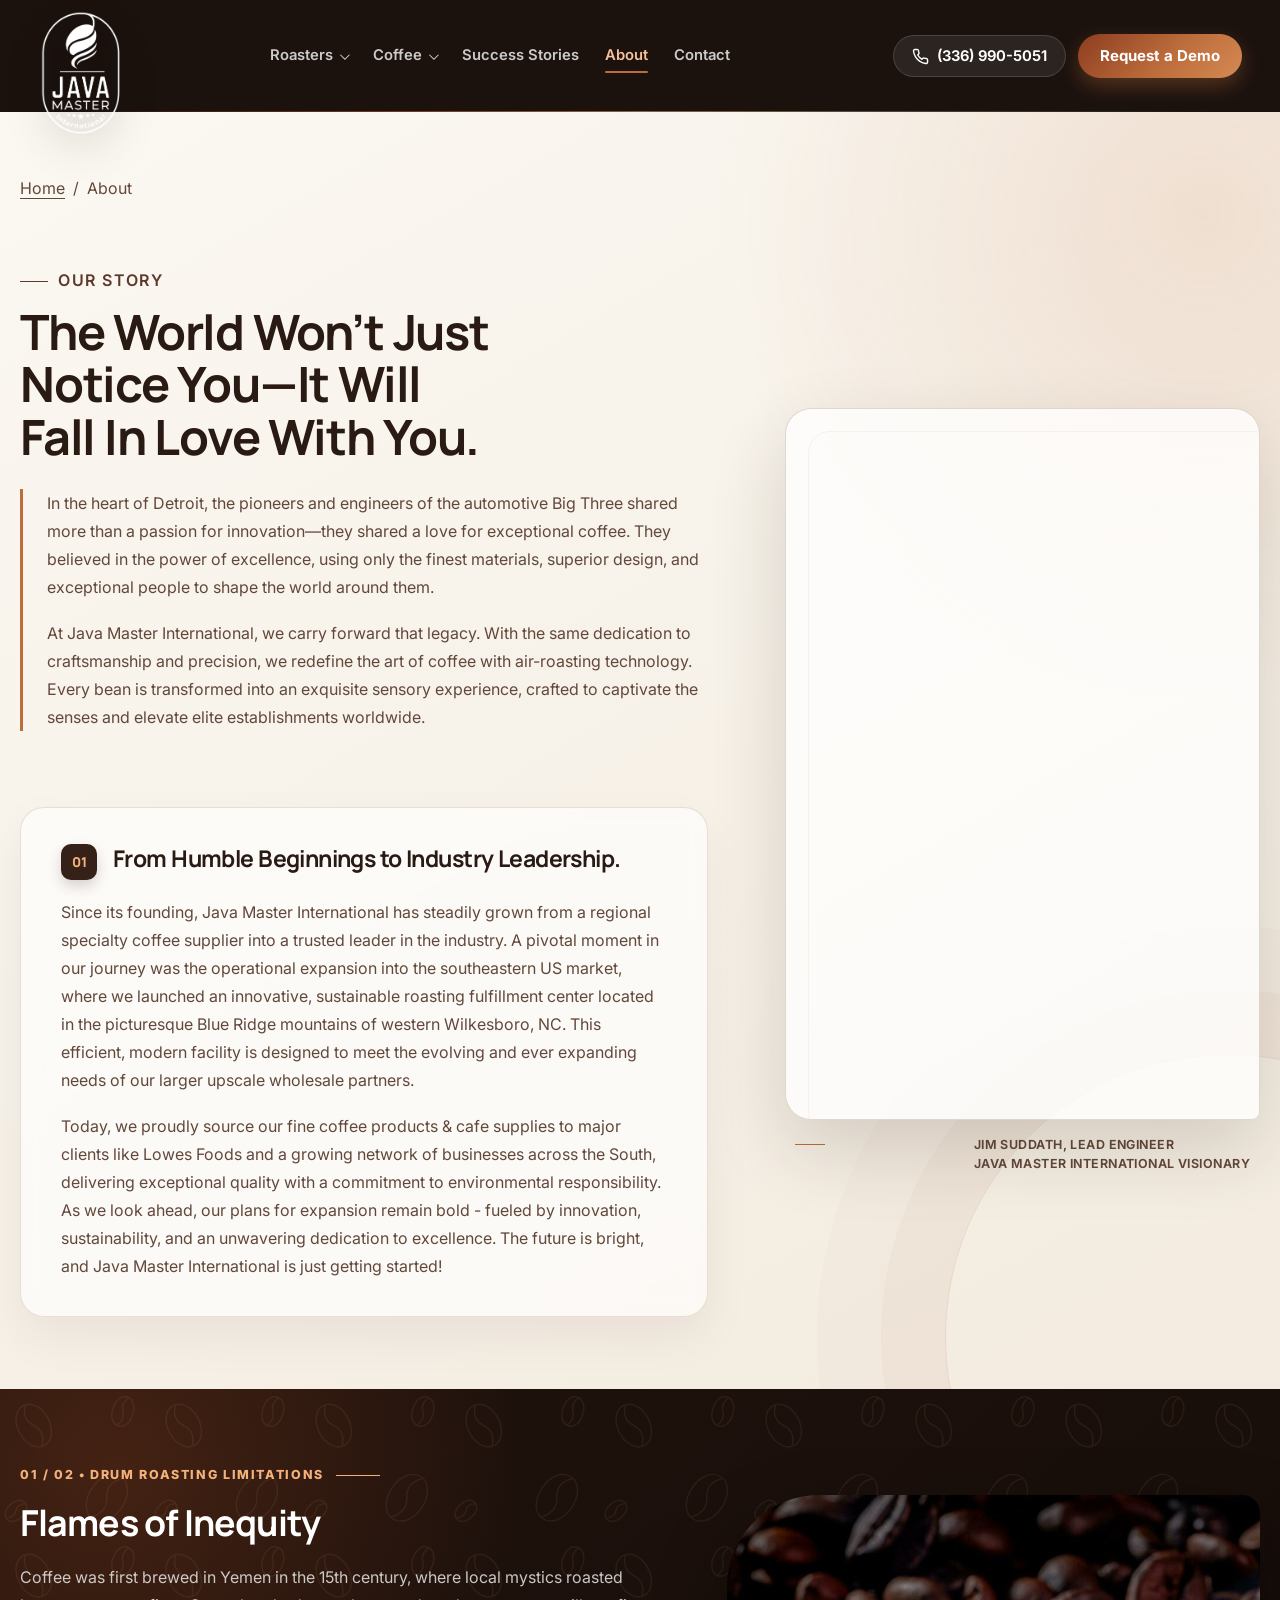
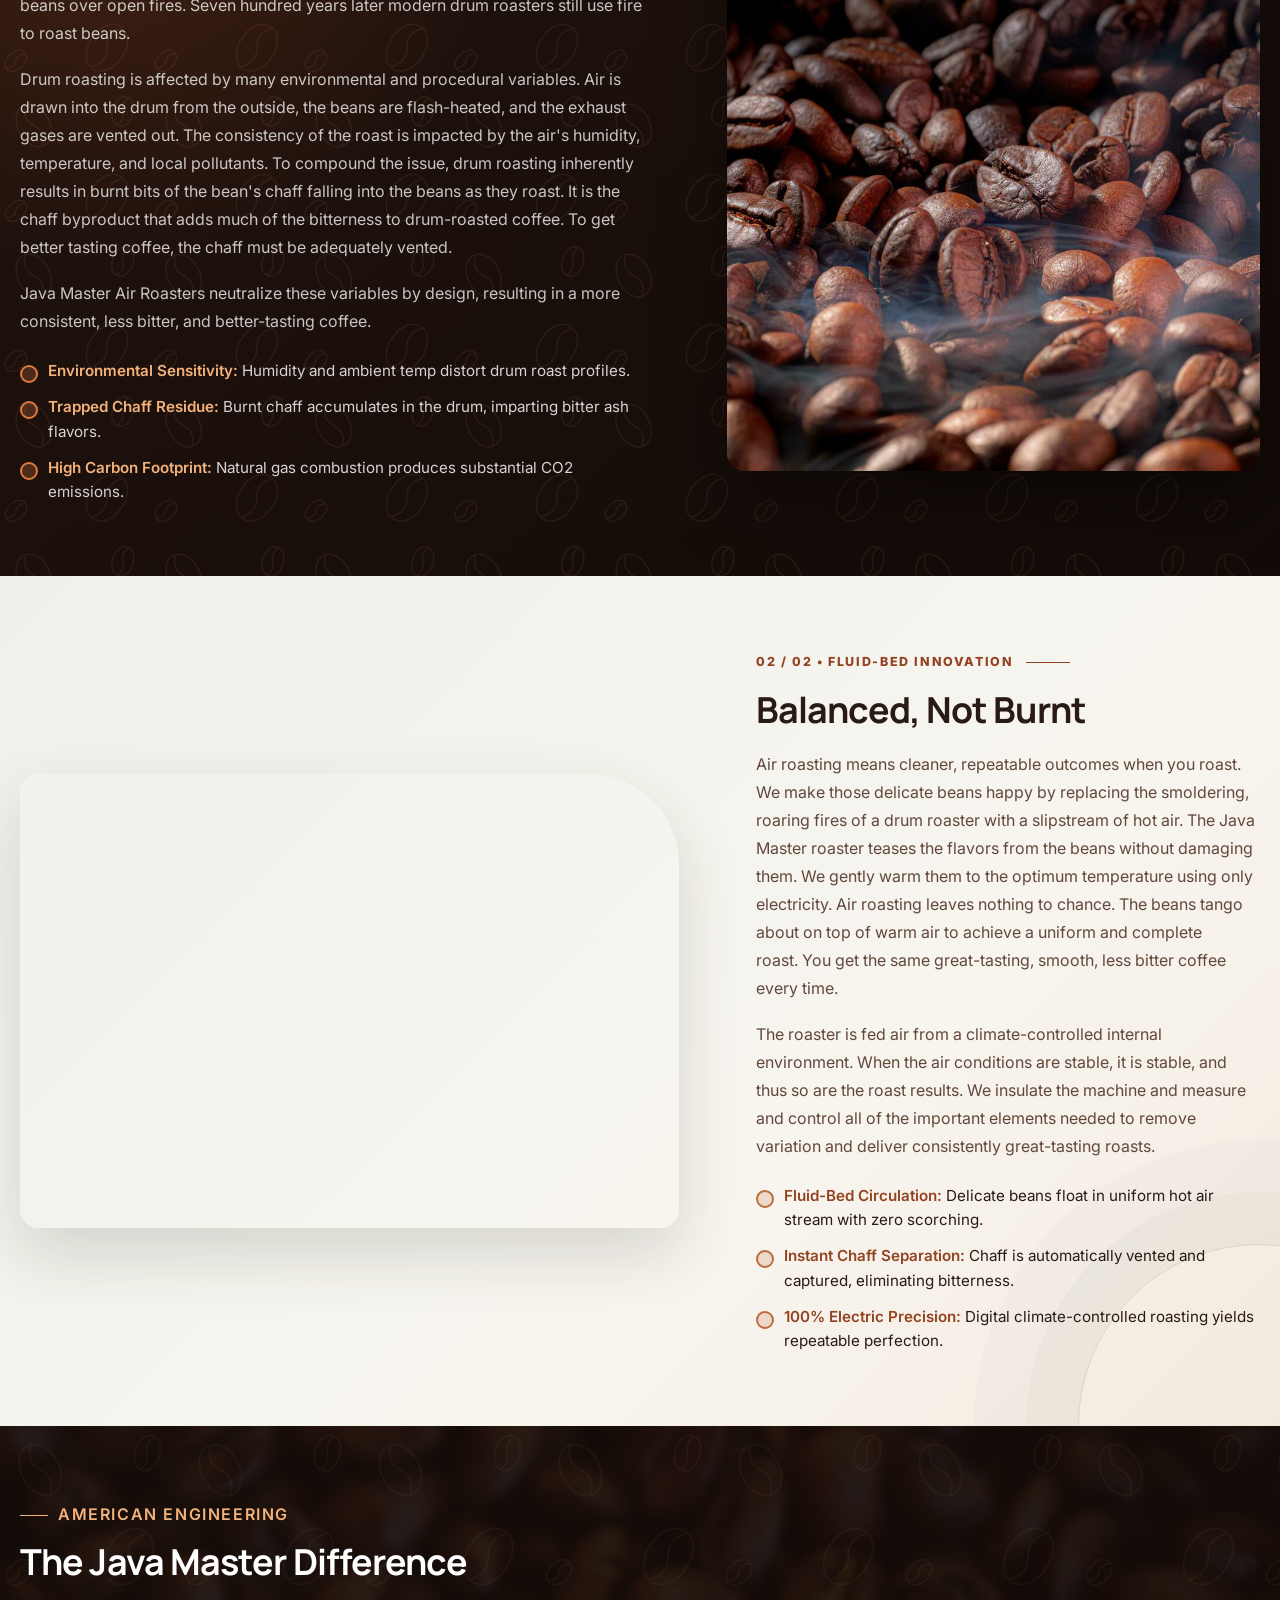
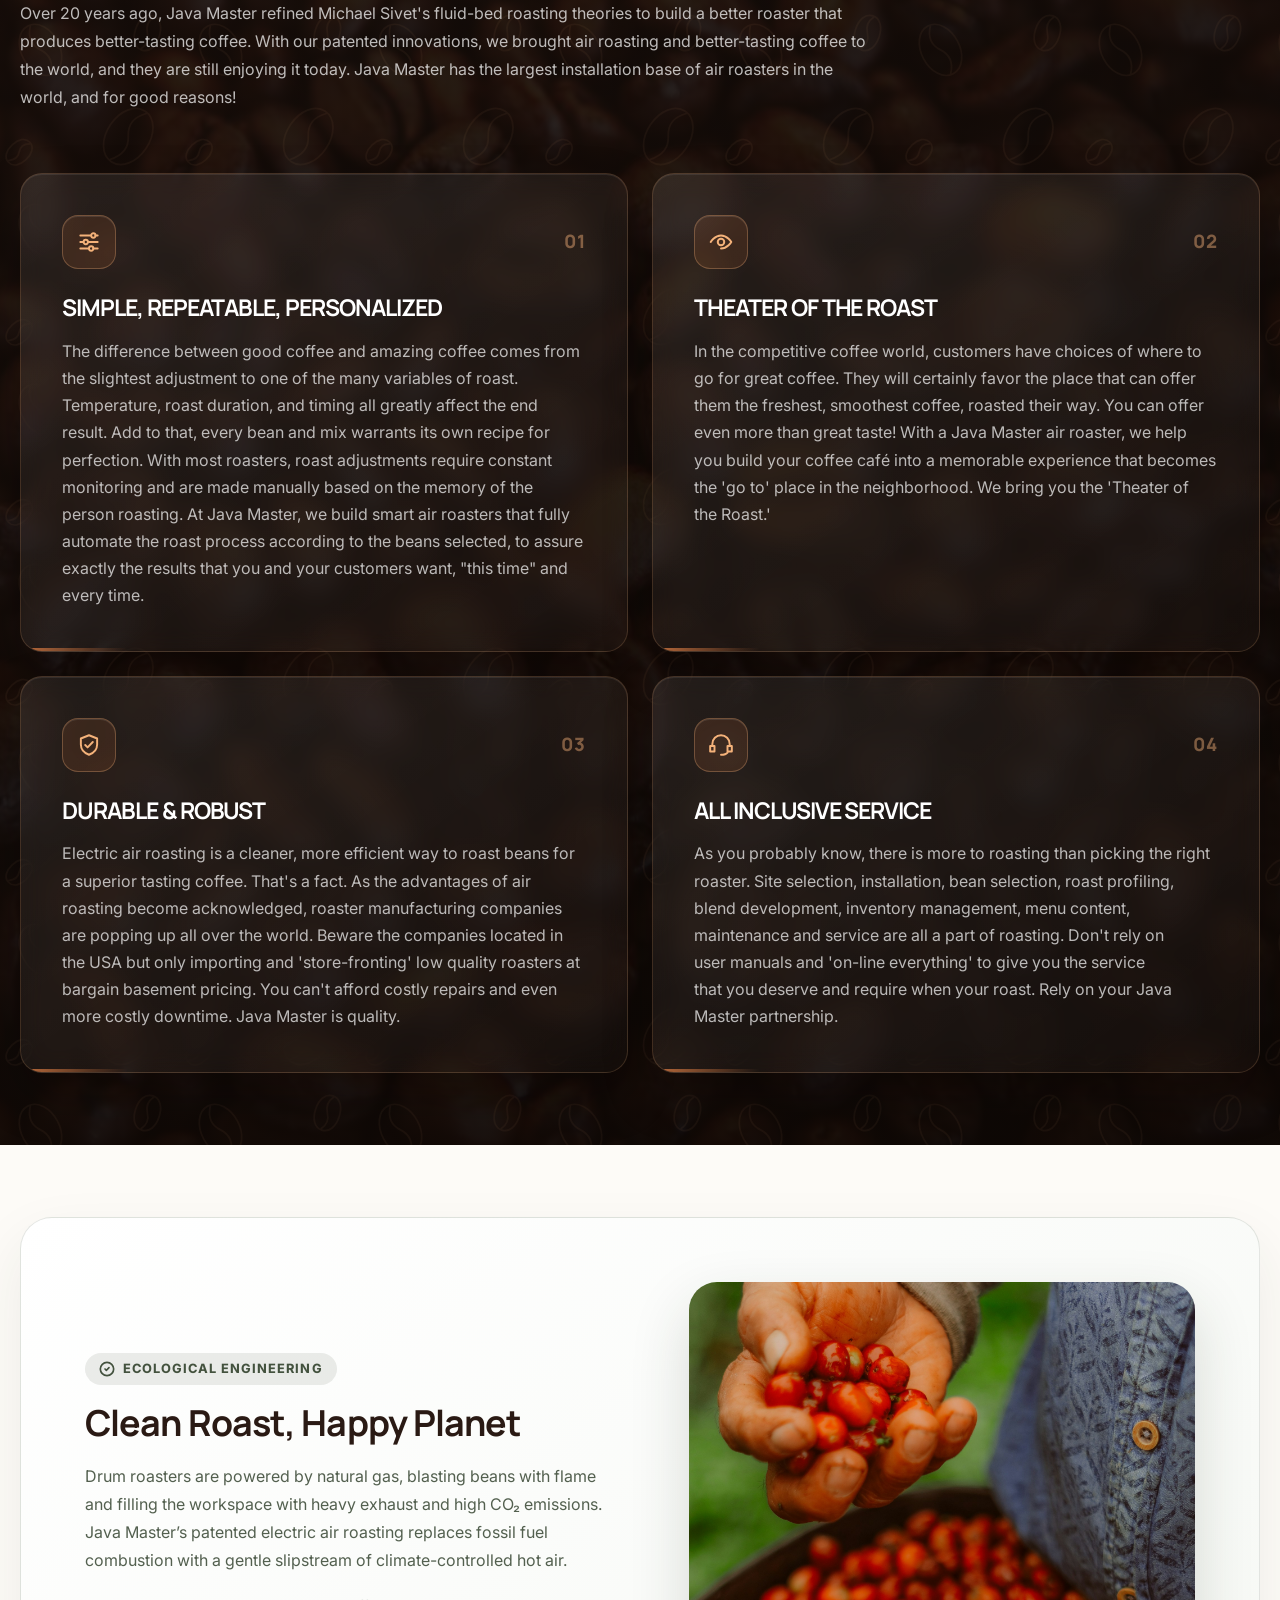
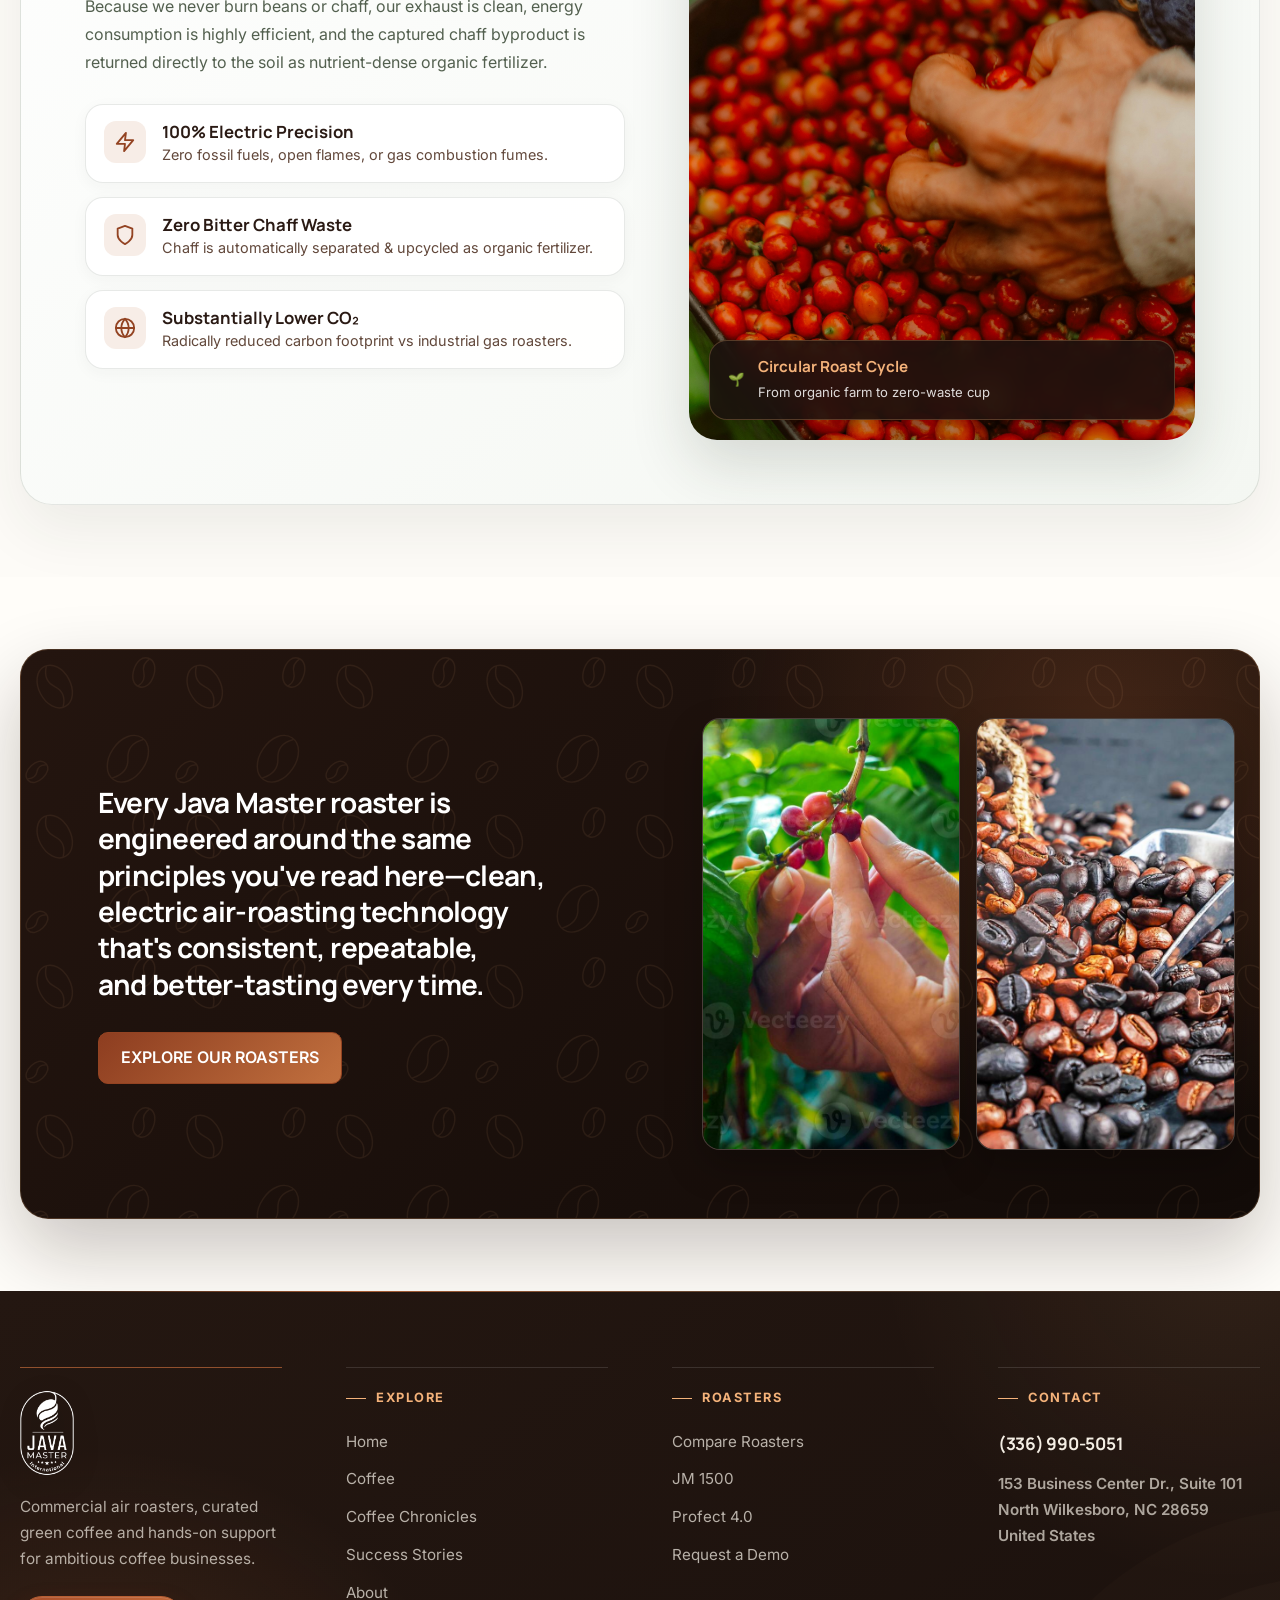
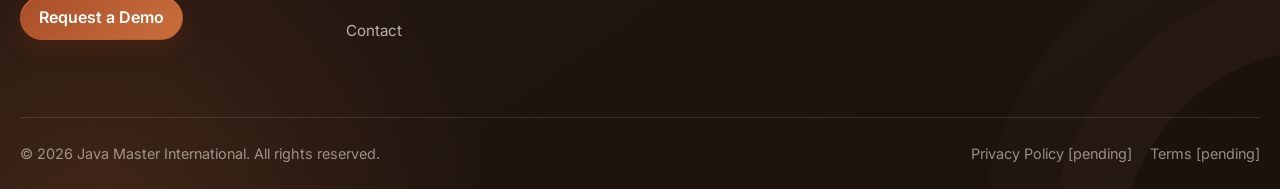
==== commit 9407e2ee: "Enhance About page: centered background on difference section, 2-image CTA gallery, modern sustainab" ====
--- a/about.html
+++ b/about.html
@@ -158,32 +158,55 @@
   </section>
 
   <section class="section about-sustainability" aria-labelledby="sustainability-title">
-    <div class="container about-sustainability__layout">
-      <div class="about-sustainability__content">
-        <span class="eyebrow">Sustainability</span>
-        <h2 id="sustainability-title">Clean Roast, Happy Planet</h2>
-        <div class="about-copy">
-          <p>Drum roasters are powered by natural gas. They blast the coffee beans with heat as they turn in the drum. As the beans cook, smokey air is produced that must be exhausted as fast as possible. As you might imagine, the use of natural gas and the resulting emissions creates a CO2 footprint that has been shown to be substantially higher than those produced via air roasting. CO2 is the second leading gas contributing to the greenhouse effect.</p>
-          <p>The exhaust from our process is clean because we don't burn beans or chaff. In fact, we capture the chaff for easy disposal. Our studies have shown that it can be returned to the soil as a rich, organic fertilizer.</p>
-        </div>
-        <div class="about-sustainability__badges">
-          <div class="sustainability-badge">
-            <span class="sustainability-badge__value">100%</span>
-            <span class="sustainability-badge__label">Electric Clean Roasting</span>
-          </div>
-          <div class="sustainability-badge">
-            <span class="sustainability-badge__value">0</span>
-            <span class="sustainability-badge__label">Gas Emissions / Open Flames</span>
-          </div>
-          <div class="sustainability-badge">
-            <span class="sustainability-badge__value">100%</span>
-            <span class="sustainability-badge__label">Recyclable Chaff Byproduct</span>
-          </div>
-        </div>
-      </div>
-      <figure class="about-sustainability__media">
-        <img src="assets/images/curated-coffee-cherries-v2.jpg" alt="Freshly harvested coffee cherries held by coffee growers" width="1800" height="2700" loading="lazy" decoding="async">
-      </figure>
+    <div class="container">
+      <div class="about-sustainability__card">
+        <div class="about-sustainability__layout">
+          <div class="about-sustainability__content">
+            <div class="about-sustainability__tag">
+              <svg viewBox="0 0 24 24" width="16" height="16" fill="none" stroke="currentColor" stroke-width="2.5" stroke-linecap="round" stroke-linejoin="round" aria-hidden="true"><path d="M12 22c5.523 0 10-4.477 10-10S17.523 2 12 2 2 6.477 2 12s4.477 10 10 10z"/><path d="m9 12 2 2 4-4"/></svg>
+              <span>Ecological Engineering</span>
+            </div>
+            <h2 id="sustainability-title">Clean Roast, Happy Planet</h2>
+            <div class="about-copy">
+              <p>Drum roasters are powered by natural gas, blasting beans with flame and filling the workspace with heavy exhaust and high CO₂ emissions. Java Master’s patented electric air roasting replaces fossil fuel combustion with a gentle slipstream of climate-controlled hot air.</p>
+              <p>Because we never burn beans or chaff, our exhaust is clean, energy consumption is highly efficient, and the captured chaff byproduct is returned directly to the soil as nutrient-dense organic fertilizer.</p>
+            </div>
+            <div class="about-sustainability__highlights">
+              <div class="sustainability-pill">
+                <div class="sustainability-pill__icon" aria-hidden="true"><svg viewBox="0 0 24 24"><polygon points="13 2 3 14 12 14 11 22 21 10 12 10 13 2"/></svg></div>
+                <div class="sustainability-pill__text">
+                  <strong>100% Electric Precision</strong>
+                  <span>Zero fossil fuels, open flames, or gas combustion fumes.</span>
+                </div>
+              </div>
+              <div class="sustainability-pill">
+                <div class="sustainability-pill__icon" aria-hidden="true"><svg viewBox="0 0 24 24"><path d="M12 22s8-4 8-10V5l-8-3-8 3v7c0 6 8 10 8 10z"/></svg></div>
+                <div class="sustainability-pill__text">
+                  <strong>Zero Bitter Chaff Waste</strong>
+                  <span>Chaff is automatically separated &amp; upcycled as organic fertilizer.</span>
+                </div>
+              </div>
+              <div class="sustainability-pill">
+                <div class="sustainability-pill__icon" aria-hidden="true"><svg viewBox="0 0 24 24"><circle cx="12" cy="12" r="10"/><path d="M12 2a14.5 14.5 0 0 0 0 20 14.5 14.5 0 0 0 0-20"/><path d="M2 12h20"/></svg></div>
+                <div class="sustainability-pill__text">
+                  <strong>Substantially Lower CO₂</strong>
+                  <span>Radically reduced carbon footprint vs industrial gas roasters.</span>
+                </div>
+              </div>
+            </div>
+          </div>
+          <figure class="about-sustainability__media">
+            <img src="assets/images/curated-coffee-cherries-v2.jpg" alt="Freshly harvested coffee cherries held by coffee growers" width="1800" height="2700" loading="lazy" decoding="async">
+            <div class="about-sustainability__badge-float">
+              <span class="badge-float__icon" aria-hidden="true">🌱</span>
+              <div>
+                <strong>Circular Roast Cycle</strong>
+                <span>From organic farm to zero-waste cup</span>
+              </div>
+            </div>
+          </figure>
+        </div>
+      </div>
     </div>
   </section>
 
@@ -197,7 +220,6 @@
         <div class="about-roasters-cta__gallery" role="group" aria-label="Coffee from harvest through roasting">
           <figure class="about-roasters-cta__image about-roasters-cta__image--harvest"><img src="assets/images/about-cta-coffee-harvest-32331186.jpg" alt="A coffee grower harvesting ripe red coffee cherries" width="1855" height="980" loading="lazy" decoding="async"></figure>
           <figure class="about-roasters-cta__image about-roasters-cta__image--sack"><img src="assets/images/about-cta-bean-sack-14553061.jpg" alt="Dark and medium roasted coffee beans spilling from a burlap sack" width="2174" height="980" loading="lazy" decoding="async"></figure>
-          <figure class="about-roasters-cta__image about-roasters-cta__image--roaster"><img src="assets/images/about-cta-roaster-beans-6667771.jpg" alt="Fresh coffee beans cooling in a commercial roasting tray" width="474" height="158" loading="lazy" decoding="async"></figure>
         </div>
       </div>
     </div>
--- a/assets/css/style.css
+++ b/assets/css/style.css
@@ -100,7 +100,7 @@
 .site-header.is-scrolled .brand__logo { top: -2px; height: 100px; }
 .site-header .brand:hover .brand__logo { transform: translateX(-50%) translateY(-1px) scale(1.02); }
 .brand:hover .brand__logo { transform: translateY(-1px) scale(1.02); filter: drop-shadow(0 10px 18px rgba(8,4,2,.25)); }
-.nav__menu { position: static; transform: none; display: flex; align-items: center; gap: clamp(8px, 1.4vw, 20px); margin: 0 0 0 auto; padding: 0; border: 0; background: transparent; box-shadow: none; list-style: none; }
+.nav__menu { width: 100%; justify-content: center; position: static; transform: none; display: flex; align-items: center; gap: clamp(4px, 1vw, 0); margin: 0 0 0 auto; padding: 0; border: 0; background: transparent; box-shadow: none; list-style: none; }
 .nav__link, .dropdown__toggle { position: relative; display: inline-flex; min-height: 40px; align-items: center; gap: 7px; padding: 8px 13px; border: 0; border-radius: 0; background: transparent; color: rgba(255,255,255,.78); font-size: .925rem; font-weight: 600; line-height: 1.3; text-decoration: none; cursor: pointer; transition: color var(--ease); }
 .nav__link::after { position: absolute; right: 13px; bottom: 3px; left: 13px; height: 2px; border-radius: 999px; background: var(--copper); opacity: 0; transform: scaleX(.45); content: ""; transition: opacity var(--ease), transform var(--ease); }
 .nav__link:hover, .dropdown__toggle:hover, .dropdown__toggle[aria-expanded="true"] { background: transparent; color: #fff; }
@@ -498,7 +498,7 @@
 .vision-mission::before { position: absolute; width: 420px; aspect-ratio: 1; right: -260px; bottom: -270px; border: 1px solid rgba(147,67,34,.09); border-radius: 50%; box-shadow: 0 0 0 62px rgba(147,67,34,.025), 0 0 0 124px rgba(88,99,84,.02); pointer-events: none; content: ""; }
 .vision-mission::after { position: absolute; inset: 0; opacity: .18; background-image: linear-gradient(rgba(107,77,59,.055) 1px, transparent 1px), linear-gradient(90deg, rgba(107,77,59,.055) 1px, transparent 1px); background-size: 72px 72px; -webkit-mask-image: linear-gradient(90deg, transparent, #000 35%, #000 72%, transparent); mask-image: linear-gradient(90deg, transparent, #000 35%, #000 72%, transparent); pointer-events: none; content: ""; }
 .vision-mission__layout { position: relative; z-index: 1; }
-.vision-mission__intro { display: grid; grid-template-columns: minmax(0, 1.05fr) minmax(280px, .55fr); align-items: end; gap: clamp(20px, 2vw, 0); margin-bottom: clamp(34px, 5vw, 58px); padding-bottom: clamp(26px, 3vw, 36px); border-bottom: 2px solid transparent; border-image: linear-gradient(90deg, #8f3f24 0%, #dd8b51 45%, #71806e 78%, transparent 100%) 1; }
+.vision-mission__intro { display: grid; grid-template-columns: minmax(0, 1.05fr) minmax(280px, .55fr); align-items: end; gap: clamp(20px, 2vw, 0); margin-bottom: clamp(25px, 3vw, 25px); padding-bottom: clamp(26px, 3vw, 36px); }
 .vision-mission__intro .eyebrow { grid-column: 1 / -1; margin-bottom: -4px; color: var(--copper-dark); }
 .vision-mission__intro h2 { max-width: 760px; margin: 0; color: var(--espresso); letter-spacing: -.045em; line-height: 1.02; }
 .vision-mission__intro p { max-width: 460px; margin: 0 0 5px; color: var(--ink-soft); font-size: 1.05rem; line-height: 1.75; }
@@ -683,7 +683,7 @@
 .about-story::before { position: absolute; width: min(44vw, 660px); aspect-ratio: 1; right: -18%; bottom: -18%; border: 1px solid rgba(147,67,34,.12); border-radius: 50%; box-shadow: 0 0 0 64px rgba(147,67,34,.035), 0 0 0 128px rgba(147,67,34,.02); pointer-events: none; content: ""; }
 .about-story .container { position: relative; z-index: 1; }
 .about-story__breadcrumb { margin-bottom: clamp(32px, 5vw, 62px); }
-.about-story__layout { display: grid; grid-template-columns: minmax(0, 7.1fr) minmax(360px, 4.9fr); align-items: start; gap: clamp(44px, 6vw, 84px); }
+.about-story__layout { display: grid; grid-template-columns: minmax(0, 7.1fr) minmax(360px, 4.9fr); align-items: center; gap: clamp(44px, 6vw, 84px); }
 .about-story__content { min-width: 0; }
 .about-story__content h1 { max-width: 760px; margin-bottom: 26px; color: var(--espresso); line-height: 1.08; }
 .about-story__opening { max-width: 710px; padding-left: 24px; border-left: 3px solid var(--copper); color: var(--ink-soft); }
@@ -692,7 +692,7 @@
 .about-story__chapter-index { display: inline-flex; align-items: center; justify-content: center; width: 36px; height: 36px; border-radius: 10px; background: #352118; color: #f4b27a; font-family: var(--font-title); font-size: .85rem; font-weight: 800; flex: 0 0 auto; box-shadow: 0 6px 14px rgba(37,24,17,.18); }
 .about-story__chapter h2 { max-width: 650px; margin: 0; color: var(--espresso); line-height: 1.15; font-size: clamp(1.3rem, 1.8vw, 1.65rem); }
 .about-story__chapter .about-copy { color: var(--ink-soft); }
-.about-story__portrait { position: sticky; top: calc(var(--header-height) + 28px); margin: 0; }
+.about-story__portrait { position: relative; top: auto; align-self: center; margin: 0; }
 .about-story__portrait-frame { position: relative; overflow: hidden; aspect-ratio: 2 / 3; padding: 12px; border: 1px solid rgba(100,67,48,.2); border-radius: 26px 26px 8px 26px; background: rgba(255,255,255,.76); box-shadow: 0 30px 74px rgba(45,28,18,.16); }
 .about-story__portrait-frame::after { position: absolute; inset: 22px -16px -16px 22px; z-index: -1; border: 1px solid rgba(189,108,60,.36); border-radius: 22px; content: ""; }
 .about-story__portrait-frame picture, .about-story__portrait-frame img { width: 100%; height: 100%; }
@@ -742,8 +742,8 @@
 .about-points--air li strong { color: var(--copper-dark); }
 .about-points--air li::before { background: rgba(189, 108, 60, .2); border: 2px solid var(--copper); }
 
-.about-difference { position: relative; color: #fff; background: radial-gradient(circle at 90% 8%, rgba(189,108,60,.19), transparent 26%), linear-gradient(145deg, #241711 0%, #160e0a 100%); }
-.about-difference::before { position: absolute; inset: 0; opacity: .075; background-image: url('../images/coffee-bean-pattern.svg'); background-size: 180px; pointer-events: none; content: ""; }
+.about-difference { position: relative; color: #fff; background: linear-gradient(150deg, rgba(22, 13, 9, 0.88) 0%, rgba(14, 8, 5, 0.94) 100%), url('../images/coffee-beans-overhead.jpg') center center / cover no-repeat; }
+.about-difference::before { position: absolute; inset: 0; opacity: .05; background-image: url('../images/coffee-bean-pattern.svg'); background-size: 180px; pointer-events: none; content: ""; }
 .about-difference .container { position: relative; z-index: 1; }
 .about-difference__intro { max-width: 940px; margin-bottom: clamp(38px, 5vw, 62px); }
 .about-difference__intro .eyebrow { color: #f4b27a; }
@@ -762,21 +762,29 @@
 .about-benefit-card__keep { white-space: nowrap; }
 .about-benefit-card p { max-width: none; margin: 0; color: rgba(255,255,255,.7); font-size: 1rem; line-height: 1.7; text-wrap: pretty; }
 
-.about-sustainability { position: relative; overflow: hidden; background: #e5e9e1; }
-.about-sustainability::before { position: absolute; width: 520px; aspect-ratio: 1; top: -310px; left: -220px; border-radius: 50%; background: rgba(88,99,84,.08); content: ""; }
-.about-sustainability__layout { position: relative; z-index: 1; display: grid; grid-template-columns: minmax(0, 5.1fr) minmax(420px, 6.9fr); align-items: center; gap: clamp(44px, 7vw, 96px); }
-.about-sustainability__content { padding-block: 24px; }
-.about-sustainability__content .eyebrow { color: var(--sage); }
-.about-sustainability__content h2 { max-width: 590px; color: var(--espresso); }
+.about-sustainability { position: relative; overflow: hidden; background: #fdfbf7; }
+.about-sustainability__card { position: relative; overflow: hidden; padding: clamp(36px, 5vw, 64px); border: 1px solid rgba(88, 99, 84, 0.16); border-radius: 32px; background: linear-gradient(145deg, #ffffff 0%, #f4f7f2 100%); box-shadow: 0 24px 60px rgba(43, 52, 39, 0.08); }
+.about-sustainability__layout { display: grid; grid-template-columns: minmax(0, 6.2fr) minmax(380px, 5.8fr); align-items: center; gap: clamp(36px, 5vw, 72px); }
+.about-sustainability__content { padding-block: 8px; }
+.about-sustainability__tag { display: inline-flex; align-items: center; gap: 8px; padding: 6px 14px; border-radius: 999px; background: rgba(88, 99, 84, 0.12); color: #43523e; font-size: 0.8rem; font-weight: 750; text-transform: uppercase; letter-spacing: 0.08em; margin-bottom: 16px; }
+.about-sustainability__tag svg { color: #43523e; }
+.about-sustainability__content h2 { max-width: 590px; color: var(--espresso); margin-bottom: 18px; }
 .about-sustainability__content .about-copy { color: #53604f; }
-.about-sustainability__badges { display: grid; grid-template-columns: repeat(3, 1fr); gap: 14px; margin-top: 28px; }
-.sustainability-badge { padding: 16px 14px; border-radius: 16px; background: rgba(255,255,255,.8); border: 1px solid rgba(88,99,84,.18); box-shadow: 0 8px 24px rgba(37,50,33,.08); display: flex; flex-direction: column; gap: 4px; }
-.sustainability-badge__value { font-family: var(--font-title); font-size: 1.6rem; font-weight: 800; color: var(--copper-dark); line-height: 1; }
-.sustainability-badge__label { font-size: .78rem; font-weight: 650; color: #53604f; line-height: 1.35; }
-.about-sustainability__media { position: relative; min-height: 560px; margin: 0; overflow: hidden; border-radius: 110px 22px 22px 22px; box-shadow: 0 30px 70px rgba(37,50,33,.18); }
-.about-sustainability__media::after { position: absolute; inset: 16px; border: 1px solid rgba(255,255,255,.55); border-radius: 96px 14px 14px 14px; pointer-events: none; content: ""; }
-.about-sustainability__media img { width: 100%; height: 100%; min-height: 560px; object-fit: cover; object-position: center 48%; transition: transform 700ms cubic-bezier(.2,.75,.2,1); }
+.about-sustainability__highlights { display: grid; gap: 14px; margin-top: 28px; }
+.sustainability-pill { display: flex; align-items: flex-start; gap: 16px; padding: 16px 18px; border-radius: 18px; background: rgba(255, 255, 255, 0.88); border: 1px solid rgba(88, 99, 84, 0.14); box-shadow: 0 4px 16px rgba(43, 52, 39, 0.04); transition: transform 250ms ease, box-shadow 250ms ease, border-color 250ms ease; }
+.sustainability-pill:hover { transform: translateX(4px); border-color: rgba(189, 108, 60, 0.35); box-shadow: 0 8px 24px rgba(43, 52, 39, 0.08); }
+.sustainability-pill__icon { width: 42px; height: 42px; flex: 0 0 42px; display: grid; place-items: center; border-radius: 12px; background: rgba(189, 108, 60, 0.12); color: var(--copper-dark); }
+.sustainability-pill__icon svg { width: 22px; height: 22px; fill: none; stroke: currentColor; stroke-width: 2; stroke-linecap: round; stroke-linejoin: round; }
+.sustainability-pill__text { display: flex; flex-direction: column; gap: 3px; }
+.sustainability-pill__text strong { font-family: var(--font-title); font-size: 1.05rem; color: var(--espresso); font-weight: 700; line-height: 1.25; }
+.sustainability-pill__text span { font-size: 0.9rem; color: var(--ink-soft); line-height: 1.45; }
+.about-sustainability__media { position: relative; min-height: 520px; height: 100%; margin: 0; overflow: hidden; border-radius: 28px; box-shadow: 0 24px 60px rgba(37, 50, 33, 0.16); }
+.about-sustainability__media img { width: 100%; height: 100%; min-height: 520px; object-fit: cover; object-position: center; transition: transform 700ms cubic-bezier(.2,.75,.2,1); }
 .about-sustainability__media:hover img { transform: scale(1.025); }
+.about-sustainability__badge-float { position: absolute; bottom: 20px; left: 20px; right: 20px; display: flex; align-items: center; gap: 14px; padding: 14px 18px; border-radius: 18px; background: rgba(27, 18, 14, 0.88); backdrop-filter: blur(14px); -webkit-backdrop-filter: blur(14px); border: 1px solid rgba(244, 178, 122, 0.25); color: #fff; box-shadow: 0 16px 36px rgba(0, 0, 0, 0.3); }
+.badge-float__icon { font-size: 1.4rem; line-height: 1; }
+.about-sustainability__badge-float strong { display: block; font-family: var(--font-title); font-size: 0.95rem; color: #f4b27a; font-weight: 700; }
+.about-sustainability__badge-float span { font-size: 0.82rem; color: rgba(255, 255, 255, 0.85); line-height: 1.3; }
 
 .about-partners__head { display: block; max-width: 760px; padding-bottom: clamp(24px,3vw,34px); }
 .about-partners__head h2 { margin: 0; }
@@ -786,14 +794,12 @@
 .about-roasters-cta__panel::before { position: absolute; inset: 0; opacity: .08; background-image: url('../images/coffee-bean-pattern.svg'); background-size: 150px; pointer-events: none; content: ""; }
 .about-roasters-cta__content { position: relative; z-index: 2; padding: clamp(38px, 6vw, 78px); }
 .about-roasters-cta__text { max-width: 780px; margin: 0 0 30px; color: #fff; font-family: var(--font-title); font-size: 28px; font-weight: 700; letter-spacing: -.025em; line-height: 1.3; text-wrap: balance; }
-.about-roasters-cta__gallery { position: relative; z-index: 1; display: grid; grid-template-columns: repeat(2, minmax(0, 1fr)); grid-template-rows: 1.45fr .55fr; gap: 10px; height: 530px; padding: 20px 20px 20px 0; }
-.about-roasters-cta__image { position: relative; min-width: 0; min-height: 0; margin: 0; overflow: hidden; border: 1px solid rgba(255,255,255,.18); border-radius: 12px; background: #21140e; box-shadow: 0 14px 28px rgba(0,0,0,.2); }
-.about-roasters-cta__image--roaster { grid-column: 1 / -1; }
+.about-roasters-cta__gallery { position: relative; z-index: 1; display: grid; grid-template-columns: repeat(2, minmax(0, 1fr)); gap: 16px; height: 480px; padding: 24px 24px 24px 0; }
+.about-roasters-cta__image { position: relative; min-width: 0; height: 100%; margin: 0; overflow: hidden; border: 1px solid rgba(255,255,255,.18); border-radius: 18px; background: #21140e; box-shadow: 0 16px 36px rgba(0,0,0,.25); }
 .about-roasters-cta__image img { width: 100%; height: 100%; object-fit: cover; transition: transform 700ms cubic-bezier(.2,.75,.2,1); }
-.about-roasters-cta__image--harvest img { object-position: 56% center; }
-.about-roasters-cta__image--sack img { object-position: center 52%; }
-.about-roasters-cta__image--roaster img { object-position: center 44%; }
-.about-roasters-cta__image:hover img { transform: scale(1.035); }
+.about-roasters-cta__image--harvest img { object-position: center; }
+.about-roasters-cta__image--sack img { object-position: center; }
+.about-roasters-cta__image:hover img { transform: scale(1.04); }
 
 .about-contact-panel { border-top: 1px solid var(--line); background: linear-gradient(135deg, #f3e9dd 0%, #fffaf3 100%); }
 .about-contact-panel__layout { display: grid; grid-template-columns: minmax(0, 7fr) minmax(300px, 5fr); align-items: center; gap: clamp(34px, 6vw, 80px); }
--- a/assets/css/responsive.css
+++ b/assets/css/responsive.css
@@ -140,12 +140,12 @@
   .about-story__chapter { margin-top: 42px; }
   .about-difference__grid { gap: 18px; }
   .about-benefit-card { padding: 28px; }
-  .about-sustainability__media, .about-sustainability__media img { min-height: 390px; }
+  .about-sustainability__card { padding: 36px 28px; border-radius: 28px; }
+  .about-sustainability__media, .about-sustainability__media img { min-height: 380px; }
   .about-roasters-cta__content { padding: 38px 28px 24px; }
-  .about-roasters-cta__gallery { height: 460px; }
+  .about-roasters-cta__gallery { height: 440px; }
   .purpose-card { min-height: 0; padding-top: 30px; }
   .purpose-card__icon { position: relative; top: auto; left: auto; margin: 0 0 20px; }
-  .about-sustainability__badges { grid-template-columns: 1fr; gap: 10px; }
 }
 
 @media (max-width: 680px) {
@@ -207,13 +207,14 @@
   .about-comparison__media--fire { min-height: 410px; aspect-ratio: auto; border-radius: 54px 14px 14px 14px; }
   .about-comparison__media--air { aspect-ratio: 4 / 3; border-radius: 16px 44px 16px 16px; }
   .about-difference__grid { grid-template-columns: 1fr; }
-  .about-sustainability__media { border-radius: 64px 18px 18px 18px; }
-  .about-sustainability__media::after { border-radius: 52px 12px 12px 12px; }
-  .about-sustainability__media, .about-sustainability__media img { min-height: 330px; }
+  .about-sustainability__card { padding: 28px 20px; border-radius: 24px; }
+  .about-sustainability__media { border-radius: 20px; min-height: 300px; }
+  .about-sustainability__media img { min-height: 300px; }
+  .about-sustainability__badge-float { bottom: 14px; left: 14px; right: 14px; padding: 10px 14px; gap: 10px; }
   .about-roasters-cta__panel { border-radius: 20px; }
   .about-roasters-cta__content { padding: 32px 22px 18px; }
-  .about-roasters-cta__gallery { width: calc(100% - 28px); height: 390px; gap: 8px; margin-bottom: 14px; }
-  .about-roasters-cta__image { border-radius: 9px; }
+  .about-roasters-cta__gallery { width: calc(100% - 28px); height: 320px; gap: 10px; margin-bottom: 20px; }
+  .about-roasters-cta__image { border-radius: 12px; }
 }
 
 @media (max-width: 520px) {
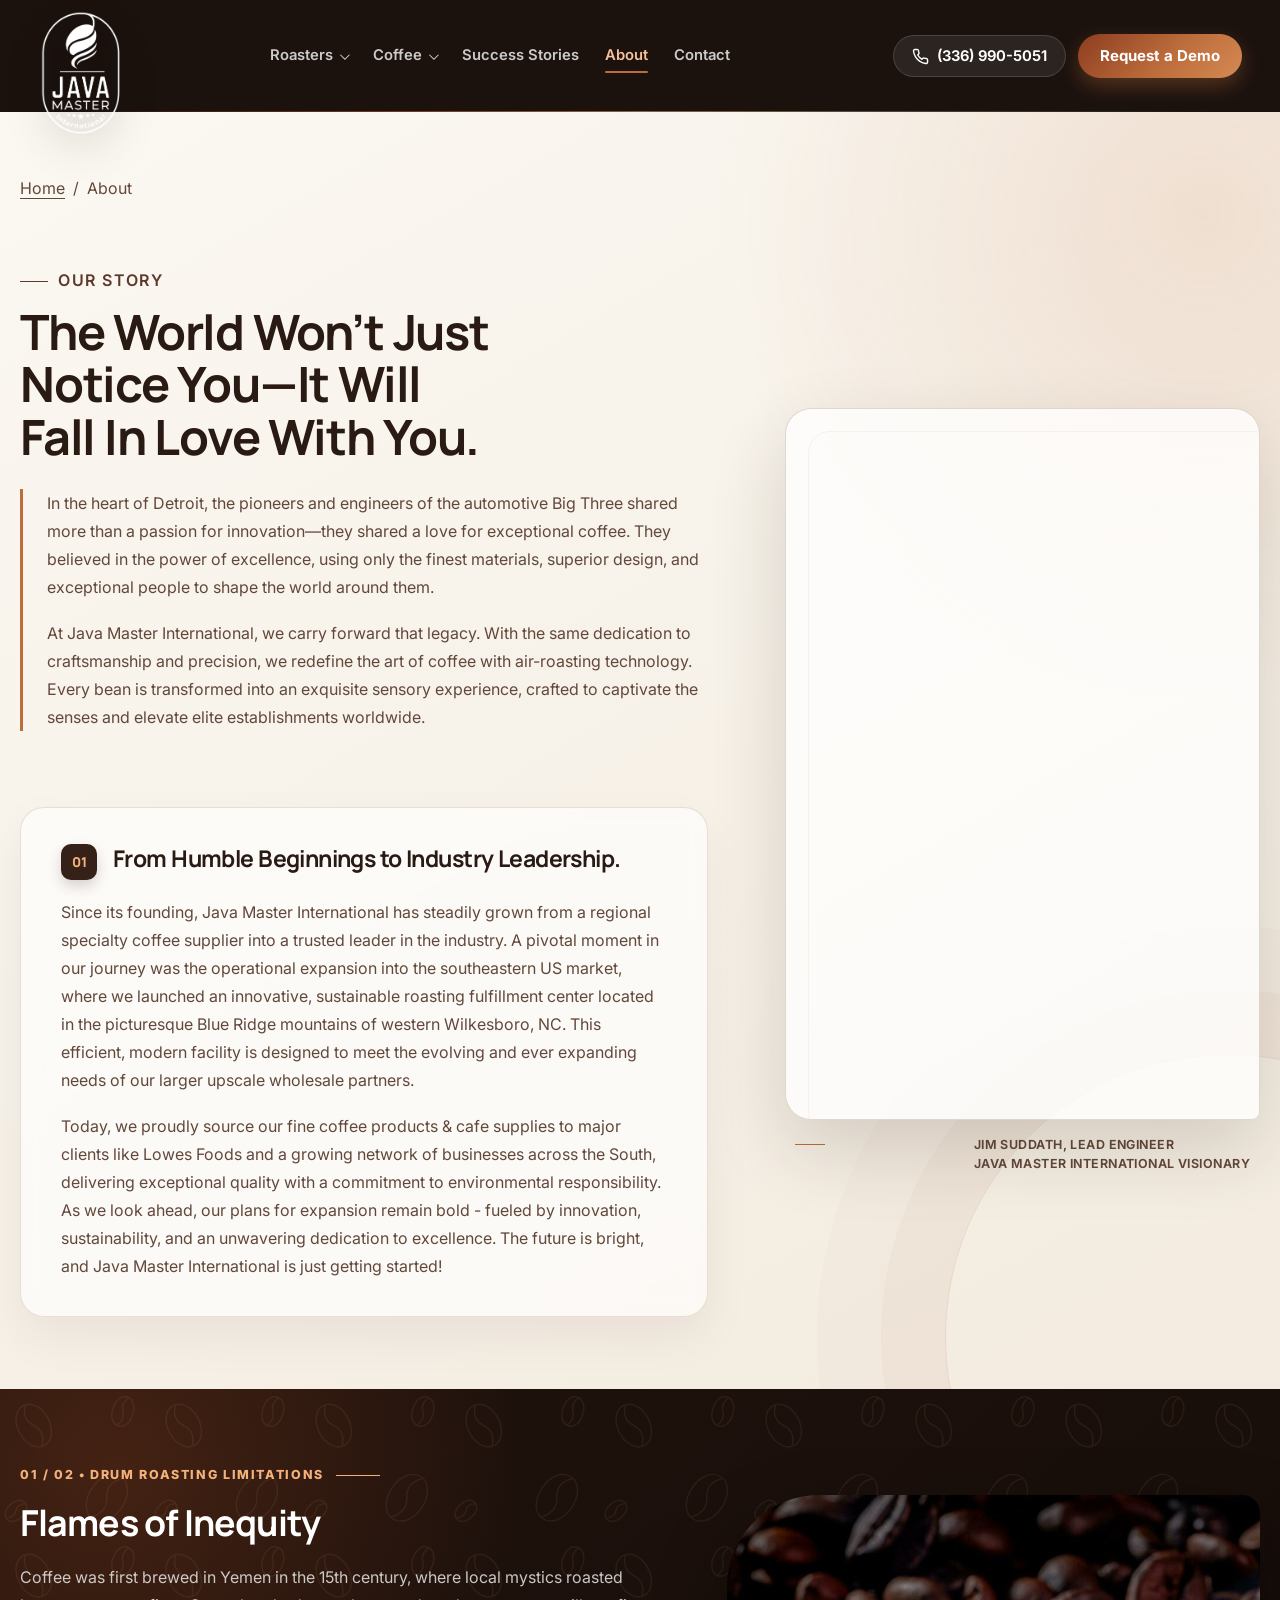
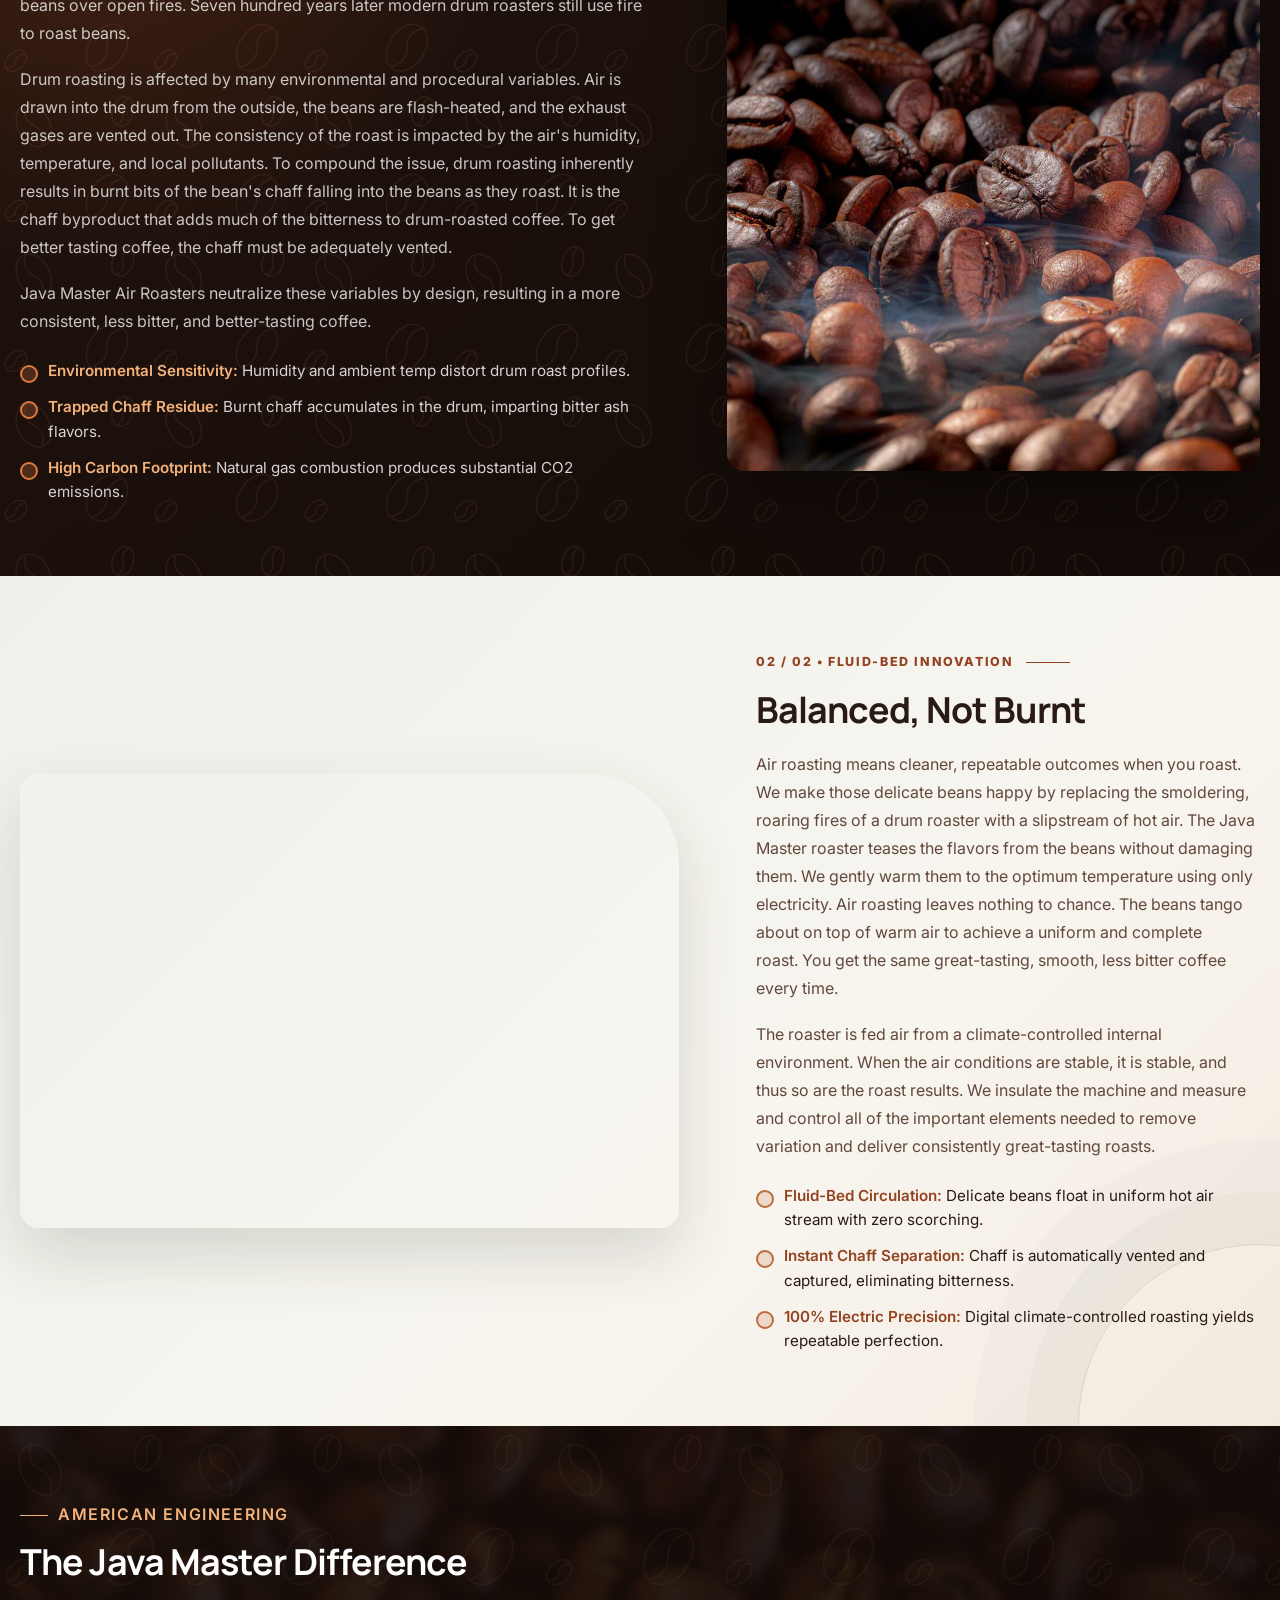
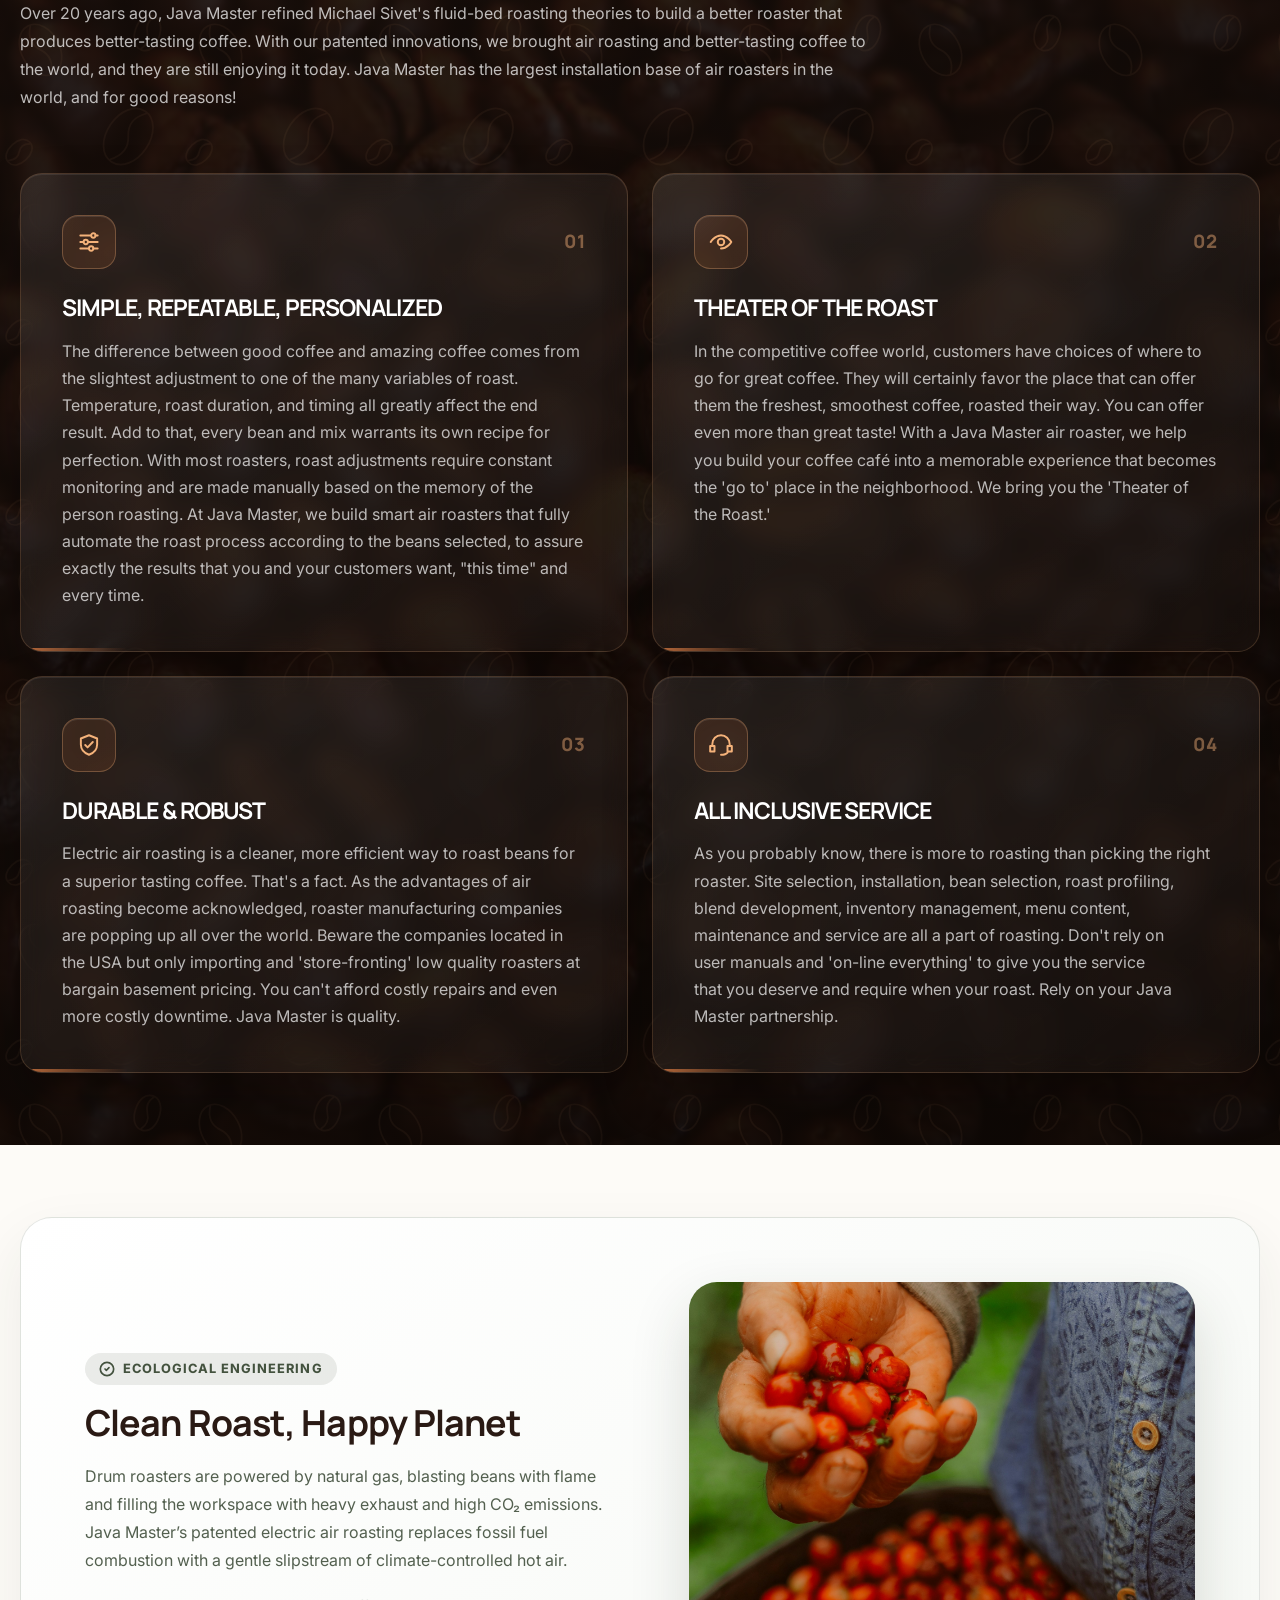
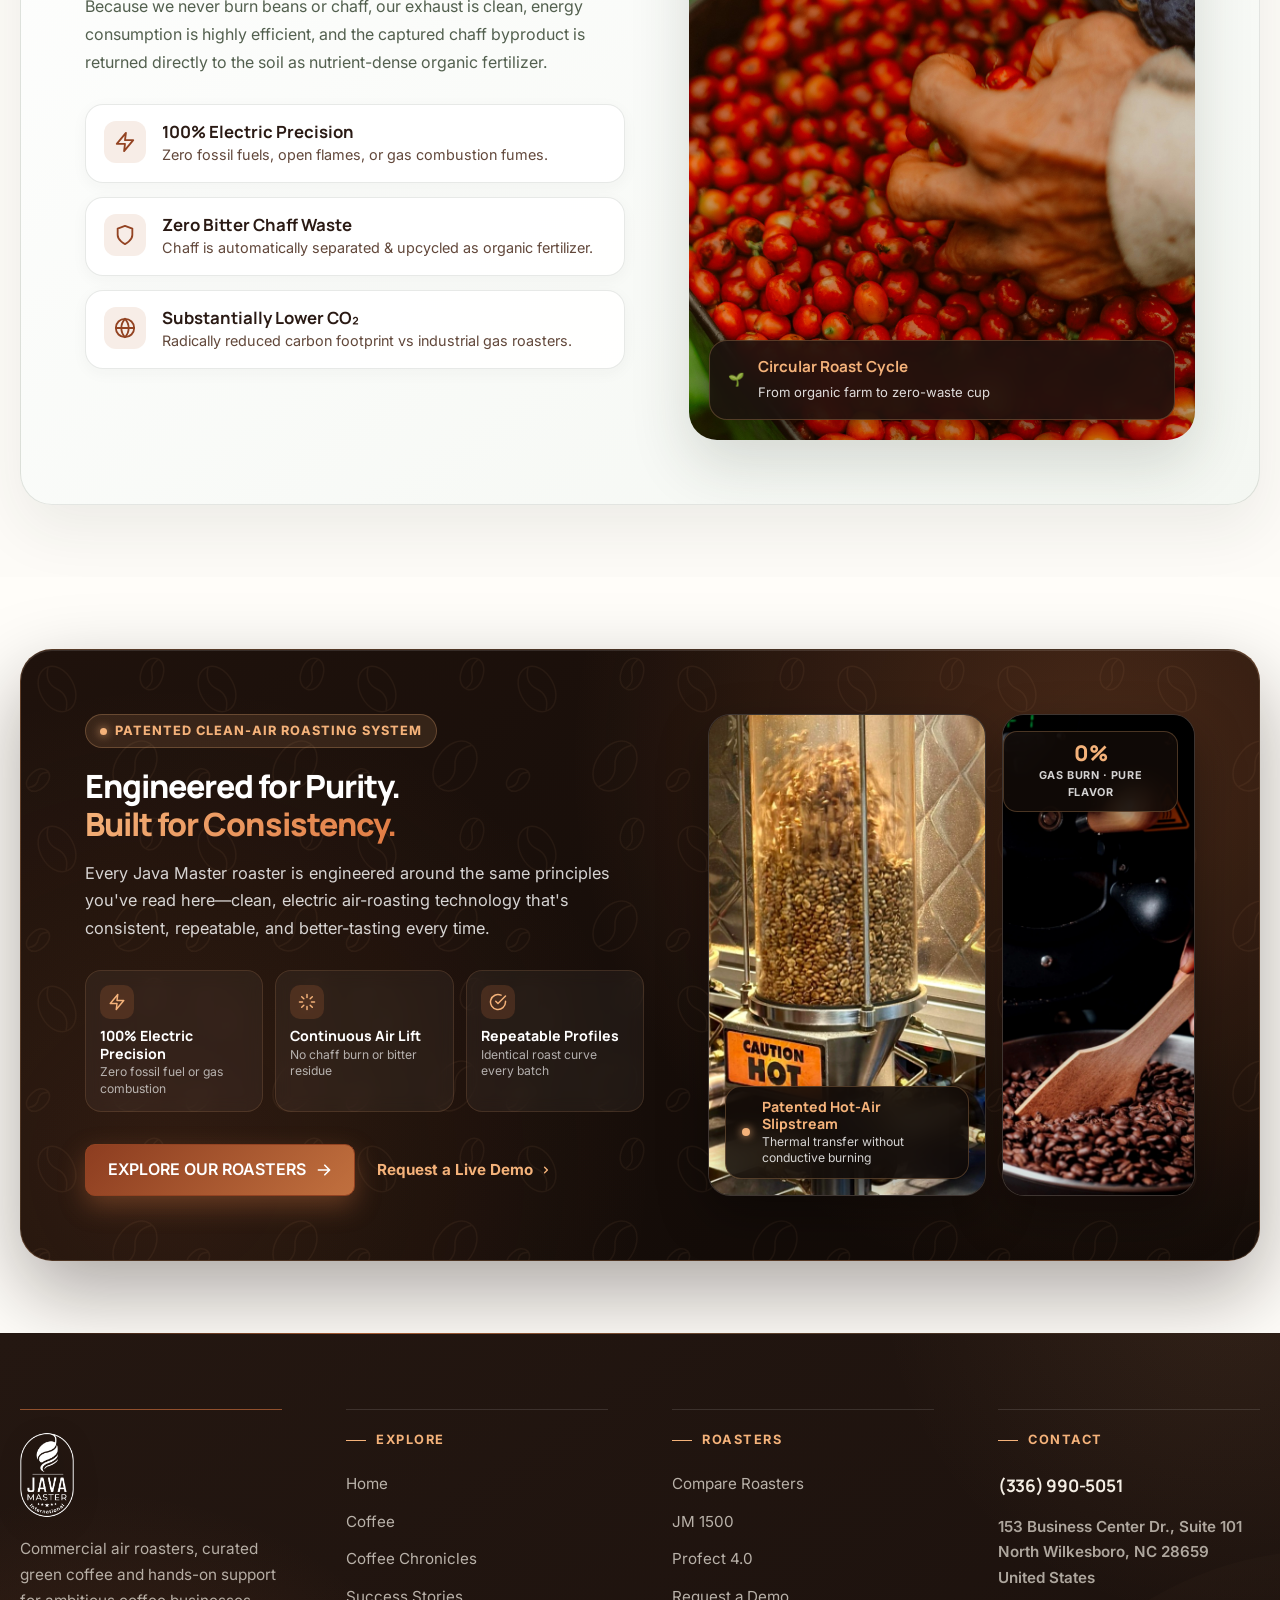
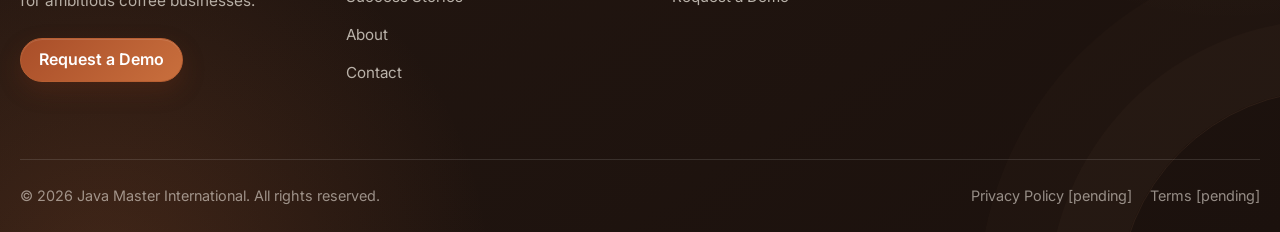
==== commit b75c38c8: "Redesign About roasters CTA section with modern flagship layout, tech pillars, dual-action CTAs, and" ====
--- a/about.html
+++ b/about.html
@@ -210,16 +210,87 @@
     </div>
   </section>
 
-  <section class="section about-roasters-cta" id="about-roasters-cta" aria-label="Roaster Models and Pricing">
+  <section class="section about-roasters-cta" id="about-roasters-cta" aria-label="Roaster Models and Technology">
     <div class="container">
       <div class="about-roasters-cta__panel">
         <div class="about-roasters-cta__content">
+          <div class="about-roasters-cta__eyebrow">
+            <span class="about-roasters-cta__dot" aria-hidden="true"></span>
+            <span>Patented Clean-Air Roasting System</span>
+          </div>
+          <h2 class="about-roasters-cta__title">Engineered for Purity. <span class="about-roasters-cta__title-accent">Built for Consistency.</span></h2>
           <p class="about-roasters-cta__text">Every Java Master roaster is engineered around the same principles you've read here—clean, electric air-roasting technology that's consistent, repeatable, and better-tasting every time.</p>
-          <a class="button button--accent" href="roasters.html">EXPLORE OUR ROASTERS</a>
-        </div>
-        <div class="about-roasters-cta__gallery" role="group" aria-label="Coffee from harvest through roasting">
-          <figure class="about-roasters-cta__image about-roasters-cta__image--harvest"><img src="assets/images/about-cta-coffee-harvest-32331186.jpg" alt="A coffee grower harvesting ripe red coffee cherries" width="1855" height="980" loading="lazy" decoding="async"></figure>
-          <figure class="about-roasters-cta__image about-roasters-cta__image--sack"><img src="assets/images/about-cta-bean-sack-14553061.jpg" alt="Dark and medium roasted coffee beans spilling from a burlap sack" width="2174" height="980" loading="lazy" decoding="async"></figure>
+          
+          <div class="about-roasters-cta__pillars">
+            <div class="cta-pillar">
+              <div class="cta-pillar__icon" aria-hidden="true">
+                <svg viewBox="0 0 24 24"><polygon points="13 2 3 14 12 14 11 22 21 10 12 10 13 2"/></svg>
+              </div>
+              <div class="cta-pillar__info">
+                <strong>100% Electric Precision</strong>
+                <span>Zero fossil fuel or gas combustion</span>
+              </div>
+            </div>
+            <div class="cta-pillar">
+              <div class="cta-pillar__icon" aria-hidden="true">
+                <svg viewBox="0 0 24 24"><path d="M12 2v4M12 18v4M4.93 4.93l2.83 2.83M16.24 16.24l2.83 2.83M2 12h4M18 12h4M4.93 19.07l2.83-2.83M16.24 7.76l2.83-2.83"/></svg>
+              </div>
+              <div class="cta-pillar__info">
+                <strong>Continuous Air Lift</strong>
+                <span>No chaff burn or bitter residue</span>
+              </div>
+            </div>
+            <div class="cta-pillar">
+              <div class="cta-pillar__icon" aria-hidden="true">
+                <svg viewBox="0 0 24 24"><path d="M22 11.08V12a10 10 0 1 1-5.93-9.14"/><polyline points="22 4 12 14.01 9 11.01"/></svg>
+              </div>
+              <div class="cta-pillar__info">
+                <strong>Repeatable Profiles</strong>
+                <span>Identical roast curve every batch</span>
+              </div>
+            </div>
+          </div>
+
+          <div class="about-roasters-cta__actions">
+            <a class="button button--accent" href="roasters.html">
+              <span>EXPLORE OUR ROASTERS</span>
+              <svg class="button__arrow" viewBox="0 0 20 20" width="16" height="16" fill="currentColor" aria-hidden="true"><path fill-rule="evenodd" d="M10.293 3.293a1 1 0 011.414 0l6 6a1 1 0 010 1.414l-6 6a1 1 0 01-1.414-1.414L14.586 11H3a1 1 0 110-2h11.586l-4.293-4.293a1 1 0 010-1.414z" clip-rule="evenodd"/></svg>
+            </a>
+            <a class="about-roasters-cta__sublink" href="contact.html#demo-form">
+              <span>Request a Live Demo</span>
+              <svg viewBox="0 0 20 20" width="14" height="14" fill="currentColor" aria-hidden="true"><path fill-rule="evenodd" d="M7.293 14.707a1 1 0 010-1.414L10.586 10 7.293 6.707a1 1 0 011.414-1.414l4 4a1 1 0 010 1.414l-4 4a1 1 0 01-1.414 0z" clip-rule="evenodd"/></svg>
+            </a>
+          </div>
+        </div>
+
+        <div class="about-roasters-cta__showcase" role="group" aria-label="Commercial air roasters in action">
+          <div class="about-roasters-cta__card-main">
+            <figure class="about-roasters-cta__photo about-roasters-cta__photo--roaster">
+              <picture>
+                <source srcset="assets/images/roaster-dual-cylinders-hd.webp" type="image/webp">
+                <img src="assets/images/roaster-dual-cylinders.jpg" alt="Commercial Java Master air roaster cylinders in operation" width="1400" height="930" loading="lazy" decoding="async">
+              </picture>
+              <div class="about-roasters-cta__floating-tag">
+                <span class="floating-tag__dot" aria-hidden="true"></span>
+                <div class="floating-tag__text">
+                  <strong>Patented Hot-Air Slipstream</strong>
+                  <span>Thermal transfer without conductive burning</span>
+                </div>
+              </div>
+            </figure>
+          </div>
+          <div class="about-roasters-cta__card-secondary">
+            <figure class="about-roasters-cta__photo about-roasters-cta__photo--beans">
+              <picture>
+                <source srcset="assets/images/roaster-cooling-tray-paddle-hd.webp" type="image/webp">
+                <img src="assets/images/roaster-cooling-tray-paddle.jpg" alt="Freshly roasted artisan coffee beans in precision cooling tray" width="800" height="600" loading="lazy" decoding="async">
+              </picture>
+              <div class="about-roasters-cta__micro-metric">
+                <span class="micro-metric__value">0%</span>
+                <span class="micro-metric__label">Gas Burn &middot; Pure Flavor</span>
+              </div>
+            </figure>
+          </div>
         </div>
       </div>
     </div>
--- a/assets/css/style.css
+++ b/assets/css/style.css
@@ -789,17 +789,44 @@
 .about-partners__head { display: block; max-width: 760px; padding-bottom: clamp(24px,3vw,34px); }
 .about-partners__head h2 { margin: 0; }
 
-.about-roasters-cta { background: var(--paper); }
-.about-roasters-cta__panel { position: relative; min-height: 570px; display: grid; grid-template-columns: minmax(0, 6.6fr) minmax(420px, 5.4fr); align-items: center; overflow: hidden; border: 1px solid rgba(244,178,122,.2); border-radius: 28px; background: radial-gradient(circle at 88% 16%, rgba(201,111,61,.24), transparent 34%), linear-gradient(140deg, #24150f 0%, #120b08 100%); box-shadow: 0 32px 76px rgba(25,14,9,.24); }
-.about-roasters-cta__panel::before { position: absolute; inset: 0; opacity: .08; background-image: url('../images/coffee-bean-pattern.svg'); background-size: 150px; pointer-events: none; content: ""; }
-.about-roasters-cta__content { position: relative; z-index: 2; padding: clamp(38px, 6vw, 78px); }
-.about-roasters-cta__text { max-width: 780px; margin: 0 0 30px; color: #fff; font-family: var(--font-title); font-size: 28px; font-weight: 700; letter-spacing: -.025em; line-height: 1.3; text-wrap: balance; }
-.about-roasters-cta__gallery { position: relative; z-index: 1; display: grid; grid-template-columns: repeat(2, minmax(0, 1fr)); gap: 16px; height: 480px; padding: 24px 24px 24px 0; }
-.about-roasters-cta__image { position: relative; min-width: 0; height: 100%; margin: 0; overflow: hidden; border: 1px solid rgba(255,255,255,.18); border-radius: 18px; background: #21140e; box-shadow: 0 16px 36px rgba(0,0,0,.25); }
-.about-roasters-cta__image img { width: 100%; height: 100%; object-fit: cover; transition: transform 700ms cubic-bezier(.2,.75,.2,1); }
-.about-roasters-cta__image--harvest img { object-position: center; }
-.about-roasters-cta__image--sack img { object-position: center; }
-.about-roasters-cta__image:hover img { transform: scale(1.04); }
+.about-roasters-cta { position: relative; background: var(--paper); }
+.about-roasters-cta__panel { position: relative; min-height: 580px; display: grid; grid-template-columns: minmax(0, 1.15fr) minmax(420px, 1fr); align-items: center; gap: clamp(36px, 5vw, 68px); overflow: hidden; padding: clamp(38px, 5vw, 64px); border: 1px solid rgba(244,178,122,.22); border-radius: 32px; background: radial-gradient(circle at 88% 18%, rgba(201,111,61,.28), transparent 45%), radial-gradient(circle at 12% 85%, rgba(189,108,60,.14), transparent 40%), linear-gradient(145deg, #1f120c 0%, #100a07 100%); box-shadow: 0 32px 80px rgba(16,10,7,.35), inset 0 1px 0 rgba(255,255,255,.12); }
+.about-roasters-cta__panel::before { position: absolute; inset: 0; opacity: .06; background-image: url('../images/coffee-bean-pattern.svg'); background-size: 160px; pointer-events: none; content: ""; }
+.about-roasters-cta__content { position: relative; z-index: 2; min-width: 0; }
+.about-roasters-cta__eyebrow { display: inline-flex; align-items: center; gap: 8px; padding: 6px 14px; border-radius: 999px; background: rgba(244,178,122,.12); border: 1px solid rgba(244,178,122,.26); color: #f4b27a; font-size: 0.8rem; font-weight: 750; text-transform: uppercase; letter-spacing: 0.08em; margin-bottom: 20px; }
+.about-roasters-cta__dot { width: 7px; height: 7px; border-radius: 50%; background: #f4b27a; box-shadow: 0 0 10px #f4b27a; }
+.about-roasters-cta__title { margin: 0 0 16px; color: #ffffff; font-family: var(--font-title); font-size: clamp(1.75rem, 2.5vw, 2.35rem); font-weight: 800; line-height: 1.18; letter-spacing: -0.03em; text-wrap: balance; }
+.about-roasters-cta__title-accent { background: linear-gradient(135deg, #f4b27a 0%, #e07a42 100%); -webkit-background-clip: text; -webkit-text-fill-color: transparent; }
+.about-roasters-cta__text { max-width: 620px; margin: 0 0 28px; color: rgba(255,255,255,.82); font-size: 1.02rem; line-height: 1.68; text-wrap: pretty; }
+.about-roasters-cta__pillars { display: grid; grid-template-columns: repeat(3, minmax(0, 1fr)); gap: 12px; margin-bottom: 32px; }
+.cta-pillar { display: flex; flex-direction: column; gap: 8px; padding: 14px; border-radius: 16px; background: rgba(255,255,255,.045); border: 1px solid rgba(244,178,122,.14); backdrop-filter: blur(8px); -webkit-backdrop-filter: blur(8px); transition: background 0.25s ease, border-color 0.25s ease, transform 0.25s ease; }
+.cta-pillar:hover { background: rgba(255,255,255,.08); border-color: rgba(244,178,122,.35); transform: translateY(-2px); }
+.cta-pillar__icon { width: 34px; height: 34px; flex: 0 0 34px; border-radius: 10px; background: rgba(201,111,61,.2); color: #f4b27a; display: grid; place-items: center; }
+.cta-pillar__icon svg { width: 18px; height: 18px; fill: none; stroke: currentColor; stroke-width: 2; stroke-linecap: round; stroke-linejoin: round; }
+.cta-pillar__info strong { display: block; font-family: var(--font-title); font-size: 0.88rem; font-weight: 750; color: #ffffff; line-height: 1.25; }
+.cta-pillar__info span { display: block; font-size: 0.76rem; color: rgba(255,255,255,.65); line-height: 1.35; margin-top: 2px; }
+.about-roasters-cta__actions { display: flex; align-items: center; flex-wrap: wrap; gap: 22px; }
+.about-roasters-cta__actions .button { box-shadow: 0 10px 26px rgba(189,108,60,.4); }
+.about-roasters-cta__actions .button__arrow { transition: transform 0.25s ease; }
+.about-roasters-cta__actions .button:hover .button__arrow { transform: translateX(4px); }
+.about-roasters-cta__sublink { display: inline-flex; align-items: center; gap: 6px; color: #f4b27a; font-size: 0.95rem; font-weight: 700; text-decoration: none; transition: color 0.2s ease, transform 0.2s ease; }
+.about-roasters-cta__sublink svg { transition: transform 0.2s ease; }
+.about-roasters-cta__sublink:hover { color: #ffffff; transform: translateX(3px); }
+.about-roasters-cta__sublink:hover svg { transform: translateX(2px); }
+
+.about-roasters-cta__showcase { position: relative; z-index: 1; display: grid; grid-template-columns: 1.18fr 0.82fr; gap: 16px; align-items: stretch; height: 100%; min-height: 480px; }
+.about-roasters-cta__card-main, .about-roasters-cta__card-secondary { position: relative; min-width: 0; height: 100%; border-radius: 22px; overflow: hidden; box-shadow: 0 20px 48px rgba(0,0,0,.35); border: 1px solid rgba(255,255,255,.16); background: #190e09; }
+.about-roasters-cta__photo { position: relative; width: 100%; height: 100%; margin: 0; }
+.about-roasters-cta__photo picture, .about-roasters-cta__photo img { width: 100%; height: 100%; display: block; }
+.about-roasters-cta__photo img { object-fit: cover; object-position: center; transition: transform 700ms cubic-bezier(.2,.75,.2,1); }
+.about-roasters-cta__card-main:hover img, .about-roasters-cta__card-secondary:hover img { transform: scale(1.04); }
+.about-roasters-cta__floating-tag { position: absolute; bottom: 16px; left: 16px; right: 16px; display: flex; align-items: center; gap: 12px; padding: 12px 16px; border-radius: 16px; background: rgba(18,11,7,.88); backdrop-filter: blur(14px); -webkit-backdrop-filter: blur(14px); border: 1px solid rgba(244,178,122,.26); color: #ffffff; box-shadow: 0 12px 30px rgba(0,0,0,.35); }
+.floating-tag__dot { width: 8px; height: 8px; flex: 0 0 8px; border-radius: 50%; background: #f4b27a; box-shadow: 0 0 8px #f4b27a; }
+.floating-tag__text strong { display: block; font-family: var(--font-title); font-size: 0.88rem; font-weight: 750; color: #f4b27a; line-height: 1.2; }
+.floating-tag__text span { display: block; font-size: 0.76rem; color: rgba(255,255,255,.82); line-height: 1.3; margin-top: 2px; }
+.about-roasters-cta__micro-metric { position: absolute; top: 16px; right: 16px; padding: 10px 14px; border-radius: 14px; background: rgba(18,11,7,.88); backdrop-filter: blur(14px); -webkit-backdrop-filter: blur(14px); border: 1px solid rgba(244,178,122,.26); color: #ffffff; text-align: center; box-shadow: 0 10px 24px rgba(0,0,0,.3); }
+.micro-metric__value { display: block; font-family: var(--font-title); font-size: 1.35rem; font-weight: 850; color: #f4b27a; line-height: 1; }
+.micro-metric__label { display: block; font-size: 0.68rem; font-weight: 700; text-transform: uppercase; letter-spacing: 0.05em; color: rgba(255,255,255,.82); margin-top: 3px; }
 
 .about-contact-panel { border-top: 1px solid var(--line); background: linear-gradient(135deg, #f3e9dd 0%, #fffaf3 100%); }
 .about-contact-panel__layout { display: grid; grid-template-columns: minmax(0, 7fr) minmax(300px, 5fr); align-items: center; gap: clamp(34px, 6vw, 80px); }
--- a/assets/css/responsive.css
+++ b/assets/css/responsive.css
@@ -82,8 +82,8 @@
   .about-comparison--air .about-comparison__media { order: 1; }
   .about-comparison--air .about-comparison__content { order: 2; }
   .about-sustainability__media, .about-sustainability__media img { min-height: 460px; }
-  .about-roasters-cta__panel { min-height: 0; grid-template-columns: 1fr; }
-  .about-roasters-cta__gallery { width: calc(100% - 56px); max-width: 720px; height: 500px; margin: 0 auto 28px; padding: 0; }
+  .about-roasters-cta__panel { min-height: 0; grid-template-columns: 1fr; gap: 36px; padding: clamp(32px, 5vw, 52px); }
+  .about-roasters-cta__showcase { height: 400px; min-height: 0; }
   .about-contact-panel__layout { grid-template-columns: 1fr; }
   .about-contact-panel__links { padding-top: 26px; padding-left: 0; border-top: 1px solid rgba(147,67,34,.22); border-left: 0; }
   .vision-mission__intro { max-width: 760px; grid-template-columns: 1fr; gap: 18px; }
@@ -142,8 +142,9 @@
   .about-benefit-card { padding: 28px; }
   .about-sustainability__card { padding: 36px 28px; border-radius: 28px; }
   .about-sustainability__media, .about-sustainability__media img { min-height: 380px; }
-  .about-roasters-cta__content { padding: 38px 28px 24px; }
-  .about-roasters-cta__gallery { height: 440px; }
+  .about-roasters-cta__content { padding: 0; }
+  .about-roasters-cta__pillars { grid-template-columns: repeat(3, 1fr); gap: 10px; }
+  .about-roasters-cta__showcase { height: 360px; min-height: 0; }
   .purpose-card { min-height: 0; padding-top: 30px; }
   .purpose-card__icon { position: relative; top: auto; left: auto; margin: 0 0 20px; }
 }
@@ -211,10 +212,14 @@
   .about-sustainability__media { border-radius: 20px; min-height: 300px; }
   .about-sustainability__media img { min-height: 300px; }
   .about-sustainability__badge-float { bottom: 14px; left: 14px; right: 14px; padding: 10px 14px; gap: 10px; }
-  .about-roasters-cta__panel { border-radius: 20px; }
-  .about-roasters-cta__content { padding: 32px 22px 18px; }
-  .about-roasters-cta__gallery { width: calc(100% - 28px); height: 320px; gap: 10px; margin-bottom: 20px; }
-  .about-roasters-cta__image { border-radius: 12px; }
+  .about-roasters-cta__panel { border-radius: 24px; padding: 28px 18px; gap: 28px; }
+  .about-roasters-cta__content { padding: 0; }
+  .about-roasters-cta__pillars { grid-template-columns: 1fr; gap: 10px; margin-bottom: 24px; }
+  .about-roasters-cta__showcase { grid-template-columns: 1fr; height: auto; gap: 14px; }
+  .about-roasters-cta__card-main, .about-roasters-cta__card-secondary { height: 250px; border-radius: 18px; }
+  .about-roasters-cta__actions { flex-direction: column; align-items: stretch; gap: 14px; }
+  .about-roasters-cta__actions .button { width: 100%; justify-content: center; }
+  .about-roasters-cta__sublink { justify-content: center; }
 }
 
 @media (max-width: 520px) {
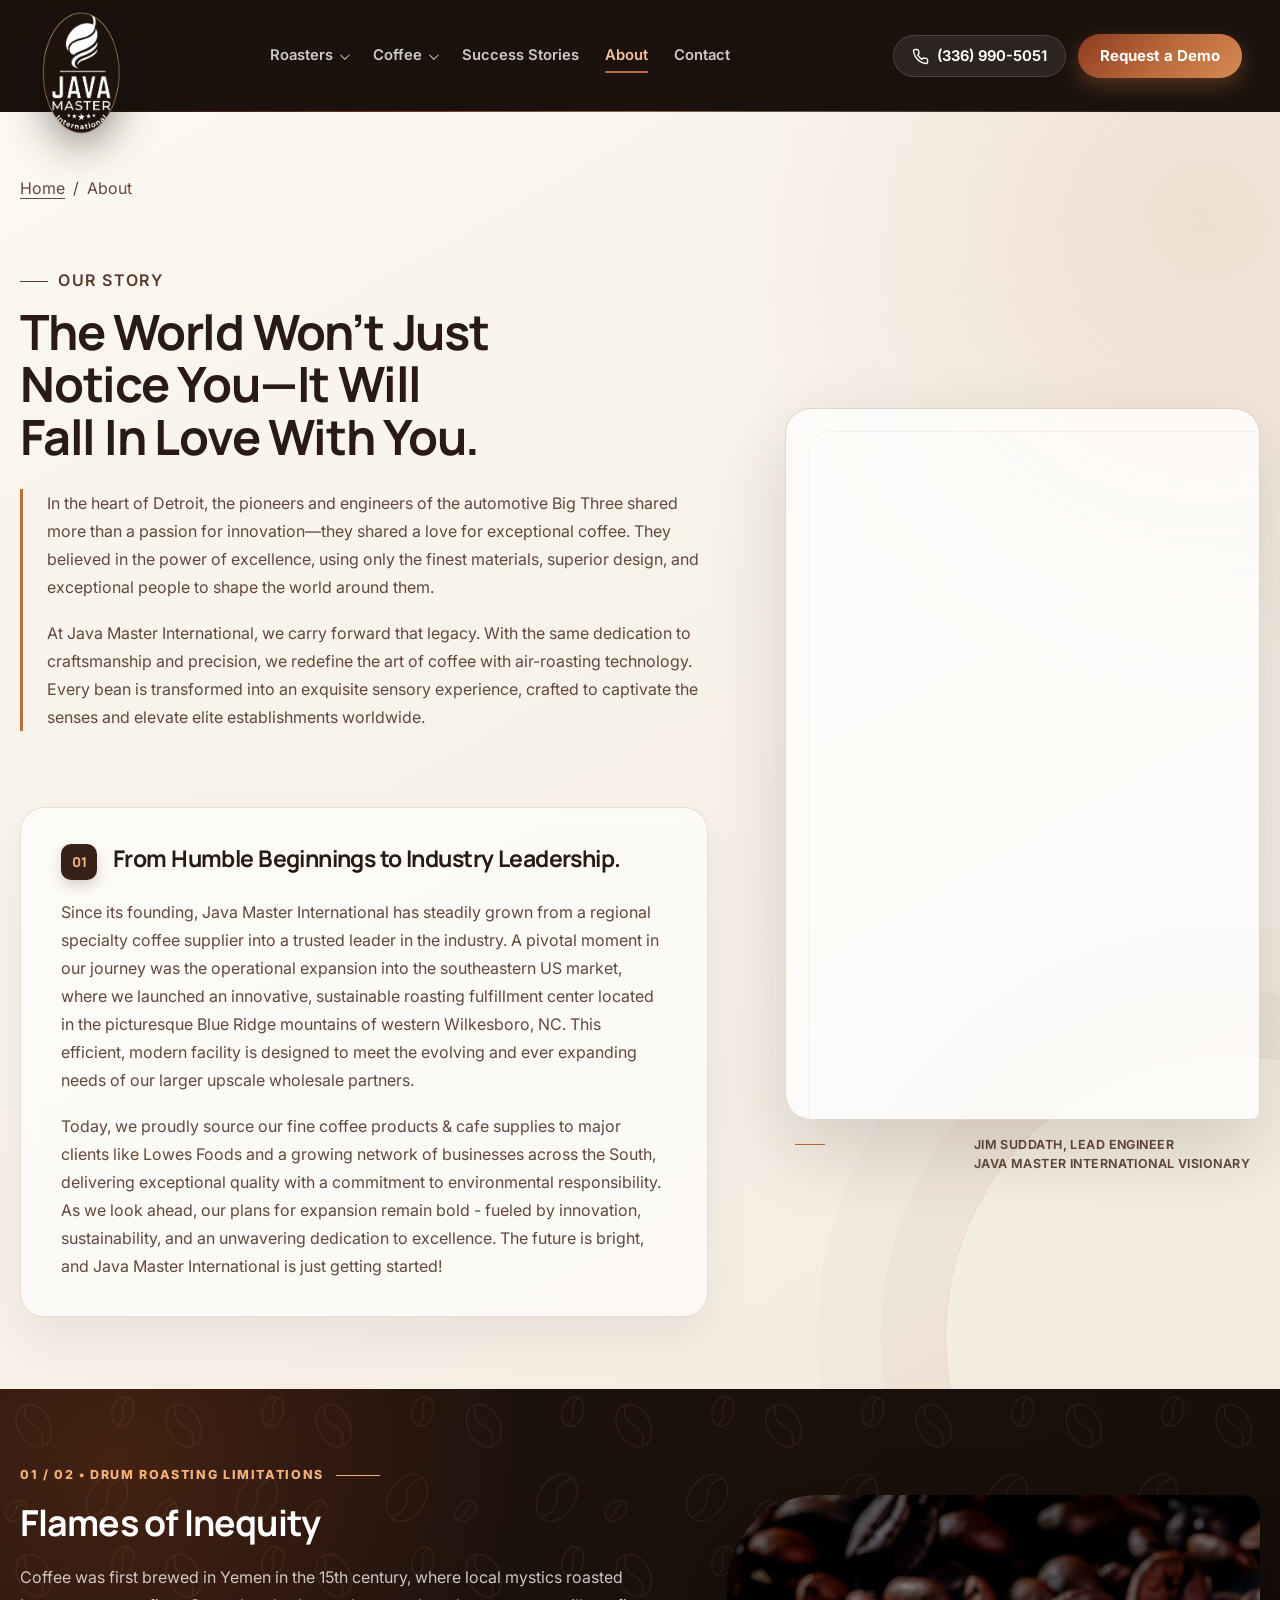
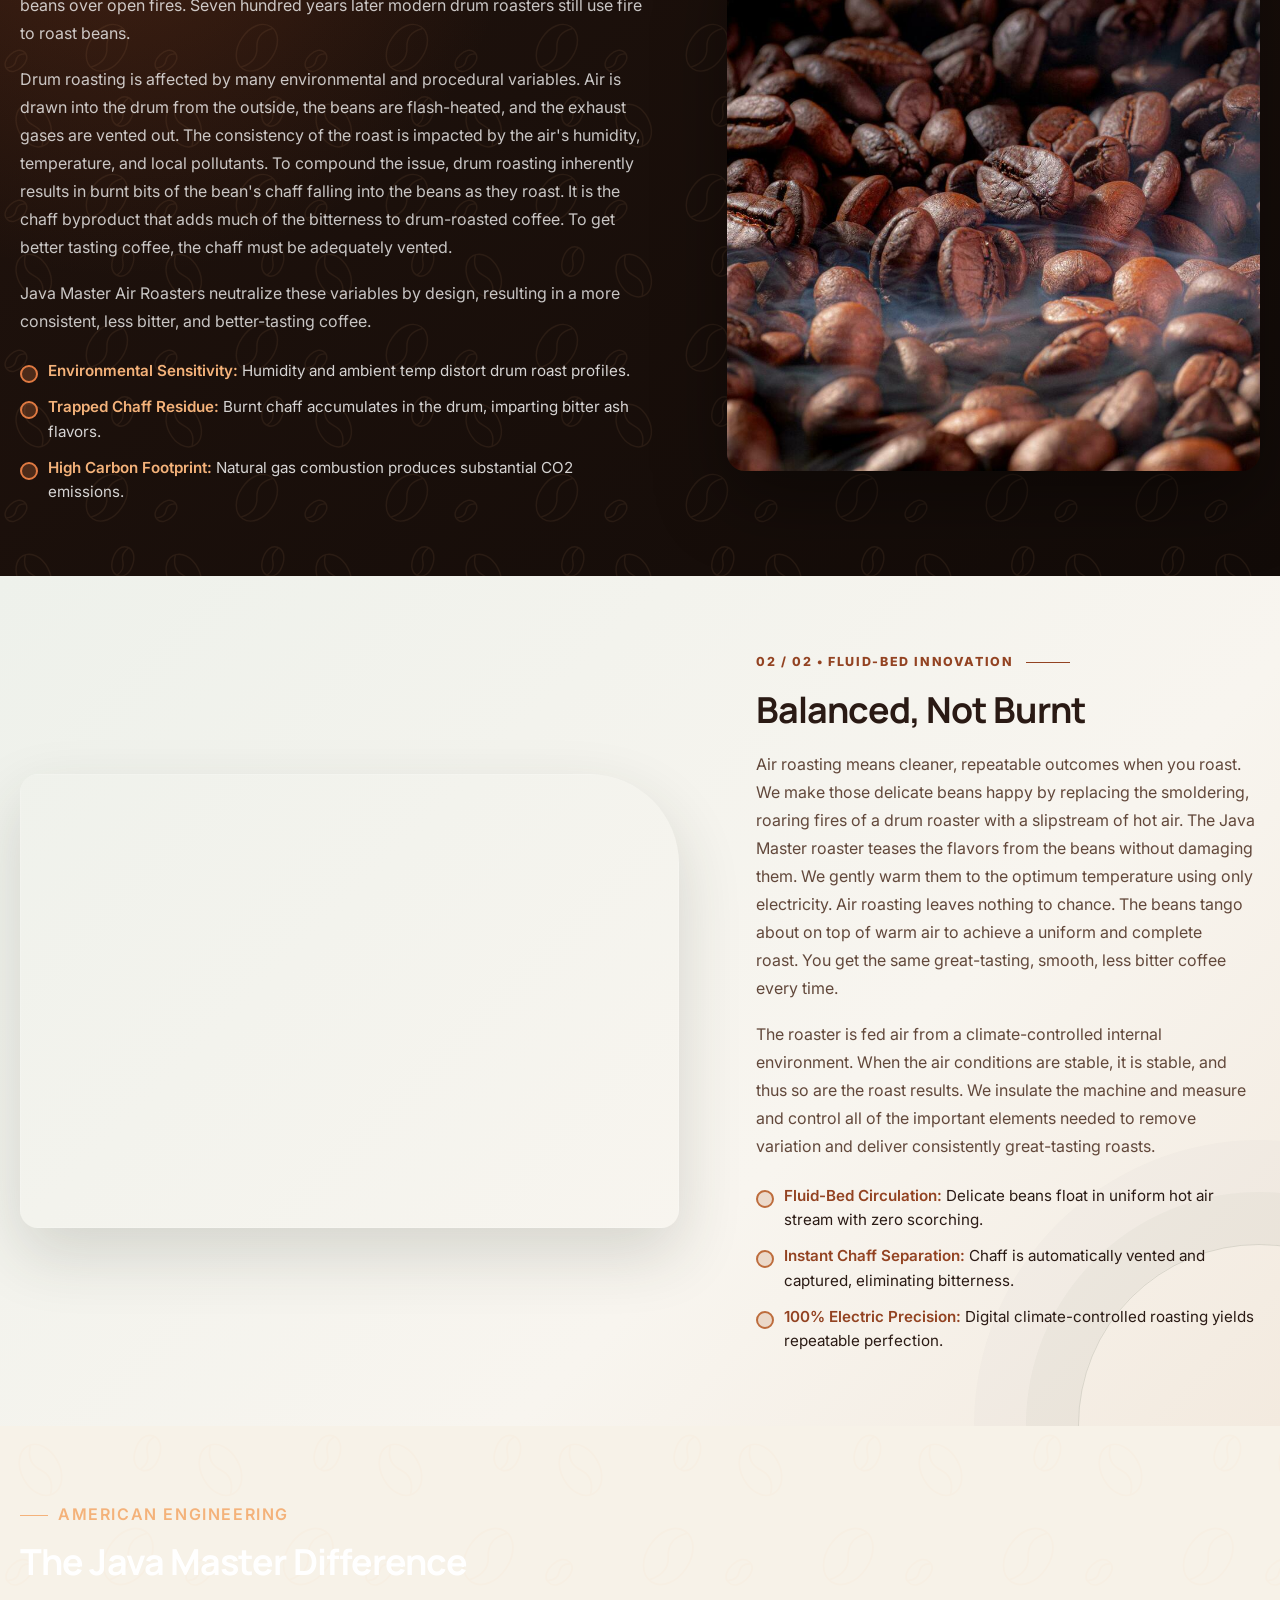
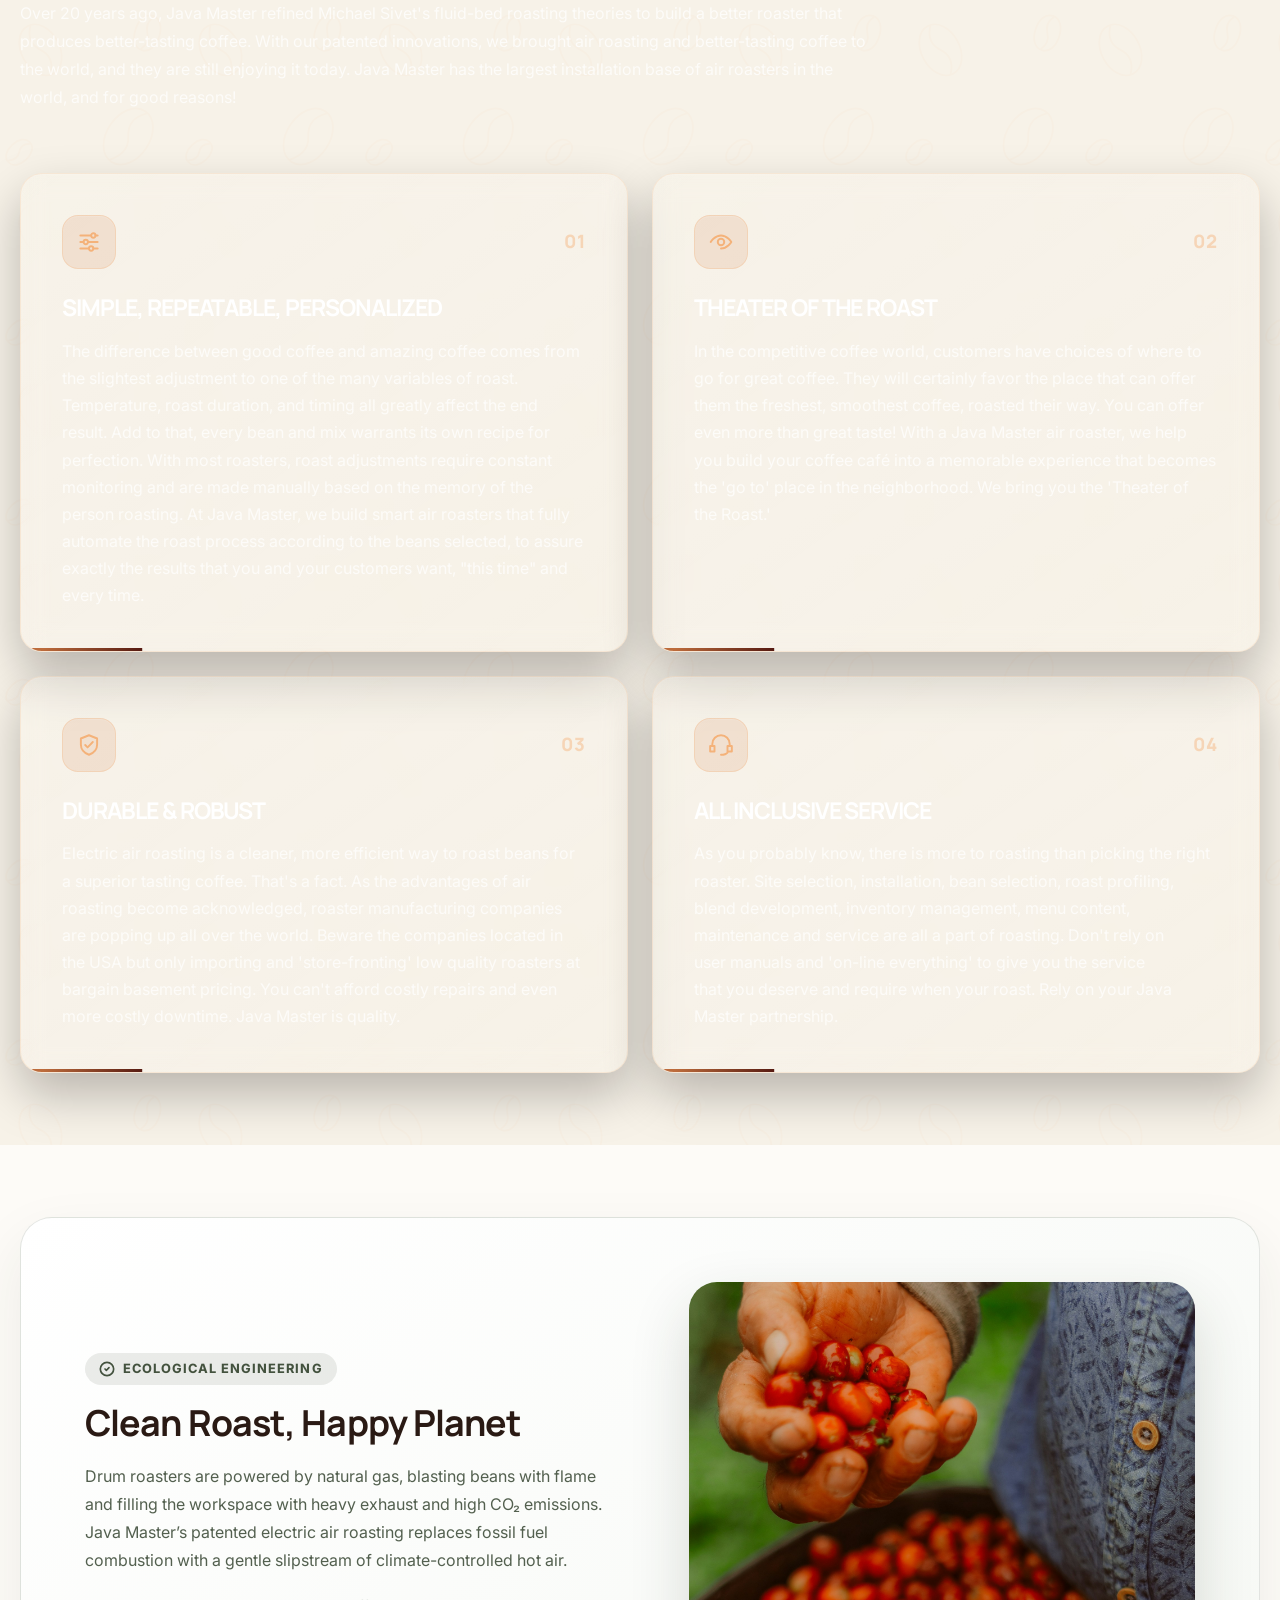
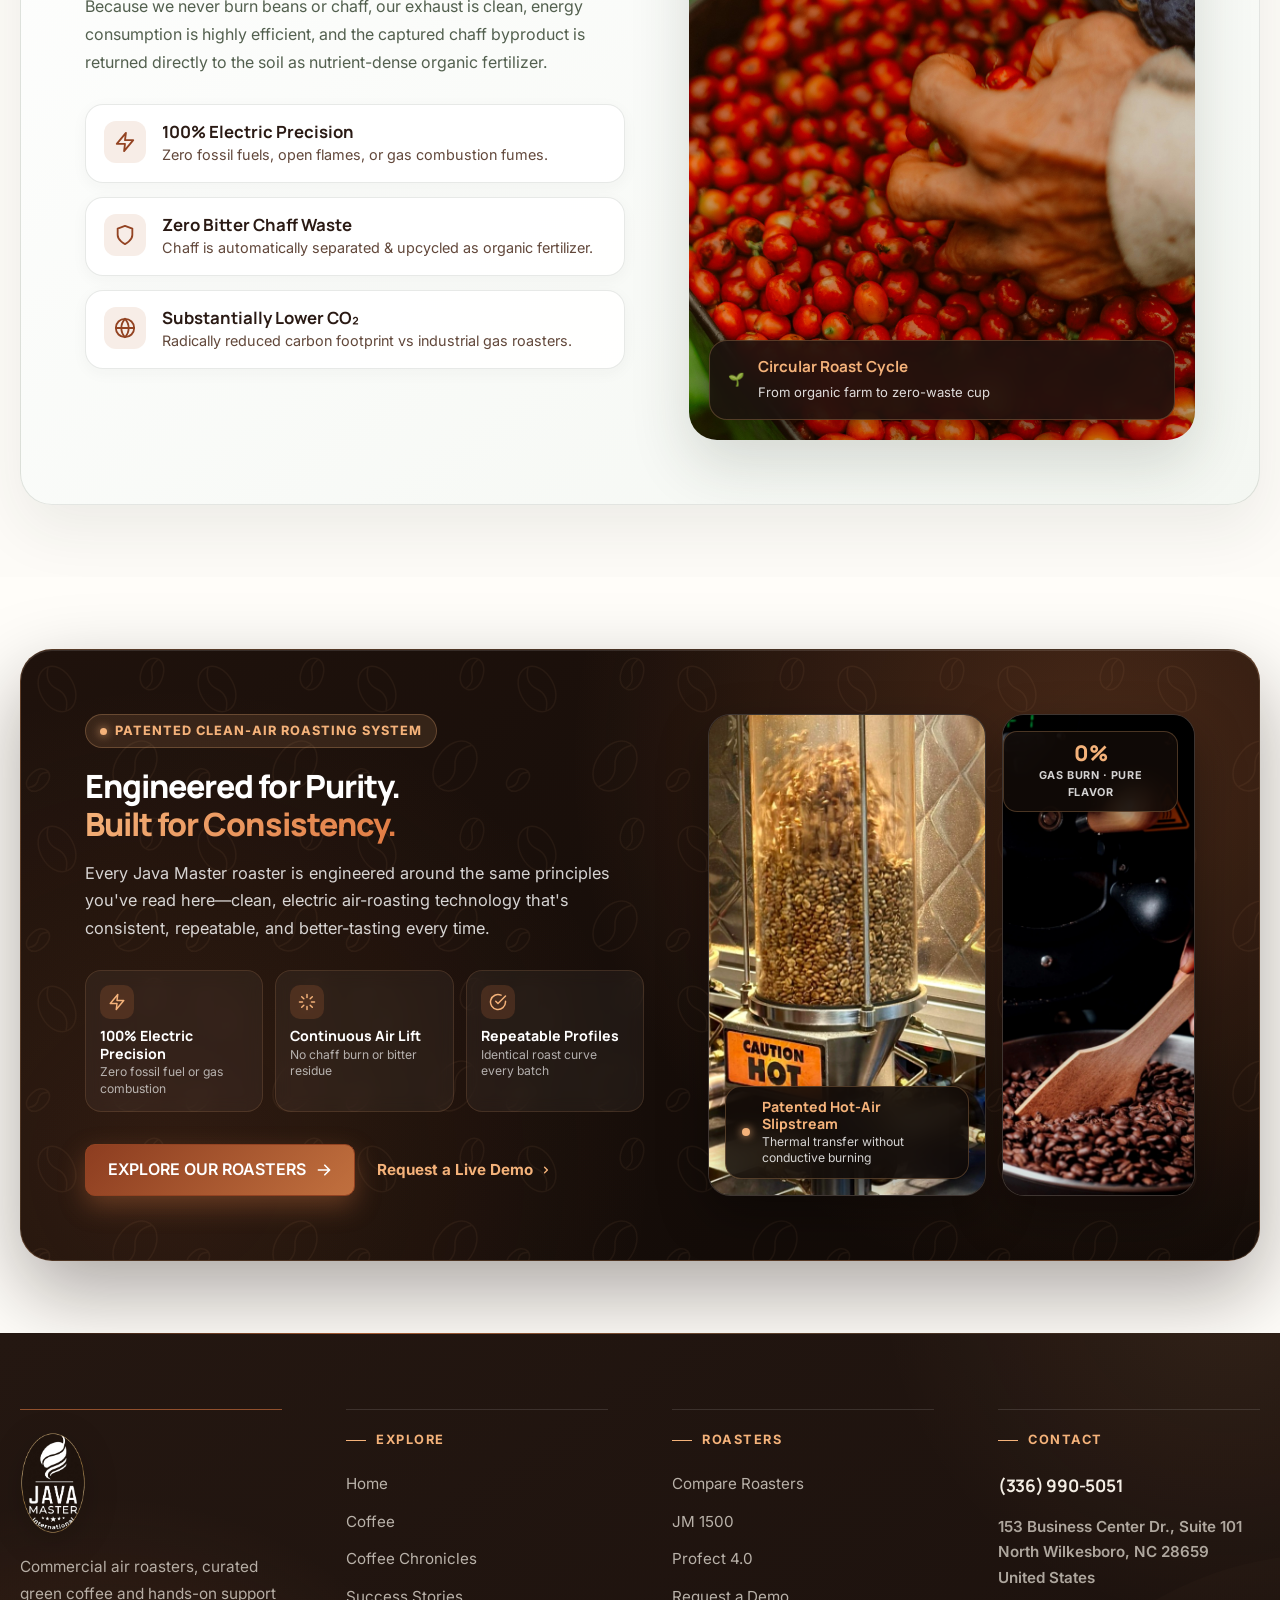
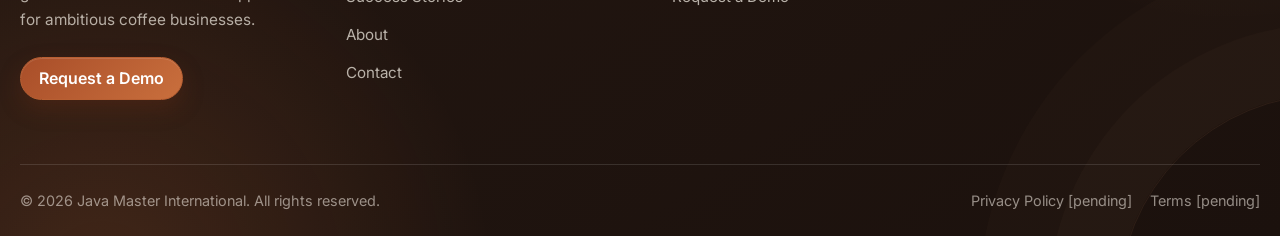
==== commit f43ac140: "feat(hero-logo): update home hero image, add crisp strong logo border, and upscale all page hero ban" ====
--- a/about.html
+++ b/about.html
@@ -55,8 +55,10 @@
         <figure class="about-story__portrait">
           <div class="about-story__portrait-frame">
             <picture>
+              <source type="image/webp" media="(max-width: 680px)" srcset="assets/images/about-jim-suddath-640.webp">
               <source media="(max-width: 680px)" srcset="assets/images/about-jim-suddath-640.jpg">
-              <img src="assets/images/about-jim-suddath.jpg" alt="Jim Suddath, Lead Engineer and Java Master International visionary, with coffee-roasting equipment" width="1024" height="1539" decoding="async" fetchpriority="high">
+              <source type="image/webp" srcset="assets/images/about-jim-suddath.webp">
+              <img src="assets/images/about-jim-suddath.jpg" alt="Jim Suddath, Lead Engineer and Java Master International visionary, with coffee-roasting equipment" width="1200" height="1804" decoding="async" fetchpriority="high">
             </picture>
           </div>
           <figcaption>Jim Suddath, Lead Engineer<br>Java Master International Visionary</figcaption>
--- a/assets/css/style.css
+++ b/assets/css/style.css
@@ -195,14 +195,36 @@
 .feature-highlights .stat span { color: var(--ink); font-size: 1rem; font-weight: 500; line-height: 1.4; text-wrap: balance; }
 .feature-highlights .stat:hover { background: rgba(201, 145, 91, .08); }
 
-.process { display: grid; grid-template-columns: repeat(5, minmax(0, 1fr)); align-items: stretch; gap: 16px; counter-reset: steps; }
-.process__item { position: relative; min-height: 224px; display: flex; flex-direction: column; padding: 26px; overflow: hidden; border: 1px solid var(--line); border-radius: var(--radius); background: var(--paper); box-shadow: var(--shadow-card); counter-increment: steps; transition: transform var(--card-transition), border-color var(--card-transition), box-shadow var(--card-transition); }
-.process__item::before { width: 44px; height: 44px; display: grid; place-items: center; margin-bottom: 28px; border: 1px solid rgba(162,71,39,.3); border-radius: 50%; background: rgba(199,97,54,.08); color: var(--copper-dark); font: 600 1rem/1 var(--font-body); content: "0" counter(steps); transition: transform var(--card-transition), background-color var(--card-transition); }
-.process__item::after { position: absolute; top: 0; right: 0; width: 84px; height: 4px; border-radius: 0 0 0 4px; background: linear-gradient(90deg, #934322, #e19961); content: ""; }
-.process__item:hover { transform: translateY(-4px); border-color: var(--card-border-hover); box-shadow: var(--shadow-card-hover); }
-.process__item:hover::before { transform: translateY(-2px); background: rgba(199,97,54,.14); }
-.process__item h3 { margin-bottom: var(--card-title-description-gap); font-size: var(--font-size-h3); }
-.process__item p { margin: 0; color: var(--ink-soft); font-size: 1rem; }
+.section__head-desc { display: flex; flex-direction: column; gap: 8px; }
+.section__head-desc p { margin: 0; color: var(--ink-soft); }
+.section__head-desc strong { color: var(--espresso); font-weight: 700; }
+
+.process { display: grid; grid-template-columns: repeat(3, minmax(0, 1fr)); align-items: stretch; gap: 24px; counter-reset: steps; }
+.process__item { position: relative; min-height: 280px; display: flex; flex-direction: column; padding: clamp(26px, 3vw, 36px); overflow: hidden; border: 1px solid rgba(199,97,54,.22); border-radius: var(--radius-lg); background: var(--paper); box-shadow: 0 16px 40px rgba(37,24,17,.06); counter-increment: steps; transition: transform var(--card-transition), border-color var(--card-transition), box-shadow var(--card-transition); }
+.process__item::before { width: 46px; height: 46px; display: grid; place-items: center; margin-bottom: 22px; border: 1px solid rgba(162,71,39,.3); border-radius: 14px; background: rgba(199,97,54,.1); color: var(--copper-dark); font: 700 1.05rem/1 var(--font-title); content: "0" counter(steps); transition: transform var(--card-transition), background-color var(--card-transition); }
+.process__item::after { position: absolute; top: 0; right: 0; width: 90px; height: 4px; border-radius: 0 0 0 4px; background: linear-gradient(90deg, #934322, #e19961); content: ""; }
+.process__item:hover { transform: translateY(-5px); border-color: var(--card-border-hover); box-shadow: var(--shadow-card-hover); }
+.process__item:hover::before { transform: translateY(-2px); background: rgba(199,97,54,.18); }
+.process__item h3 { margin-bottom: 14px; font-size: var(--font-size-h3); color: var(--espresso); line-height: 1.25; }
+.process__item p { margin: 0 0 12px; color: var(--ink-soft); font-size: .98rem; line-height: 1.65; }
+.process__item p:last-child { margin-bottom: 0; }
+.process__tagline-banner { position: relative; margin-top: clamp(34px, 4.5vw, 52px); padding: clamp(28px, 3.5vw, 40px) clamp(24px, 4vw, 48px); overflow: hidden; display: flex; align-items: center; justify-content: space-between; gap: clamp(24px, 4vw, 48px); border: 1px solid rgba(244, 178, 122, 0.24); border-radius: 24px; background: radial-gradient(circle at 85% 20%, rgba(201, 111, 61, 0.22), transparent 45%), linear-gradient(145deg, #22140d 0%, #130a07 100%); box-shadow: 0 20px 48px rgba(12, 7, 4, 0.24), inset 0 1px 0 rgba(255, 255, 255, 0.1); color: #fff; }
+.process__tagline-banner::before { position: absolute; inset: 0; opacity: .08; background-image: url('../images/coffee-bean-pattern.svg'); background-size: 80px; pointer-events: none; content: ""; }
+.process__tagline-info { position: relative; z-index: 1; min-width: 0; }
+.process__tagline-badge { display: inline-block; padding: 4px 12px; border-radius: 999px; background: rgba(244, 178, 122, 0.14); border: 1px solid rgba(244, 178, 122, 0.28); color: #f4b27a; font-size: 0.75rem; font-weight: 750; text-transform: uppercase; letter-spacing: 0.08em; margin-bottom: 14px; }
+.process__tagline-sequence { display: flex; align-items: center; flex-wrap: wrap; gap: 12px 18px; margin-bottom: 12px; }
+.tagline-step { display: inline-flex; align-items: center; gap: 8px; }
+.tagline-step .step-num { display: inline-flex; align-items: center; justify-content: center; width: 26px; height: 26px; border-radius: 8px; background: rgba(244, 178, 122, 0.16); border: 1px solid rgba(244, 178, 122, 0.28); color: #f4b27a; font-family: var(--font-title); font-size: 0.76rem; font-weight: 800; }
+.tagline-step .step-label { font-family: var(--font-title); font-size: clamp(1.35rem, 2vw, 1.75rem); font-weight: 800; letter-spacing: -0.02em; color: #ffffff; line-height: 1.15; }
+.tagline-step--highlight .step-label { background: linear-gradient(135deg, #f4b27a 0%, #e07a42 100%); -webkit-background-clip: text; -webkit-text-fill-color: transparent; }
+.tagline-step--highlight .step-num { background: rgba(201, 111, 61, 0.35); border-color: #f4b27a; color: #fff; }
+.step-arrow { display: grid; place-items: center; color: rgba(244, 178, 122, 0.45); }
+.step-arrow svg { width: 20px; height: 20px; stroke: currentColor; fill: none; stroke-width: 2.2; stroke-linecap: round; stroke-linejoin: round; }
+.process__tagline-note { margin: 0; color: rgba(255, 255, 255, 0.74); font-size: 0.95rem; line-height: 1.55; max-width: 650px; }
+.process__tagline-action { position: relative; z-index: 1; flex: 0 0 auto; }
+.process__tagline-action .button { box-shadow: 0 10px 24px rgba(189, 108, 60, 0.4); }
+.process__tagline-action .button__arrow { transition: transform 0.25s ease; }
+.process__tagline-action .button:hover .button__arrow { transform: translateX(4px); }
 
 .product-grid { display: grid; grid-template-columns: repeat(2, 1fr); gap: 24px; }
 .product-card { display: flex; flex-direction: column; overflow: hidden; border: 1px solid rgba(199,97,54,.24); border-radius: var(--radius-lg); background: var(--paper); box-shadow: 0 20px 55px rgba(37,24,17,.07); transition: transform var(--card-transition), border-color var(--card-transition), box-shadow var(--card-transition); }
@@ -436,8 +458,8 @@
 .footer__grid { display: grid; grid-template-columns: repeat(4, minmax(0, 1fr)); gap: clamp(32px, 5vw, 64px); padding-bottom: clamp(44px, 5vw, 64px); }
 .footer__grid > * { min-width: 0; padding-top: 22px; border-top: 1px solid rgba(255,255,255,.12); }
 .footer__grid > :first-child { border-top-color: rgba(224,122,66,.58); }
-.site-footer .brand { margin-bottom: 18px; }
-.site-footer .brand__logo { height: 86px; }
+.site-footer .brand { margin-bottom: 20px; }
+.site-footer .brand__logo { height: clamp(100px, 8vw, 130px); width: auto; max-width: 170px; object-fit: contain; }
 .footer__intro p { max-width: 31ch; margin-bottom: 24px; color: rgba(244,238,228,.7); font-size: .96rem; line-height: 1.7; }
 .footer__intro .button { width: fit-content; min-height: 42px; padding: 8px 18px; border-color: #b85f32; border-radius: 999px; background: linear-gradient(135deg, #a94e29, #c96f3d); box-shadow: 0 9px 22px rgba(127,52,24,.25), inset 0 1px 0 rgba(255,255,255,.12); }
 .footer__intro .button:hover { border-color: #d07b4c; background: linear-gradient(135deg, #bb5c31, #d47b49); }
@@ -742,7 +764,7 @@
 .about-points--air li strong { color: var(--copper-dark); }
 .about-points--air li::before { background: rgba(189, 108, 60, .2); border: 2px solid var(--copper); }
 
-.about-difference { position: relative; color: #fff; background: linear-gradient(150deg, rgba(22, 13, 9, 0.88) 0%, rgba(14, 8, 5, 0.94) 100%), url('../images/coffee-beans-overhead.jpg') center center / cover no-repeat; }
+.about-difference { position: relative; color: #fff; background: linear-gradient(150deg, rgba(22, 13, 9, 0.88) 0%, rgba(14, 8, 5, 0.94) 100%), url('../images/coffee-beans-overhead.jpg') center center / cover no-repeat;background-attachment: fixed; }
 .about-difference::before { position: absolute; inset: 0; opacity: .05; background-image: url('../images/coffee-bean-pattern.svg'); background-size: 180px; pointer-events: none; content: ""; }
 .about-difference .container { position: relative; z-index: 1; }
 .about-difference__intro { max-width: 940px; margin-bottom: clamp(38px, 5vw, 62px); }
@@ -751,7 +773,8 @@
 .about-difference__intro > p { max-width: 850px; margin: 0; color: rgba(255,255,255,.72); font-size: 1rem; line-height: 1.75; }
 .about-difference__grid { display: grid; grid-template-columns: repeat(2, minmax(0, 1fr)); gap: 24px; }
 .about-benefit-card { position: relative; min-width: 0; overflow: hidden; padding: clamp(28px, 3.2vw, 42px); border: 1px solid rgba(244,178,122,.18); border-radius: 22px; background: linear-gradient(145deg, rgba(255,255,255,.08) 0%, rgba(255,255,255,.025) 100%); box-shadow: 0 22px 48px rgba(6,4,3,.25), inset 0 1px 0 rgba(255,255,255,.08); backdrop-filter: blur(12px); transition: transform var(--card-transition), border-color var(--card-transition), box-shadow var(--card-transition); }
-.about-benefit-card::after { position: absolute; right: 0; bottom: 0; left: 0; height: 3px; transform: scaleX(.2); transform-origin: left; background: linear-gradient(90deg, var(--copper), transparent 88%); content: ""; transition: transform var(--card-transition); }
+.about-benefit-card::after { position: absolute; right: 0; bottom: 0; left: 0; height: 3px; transform: scaleX(.2); transform-origin: left; background:linear-gradient(
+272deg, #571b12, #bd6c3c 82%); content: ""; transition: transform var(--card-transition); }
 .about-benefit-card:hover { transform: translateY(-5px); border-color: rgba(244,178,122,.55); box-shadow: 0 30px 60px rgba(6,4,3,.38), inset 0 1px 0 rgba(255,255,255,.14); }
 .about-benefit-card:hover::after { transform: scaleX(1); }
 .about-benefit-card__top { display: flex; align-items: center; justify-content: space-between; margin-bottom: 24px; }
@@ -1299,6 +1322,205 @@
 .page--contact .contact-experience__form .form-grid { gap: 18px; }
 .page--contact .contact-experience__form textarea { min-height: 120px; }
 
+/* Contact Page Facility Showcase */
+.section--facility {
+  background: #150e0a;
+  border-top: 1px solid rgba(255, 255, 255, 0.1);
+  padding-block: clamp(60px, 8vw, 96px);
+  position: relative;
+  overflow: hidden;
+}
+
+.facility-card {
+  position: relative;
+  overflow: hidden;
+  padding: clamp(36px, 5vw, 64px);
+  border: 1px solid rgba(244, 178, 122, 0.22);
+  border-radius: 32px;
+  background: radial-gradient(circle at 88% 20%, rgba(201, 111, 61, 0.24), transparent 45%), linear-gradient(150deg, #22150f 0%, #120b08 100%);
+  box-shadow: 0 32px 80px rgba(10, 6, 4, 0.4), inset 0 1px 0 rgba(255, 255, 255, 0.1);
+}
+
+.facility-card::before {
+  position: absolute;
+  inset: 0;
+  opacity: 0.06;
+  background-image: url('../images/coffee-bean-pattern.svg');
+  background-size: 140px;
+  pointer-events: none;
+  content: "";
+}
+
+.facility-card__layout {
+  display: grid;
+  grid-template-columns: minmax(0, 1.15fr) minmax(420px, 1fr);
+  align-items: center;
+  gap: clamp(36px, 5vw, 68px);
+  position: relative;
+  z-index: 1;
+}
+
+.facility-card__badge {
+  display: inline-flex;
+  align-items: center;
+  gap: 8px;
+  padding: 6px 14px;
+  border-radius: 999px;
+  background: rgba(244, 178, 122, 0.12);
+  border: 1px solid rgba(244, 178, 122, 0.28);
+  color: #f4b27a;
+  font-size: 0.8rem;
+  font-weight: 750;
+  letter-spacing: 0.06em;
+  margin-bottom: 16px;
+  text-transform: uppercase;
+}
+
+.facility-badge__dot {
+  width: 7px;
+  height: 7px;
+  border-radius: 50%;
+  background: #f4b27a;
+  box-shadow: 0 0 8px #f4b27a;
+}
+
+.facility-card__content h2 {
+  color: #ffffff;
+  font-family: var(--font-title);
+  font-size: clamp(1.85rem, 2.6vw, 2.45rem);
+  font-weight: 800;
+  line-height: 1.18;
+  margin-bottom: 16px;
+}
+
+.facility-card__lead {
+  color: rgba(255, 255, 255, 0.84);
+  font-size: 1.02rem;
+  line-height: 1.7;
+  margin-bottom: 28px;
+}
+
+.facility-card__features {
+  display: grid;
+  gap: 14px;
+  margin-bottom: 32px;
+}
+
+.facility-feature {
+  display: flex;
+  align-items: flex-start;
+  gap: 14px;
+  padding: 14px 16px;
+  border-radius: 16px;
+  background: rgba(255, 255, 255, 0.045);
+  border: 1px solid rgba(244, 178, 122, 0.14);
+  backdrop-filter: blur(8px);
+  -webkit-backdrop-filter: blur(8px);
+  transition: transform 0.25s ease, background 0.25s ease, border-color 0.25s ease;
+}
+
+.facility-feature:hover {
+  background: rgba(255, 255, 255, 0.08);
+  border-color: rgba(244, 178, 122, 0.35);
+  transform: translateX(3px);
+}
+
+.facility-feature__icon {
+  width: 36px;
+  height: 36px;
+  flex: 0 0 36px;
+  border-radius: 10px;
+  background: rgba(201, 111, 61, 0.2);
+  color: #f4b27a;
+  display: grid;
+  place-items: center;
+}
+
+.facility-feature__icon svg {
+  width: 18px;
+  height: 18px;
+  fill: none;
+  stroke: currentColor;
+  stroke-width: 2;
+  stroke-linecap: round;
+  stroke-linejoin: round;
+}
+
+.facility-feature__text strong {
+  display: block;
+  font-family: var(--font-title);
+  font-size: 0.92rem;
+  font-weight: 750;
+  color: #ffffff;
+  line-height: 1.3;
+}
+
+.facility-feature__text span {
+  display: block;
+  font-size: 0.8rem;
+  color: rgba(255, 255, 255, 0.68);
+  line-height: 1.4;
+  margin-top: 2px;
+}
+
+.facility-card__media {
+  position: relative;
+  min-height: 440px;
+  height: 100%;
+  margin: 0;
+  overflow: hidden;
+  border-radius: 24px;
+  border: 1px solid rgba(255, 255, 255, 0.18);
+  box-shadow: 0 24px 60px rgba(0, 0, 0, 0.4);
+  background: #180e08;
+}
+
+.facility-card__media img {
+  width: 100%;
+  height: 100%;
+  min-height: 440px;
+  object-fit: cover;
+  object-position: center;
+  display: block;
+  transition: transform 700ms cubic-bezier(0.2, 0.75, 0.2, 1);
+}
+
+.facility-card__media:hover img {
+  transform: scale(1.035);
+}
+
+.facility-card__floating-tag {
+  position: absolute;
+  bottom: 18px;
+  left: 18px;
+  right: 18px;
+  display: flex;
+  align-items: center;
+  gap: 12px;
+  padding: 12px 16px;
+  border-radius: 16px;
+  background: rgba(18, 11, 7, 0.88);
+  backdrop-filter: blur(14px);
+  -webkit-backdrop-filter: blur(14px);
+  border: 1px solid rgba(244, 178, 122, 0.26);
+  color: #ffffff;
+  box-shadow: 0 12px 28px rgba(0, 0, 0, 0.35);
+}
+
+.facility-card__floating-tag strong {
+  display: block;
+  font-family: var(--font-title);
+  font-size: 0.88rem;
+  font-weight: 750;
+  color: #f4b27a;
+}
+
+.facility-card__floating-tag span {
+  display: block;
+  font-size: 0.76rem;
+  color: rgba(255, 255, 255, 0.82);
+}
+
 @media (prefers-reduced-motion: reduce) {
   html { scroll-behavior: auto; }
   *, *::before, *::after { scroll-behavior: auto; transition-duration: .01ms; animation-duration: .01ms; animation-iteration-count: 1; }
--- a/assets/css/responsive.css
+++ b/assets/css/responsive.css
@@ -89,6 +89,9 @@
   .vision-mission__intro { max-width: 760px; grid-template-columns: 1fr; gap: 18px; }
   .vision-mission__intro .eyebrow { grid-column: auto; margin-bottom: 0; }
   .vision-mission__cards { grid-template-columns: 1fr; }
+  .process__tagline-banner { flex-direction: column; align-items: flex-start; gap: 24px; }
+  .process__tagline-action { width: 100%; }
+  .process__tagline-action .button { width: 100%; }
 }
 
 @media (max-width: 768px) {
@@ -165,7 +168,7 @@
   .site-header .brand { width: 60px; }
   .site-header .brand__logo { top: 5px; height: 88px; }
   .site-header.is-scrolled .brand__logo { top: 0; height: 80px; }
-  .site-footer .brand__logo { height: 80px; }
+  .site-footer .brand__logo { height: 96px; }
   .tech-roasters-layout { gap: 34px; }
   .tech-roasters__content h2 { font-size: var(--font-size-h2); }
   .tech-blueprint-frame { padding: 14px 14px 12px; }
@@ -220,6 +223,9 @@
   .about-roasters-cta__actions { flex-direction: column; align-items: stretch; gap: 14px; }
   .about-roasters-cta__actions .button { width: 100%; justify-content: center; }
   .about-roasters-cta__sublink { justify-content: center; }
+  .process__tagline-banner { padding: 24px 18px; border-radius: 20px; }
+  .process__tagline-sequence { gap: 8px 10px; }
+  .tagline-step .step-label { font-size: 1.22rem; }
 }
 
 @media (max-width: 520px) {
@@ -373,3 +379,29 @@
   .coffee-magic-card { min-height: 320px; }
   .coffee-story__media { min-height: 340px; border-radius: 48px 14px 14px 14px; }
 }
+
+/* Contact page & Facility showcase */
+@media (max-width: 980px) {
+  .contact-experience { grid-template-columns: 1fr; gap: 36px; }
+  .facility-card__layout { grid-template-columns: 1fr; gap: 36px; }
+  .facility-card__media, .facility-card__media img { min-height: 340px; }
+}
+
+@media (max-width: 680px) {
+  .contact-hero { min-height: 440px; }
+  .page--contact .contact-list li { padding: 16px; border-radius: 16px; }
+  .facility-card { padding: 28px 18px; border-radius: 24px; }
+  .facility-card__media, .facility-card__media img { min-height: 280px; border-radius: 18px; }
+  .facility-card__action .button { width: 100%; justify-content: center; }
+  .facility-feature { padding: 12px 14px; }
+}
+
+@media (max-width: 420px) {
+  .facility-card { padding: 22px 14px; border-radius: 20px; }
+  .facility-card__media, .facility-card__media img { min-height: 230px; }
+  .facility-card__floating-tag { bottom: 12px; left: 12px; right: 12px; padding: 10px 12px; }
+  .facility-feature { gap: 10px; }
+  .facility-feature__icon { width: 32px; height: 32px; flex: 0 0 32px; }
+  .facility-feature__icon svg { width: 16px; height: 16px; }
+}
+
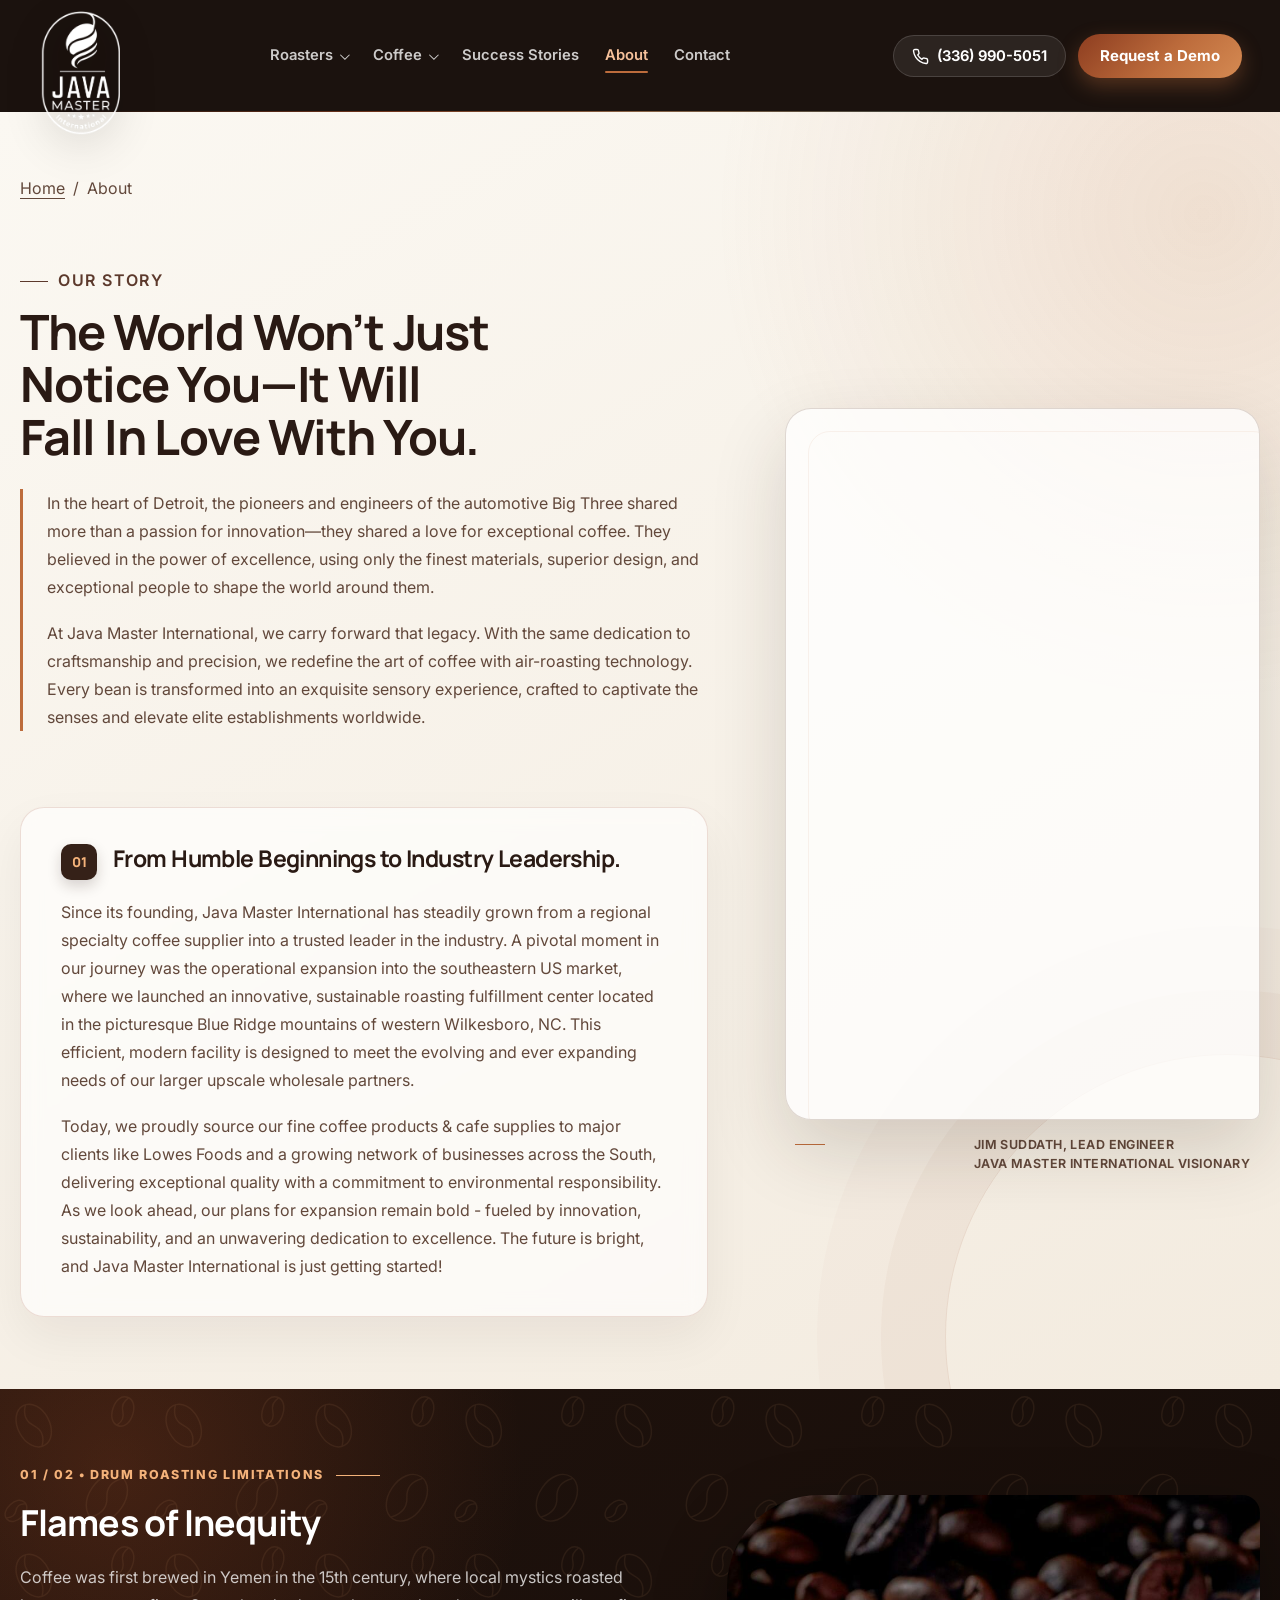
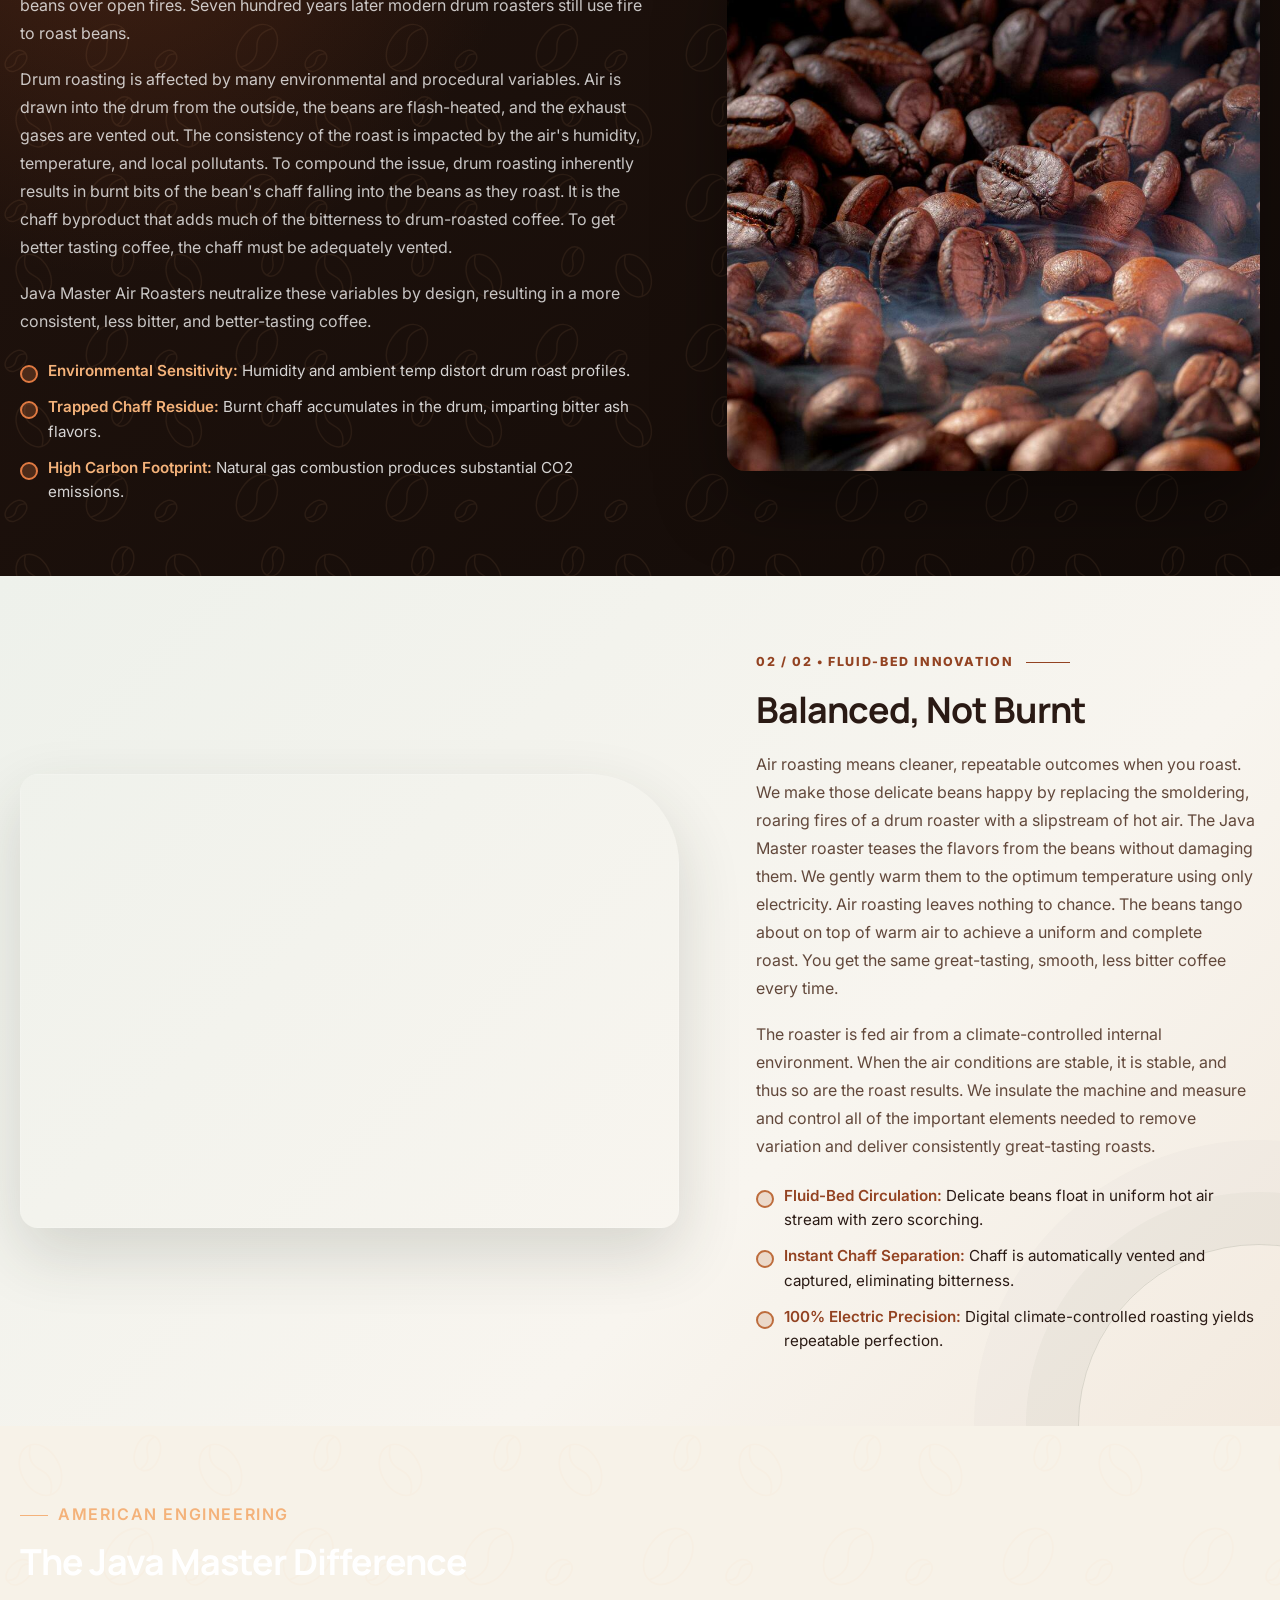
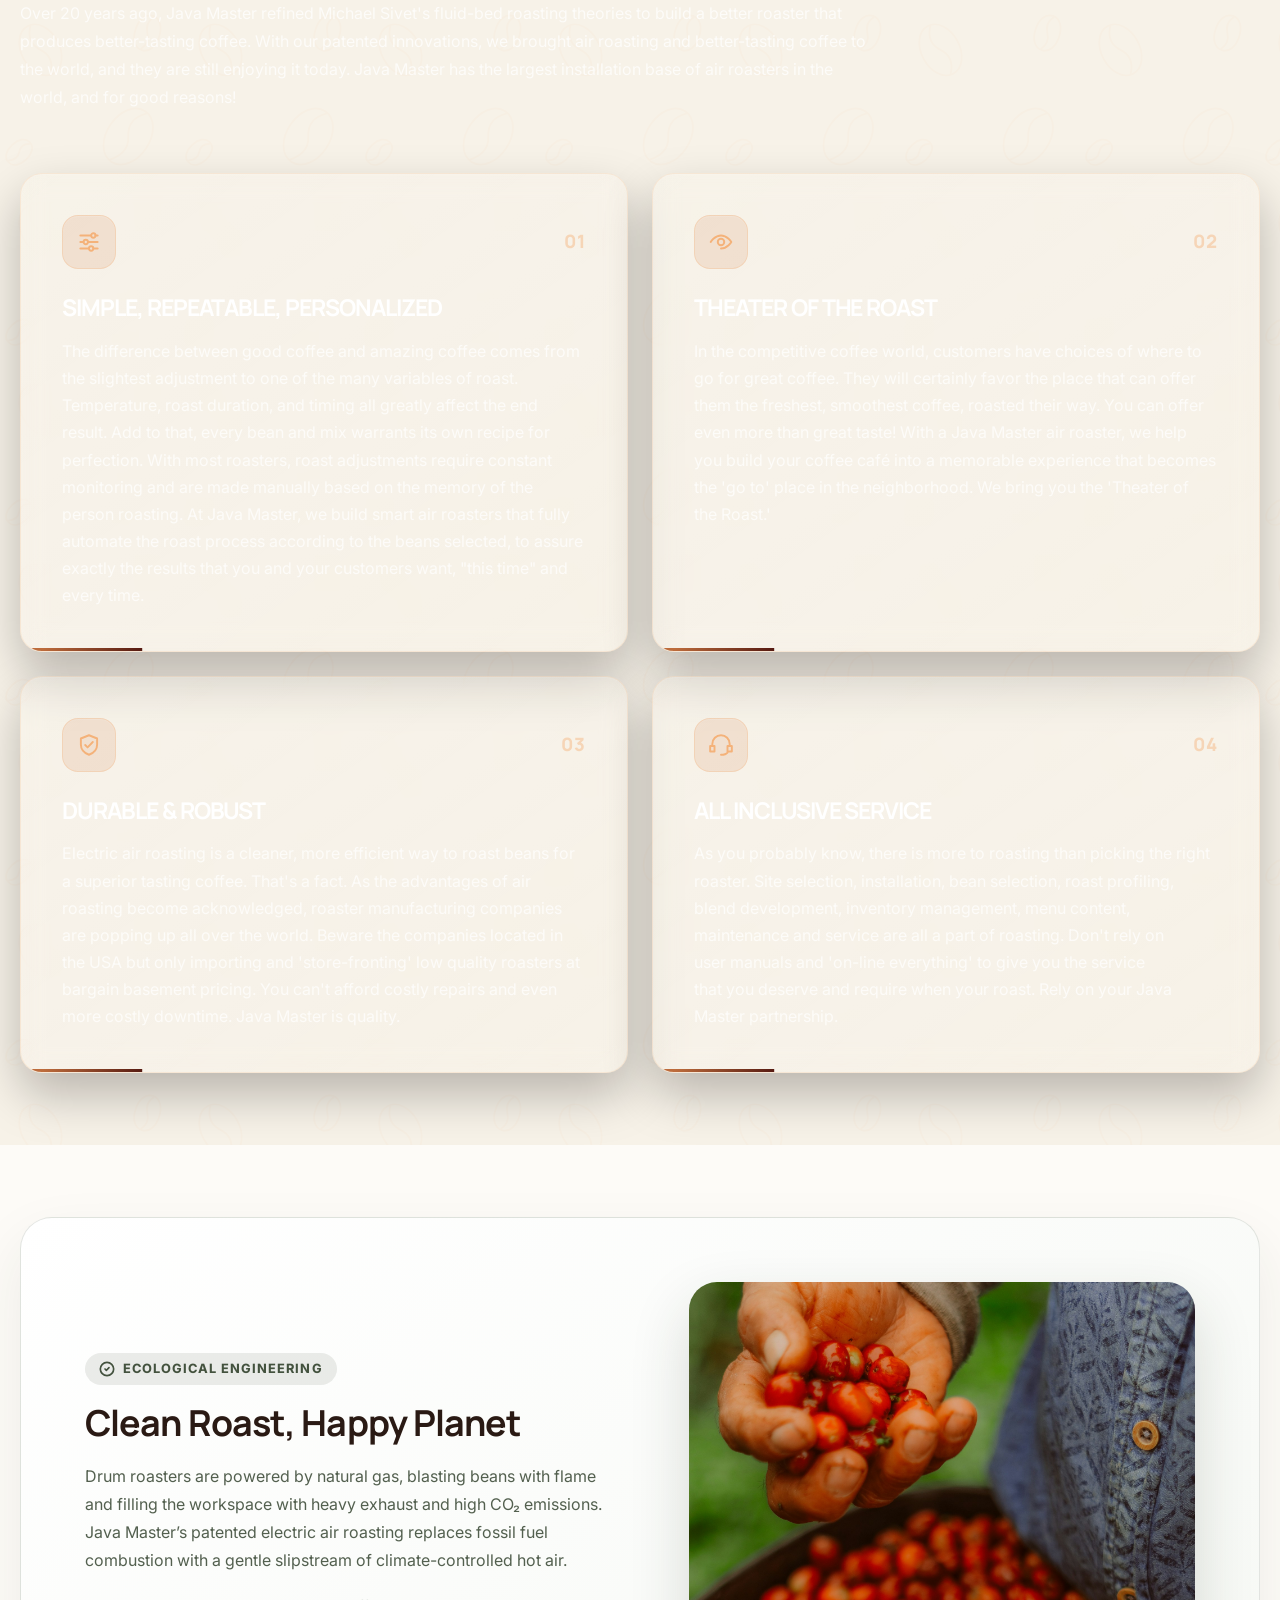
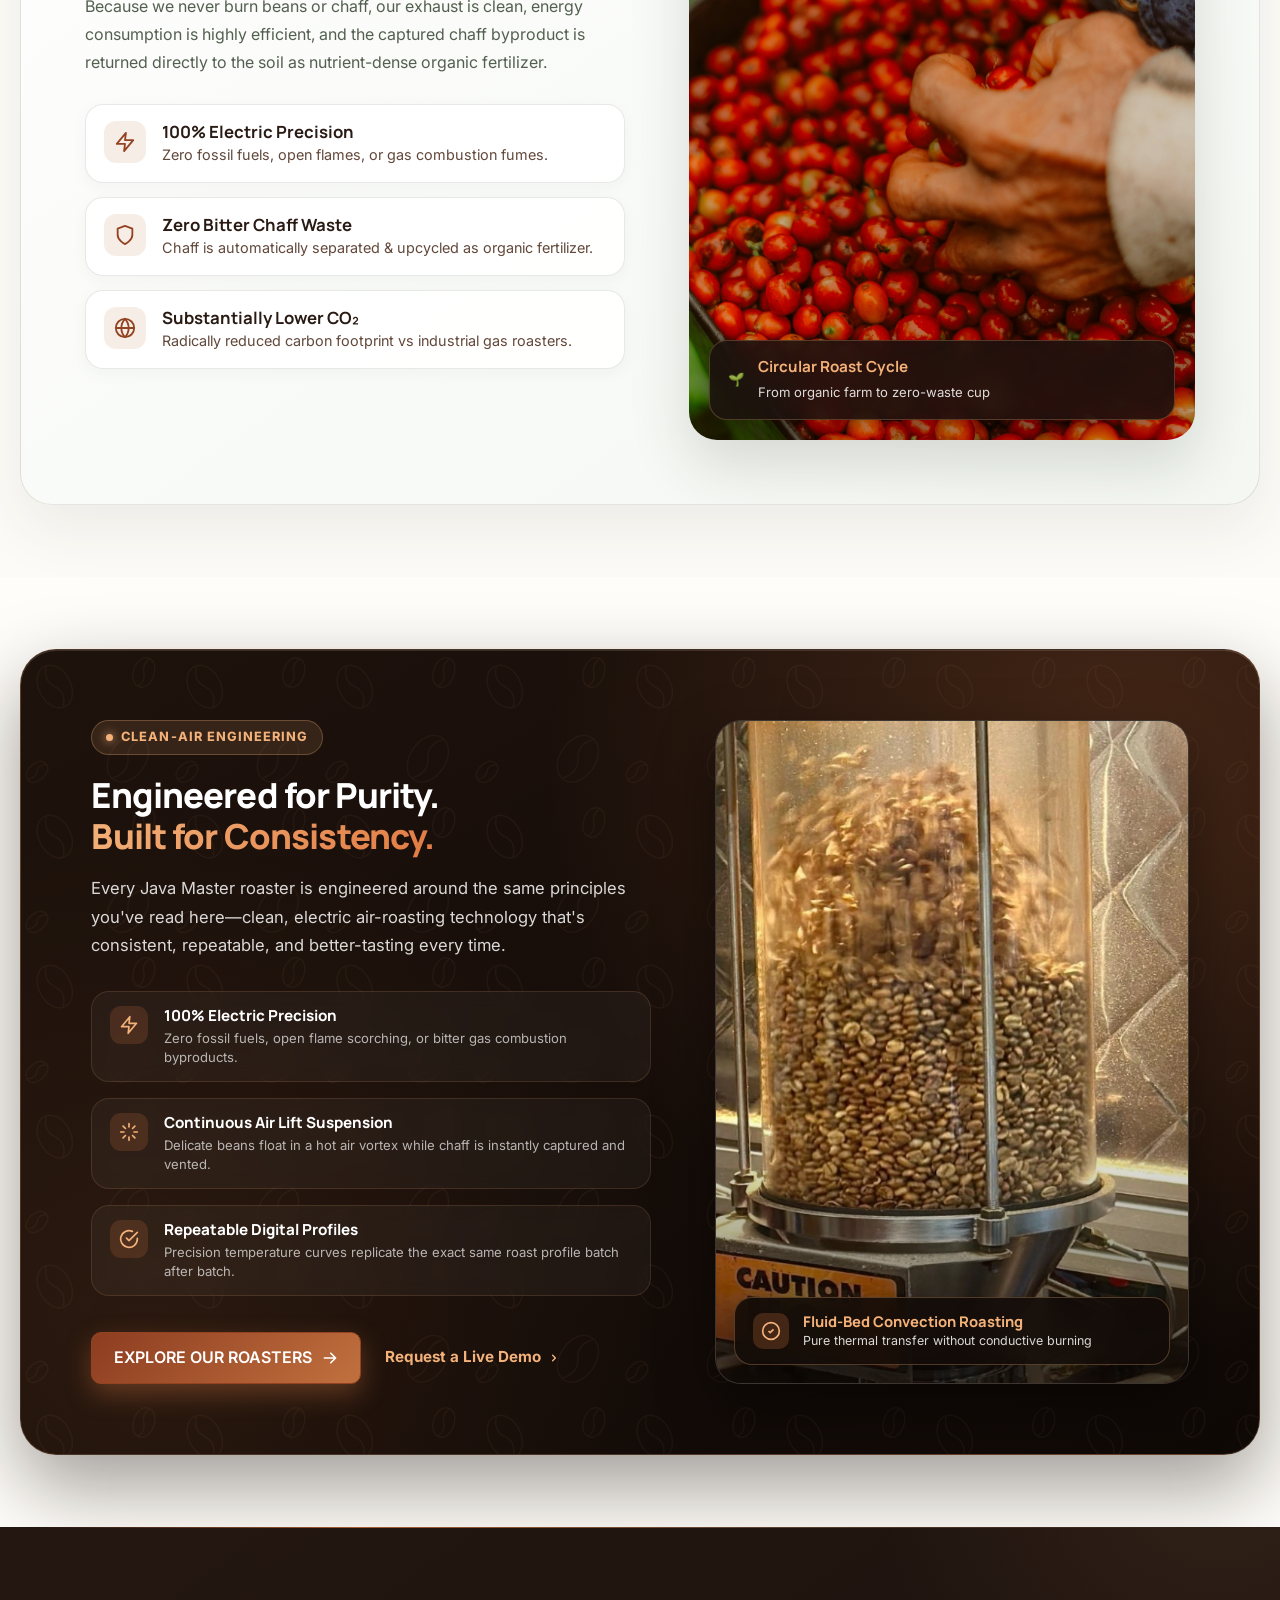
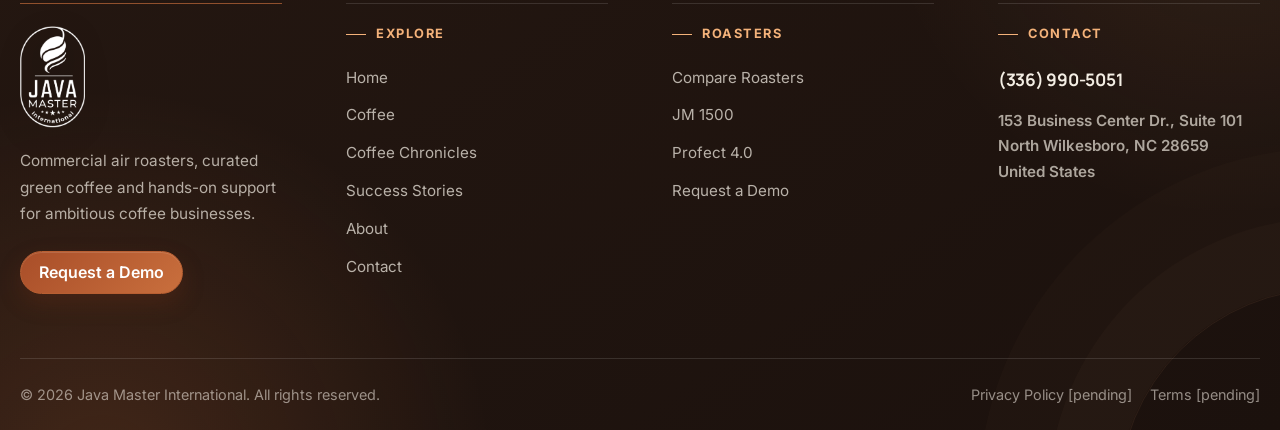
==== commit 710f2975: "feat: restore old white logo sitewide and redesign About roasters CTA with modern elegant layout" ====
--- a/about.html
+++ b/about.html
@@ -218,37 +218,37 @@
         <div class="about-roasters-cta__content">
           <div class="about-roasters-cta__eyebrow">
             <span class="about-roasters-cta__dot" aria-hidden="true"></span>
-            <span>Patented Clean-Air Roasting System</span>
+            <span>Clean-Air Engineering</span>
           </div>
           <h2 class="about-roasters-cta__title">Engineered for Purity. <span class="about-roasters-cta__title-accent">Built for Consistency.</span></h2>
           <p class="about-roasters-cta__text">Every Java Master roaster is engineered around the same principles you've read here—clean, electric air-roasting technology that's consistent, repeatable, and better-tasting every time.</p>
           
-          <div class="about-roasters-cta__pillars">
-            <div class="cta-pillar">
-              <div class="cta-pillar__icon" aria-hidden="true">
+          <div class="about-roasters-cta__features">
+            <div class="cta-feature-item">
+              <div class="cta-feature-item__icon" aria-hidden="true">
                 <svg viewBox="0 0 24 24"><polygon points="13 2 3 14 12 14 11 22 21 10 12 10 13 2"/></svg>
               </div>
-              <div class="cta-pillar__info">
+              <div class="cta-feature-item__body">
                 <strong>100% Electric Precision</strong>
-                <span>Zero fossil fuel or gas combustion</span>
-              </div>
-            </div>
-            <div class="cta-pillar">
-              <div class="cta-pillar__icon" aria-hidden="true">
+                <p>Zero fossil fuels, open flame scorching, or bitter gas combustion byproducts.</p>
+              </div>
+            </div>
+            <div class="cta-feature-item">
+              <div class="cta-feature-item__icon" aria-hidden="true">
                 <svg viewBox="0 0 24 24"><path d="M12 2v4M12 18v4M4.93 4.93l2.83 2.83M16.24 16.24l2.83 2.83M2 12h4M18 12h4M4.93 19.07l2.83-2.83M16.24 7.76l2.83-2.83"/></svg>
               </div>
-              <div class="cta-pillar__info">
-                <strong>Continuous Air Lift</strong>
-                <span>No chaff burn or bitter residue</span>
-              </div>
-            </div>
-            <div class="cta-pillar">
-              <div class="cta-pillar__icon" aria-hidden="true">
+              <div class="cta-feature-item__body">
+                <strong>Continuous Air Lift Suspension</strong>
+                <p>Delicate beans float in a hot air vortex while chaff is instantly captured and vented.</p>
+              </div>
+            </div>
+            <div class="cta-feature-item">
+              <div class="cta-feature-item__icon" aria-hidden="true">
                 <svg viewBox="0 0 24 24"><path d="M22 11.08V12a10 10 0 1 1-5.93-9.14"/><polyline points="22 4 12 14.01 9 11.01"/></svg>
               </div>
-              <div class="cta-pillar__info">
-                <strong>Repeatable Profiles</strong>
-                <span>Identical roast curve every batch</span>
+              <div class="cta-feature-item__body">
+                <strong>Repeatable Digital Profiles</strong>
+                <p>Precision temperature curves replicate the exact same roast profile batch after batch.</p>
               </div>
             </div>
           </div>
@@ -265,34 +265,22 @@
           </div>
         </div>
 
-        <div class="about-roasters-cta__showcase" role="group" aria-label="Commercial air roasters in action">
-          <div class="about-roasters-cta__card-main">
-            <figure class="about-roasters-cta__photo about-roasters-cta__photo--roaster">
-              <picture>
-                <source srcset="assets/images/roaster-dual-cylinders-hd.webp" type="image/webp">
-                <img src="assets/images/roaster-dual-cylinders.jpg" alt="Commercial Java Master air roaster cylinders in operation" width="1400" height="930" loading="lazy" decoding="async">
-              </picture>
-              <div class="about-roasters-cta__floating-tag">
-                <span class="floating-tag__dot" aria-hidden="true"></span>
-                <div class="floating-tag__text">
-                  <strong>Patented Hot-Air Slipstream</strong>
-                  <span>Thermal transfer without conductive burning</span>
-                </div>
-              </div>
-            </figure>
-          </div>
-          <div class="about-roasters-cta__card-secondary">
-            <figure class="about-roasters-cta__photo about-roasters-cta__photo--beans">
-              <picture>
-                <source srcset="assets/images/roaster-cooling-tray-paddle-hd.webp" type="image/webp">
-                <img src="assets/images/roaster-cooling-tray-paddle.jpg" alt="Freshly roasted artisan coffee beans in precision cooling tray" width="800" height="600" loading="lazy" decoding="async">
-              </picture>
-              <div class="about-roasters-cta__micro-metric">
-                <span class="micro-metric__value">0%</span>
-                <span class="micro-metric__label">Gas Burn &middot; Pure Flavor</span>
-              </div>
-            </figure>
-          </div>
+        <div class="about-roasters-cta__showcase">
+          <figure class="about-roasters-cta__showcase-card">
+            <picture>
+              <source srcset="assets/images/about-roasters-showcase.webp" type="image/webp">
+              <img src="assets/images/about-roasters-showcase.jpg" alt="Commercial Java Master fluid-bed air roaster chamber with swirling coffee beans" width="1200" height="900" loading="lazy" decoding="async">
+            </picture>
+            <div class="about-roasters-cta__floating-badge">
+              <div class="floating-badge__icon" aria-hidden="true">
+                <svg viewBox="0 0 24 24" width="20" height="20" fill="none" stroke="currentColor" stroke-width="2"><circle cx="12" cy="12" r="10"/><path d="m9 12 2 2 4-4"/></svg>
+              </div>
+              <div class="floating-badge__text">
+                <strong>Fluid-Bed Convection Roasting</strong>
+                <span>Pure thermal transfer without conductive burning</span>
+              </div>
+            </div>
+          </figure>
         </div>
       </div>
     </div>
--- a/assets/css/style.css
+++ b/assets/css/style.css
@@ -813,43 +813,216 @@
 .about-partners__head h2 { margin: 0; }
 
 .about-roasters-cta { position: relative; background: var(--paper); }
-.about-roasters-cta__panel { position: relative; min-height: 580px; display: grid; grid-template-columns: minmax(0, 1.15fr) minmax(420px, 1fr); align-items: center; gap: clamp(36px, 5vw, 68px); overflow: hidden; padding: clamp(38px, 5vw, 64px); border: 1px solid rgba(244,178,122,.22); border-radius: 32px; background: radial-gradient(circle at 88% 18%, rgba(201,111,61,.28), transparent 45%), radial-gradient(circle at 12% 85%, rgba(189,108,60,.14), transparent 40%), linear-gradient(145deg, #1f120c 0%, #100a07 100%); box-shadow: 0 32px 80px rgba(16,10,7,.35), inset 0 1px 0 rgba(255,255,255,.12); }
-.about-roasters-cta__panel::before { position: absolute; inset: 0; opacity: .06; background-image: url('../images/coffee-bean-pattern.svg'); background-size: 160px; pointer-events: none; content: ""; }
+.about-roasters-cta__panel {
+  position: relative;
+  min-height: 580px;
+  display: grid;
+  grid-template-columns: minmax(0, 1.18fr) minmax(420px, 1fr);
+  align-items: center;
+  gap: clamp(40px, 5vw, 76px);
+  overflow: hidden;
+  padding: clamp(42px, 5.5vw, 72px);
+  border: 1px solid rgba(244, 178, 122, 0.22);
+  border-radius: 36px;
+  background: radial-gradient(circle at 90% 15%, rgba(201, 111, 61, 0.26), transparent 45%), radial-gradient(circle at 10% 85%, rgba(189, 108, 60, 0.12), transparent 40%), linear-gradient(150deg, #1e120c 0%, #0f0906 100%);
+  box-shadow: 0 32px 80px rgba(15, 9, 6, 0.4), inset 0 1px 0 rgba(255, 255, 255, 0.12);
+}
+.about-roasters-cta__panel::before {
+  position: absolute;
+  inset: 0;
+  opacity: .05;
+  background-image: url('../images/coffee-bean-pattern.svg');
+  background-size: 150px;
+  pointer-events: none;
+  content: "";
+}
 .about-roasters-cta__content { position: relative; z-index: 2; min-width: 0; }
-.about-roasters-cta__eyebrow { display: inline-flex; align-items: center; gap: 8px; padding: 6px 14px; border-radius: 999px; background: rgba(244,178,122,.12); border: 1px solid rgba(244,178,122,.26); color: #f4b27a; font-size: 0.8rem; font-weight: 750; text-transform: uppercase; letter-spacing: 0.08em; margin-bottom: 20px; }
+.about-roasters-cta__eyebrow {
+  display: inline-flex;
+  align-items: center;
+  gap: 8px;
+  padding: 6px 14px;
+  border-radius: 999px;
+  background: rgba(244, 178, 122, 0.12);
+  border: 1px solid rgba(244, 178, 122, 0.28);
+  color: #f4b27a;
+  font-size: 0.8rem;
+  font-weight: 750;
+  text-transform: uppercase;
+  letter-spacing: 0.08em;
+  margin-bottom: 20px;
+}
 .about-roasters-cta__dot { width: 7px; height: 7px; border-radius: 50%; background: #f4b27a; box-shadow: 0 0 10px #f4b27a; }
-.about-roasters-cta__title { margin: 0 0 16px; color: #ffffff; font-family: var(--font-title); font-size: clamp(1.75rem, 2.5vw, 2.35rem); font-weight: 800; line-height: 1.18; letter-spacing: -0.03em; text-wrap: balance; }
-.about-roasters-cta__title-accent { background: linear-gradient(135deg, #f4b27a 0%, #e07a42 100%); -webkit-background-clip: text; -webkit-text-fill-color: transparent; }
-.about-roasters-cta__text { max-width: 620px; margin: 0 0 28px; color: rgba(255,255,255,.82); font-size: 1.02rem; line-height: 1.68; text-wrap: pretty; }
-.about-roasters-cta__pillars { display: grid; grid-template-columns: repeat(3, minmax(0, 1fr)); gap: 12px; margin-bottom: 32px; }
-.cta-pillar { display: flex; flex-direction: column; gap: 8px; padding: 14px; border-radius: 16px; background: rgba(255,255,255,.045); border: 1px solid rgba(244,178,122,.14); backdrop-filter: blur(8px); -webkit-backdrop-filter: blur(8px); transition: background 0.25s ease, border-color 0.25s ease, transform 0.25s ease; }
-.cta-pillar:hover { background: rgba(255,255,255,.08); border-color: rgba(244,178,122,.35); transform: translateY(-2px); }
-.cta-pillar__icon { width: 34px; height: 34px; flex: 0 0 34px; border-radius: 10px; background: rgba(201,111,61,.2); color: #f4b27a; display: grid; place-items: center; }
-.cta-pillar__icon svg { width: 18px; height: 18px; fill: none; stroke: currentColor; stroke-width: 2; stroke-linecap: round; stroke-linejoin: round; }
-.cta-pillar__info strong { display: block; font-family: var(--font-title); font-size: 0.88rem; font-weight: 750; color: #ffffff; line-height: 1.25; }
-.cta-pillar__info span { display: block; font-size: 0.76rem; color: rgba(255,255,255,.65); line-height: 1.35; margin-top: 2px; }
-.about-roasters-cta__actions { display: flex; align-items: center; flex-wrap: wrap; gap: 22px; }
-.about-roasters-cta__actions .button { box-shadow: 0 10px 26px rgba(189,108,60,.4); }
+.about-roasters-cta__title {
+  margin: 0 0 18px;
+  color: #ffffff;
+  font-family: var(--font-title);
+  font-size: clamp(1.85rem, 2.7vw, 2.5rem);
+  font-weight: 800;
+  line-height: 1.18;
+  letter-spacing: -0.025em;
+  text-wrap: balance;
+}
+.about-roasters-cta__title-accent {
+  background: linear-gradient(135deg, #f4b27a 0%, #e07a42 100%);
+  -webkit-background-clip: text;
+  -webkit-text-fill-color: transparent;
+}
+.about-roasters-cta__text {
+  max-width: 620px;
+  margin: 0 0 32px;
+  color: rgba(255, 255, 255, 0.84);
+  font-size: 1.04rem;
+  line-height: 1.7;
+  text-wrap: pretty;
+}
+.about-roasters-cta__features {
+  display: grid;
+  gap: 16px;
+  margin-bottom: 36px;
+}
+.cta-feature-item {
+  display: flex;
+  align-items: flex-start;
+  gap: 16px;
+  padding: 14px 18px;
+  border-radius: 18px;
+  background: rgba(255, 255, 255, 0.04);
+  border: 1px solid rgba(244, 178, 122, 0.14);
+  backdrop-filter: blur(8px);
+  -webkit-backdrop-filter: blur(8px);
+  transition: transform 0.25s ease, background 0.25s ease, border-color 0.25s ease;
+}
+.cta-feature-item:hover {
+  background: rgba(255, 255, 255, 0.075);
+  border-color: rgba(244, 178, 122, 0.35);
+  transform: translateX(4px);
+}
+.cta-feature-item__icon {
+  width: 38px;
+  height: 38px;
+  flex: 0 0 38px;
+  border-radius: 11px;
+  background: rgba(201, 111, 61, 0.2);
+  color: #f4b27a;
+  display: grid;
+  place-items: center;
+}
+.cta-feature-item__icon svg {
+  width: 20px;
+  height: 20px;
+  fill: none;
+  stroke: currentColor;
+  stroke-width: 2;
+  stroke-linecap: round;
+  stroke-linejoin: round;
+}
+.cta-feature-item__body strong {
+  display: block;
+  font-family: var(--font-title);
+  font-size: 0.95rem;
+  font-weight: 750;
+  color: #ffffff;
+  line-height: 1.3;
+}
+.cta-feature-item__body p {
+  margin: 3px 0 0;
+  font-size: 0.82rem;
+  color: rgba(255, 255, 255, 0.68);
+  line-height: 1.45;
+}
+.about-roasters-cta__actions { display: flex; align-items: center; flex-wrap: wrap; gap: 24px; }
+.about-roasters-cta__actions .button { box-shadow: 0 10px 26px rgba(189, 108, 60, 0.4); }
 .about-roasters-cta__actions .button__arrow { transition: transform 0.25s ease; }
 .about-roasters-cta__actions .button:hover .button__arrow { transform: translateX(4px); }
-.about-roasters-cta__sublink { display: inline-flex; align-items: center; gap: 6px; color: #f4b27a; font-size: 0.95rem; font-weight: 700; text-decoration: none; transition: color 0.2s ease, transform 0.2s ease; }
+.about-roasters-cta__sublink {
+  display: inline-flex;
+  align-items: center;
+  gap: 6px;
+  color: #f4b27a;
+  font-size: 0.95rem;
+  font-weight: 700;
+  text-decoration: none;
+  transition: color 0.2s ease, transform 0.2s ease;
+}
 .about-roasters-cta__sublink svg { transition: transform 0.2s ease; }
 .about-roasters-cta__sublink:hover { color: #ffffff; transform: translateX(3px); }
 .about-roasters-cta__sublink:hover svg { transform: translateX(2px); }
 
-.about-roasters-cta__showcase { position: relative; z-index: 1; display: grid; grid-template-columns: 1.18fr 0.82fr; gap: 16px; align-items: stretch; height: 100%; min-height: 480px; }
-.about-roasters-cta__card-main, .about-roasters-cta__card-secondary { position: relative; min-width: 0; height: 100%; border-radius: 22px; overflow: hidden; box-shadow: 0 20px 48px rgba(0,0,0,.35); border: 1px solid rgba(255,255,255,.16); background: #190e09; }
-.about-roasters-cta__photo { position: relative; width: 100%; height: 100%; margin: 0; }
-.about-roasters-cta__photo picture, .about-roasters-cta__photo img { width: 100%; height: 100%; display: block; }
-.about-roasters-cta__photo img { object-fit: cover; object-position: center; transition: transform 700ms cubic-bezier(.2,.75,.2,1); }
-.about-roasters-cta__card-main:hover img, .about-roasters-cta__card-secondary:hover img { transform: scale(1.04); }
-.about-roasters-cta__floating-tag { position: absolute; bottom: 16px; left: 16px; right: 16px; display: flex; align-items: center; gap: 12px; padding: 12px 16px; border-radius: 16px; background: rgba(18,11,7,.88); backdrop-filter: blur(14px); -webkit-backdrop-filter: blur(14px); border: 1px solid rgba(244,178,122,.26); color: #ffffff; box-shadow: 0 12px 30px rgba(0,0,0,.35); }
-.floating-tag__dot { width: 8px; height: 8px; flex: 0 0 8px; border-radius: 50%; background: #f4b27a; box-shadow: 0 0 8px #f4b27a; }
-.floating-tag__text strong { display: block; font-family: var(--font-title); font-size: 0.88rem; font-weight: 750; color: #f4b27a; line-height: 1.2; }
-.floating-tag__text span { display: block; font-size: 0.76rem; color: rgba(255,255,255,.82); line-height: 1.3; margin-top: 2px; }
-.about-roasters-cta__micro-metric { position: absolute; top: 16px; right: 16px; padding: 10px 14px; border-radius: 14px; background: rgba(18,11,7,.88); backdrop-filter: blur(14px); -webkit-backdrop-filter: blur(14px); border: 1px solid rgba(244,178,122,.26); color: #ffffff; text-align: center; box-shadow: 0 10px 24px rgba(0,0,0,.3); }
-.micro-metric__value { display: block; font-family: var(--font-title); font-size: 1.35rem; font-weight: 850; color: #f4b27a; line-height: 1; }
-.micro-metric__label { display: block; font-size: 0.68rem; font-weight: 700; text-transform: uppercase; letter-spacing: 0.05em; color: rgba(255,255,255,.82); margin-top: 3px; }
+.about-roasters-cta__showcase {
+  position: relative;
+  z-index: 1;
+  height: 100%;
+  min-height: 480px;
+  display: flex;
+}
+.about-roasters-cta__showcase-card {
+  position: relative;
+  width: 100%;
+  height: 100%;
+  min-height: 480px;
+  margin: 0;
+  border-radius: 26px;
+  overflow: hidden;
+  box-shadow: 0 24px 60px rgba(0, 0, 0, 0.45);
+  border: 1px solid rgba(255, 255, 255, 0.16);
+  background: #180e08;
+}
+.about-roasters-cta__showcase-card picture,
+.about-roasters-cta__showcase-card img {
+  width: 100%;
+  height: 100%;
+  min-height: 480px;
+  display: block;
+}
+.about-roasters-cta__showcase-card img {
+  object-fit: cover;
+  object-position: center;
+  transition: transform 700ms cubic-bezier(.2, .75, .2, 1);
+}
+.about-roasters-cta__showcase-card:hover img { transform: scale(1.035); }
+.about-roasters-cta__floating-badge {
+  position: absolute;
+  bottom: 18px;
+  left: 18px;
+  right: 18px;
+  display: flex;
+  align-items: center;
+  gap: 14px;
+  padding: 14px 18px;
+  border-radius: 18px;
+  background: rgba(18, 11, 7, 0.88);
+  backdrop-filter: blur(14px);
+  -webkit-backdrop-filter: blur(14px);
+  border: 1px solid rgba(244, 178, 122, 0.28);
+  color: #ffffff;
+  box-shadow: 0 14px 32px rgba(0, 0, 0, 0.38);
+}
+.floating-badge__icon {
+  width: 36px;
+  height: 36px;
+  flex: 0 0 36px;
+  border-radius: 10px;
+  background: rgba(201, 111, 61, 0.25);
+  color: #f4b27a;
+  display: grid;
+  place-items: center;
+}
+.floating-badge__text strong {
+  display: block;
+  font-family: var(--font-title);
+  font-size: 0.92rem;
+  font-weight: 750;
+  color: #f4b27a;
+  line-height: 1.25;
+}
+.floating-badge__text span {
+  display: block;
+  font-size: 0.78rem;
+  color: rgba(255, 255, 255, 0.84);
+  line-height: 1.35;
+  margin-top: 2px;
+}
 
 .about-contact-panel { border-top: 1px solid var(--line); background: linear-gradient(135deg, #f3e9dd 0%, #fffaf3 100%); }
 .about-contact-panel__layout { display: grid; grid-template-columns: minmax(0, 7fr) minmax(300px, 5fr); align-items: center; gap: clamp(34px, 6vw, 80px); }
--- a/assets/css/responsive.css
+++ b/assets/css/responsive.css
@@ -145,9 +145,9 @@
   .about-benefit-card { padding: 28px; }
   .about-sustainability__card { padding: 36px 28px; border-radius: 28px; }
   .about-sustainability__media, .about-sustainability__media img { min-height: 380px; }
+  .about-roasters-cta__panel { grid-template-columns: 1fr; gap: 36px; padding: 36px 28px; }
   .about-roasters-cta__content { padding: 0; }
-  .about-roasters-cta__pillars { grid-template-columns: repeat(3, 1fr); gap: 10px; }
-  .about-roasters-cta__showcase { height: 360px; min-height: 0; }
+  .about-roasters-cta__showcase, .about-roasters-cta__showcase-card, .about-roasters-cta__showcase-card img { height: 380px; min-height: 380px; }
   .purpose-card { min-height: 0; padding-top: 30px; }
   .purpose-card__icon { position: relative; top: auto; left: auto; margin: 0 0 20px; }
 }
@@ -217,9 +217,9 @@
   .about-sustainability__badge-float { bottom: 14px; left: 14px; right: 14px; padding: 10px 14px; gap: 10px; }
   .about-roasters-cta__panel { border-radius: 24px; padding: 28px 18px; gap: 28px; }
   .about-roasters-cta__content { padding: 0; }
-  .about-roasters-cta__pillars { grid-template-columns: 1fr; gap: 10px; margin-bottom: 24px; }
-  .about-roasters-cta__showcase { grid-template-columns: 1fr; height: auto; gap: 14px; }
-  .about-roasters-cta__card-main, .about-roasters-cta__card-secondary { height: 250px; border-radius: 18px; }
+  .about-roasters-cta__features { gap: 12px; margin-bottom: 26px; }
+  .cta-feature-item { padding: 12px 14px; gap: 12px; }
+  .about-roasters-cta__showcase, .about-roasters-cta__showcase-card, .about-roasters-cta__showcase-card img { height: 280px; min-height: 280px; border-radius: 20px; }
   .about-roasters-cta__actions { flex-direction: column; align-items: stretch; gap: 14px; }
   .about-roasters-cta__actions .button { width: 100%; justify-content: center; }
   .about-roasters-cta__sublink { justify-content: center; }
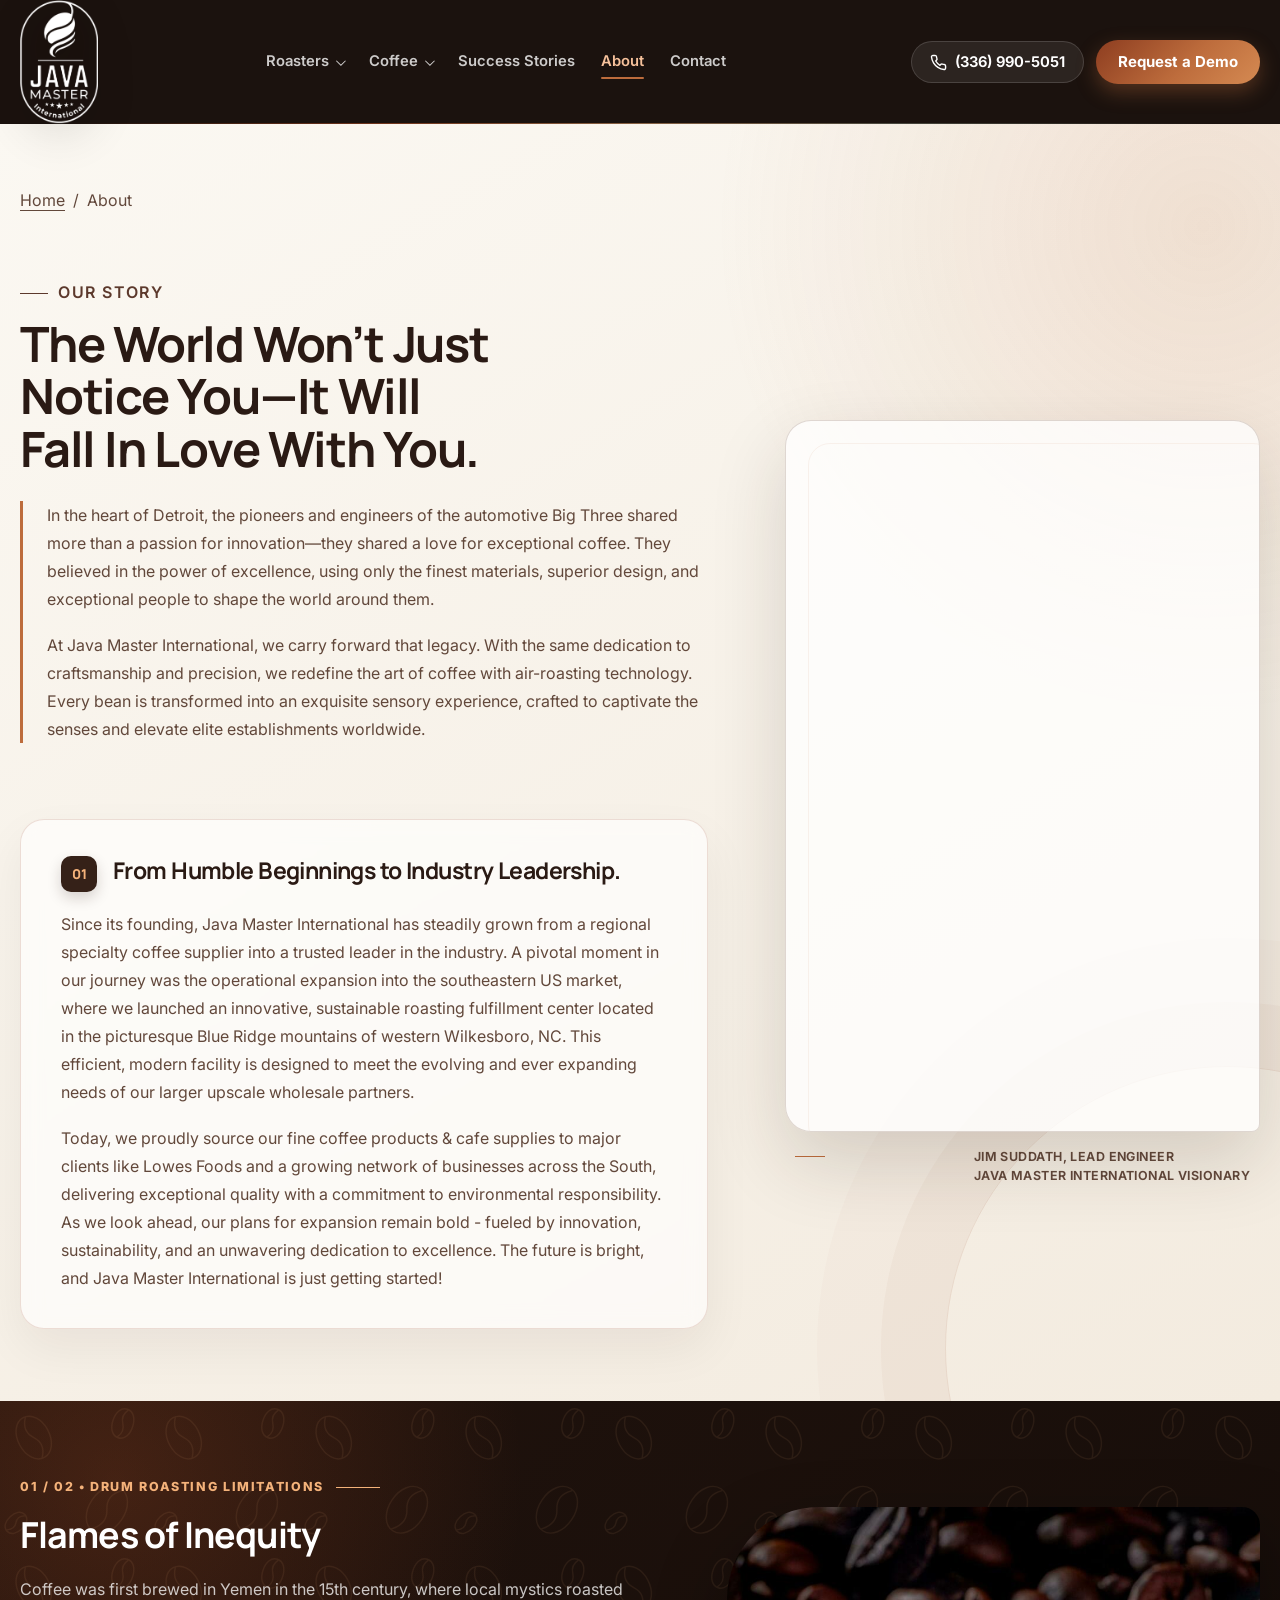
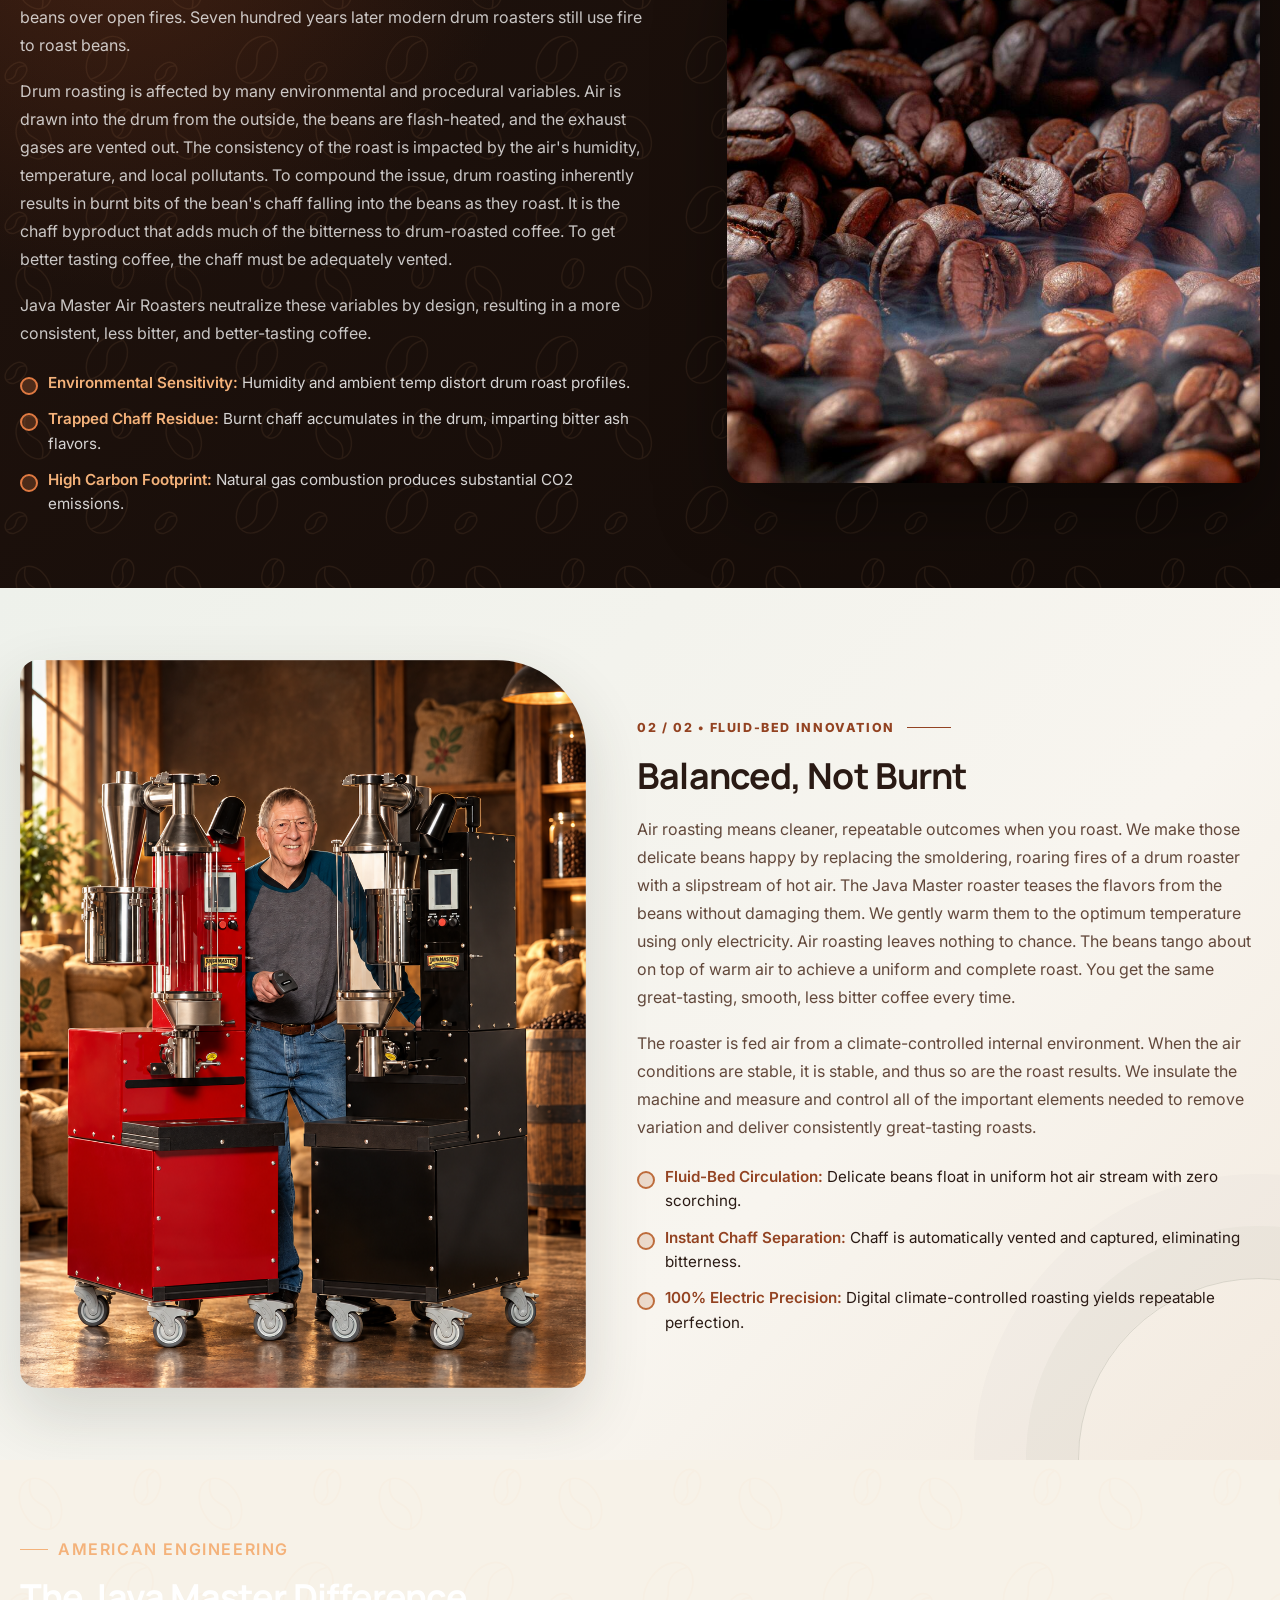
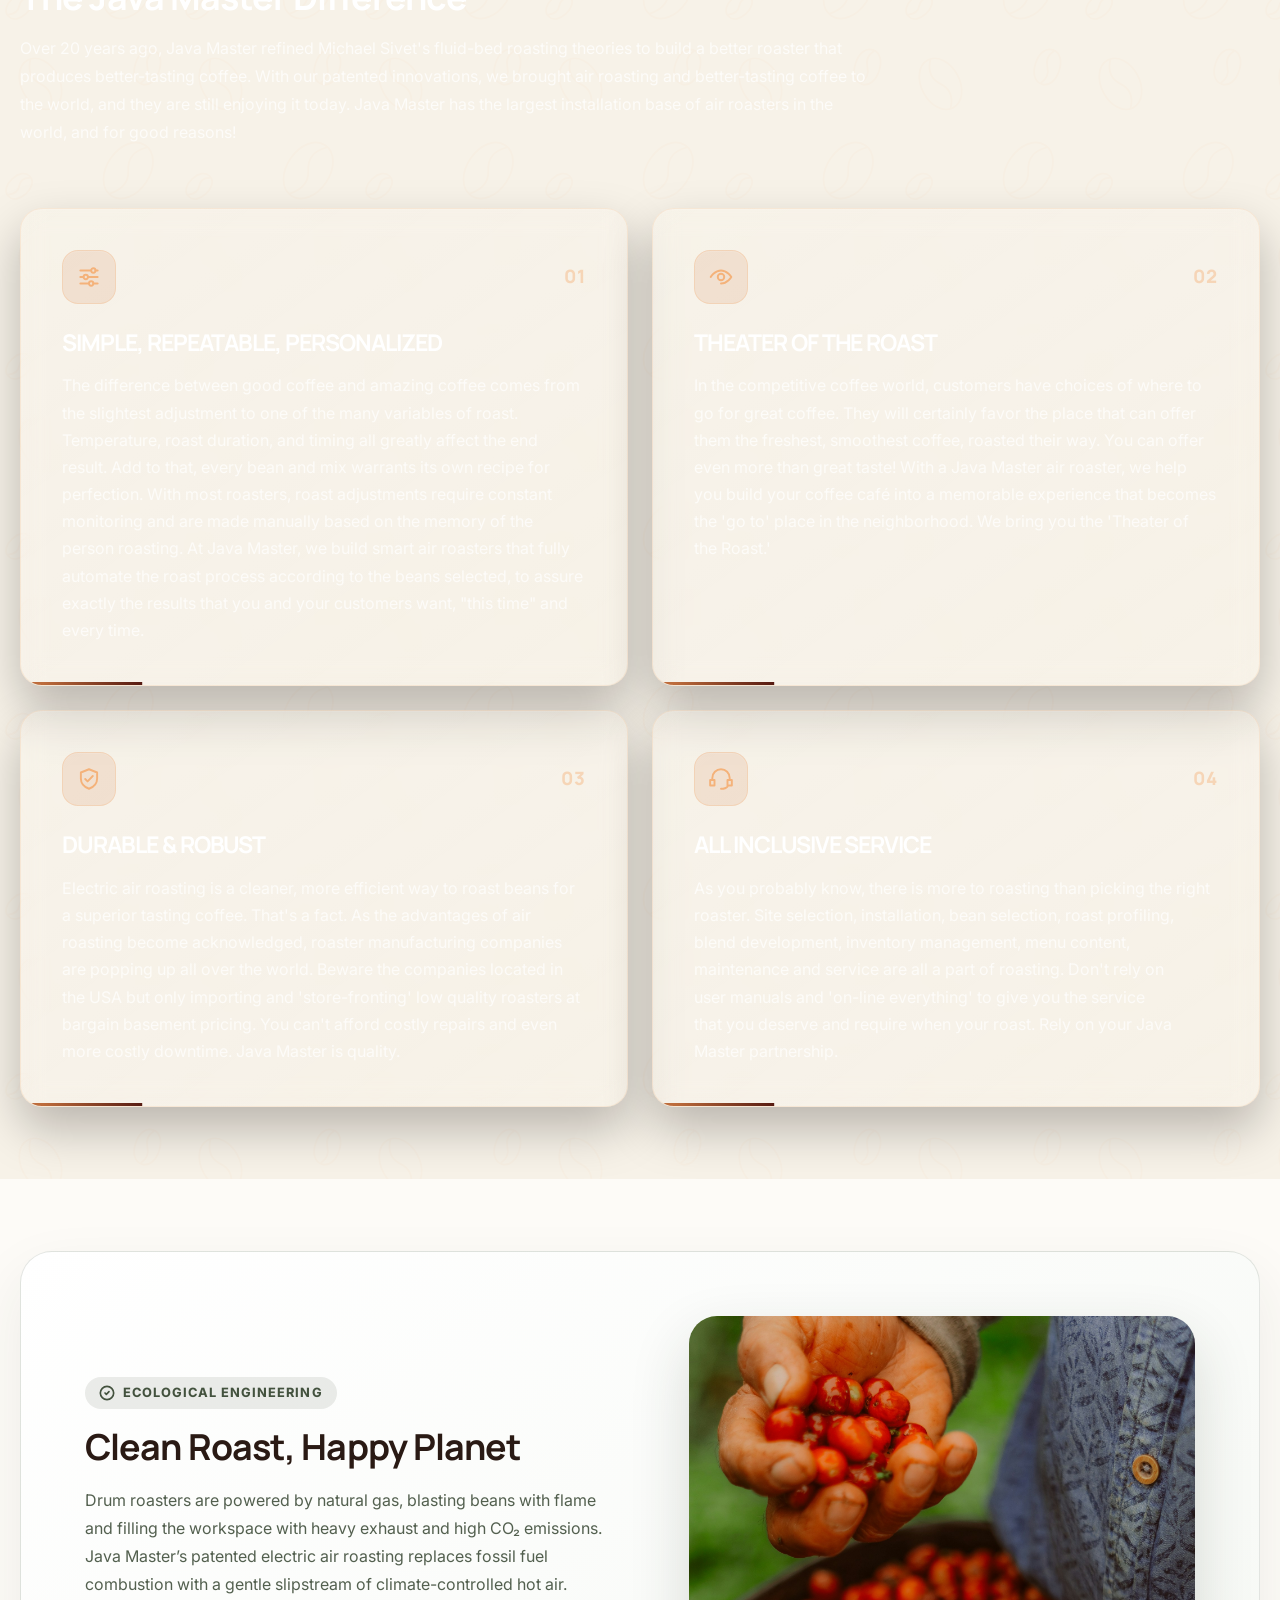
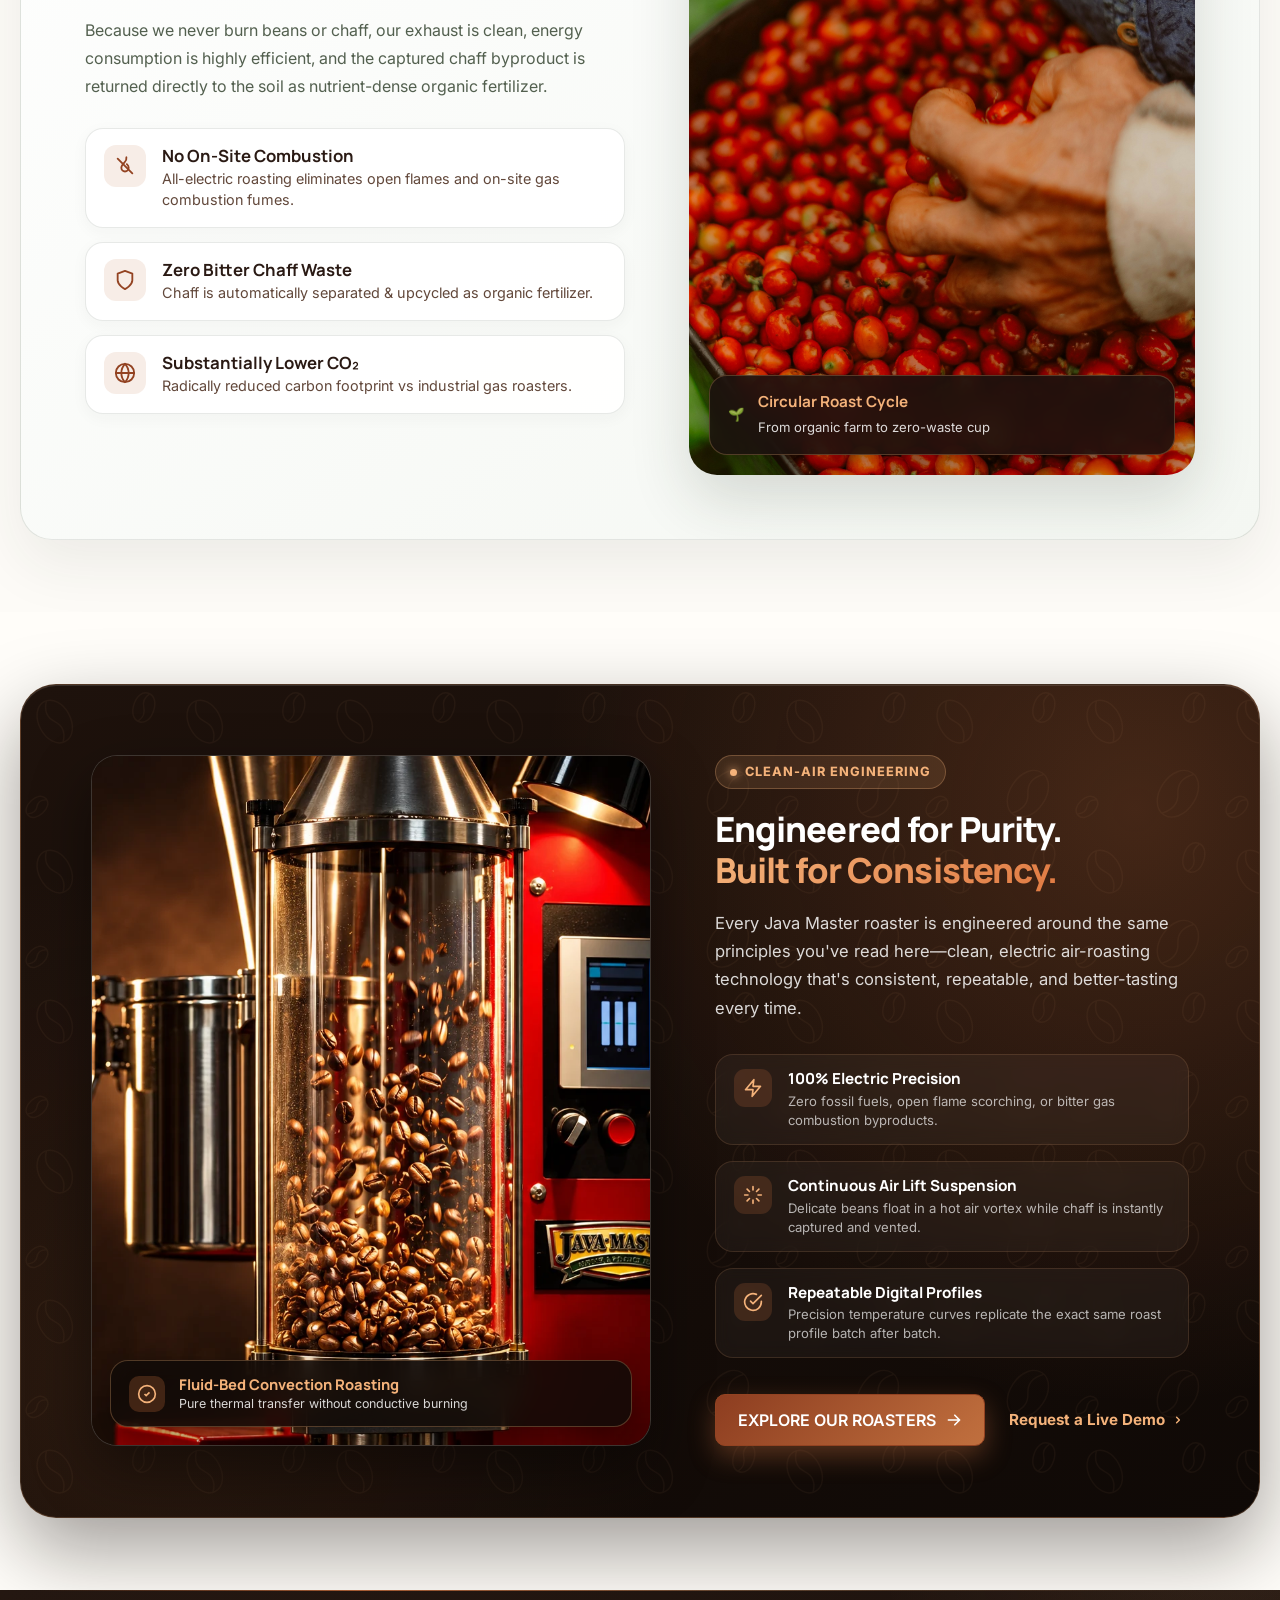
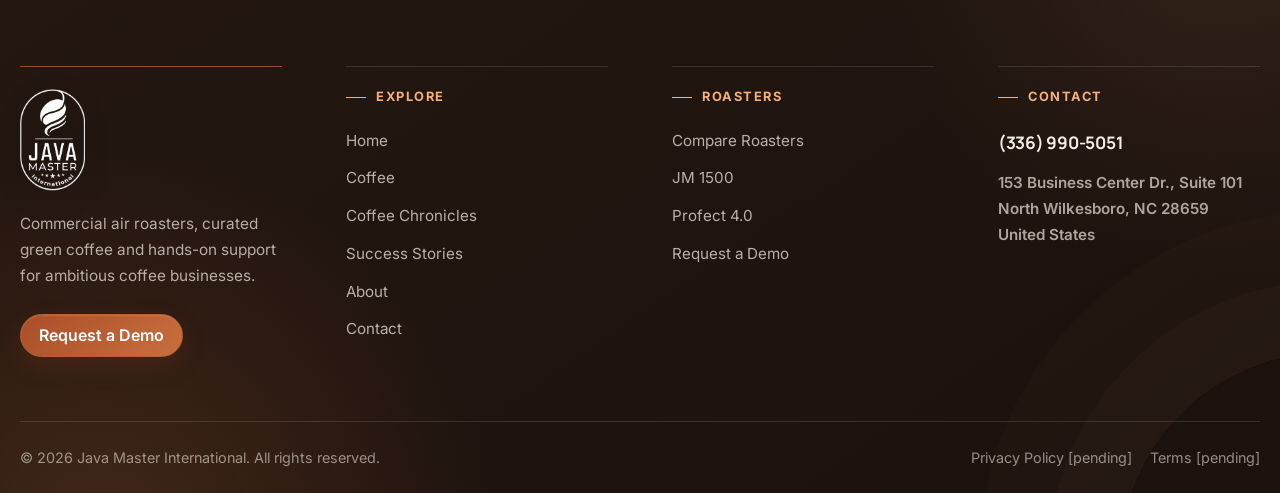
==== commit 35dd589e: "Refresh site content, imagery, and layouts" ====
--- a/about.html
+++ b/about.html
@@ -95,8 +95,7 @@
     <div class="container about-comparison__air-layout">
       <figure class="about-comparison__media about-comparison__media--air">
         <picture>
-          <source media="(max-width: 900px)" srcset="assets/images/about-air-roasting-control-960.jpg">
-          <img src="assets/images/about-air-roasting-control.jpg" alt="Coffee professional using a touchscreen control in a modern café" width="1536" height="1024" loading="lazy" decoding="async">
+          <img src="assets/images/balanced-not-burnt.png" alt="Java Master founder standing between red and black commercial air roasters" width="1024" height="1536" loading="lazy" decoding="async">
         </picture>
       </figure>
       <div class="about-comparison__content about-comparison__content--air">
@@ -175,10 +174,10 @@
             </div>
             <div class="about-sustainability__highlights">
               <div class="sustainability-pill">
-                <div class="sustainability-pill__icon" aria-hidden="true"><svg viewBox="0 0 24 24"><polygon points="13 2 3 14 12 14 11 22 21 10 12 10 13 2"/></svg></div>
+                <div class="sustainability-pill__icon" aria-hidden="true"><svg viewBox="0 0 24 24"><path d="M13.5 2.5s.5 3-2 5.5C9 10.5 8 12 8 14a4 4 0 0 0 8 0c0-1.6-.8-3-2-4"/><path d="m4 4 16 16"/></svg></div>
                 <div class="sustainability-pill__text">
-                  <strong>100% Electric Precision</strong>
-                  <span>Zero fossil fuels, open flames, or gas combustion fumes.</span>
+                  <strong>No On-Site Combustion</strong>
+                  <span>All-electric roasting eliminates open flames and on-site gas combustion fumes.</span>
                 </div>
               </div>
               <div class="sustainability-pill">
@@ -268,8 +267,7 @@
         <div class="about-roasters-cta__showcase">
           <figure class="about-roasters-cta__showcase-card">
             <picture>
-              <source srcset="assets/images/about-roasters-showcase.webp" type="image/webp">
-              <img src="assets/images/about-roasters-showcase.jpg" alt="Commercial Java Master fluid-bed air roaster chamber with swirling coffee beans" width="1200" height="900" loading="lazy" decoding="async">
+              <img src="assets/images/10-red-roasting-detail.webp" alt="Coffee beans swirling inside a Java Master fluid-bed air roaster" width="1536" height="1024" loading="lazy" decoding="async">
             </picture>
             <div class="about-roasters-cta__floating-badge">
               <div class="floating-badge__icon" aria-hidden="true">
--- a/assets/css/style.css
+++ b/assets/css/style.css
@@ -89,16 +89,16 @@
 .skip-link { position: fixed; z-index: 9999; top: 12px; left: 12px; padding: 10px 16px; transform: translateY(-150%); background: var(--paper); color: var(--ink); border-radius: 4px; }
 .skip-link:focus { transform: none; }
 
-.site-header { position: sticky; z-index: 1000; top: 0; padding-block: 10px; overflow: visible; background: #1b120e; color: #fff; transition: box-shadow var(--ease), background var(--ease), backdrop-filter var(--ease); }
+.site-header { position: sticky; z-index: 1000; top: 0; overflow: visible; background: #1b120e; color: #fff; transition: box-shadow var(--ease), background var(--ease), backdrop-filter var(--ease); }
 .site-header::after { position: absolute; right: 0; bottom: 0; left: 0; height: 1px; background: linear-gradient(90deg, transparent 5%, rgba(147,67,34,.72) 30%, rgba(244,178,122,.5) 50%, rgba(135,145,127,.42) 70%, transparent 95%); content: ""; }
 .site-header.is-scrolled { background: rgba(27,18,14,.78); box-shadow: 0 14px 38px rgba(12,7,4,.24); -webkit-backdrop-filter: blur(22px) saturate(135%); backdrop-filter: blur(22px) saturate(135%); }
-.nav { position: relative; min-height: calc(var(--header-height) - 20px); display: flex; align-items: center; justify-content: space-between; gap: 20px; padding: 4px 18px; border: 0; border-radius: 999px; }
+.nav { position: relative; min-height: calc(var(--header-height) - 20px); display: flex; align-items: center; justify-content: space-between; gap: 20px; border: 0; border-radius: 999px; }
 .brand { display: inline-flex; flex: 0 0 auto; align-items: center; margin-right: 0; text-decoration: none; }
 .brand__logo { width: auto; height: 64px; display: block; object-fit: contain; filter: drop-shadow(0 8px 16px rgba(8,4,2,.18)); transition: transform var(--ease), filter var(--ease); }
-.site-header .brand { position: relative; width: 86px; height: calc(var(--header-height) - 20px); z-index: 2; flex: 0 0 auto; }
-.site-header .brand__logo { position: absolute; top: -3px; left: 50%; height: 124px; max-width: none; transform: translateX(-50%); filter: drop-shadow(0 12px 20px rgba(8,4,2,.42)); transition: top var(--ease), height var(--ease), transform var(--ease), filter var(--ease); }
+.site-header .brand {flex: 0 0 auto; }
+.site-header .brand__logo {height: 124px; max-width: none; filter: drop-shadow(0 12px 20px rgba(8,4,2,.42)); transition: top var(--ease), height var(--ease), transform var(--ease), filter var(--ease); }
 .site-header.is-scrolled .brand__logo { top: -2px; height: 100px; }
-.site-header .brand:hover .brand__logo { transform: translateX(-50%) translateY(-1px) scale(1.02); }
+.site-header .brand:hover .brand__logo { transform: translateX(0%) translateY(-1px) scale(1.02); }
 .brand:hover .brand__logo { transform: translateY(-1px) scale(1.02); filter: drop-shadow(0 10px 18px rgba(8,4,2,.25)); }
 .nav__menu { width: 100%; justify-content: center; position: static; transform: none; display: flex; align-items: center; gap: clamp(4px, 1vw, 0); margin: 0 0 0 auto; padding: 0; border: 0; background: transparent; box-shadow: none; list-style: none; }
 .nav__link, .dropdown__toggle { position: relative; display: inline-flex; min-height: 40px; align-items: center; gap: 7px; padding: 8px 13px; border: 0; border-radius: 0; background: transparent; color: rgba(255,255,255,.78); font-size: .925rem; font-weight: 600; line-height: 1.3; text-decoration: none; cursor: pointer; transition: color var(--ease); }
@@ -168,7 +168,7 @@
 .button__icon { flex-shrink: 0; width: 18px; height: 18px; display: inline-block; vertical-align: middle; }
 .button-row { display: flex; flex-wrap: wrap; gap: 12px; }
 
-.hero { min-height: clamp(680px, calc(100svh - var(--header-height)), 880px); display: grid; align-items: stretch; background: var(--espresso); }
+.hero { min-height: clamp(780px, calc(100svh - var(--header-height)), 880px); display: grid; align-items: stretch; background: var(--espresso); }
 .hero__grid { position: relative; min-height: clamp(680px, calc(100svh - var(--header-height)), 880px); display: grid; overflow: hidden; }
 .hero__content { position: relative; z-index: 2; width: min(var(--container), calc(100% - 40px)); margin-inline: auto; padding-block: clamp(72px, 9vh, 112px); display: flex; flex-direction: column; justify-content: center; color: #fff; }
 .hero .eyebrow { color: #fff; }
@@ -179,7 +179,7 @@
 .hero__lede span + span::before { content: " "; }
 .hero__media { position: absolute; z-index: 0; inset: 0; min-height: 600px; overflow: hidden; background: var(--espresso); }
 .hero__media::after { position: absolute; inset: 0; background: linear-gradient(90deg, rgba(24,15,10,.9) 0%, rgba(24,15,10,.67) 46%, rgba(24,15,10,.18) 80%), linear-gradient(0deg, rgba(24,15,10,.62) 0%, rgba(24,15,10,.12) 58%, transparent 78%); content: ""; }
-.hero__media img { width: 100%; height: 100%; object-fit: cover; object-position: 72% 35%; }
+.hero__media img { width: 100%; height: 100%; object-fit: cover; object-position: center right; }
 
 .stats { display: grid; grid-template-columns: repeat(4, 1fr); border-top: 1px solid var(--line); border-bottom: 1px solid var(--line); }
 .stat { padding: 28px clamp(18px, 2.5vw, 32px); border-right: 1px solid var(--line); }
@@ -555,10 +555,8 @@
 .purchase-cta__sub { max-width: 640px; margin: 0; color: rgba(255, 255, 255, .76); font-size: clamp(1rem, 1.2vw, 1.125rem); line-height: 1.65; }
 .purchase-cta__contact { display: flex; flex-direction: column; align-items: flex-start; padding-left: clamp(28px, 4vw, 52px); border-left: 1px solid rgba(244, 178, 122, .28); }
 .purchase-cta__label { margin-bottom: 10px; }
-.purchase-cta__phone-link { position: relative; display: inline-block; padding-bottom: 5px; color: #fff; font-family: var(--font-title); font-size: clamp(1.8rem, 3vw, 2.75rem); font-weight: 750; letter-spacing: -.035em; line-height: 1.15; text-decoration: none; white-space: nowrap; transition: color var(--ease); }
-.purchase-cta__phone-link::after { position: absolute; right: 0; bottom: 0; left: 0; height: 2px; background: #e07a42; transform: scaleX(.28); transform-origin: left; transition: transform var(--ease), background var(--ease); content: ""; }
-.purchase-cta__phone-link:hover, .purchase-cta__phone-link:focus-visible { color: #f4b27a; }
-.purchase-cta__phone-link:hover::after, .purchase-cta__phone-link:focus-visible::after { background: #f4b27a; transform: scaleX(1); }
+.purchase-cta__phone-link { display: inline-flex; align-items: center; padding: 10px 18px; border: 1px solid rgba(244,178,122,.5); border-radius: 999px; background: rgba(255,255,255,.06); color: #fff; font-family: var(--font-title); font-size: clamp(1.6rem, 2.4vw, 2.75rem); font-weight: 750; letter-spacing: -.035em; line-height: 1.15; text-decoration: none; white-space: nowrap; box-shadow: inset 0 1px 0 rgba(255,255,255,.08); transition: color var(--ease), background-color var(--ease), border-color var(--ease), transform var(--ease), box-shadow var(--ease); }
+.purchase-cta__phone-link:hover, .purchase-cta__phone-link:focus-visible { border-color: #f4b27a; background: rgba(244,178,122,.14); color: #fff; transform: translateY(-2px); box-shadow: 0 10px 28px rgba(0,0,0,.22), inset 0 1px 0 rgba(255,255,255,.12); }
 .purchase-cta__note { margin-top: 13px; color: rgba(255, 255, 255, .62); font-size: .92rem; line-height: 1.5; }
 
 /* Section 6: Retail Partner Logo Gallery */
@@ -597,9 +595,31 @@
 .feature-card__body { padding: 24px; display: flex; flex-direction: column; flex: 1; }
 .feature-card__body h3 { font-size: var(--font-size-h3); margin-bottom: 10px; color: var(--espresso); text-wrap: balance; }
 .feature-card__body p { color: var(--ink-soft); font-size: 1rem; line-height: 1.6; margin: 0; text-wrap: pretty; }
-.section--why-choose { display: none; background: radial-gradient(circle at 88% 12%, rgba(189,108,60,.14), transparent 30%), #211713; }
-.section--why-choose .section__head h2 { color: #fff; }
-.section--why-choose .feature-card { border-color: rgba(244,178,122,.18); background: #fffdf9; box-shadow: 0 18px 38px rgba(8,5,3,.24); }
+.section--why-choose { position: relative; overflow: hidden; border-block: 1px solid rgba(96,65,46,.1); background: #fff; color: var(--ink); }
+.section--why-choose::before { position: absolute; width: min(44vw,640px); aspect-ratio: 1; top: -54%; right: -14%; border: 1px solid rgba(189,108,60,.1); border-radius: 50%; box-shadow: 0 0 0 72px rgba(189,108,60,.025), 0 0 0 144px rgba(88,99,84,.02); content: ""; pointer-events: none; }
+.section--why-choose .container { position: relative; z-index: 1; }
+.section--why-choose .section__head { align-items: end; margin-bottom: clamp(32px,4vw,52px); padding-bottom: clamp(24px,3vw,34px); border-bottom: 1px solid rgba(96,65,46,.14); }
+.section--why-choose .section__head h2 { max-width: 680px; color: var(--espresso); }
+.section--why-choose .section__head > p { max-width: 520px; color: var(--ink-soft); font-size: 1.04rem; line-height: 1.7; }
+.section--why-choose .eyebrow { color: var(--copper-dark); }
+.section--why-choose .feature-grid { grid-template-columns: repeat(12,minmax(0,1fr)); grid-auto-flow: dense; gap: 24px; counter-reset: advantage-card; }
+.section--why-choose .feature-card { position: relative; isolation: isolate; min-width: 0; min-height: 335px; display: block; grid-column: span 5; counter-increment: advantage-card; overflow: hidden; border: 1px solid rgba(255,255,255,.32); border-radius: 26px; background: #21140e; box-shadow: 0 18px 48px rgba(37,24,17,.14); }
+.section--why-choose .feature-card:nth-child(4n+1),.section--why-choose .feature-card:nth-child(4n) { grid-column: span 7; }
+.section--why-choose .feature-card::before { position: absolute; z-index: 2; inset: 0; background: linear-gradient(180deg,rgba(17,10,7,.02) 18%,rgba(17,10,7,.18) 42%,rgba(17,10,7,.76) 70%,rgba(17,10,7,.98) 100%); content: ""; pointer-events: none; transition: background 450ms ease; }
+.section--why-choose .feature-card::after { position: absolute; z-index: 4; inset: 10px; border: 1px solid rgba(255,255,255,.18); border-radius: 18px; box-shadow: inset 0 1px 0 rgba(255,255,255,.1); content: ""; pointer-events: none; transition: border-color 350ms ease, box-shadow 350ms ease; }
+.section--why-choose .feature-card:hover { border-color: rgba(189,108,60,.62); box-shadow: 0 30px 70px rgba(54,35,24,.22); }
+.section--why-choose .feature-card:hover::before { background: linear-gradient(180deg,rgba(17,10,7,.01) 16%,rgba(17,10,7,.14) 40%,rgba(17,10,7,.72) 69%,rgba(17,10,7,.97) 100%); }
+.section--why-choose .feature-card:hover::after { border-color: rgba(244,178,122,.48); box-shadow: inset 0 1px 0 rgba(255,255,255,.16),0 0 34px rgba(224,122,66,.12); }
+.section--why-choose .feature-card__media { position: absolute; z-index: 0; inset: 0; width: 100%; height: 100%; background: #2a1b14; }
+.section--why-choose .feature-card__media::after { position: absolute; inset: 0; background: radial-gradient(circle at 82% 12%,rgba(244,178,122,.13),transparent 34%); content: ""; pointer-events: none; }
+.section--why-choose .feature-card__media img { width: 100%; height: 100%; object-fit: cover; filter: saturate(.9) contrast(1.05); transition: transform 700ms cubic-bezier(.2,.75,.2,1),filter 450ms ease; }
+.section--why-choose .feature-card:hover .feature-card__media img { transform: scale(1.055); filter: saturate(1) contrast(1.04); }
+.section--why-choose .feature-card__body { position: absolute; z-index: 3; inset: 0; justify-content: flex-end; padding: clamp(30px,3.2vw,44px); background: transparent; }
+.section--why-choose .feature-card__body::before { position: absolute; top: clamp(26px,3vw,38px); left: clamp(26px,3vw,38px); width: 46px; height: 46px; display: grid; place-items: center; border: 1px solid rgba(255,255,255,.32); border-radius: 14px; background: rgba(24,15,10,.5); color: #f4b27a; box-shadow: 0 10px 26px rgba(0,0,0,.2),inset 0 1px 0 rgba(255,255,255,.12); backdrop-filter: blur(12px); font: 800 .78rem/1 var(--font-title); letter-spacing: .06em; content: "0" counter(advantage-card); }
+.section--why-choose .feature-card__body h3 { max-width: 470px; margin-bottom: 10px; color: #fff; font-size: clamp(1.45rem,2vw,1.9rem); text-shadow: 0 2px 18px rgba(0,0,0,.32); }
+.section--why-choose .feature-card__body p { max-width: 500px; color: rgba(255,255,255,.84); font-size: 1rem; line-height: 1.65; text-shadow: 0 2px 14px rgba(0,0,0,.28); }
+.section--why-choose .feature-card:nth-child(2) .feature-card__media img { object-position: center 42%; }
+.section--why-choose .feature-card:nth-child(3) .feature-card__media img { object-position: center 46%; }
 
 /* Engineered Roasters */
 .section--tech-roasters { position: relative; overflow: hidden; background: radial-gradient(circle at 4% 12%, rgba(201,111,61,.14), transparent 26%), radial-gradient(circle at 96% 88%, rgba(88,99,84,.12), transparent 25%), linear-gradient(145deg, #fbf8f2 0%, #efe6da 100%); color: var(--ink); }
@@ -609,7 +629,7 @@
 .tech-roasters__visual { min-width: 0; margin: 0; order: 2; }
 .tech-blueprint-frame { position: relative; padding: 20px; overflow: hidden; border: 1px solid rgba(147,67,34,.22); border-radius: 28px 8px 28px 8px; background: rgba(255,255,255,.74); box-shadow: 0 24px 58px rgba(64,42,28,.12); }
 .tech-roasters__image-matte { display: grid; min-height: 590px; place-items: center; padding: clamp(18px, 2.2vw, 30px); border-radius: 18px 4px 18px 4px; background: linear-gradient(150deg, #fff 0%, #f7f2e9 100%); }
-.tech-blueprint-frame img { width: auto; height: clamp(530px, 43vw, 670px); max-width: 100%; display: block; object-fit: contain; filter: drop-shadow(0 24px 20px rgba(18,12,9,.12)); mix-blend-mode: multiply; transition: transform 500ms cubic-bezier(.2,.75,.2,1); }
+.tech-blueprint-frame img { width: auto; height: clamp(530px, 43vw, 670px); max-width: 100%; border-radius: 8px; display: block; object-fit: contain; filter: drop-shadow(0 24px 20px rgba(18,12,9,.12)); mix-blend-mode: multiply; transition: transform 500ms cubic-bezier(.2,.75,.2,1); }
 .tech-blueprint-frame:hover img { transform: translateY(-4px) scale(1.008); }
 .tech-frame-corner { position: absolute; z-index: 2; width: 14px; height: 14px; pointer-events: none; }
 .tech-frame-corner--tl { top: 8px; left: 8px; border-top: 1px solid var(--copper); border-left: 1px solid var(--copper); }
@@ -634,9 +654,9 @@
 .specs-panel__footer .button:hover { border-color: #d07b4c; background-image: var(--button-gradient-hover); color: #fff; box-shadow: 0 16px 32px rgba(127,52,24,.34); }
 
 /* Section 9: Cinematic Theater of the Roast (Left-Aligned Content & Left Gradient) */
-.section--theater-cinematic { position: relative; color: #fff; padding-block: clamp(80px, 10vw, 130px); background-image: linear-gradient(90deg, rgba(14, 8, 5, .98) 0%, rgba(14, 8, 5, .94) 48%, rgba(14, 8, 5, .7) 70%, rgba(14, 8, 5, .25) 100%), url('../images/theater-roaster-beans-v2.png'); background-size: cover; background-position: center right; background-repeat: no-repeat; background-attachment: fixed; }
+.section--theater-cinematic { position: relative; color: #fff; padding-block: clamp(80px, 10vw, 130px); background-image: linear-gradient(90deg, rgba(14, 8, 5, .98) 0%, rgba(14, 8, 5, .94) 48%, rgba(14, 8, 5, .7) 70%, rgba(14, 8, 5, .25) 100%), url('../images/theater-of-roast.webp'); background-size: cover; background-position: center right; background-repeat: no-repeat; background-attachment: fixed; }
 @media (max-width: 900px) {
-  .section--theater-cinematic { background-attachment: scroll; background-image: linear-gradient(180deg, rgba(14, 8, 5, .96) 0%, rgba(14, 8, 5, .9) 60%, rgba(14, 8, 5, .68) 100%), url('../images/theater-roaster-beans-v2.png'); }
+  .section--theater-cinematic { background-attachment: scroll; background-image: linear-gradient(180deg, rgba(14, 8, 5, .96) 0%, rgba(14, 8, 5, .9) 60%, rgba(14, 8, 5, .68) 100%), url('../images/theater-of-roast.webp'); }
 }
 .section--theater-cinematic .container { position: relative; z-index: 2; }
 .theater-cinematic__card { max-width: 620px; margin-inline: 0; padding: 0; background: transparent; border: none; box-shadow: none; text-align: left; }
@@ -725,7 +745,7 @@
 .about-comparison { position: relative; overflow: hidden; }
 .about-comparison__layout, .about-comparison__air-layout { display: grid; align-items: center; }
 .about-comparison__layout { grid-template-columns: minmax(0, 6.5fr) minmax(360px, 5.5fr); gap: clamp(44px, 6vw, 86px); }
-.about-comparison__air-layout { grid-template-columns: minmax(440px, 6.8fr) minmax(0, 5.2fr); gap: clamp(44px, 6vw, 82px); }
+.about-comparison__air-layout { grid-template-columns: minmax(450px, 5fr) minmax(0, 5.5fr); gap: clamp(44px, 4vw, 82px); }
 .about-comparison__content { min-width: 0; }
 .about-comparison__content h2 { margin-bottom: 20px; line-height: 1.1; }
 .about-comparison__number { display: inline-flex; align-items: center; gap: 12px; margin-bottom: 18px; color: #f4b27a; font-size: .78rem; font-weight: 800; letter-spacing: .13em; text-transform: uppercase; }
@@ -751,7 +771,7 @@
 .about-comparison--air h2 { color: var(--espresso); }
 .about-comparison--air .about-copy { color: var(--ink-soft); }
 .about-comparison--air .about-comparison__number { color: var(--copper-dark); }
-.about-comparison__media--air { aspect-ratio: 16 / 11; border-radius: 18px 90px 18px 18px; box-shadow: 0 26px 64px rgba(43,52,39,.16); }
+.about-comparison__media--air { aspect-ratio: 7 / 9; border-radius: 18px 90px 18px 18px; box-shadow: 0 26px 64px rgba(43,52,39,.16); }
 .about-comparison__media--air img { object-position: center; }
 
 .about-points { display: grid; gap: 12px; margin: 24px 0 0; padding: 0; list-style: none; }
@@ -952,6 +972,7 @@
 .about-roasters-cta__showcase {
   position: relative;
   z-index: 1;
+  order: -1;
   height: 100%;
   min-height: 480px;
   display: flex;
@@ -1054,16 +1075,24 @@
 
 .roaster-compare { background: linear-gradient(180deg,var(--paper),#f5ede3); }
 .roaster-compare__heading { max-width: 880px; margin: 0 auto clamp(34px,5vw,58px); text-align: center; }
-.roaster-compare__heading h2 { margin: 0; }
+.roaster-compare__heading h2 { margin: 0 0 16px; }
+.roaster-compare__heading p { max-width: 760px; margin: 0 auto; color: var(--ink-soft); font-size: 1.05rem; line-height: 1.7; text-wrap: balance; }
 .roaster-compare__products { align-items: stretch; }
 .roaster-product-card { border-color: rgba(147,67,34,.18); box-shadow: 0 20px 58px rgba(37,24,17,.1); }
 .roaster-product-card .product-card__media { position: relative; aspect-ratio: 16/11; display: flex; align-items: center; justify-content: center; overflow: hidden; background: radial-gradient(circle at 50% 35%,#fff 0%,#f0e7db 72%); }
 .roaster-product-card .product-card__media::after { position: absolute; inset: auto 12% 8%; height: 12%; border-radius: 50%; background: rgba(53,35,26,.11); filter: blur(16px); content: ""; }
-.roaster-product-card .product-card__media img { position: absolute; z-index: 1; top: -5%; left: 50%; width: auto; max-width: none; height: 110%; padding: 14px 0; object-fit: contain; mix-blend-mode: multiply; transition: transform var(--card-transition); }
-.roaster-product-card--jm .product-card__media img { transform: translateX(-25%); clip-path: inset(0 50% 0 0); }
-.roaster-product-card--profect .product-card__media img { top: 50%; left: 50%; width: 88%; height: 92%; padding: 8px 0; transform: translate(-50%, -50%); clip-path: none; }
-.roaster-product-card--jm:hover .product-card__media img,.roaster-product-card--jm:focus-within .product-card__media img { transform: translateX(-25%) scale(1.025); }
-.roaster-product-card--profect:hover .product-card__media img,.roaster-product-card--profect:focus-within .product-card__media img { transform: translate(-50%, -50%) scale(1.03); }
+.roaster-product-card .product-card__media img { position: absolute; z-index: 1; top: 50%; left: 50%; width: 90%; height: 92%; padding: 12px; object-fit: contain; transform: translate(-50%, -50%); transition: opacity .18s ease, transform var(--card-transition); }
+.roaster-product-card:hover .product-card__media img,.roaster-product-card:focus-within .product-card__media img { transform: translate(-50%, -50%) scale(1.025); }
+.roaster-product-card .product-card__media img.is-changing { opacity: .28; }
+.roaster-variant-picker { position: absolute; z-index: 3; right: 16px; bottom: 16px; display: flex; align-items: center; gap: 6px; padding: 7px; border: 1px solid rgba(53,35,26,.15); border-radius: 999px; background: rgba(255,253,249,.92); box-shadow: 0 10px 28px rgba(37,24,17,.16); backdrop-filter: blur(12px); }
+.roaster-variant-picker__label { padding: 0 5px 0 7px; color: var(--ink-soft); font-size: .72rem; font-weight: 750; letter-spacing: .07em; text-transform: uppercase; }
+.roaster-variant-button { min-height: 34px; display: inline-flex; align-items: center; gap: 7px; padding: 6px 11px; border: 1px solid transparent; border-radius: 999px; background: transparent; color: var(--ink); font: 700 .78rem/1 var(--font-body); cursor: pointer; transition: border-color var(--ease), background-color var(--ease), box-shadow var(--ease); }
+.roaster-variant-button:hover { background: rgba(147,67,34,.08); }
+.roaster-variant-button.is-active { border-color: rgba(147,67,34,.28); background: #fff; box-shadow: 0 3px 10px rgba(37,24,17,.1); }
+.roaster-variant-button:focus-visible { outline: 3px solid rgba(201,111,61,.35); outline-offset: 2px; }
+.roaster-variant-button__swatch { width: 13px; height: 13px; flex: 0 0 13px; border: 1px solid rgba(37,24,17,.2); border-radius: 50%; box-shadow: inset 0 1px 1px rgba(255,255,255,.28); }
+.roaster-variant-button__swatch--black { background: #171412; }
+.roaster-variant-button__swatch--red { background: #b92026; }
 .roaster-product-card .tags { margin-bottom: 0; }
 .roaster-product-card__fine-print { margin: 24px 0; padding-top: 18px; border-top: 1px solid var(--line); }
 
@@ -1145,7 +1174,8 @@
 .roaster-request__form .form-status.is-error { font-weight: 600; color: #ffb7af; }
 .roaster-request__form button[type="submit"] { margin-top: 4px; width: 100%; }
 .roaster-request__form .button:disabled { opacity: .65; cursor: wait; }
-.roaster-request__visual { position: relative; min-height: 100%; border-radius: var(--radius-lg); overflow: hidden; background-image: url('../images/roaster-cylinder-close-hd.webp'); background-repeat: no-repeat; background-size: cover; background-position: center 30%; border: 1px solid rgba(244,178,122,.22); box-shadow: 0 24px 60px rgba(0,0,0,.35); }
+.roaster-request__visual { position: relative; min-height: 100%; border-radius: var(--radius-lg); overflow: hidden; background-image: url('../images/ready-jm-1500.webp'); background-repeat: no-repeat; background-size: cover; background-position: center 30%; border: 1px solid rgba(244,178,122,.22); box-shadow: 0 24px 60px rgba(0,0,0,.35); }
+.page--roasters .roaster-request__visual { background-image: url('../images/compare-roasters-form.webp'); background-position: 20% center; }
 .roaster-request__visual::after { position: absolute; inset: 0; background: linear-gradient(180deg, rgba(20,12,8,.12) 0%, rgba(20,12,8,.45) 100%); pointer-events: none; content: ""; }
 
 /* Coffee page */
@@ -1289,14 +1319,19 @@
 .jm1500-compact { position: relative; overflow: hidden; background: #1c120c; color: #fff; padding-block: clamp(60px, 8vw, 100px); }
 .jm1500-compact::before { position: absolute; inset: 0; opacity: .05; background-image: url('../images/coffee-bean-pattern.svg'); background-size: 140px; pointer-events: none; content: ""; }
 .jm1500-compact .container { position: relative; z-index: 1; }
+.jm1500-compact__head > * { min-width: 0; }
 .jm1500-compact__head h2 { color: #fff; }
 .jm1500-compact__head p { color: rgba(255,255,255,.76); }
-.jm1500-features-grid { display: grid; grid-template-columns: repeat(3, 1fr); gap: 24px; }
-.jm1500-feature-card { position: relative; padding: clamp(26px, 3.5vw, 36px); border: 1px solid rgba(244,178,122,.18); border-radius: var(--radius-lg); background: linear-gradient(145deg, rgba(46,30,22,.65) 0%, rgba(26,17,12,.85) 100%); backdrop-filter: blur(12px); box-shadow: 0 16px 40px rgba(0,0,0,.25); transition: transform 0.25s ease, border-color 0.25s ease, box-shadow 0.25s ease; }
+.jm1500-features-grid { display: grid; grid-template-columns: repeat(3, minmax(0, 1fr)); gap: 24px; }
+.jm1500-feature-card { position: relative; min-width: 0; min-height: 290px; display: flex; flex-direction: column; padding: clamp(26px, 3.5vw, 36px); overflow: hidden; border: 1px solid rgba(244,178,122,.18); border-radius: var(--radius-lg); background: linear-gradient(145deg, rgba(46,30,22,.65) 0%, rgba(26,17,12,.85) 100%); backdrop-filter: blur(12px); box-shadow: 0 16px 40px rgba(0,0,0,.25); transition: transform 0.25s ease, border-color 0.25s ease, box-shadow 0.25s ease; }
+.jm1500-feature-card::after { position: absolute; right: -70px; bottom: -90px; width: 180px; height: 180px; border: 1px solid rgba(244,178,122,.1); border-radius: 50%; box-shadow: 0 0 0 28px rgba(244,178,122,.025); content: ""; pointer-events: none; }
 .jm1500-feature-card:hover { transform: translateY(-4px); border-color: rgba(244,178,122,.5); box-shadow: 0 22px 50px rgba(0,0,0,.4); }
-.jm1500-feature-card__num { display: inline-grid; place-items: center; width: 44px; height: 44px; margin-bottom: 20px; border: 1px solid rgba(244,178,122,.35); border-radius: 12px; background: linear-gradient(135deg, #3a251b, #22150e); color: #f4b27a; font-family: var(--font-title); font-size: 1.1rem; font-weight: 700; }
-.jm1500-feature-card h3 { color: #fff; font-size: clamp(1.25rem, 1.6vw, 1.45rem); margin-bottom: 12px; }
-.jm1500-feature-card p { color: rgba(255,255,255,.78); font-size: 1rem; line-height: 1.6; margin: 0; }
+.jm1500-feature-card__top { display: flex; align-items: center; justify-content: space-between; gap: 16px; margin-bottom: 24px; }
+.jm1500-feature-card__num { display: inline-grid; flex: 0 0 44px; place-items: center; width: 44px; height: 44px; border: 1px solid rgba(244,178,122,.35); border-radius: 12px; background: linear-gradient(135deg, #3a251b, #22150e); color: #f4b27a; font-family: var(--font-title); font-size: 1.1rem; font-weight: 700; }
+.jm1500-feature-card__label { max-width: 60%; overflow-wrap: anywhere; color: rgba(244,178,122,.82); font-size: .72rem; font-weight: 800; letter-spacing: .1em; line-height: 1.35; text-align: right; text-transform: uppercase; }
+.jm1500-feature-card h3 { overflow-wrap: anywhere; color: #fff; font-size: clamp(1.25rem, 1.6vw, 1.45rem); margin-bottom: 12px; }
+.jm1500-feature-card p { position: relative; z-index: 1; color: rgba(255,255,255,.78); font-size: 1rem; line-height: 1.65; margin: 0; }
+.jm1500-feature-card--support { border-color: rgba(244,178,122,.34); background: linear-gradient(145deg, rgba(83,43,25,.72) 0%, rgba(31,19,13,.92) 100%); }
 
 /* Section 3: Equipment & Facility Specifications (Bento Grid) */
 .jm1500-specs { background: linear-gradient(180deg, var(--paper), #f5ede3); padding-block: clamp(60px, 8vw, 100px); scroll-margin-top: calc(var(--header-height) + 18px); }
@@ -1379,7 +1414,7 @@
 .profect-bento__dl dt { font-weight: 700; color: var(--espresso); font-size: 0.95rem; white-space: nowrap; }
 .profect-bento__dl dd { margin: 0; color: var(--ink); font-size: 0.95rem; text-align: right; }
 
-.page--profect .roaster-request__visual { background-image: url('../images/roaster-dual-cylinders-hd.webp'); }
+.page--profect .roaster-request__visual { background-image: url('../images/ready-profect-40.webp'); }
 .roaster-request__form .field select { border: 1px solid rgba(255,255,255,.18); background: #2a1b14; color: #fff; min-height: 48px; padding: 10px 14px; border-radius: var(--radius); width: 100%; font-size: 1rem; }
 .roaster-request__form .field select:hover { border-color: rgba(244,178,122,.62); background: #352219; }
 .roaster-request__form .field select:focus { border-color: #f4b27a; background: #352219; outline: 0; box-shadow: 0 0 0 3px rgba(244,178,122,.18); }
@@ -1472,7 +1507,7 @@
 .contact-hero { position: relative; min-height: 560px; display: grid; align-items: end; overflow: hidden; isolation: isolate; background: #17100c; color: #fff; }
 .contact-hero::after { position: absolute; z-index: -1; inset: 0; background: linear-gradient(90deg,rgba(18,10,7,.96) 0%,rgba(18,10,7,.8) 50%,rgba(18,10,7,.24) 100%),linear-gradient(0deg,rgba(18,10,7,.56),transparent 62%); content: ""; }
 .contact-hero__media { position: absolute; z-index: -2; inset: 0; }
-.contact-hero__media img { width: 100%; height: 100%; object-fit: cover; object-position: center 58%; }
+.contact-hero__media img { width: 100%; height: 100%; object-fit: cover; object-position: center 0; }
 .contact-hero__content { padding-block: clamp(72px,9vw,112px); }
 .contact-hero .breadcrumb,.contact-hero .breadcrumb a { color: rgba(255,255,255,.74); }
 .contact-hero .eyebrow { color: #f4b27a; }
--- a/assets/css/responsive.css
+++ b/assets/css/responsive.css
@@ -63,6 +63,8 @@
   .split--curated-beans { grid-template-columns: 1fr; gap: 32px; }
   .curated-beans__media { min-height: 340px; max-height: 460px; }
   .feature-grid, .support-cards-grid, .blog-grid { grid-template-columns: 1fr; }
+  .section--why-choose .feature-grid { grid-template-columns: repeat(2, minmax(0, 1fr)); }
+  .section--why-choose .feature-card,.section--why-choose .feature-card:nth-child(4n+1),.section--why-choose .feature-card:nth-child(4n) { min-height: 320px; grid-column: auto; }
   .support-feature-card { padding: 30px; }
   .support-feature-card__icon { margin-bottom: 22px; }
   .logo-list { grid-template-columns: repeat(3, 1fr); }
@@ -83,6 +85,7 @@
   .about-comparison--air .about-comparison__content { order: 2; }
   .about-sustainability__media, .about-sustainability__media img { min-height: 460px; }
   .about-roasters-cta__panel { min-height: 0; grid-template-columns: 1fr; gap: 36px; padding: clamp(32px, 5vw, 52px); }
+  .about-roasters-cta__showcase { order: 0; }
   .about-roasters-cta__showcase { height: 400px; min-height: 0; }
   .about-contact-panel__layout { grid-template-columns: 1fr; }
   .about-contact-panel__links { padding-top: 26px; padding-left: 0; border-top: 1px solid rgba(147,67,34,.22); border-left: 0; }
@@ -179,6 +182,10 @@
   .hero__media img { object-position: 76% 28%; }
   .hero .button-row .button { width: 100%; }
   .payback-grid { grid-template-columns: 1fr; }
+  .section--why-choose .feature-grid { grid-template-columns: 1fr; }
+  .section--why-choose .feature-card,.section--why-choose .feature-card:nth-child(4n+1),.section--why-choose .feature-card:nth-child(4n) { min-height: clamp(310px,88vw,380px); }
+  .section--why-choose .feature-card__body { padding: 30px 26px; }
+  .section--why-choose .feature-card__body::before { top: 24px; left: 24px; }
   .partner-image-grid { grid-template-columns: 1fr; gap: 20px; }
   .partner-logo-card { min-height: 184px; padding: 28px 20px 24px; }
   .partner-logo-card__logo { height: 126px; }
@@ -274,7 +281,8 @@
   .roaster-demo-banner__panel .button { justify-self: start; }
   .roaster-growth .container { grid-template-columns: 1fr; gap: 36px; }
   .roaster-growth__heading { position: static; max-width: 760px; }
-  .jm1500-features-grid, .profect-features-grid { grid-template-columns: 1fr; gap: 18px; }
+  .jm1500-features-grid { grid-template-columns: repeat(2, minmax(0, 1fr)); gap: 18px; }
+  .profect-features-grid { grid-template-columns: 1fr; gap: 18px; }
   .jm1500-bento, .profect-bento { grid-template-columns: 1fr; }
   .jm1500-bento__card, .jm1500-bento__card--footprint, .jm1500-bento__card--materials, .jm1500-bento__card--capacity, .jm1500-bento__card--connectivity, .jm1500-bento__card--facility, .profect-bento__card { grid-column: 1 / -1; }
   .jm1500-bento__dl--facility { grid-template-columns: 1fr; }
@@ -305,6 +313,8 @@
   .roasters-hero__visual img, .jm1500-hero__visual img, .profect-hero__visual img { height: 370px; }
   .jm1500-hero__actions, .profect-hero__actions { flex-direction: column; align-items: stretch; }
   .jm1500-hero__actions .button, .profect-hero__actions .button { width: 100%; }
+  .jm1500-features-grid { grid-template-columns: 1fr; }
+  .jm1500-feature-card { min-height: 0; padding: 24px 22px; }
   .roaster-compare__specification .section__head h3 { font-size: var(--font-size-h2); }
   .roaster-compare__specification dl div, .jm1500-bento__dl div, .profect-bento__dl div { flex-direction: column; align-items: flex-start; gap: 4px; }
   .roaster-compare__specification dd, .jm1500-bento__dl dd, .profect-bento__dl dd { text-align: left; }
